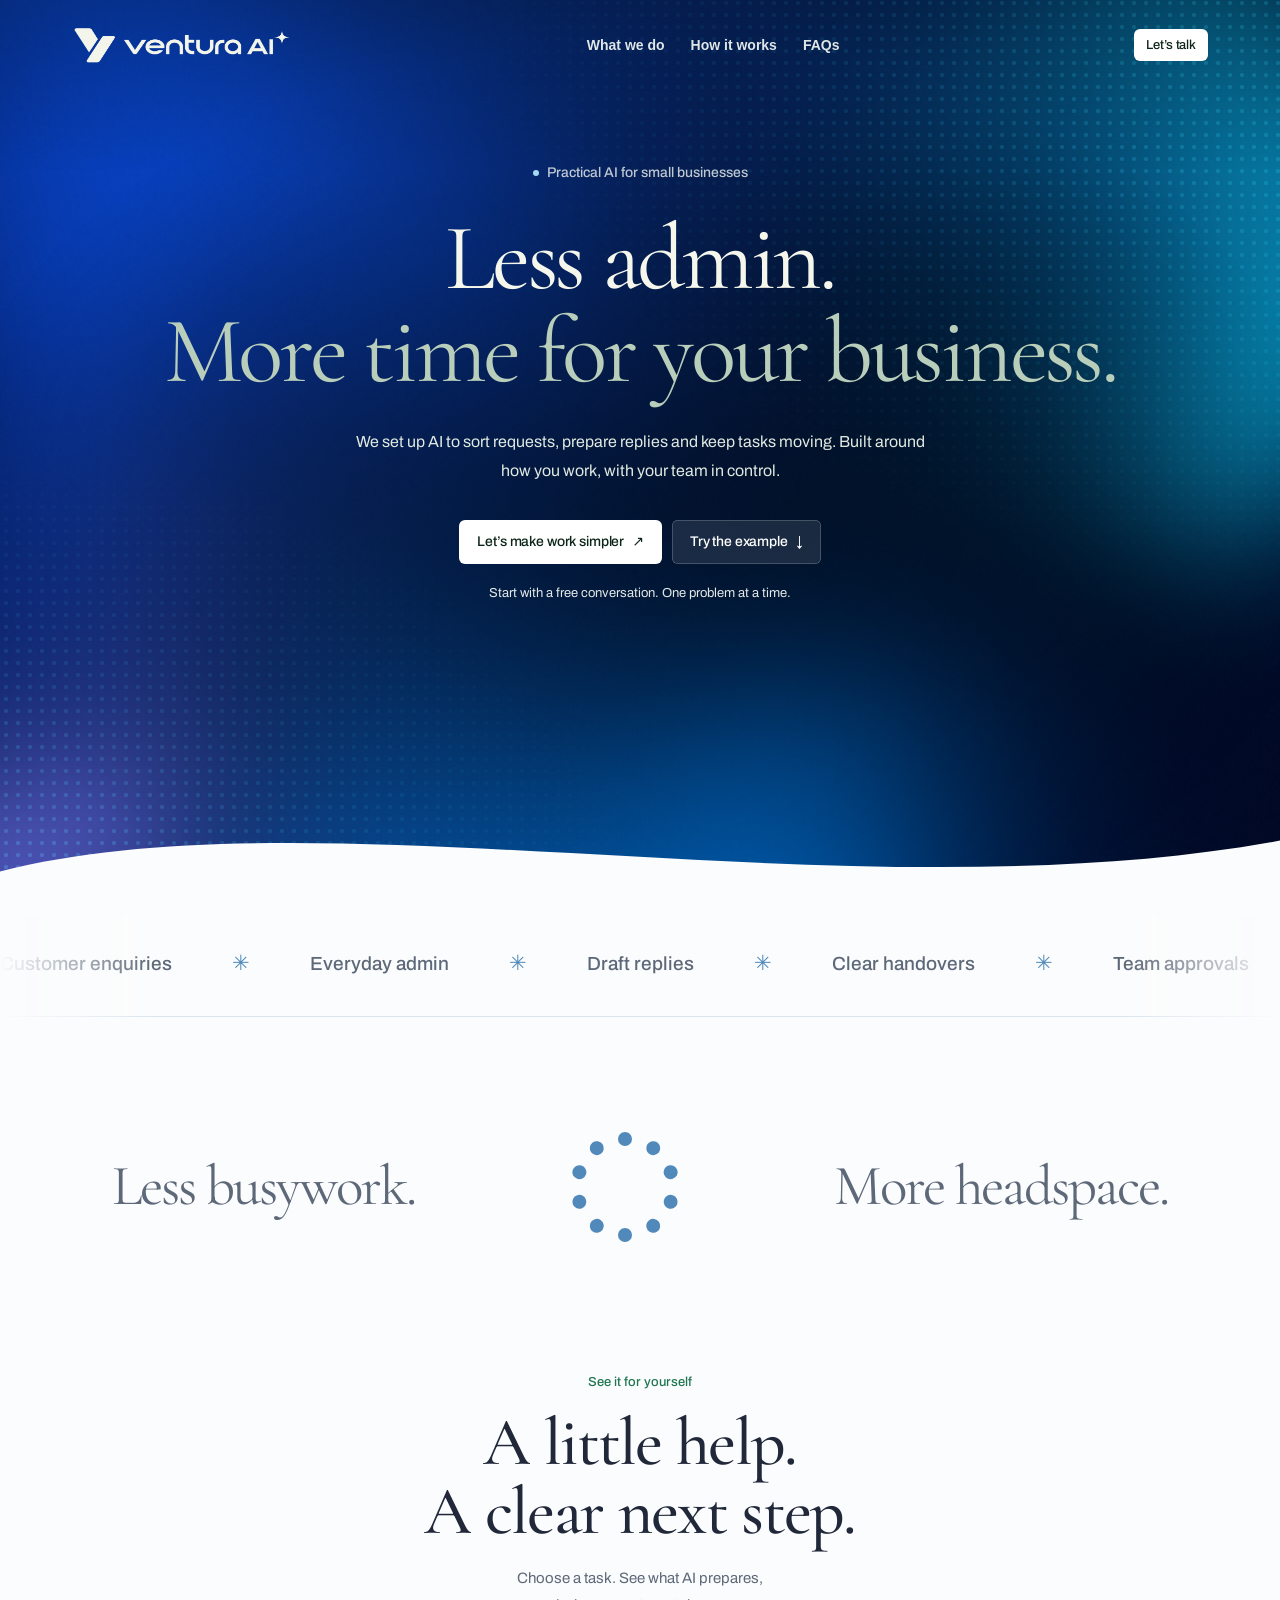
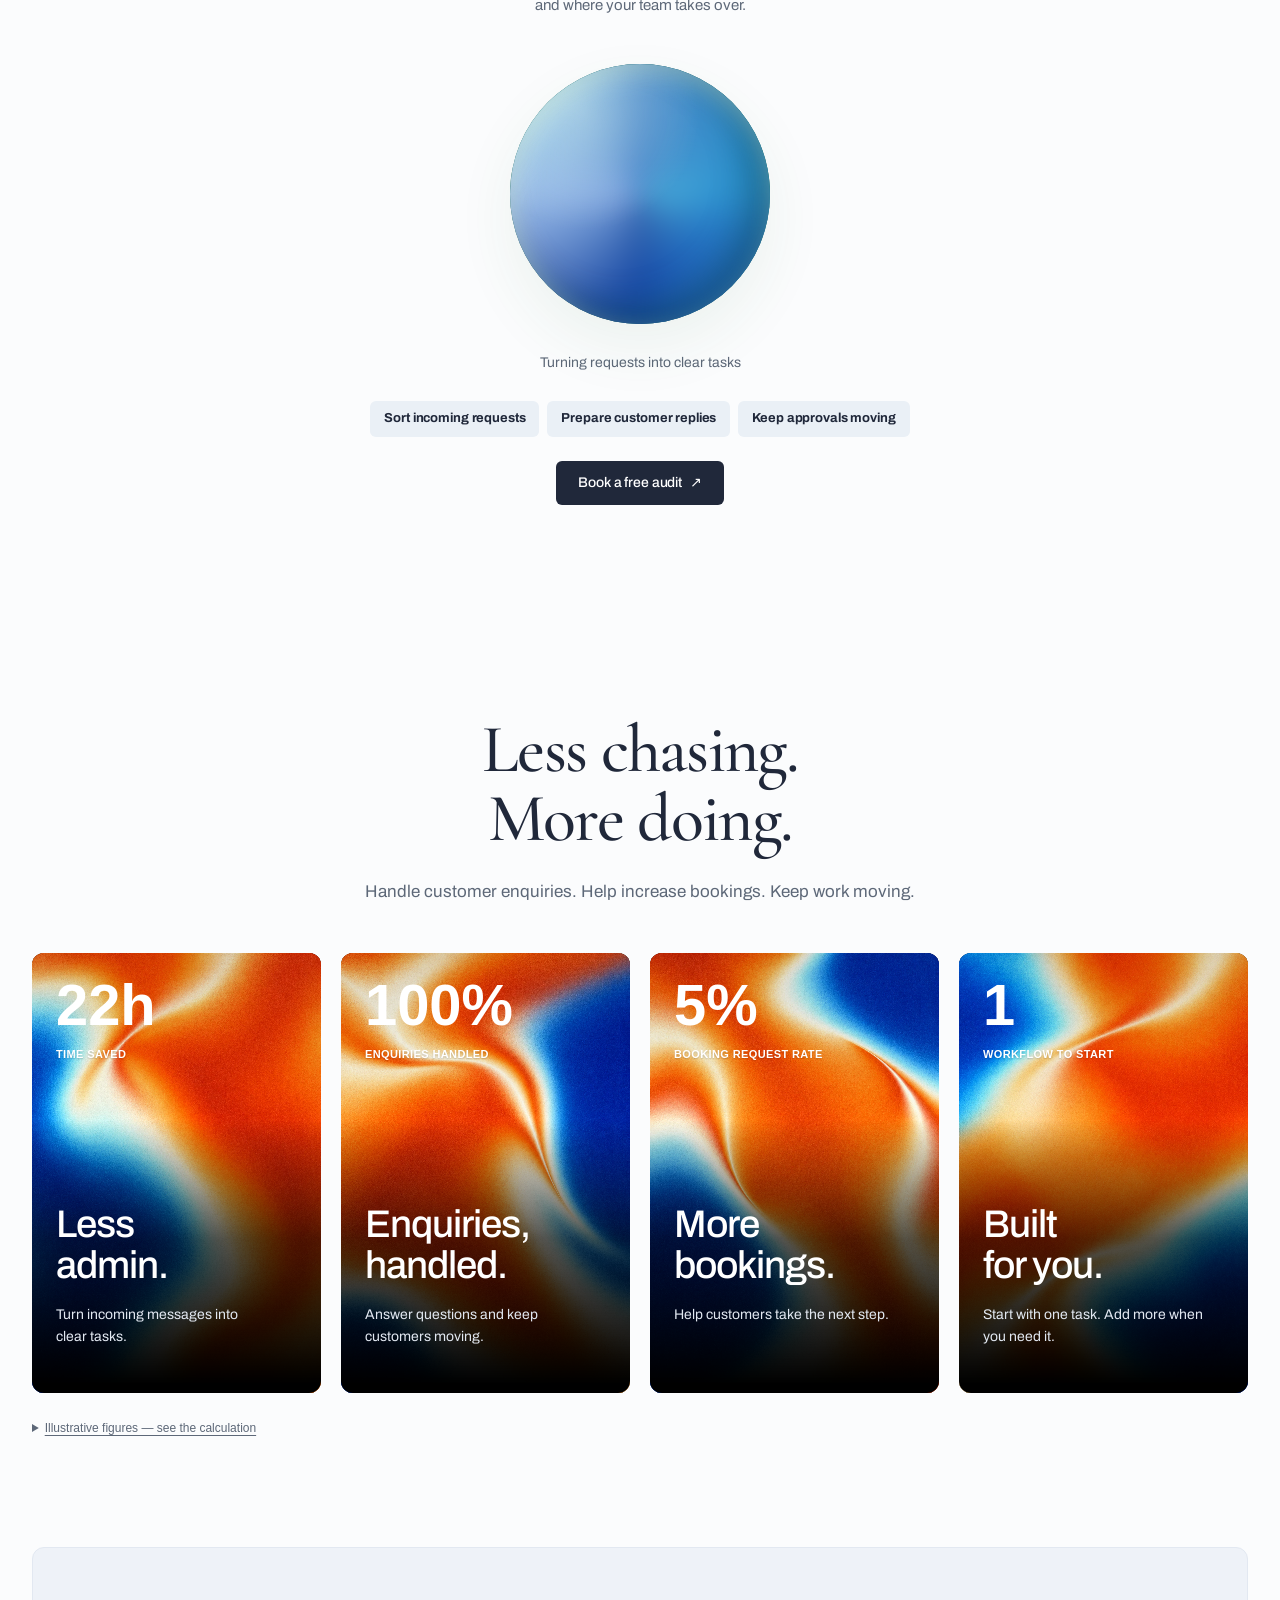
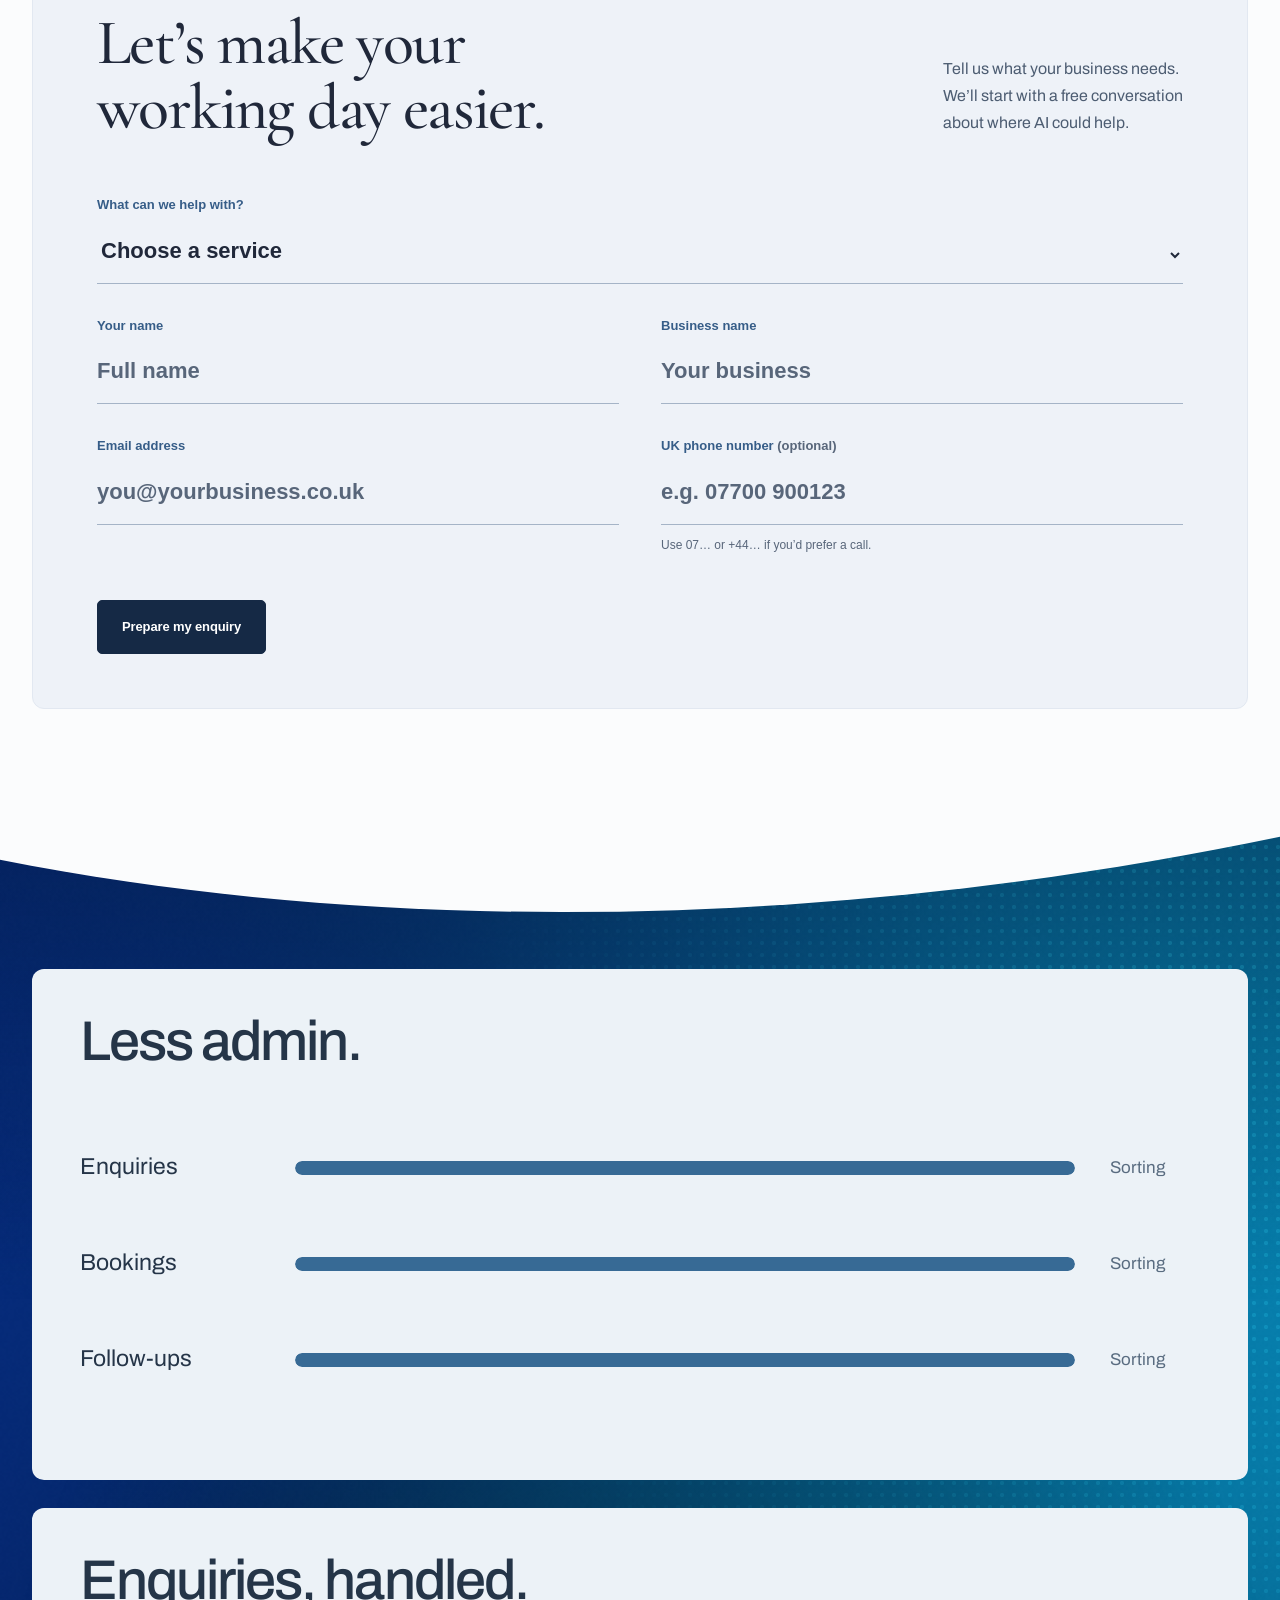
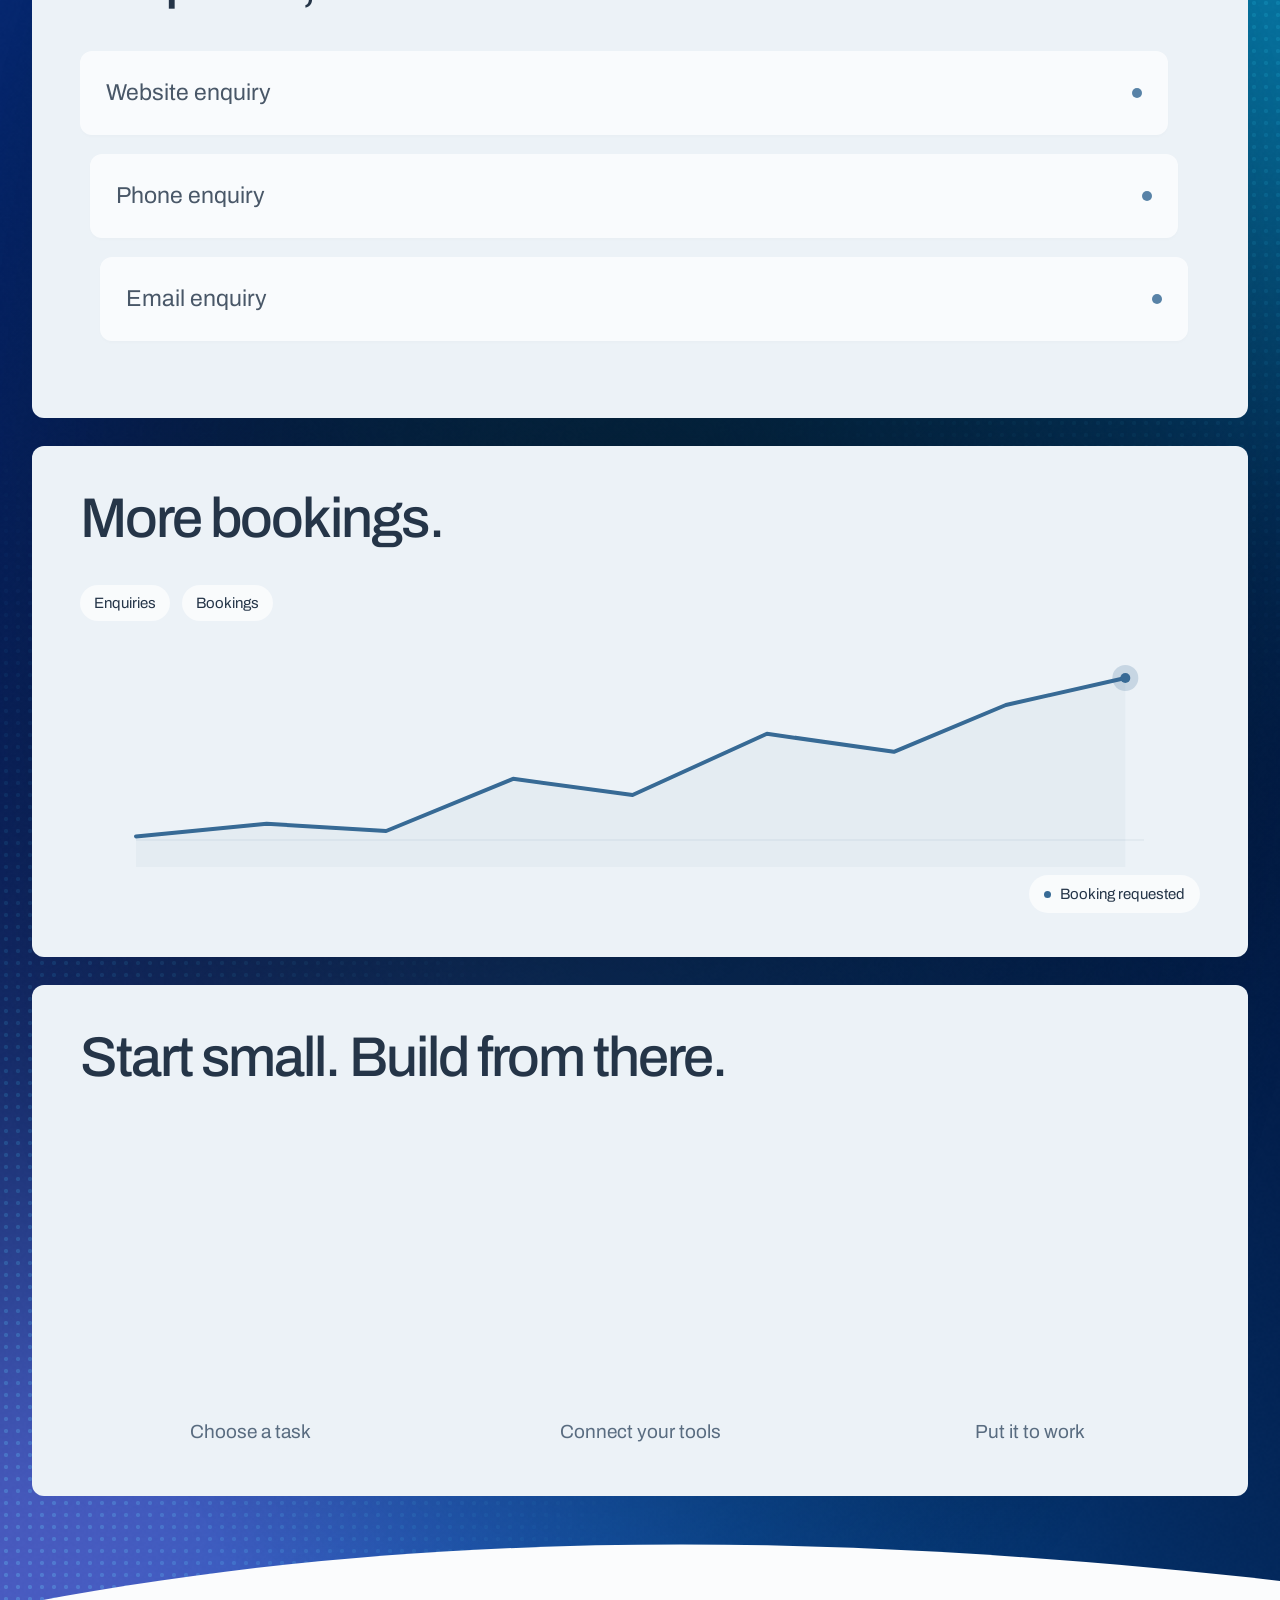
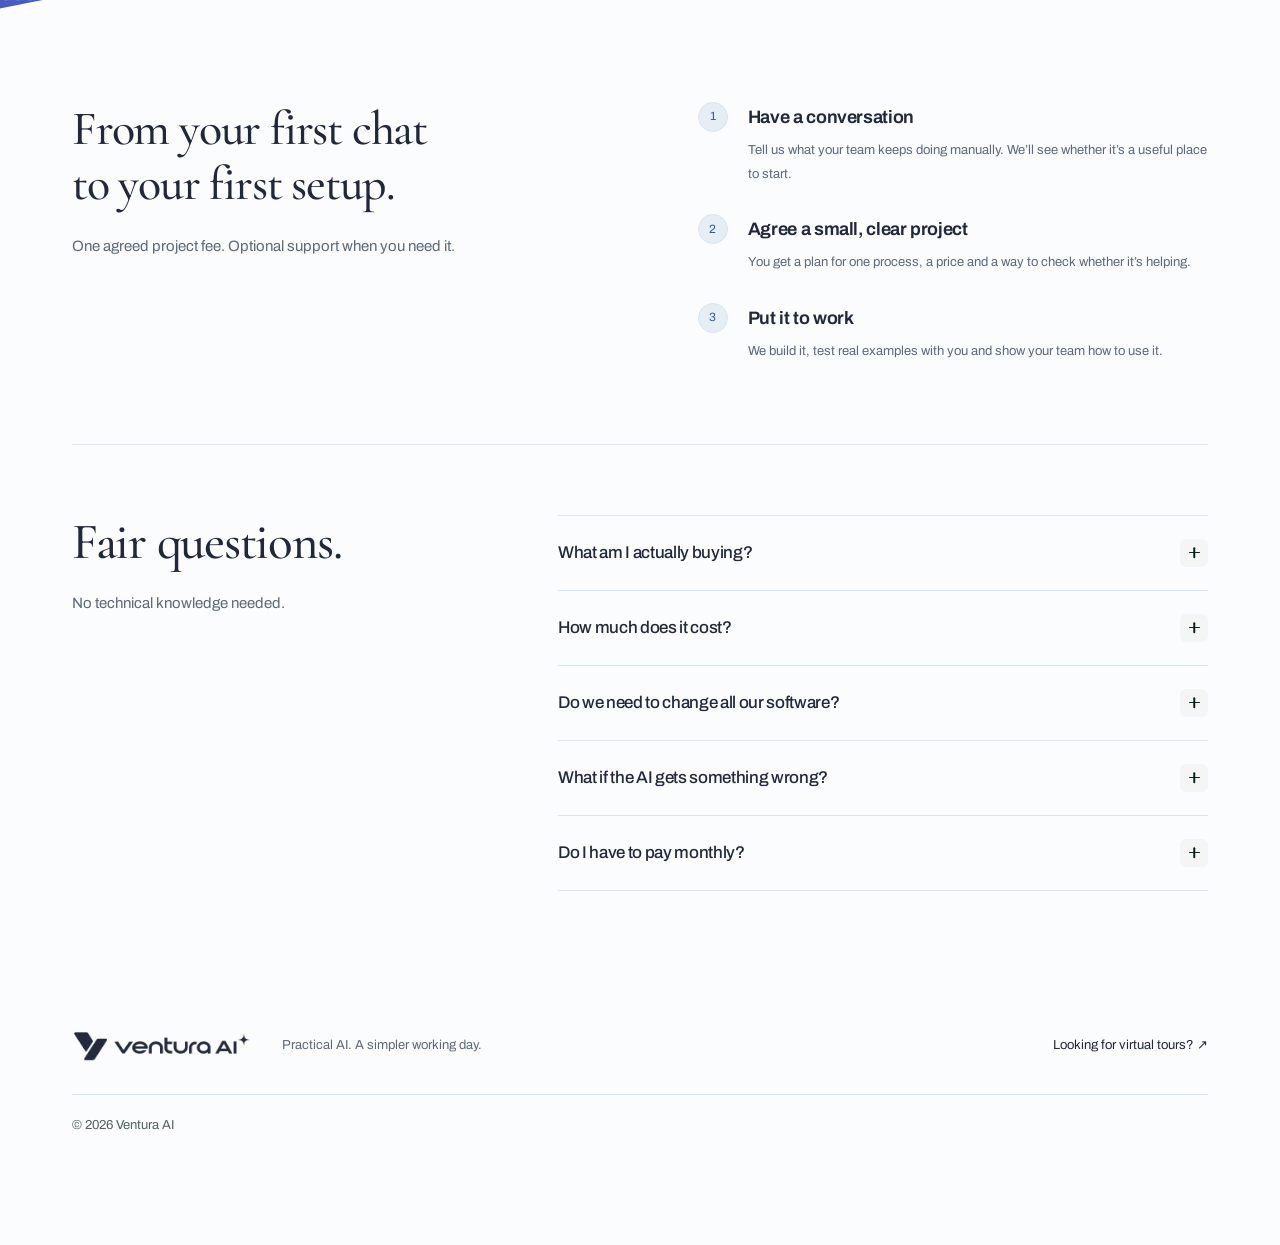
==== preview/index.html @ d9b46ced "Sync figure and hover refinements with live website" ====
<!doctype html>
<html lang="en-GB">
<head><meta name="robots" content="noindex,nofollow">
  <meta charset="utf-8"><meta name="viewport" content="width=device-width, initial-scale=1">
  <title>Ventura AI | Less admin. More time for your business.</title>
  <meta name="description" content="We set up practical AI systems to help small businesses handle repetitive admin. Start with one process, with clear pricing and support agreed before we build.">
  <meta name="theme-color" content="#010724">
  <link rel="icon" href="ventura-ai/assets/ventura-ai-icon.svg?v=2" type="image/svg+xml">
  <link rel="preconnect" href="https://fonts.googleapis.com"><link rel="preconnect" href="https://fonts.gstatic.com" crossorigin>
  <link href="https://fonts.googleapis.com/css2?family=Archivo:wght@400;450;500;600;650;700;750;800&family=Cormorant+Garamond:wght@400;500;600&display=swap" rel="stylesheet">
  <link rel="stylesheet" href="ventura-ai/css/style.css"><link rel="stylesheet" href="ventura-ai/css/refinements.css"><link rel="stylesheet" href="ventura-ai/css/studio.css"><link rel="stylesheet" href="ventura-ai/css/studio-motion.css"><link rel="stylesheet" href="ventura-ai/css/immersive.css"><script src="ventura-ai/js/main.js?v=20260926-disclosure" defer></script>
<link rel="stylesheet" href="ventura-ai/css/refined-controls.css"><link rel="stylesheet" href="ventura-ai/css/controls.css"><link rel="stylesheet" href="ventura-ai/css/hero-gradient.css?v=20260926-readable"><script src="ventura-ai/js/hero-gradient.js?v=sweep-texture-1" defer></script><link rel="stylesheet" href="ventura-ai/css/orb-pointer.css?v=20260926"><script src="ventura-ai/js/orb-pointer.js?v=20260926" defer></script><link rel="stylesheet" href="ventura-ai/css/example-disclosure.css?v=20260926-audit"><link rel="stylesheet" href="ventura-ai/css/benefit-cards.css?v=20260926"><script src="ventura-ai/js/benefit-cards.js?v=20260926" defer></script><link rel="stylesheet" href="ventura-ai/css/card-patterns.css"><link rel="stylesheet" href="approved-cards.css"><link rel="stylesheet" href="polish.css?v=bold-nav-1"><link rel="stylesheet" href="contact.css?v=bold-form-1"><link rel="stylesheet" href="workflow-sweep.css?v=clean-lower-1"><script src="workflow-sweep.js" defer></script><link rel="stylesheet" href="card-figures.css?v=hover-1"><script src="card-figures.js?v=mobile-1" defer></script><link rel="stylesheet" href="responsive.css?v=hover-1"></head>
<body data-design="sweep" data-surface="immersive" data-finish="dots" data-gradient="blue" data-theme="blue">
<a class="skip" href="#main">Skip to content</a>
<header class="header wrap">
  <a class="brand ai-brand" href="#top" aria-label="Ventura AI home"><svg viewBox="165 235 1740 290" aria-hidden="true"><defs><mask id="wordmark-0" maskUnits="userSpaceOnUse" x="0" y="0" width="2056" height="765" style="mask-type:luminance"><image href="ventura-ai/assets/ventura-ai-logo.png" width="2056" height="765"/></mask></defs><rect width="2056" height="765" fill="currentColor" mask="url(#wordmark-0)"/></svg></a>
  <nav aria-label="Main navigation"><a href="#examples">What we do</a><a href="#how-it-works">How it works</a><a href="#questions">FAQs</a></nav>
  <a class="button small" href="#contact">Let’s talk <span aria-hidden="true">↗</span></a>
</header>
<div class="mobile-jumps"><a href="#examples">Examples</a><a href="#how-it-works">How it works</a><a href="#questions">FAQs</a></div>
<main id="main">
  <section class="hero" id="top">
    <div class="hero-wash" aria-hidden="true"><div class="emerald-field"><i></i><i></i><i></i></div><svg class="sweep-edge" viewBox="0 0 1440 140" preserveAspectRatio="none"><path d="M0 75 C360 -45 960 145 1440 30 V140 H0 Z"/></svg></div>
    <div class="wrap hero-copy">
      <p class="eyebrow"><span class="dot"></span> Practical AI for small businesses</p>
      <h1>Less admin.<br><span>More time for your business.</span></h1>
      <p class="intro">We set up AI to sort requests, prepare replies and keep tasks moving. Built around how you work, with your team in control.</p>
      <div class="actions"><a class="button" href="#contact">Let’s make work simpler <span aria-hidden="true">↗</span></a><a class="button secondary" href="#examples">Try the example <span aria-hidden="true">↓</span></a></div>
      <p class="micro">Start with a free conversation. One problem at a time.</p>
    </div>
  </section>
<div class="task-marquee" aria-label="Customer enquiries, everyday admin, draft replies, clear handovers and team approvals"><div class="marquee-track" aria-hidden="true"><div><span>Customer enquiries<b aria-hidden="true">✳</b></span><span>Everyday admin<b aria-hidden="true">✳</b></span><span>Draft replies<b aria-hidden="true">✳</b></span><span>Clear handovers<b aria-hidden="true">✳</b></span><span>Team approvals<b aria-hidden="true">✳</b></span></div><div><span>Customer enquiries<b aria-hidden="true">✳</b></span><span>Everyday admin<b aria-hidden="true">✳</b></span><span>Draft replies<b aria-hidden="true">✳</b></span><span>Clear handovers<b aria-hidden="true">✳</b></span><span>Team approvals<b aria-hidden="true">✳</b></span></div></div></div>
<section class="motion-bridge processing-bridge wrap" id="breathing-room" aria-label="Less busywork. More headspace."><span class="bridge-left" aria-hidden="true">Less busywork.</span><div class="processing-ring" aria-hidden="true"><i style="--dot:0"></i><i style="--dot:1"></i><i style="--dot:2"></i><i style="--dot:3"></i><i style="--dot:4"></i><i style="--dot:5"></i><i style="--dot:6"></i><i style="--dot:7"></i><i style="--dot:8"></i><i style="--dot:9"></i></div><span class="bridge-right" aria-hidden="true">More headspace.</span></section>
<section class="orb-demo" id="examples"><div class="wrap"><div class="demo-intro"><p>See it for yourself</p><h2>A little help.<br>A clear next step.</h2><p>Choose a task. See what AI prepares,<br>and where your team takes over.</p></div><div class="orb-stage"><div class="liquid-orb" aria-hidden="true"><div class="orb-mist"></div><div class="orb-lustre"></div></div><span class="orb-status" id="orb-status">Turning requests into clear tasks</span></div><div class="case-tabs" role="tablist" aria-label="Example tasks" aria-orientation="horizontal">
            <button role="tab" id="tab-admin" aria-selected="false" aria-controls="example-panel" data-case="admin"><span>Sort incoming requests</span></button>
            <button role="tab" id="tab-enquiries" aria-selected="false" aria-controls="example-panel" tabindex="-1" data-case="enquiries"><span>Prepare customer replies</span></button>
            <button role="tab" id="tab-approvals" aria-selected="false" aria-controls="example-panel" tabindex="-1" data-case="approvals"><span>Keep approvals moving</span></button>
          </div><div class="example-audit"><a class="button" href="#contact">Book a free audit <span aria-hidden="true">↗</span></a></div></div>    <div class="demo-wrap wrap" id="example-detail" hidden>
      
      <div class="demo">

        <div class="demo-main" id="example-panel" role="tabpanel" aria-labelledby="tab-admin" tabindex="0">
          <div class="demo-top"><strong id="demo-title">From inbox to a clear next step</strong><span class="example-label">Sample data</span></div>
          <div class="demo-body">
            <div class="request"><span class="avatar" aria-hidden="true"><svg viewBox="0 0 24 24" fill="none" stroke="currentColor" stroke-width="1.3" aria-hidden="true"><path d="M3 5h18v14H3zM3 6l9 7 9-7"/></svg></span><div><span class="message-label" id="request-label">Incoming request</span><p id="request-text">“Could you update our opening hours on the website? We’ll close at 4pm this Friday.”</p></div></div>
            <div class="system-result"><div class="result-title"><span class="ventura-icon" aria-hidden="true"><svg viewBox="0 0 100 100"><path d="M18 20H38L53 43 38 65ZM62 35H82L51 80H30Z" fill="currentColor"/></svg></span><strong id="result-heading">The details, organised for you</strong><span class="status" id="result-status">Ready to check</span></div>
              <dl class="detail-grid"><div><dt id="field-label-0">Task</dt><dd id="field-value-0">Update website opening hours</dd></div><div><dt id="field-label-1">Change</dt><dd id="field-value-1">Close at 4pm this Friday</dd></div><div><dt id="field-label-2">Needs checking</dt><dd id="field-value-2">Which date does “this Friday” mean?</dd></div></dl>
              <div class="check-note" id="check-note">You confirm the date before anything is changed.</div>
            </div>
            <div class="demo-bottom"><p id="demo-outcome" aria-live="polite">No digging through the email. The task and the missing detail are in one place.</p><button class="demo-button" id="demo-next" type="button">See the next step <span aria-hidden="true">→</span></button></div>
          </div>
          <ol class="progress" aria-label="Example stages"><li class="done">Request arrives</li><li class="active" aria-current="step">AI prepares</li><li>Your team checks</li><li>Task is ready</li></ol>
        </div>
      </div>
      <p class="demo-disclaimer">An illustration of a possible setup. This example does not connect to your tools or send anything.</p>
    </div>
</section>


<section class="art-section benefits-section" id="everyday"><div class="heading"><h2 id="benefits-title">Less chasing.<br>More doing.</h2><p>Handle customer enquiries. Help increase bookings. Keep work moving.</p></div><div class="art-grid"><article class="art-card"><iframe class="card-art" src="../studies/?capture=1&v=hover-1&study=01" title="Animated approved abstract art 1" tabindex="-1"></iframe><div class="card-shade" aria-hidden="true"></div><div class="card-copy"><h2>Less<br>admin.</h2><p>Turn incoming messages into clear tasks.</p></div></article><article class="art-card"><iframe class="card-art" src="../studies/?capture=1&v=hover-1&study=02" title="Animated approved abstract art 2" tabindex="-1"></iframe><div class="card-shade" aria-hidden="true"></div><div class="card-copy"><h2>Enquiries,<br>handled.</h2><p>Answer questions and keep customers moving.</p></div></article><article class="art-card"><iframe class="card-art" src="../studies/?capture=1&v=hover-1&study=03" title="Animated approved abstract art 3" tabindex="-1"></iframe><div class="card-shade" aria-hidden="true"></div><div class="card-copy"><h2>More<br>bookings.</h2><p>Help customers take the next step.</p></div></article><article class="art-card"><iframe class="card-art" src="../studies/?capture=1&v=hover-1&study=04" title="Animated fourth abstract art variation" tabindex="-1"></iframe><div class="card-shade" aria-hidden="true"></div><div class="card-copy"><h2>Built<br>for you.</h2><p>Start with one task. Add more when you need it.</p></div></article></div><details class="figure-assumptions"><summary>Illustrative figures — see the calculation</summary><p>This example assumes 20 enquiries a day across 22 working days: 440 enquiries a month. Saving 3 minutes on each would save 1,320 minutes, or 22 hours. The 100% figure assumes all 440 enquiries enter the workflow; it is not a measured accuracy or resolution rate. A 5% booking-request rate would give 22 requests a month; this is a scenario assumption, not a claimed uplift. These are scenario estimates, not measured client results or guaranteed improvements. Actual results depend on your workload and setup. We start with one agreed workflow.</p></details></section>

<section class="callback-section" id="contact" aria-labelledby="callback-title">
  <div class="callback-panel">
    <div class="callback-heading">
      <h2 id="callback-title">Let’s make your<br>working day easier.</h2>
      <p>Tell us what your business needs. <br>We’ll start with a free conversation <br>about where AI could help.</p>
    </div>
    <form id="enquiry-form" class="callback-form">
      <div class="contact-field"><label for="task">What can we help with?</label><select id="task" name="task" required><option value="" disabled selected>Choose a service</option><option>AI receptionist &amp; customer enquiries</option><option>Lead generation &amp; more bookings</option><option>Less admin &amp; automated workflows</option><option>Website creation</option><option>Google Maps optimisation</option><option>I’d like a free AI audit</option></select></div>
      <div class="contact-row"><div class="contact-field"><label for="contact-name">Your name</label><input id="contact-name" name="contactName" autocomplete="name" placeholder="Full name" maxlength="100" required></div><div class="contact-field"><label for="business">Business name</label><input id="business" name="business" autocomplete="organization" placeholder="Your business" maxlength="160" required></div></div>
      <div class="contact-row"><div class="contact-field"><label for="contact-email">Email address</label><input id="contact-email" type="email" name="email" autocomplete="email" placeholder="you@yourbusiness.co.uk" maxlength="200" required></div><div class="contact-field"><label for="contact-phone">UK phone number <span>(optional)</span></label><input id="contact-phone" type="tel" name="phone" autocomplete="tel" placeholder="e.g. 07700 900123" maxlength="24" aria-describedby="phone-hint"><span id="phone-hint" class="field-hint">Use 07… or +44… if you’d prefer a call.</span></div></div>
      <div class="contact-actions"><button class="button" type="submit">Prepare my enquiry</button></div>
      <div id="email-fallback" hidden><p>Your draft is ready. Send it to <a href="mailto:hello@venturasolutions.co.uk">hello@venturasolutions.co.uk</a>.</p><button type="button" class="copy-button" id="copy-enquiry">Copy enquiry</button><p id="copy-status" role="status"></p></div>
    </form>
  </div>
</section>

<section class="workflow-sweep" id="workflows" aria-label="How Ventura helps your business">
<div class="hero-wash workflow-background" aria-hidden="true"></div>
<svg class="workflow-edge workflow-edge-top" viewBox="0 0 1440 100" preserveAspectRatio="none" aria-hidden="true"><path d="M0 0H1440V18C970 94 460 108 0 38Z"/></svg>
<div class="examples-section wrap"><div class="example-rows"><article class="example-row" id="example-1"><div class="example-copy"><h3>Less admin.</h3></div><div class="diagram" aria-hidden="true"><div class="flow-art flow-admin"><div class="sorting-panel"><div class="sorting-row" style="--delay:0.0s"><span class="sorting-label">Enquiries</span><div class="sorting-track"><span class="sorting-fill"></span></div><div class="sorting-status"><span class="sorting-wait">Sorting</span><span class="sorting-ready">Ready</span></div></div><div class="sorting-row" style="--delay:0.45s"><span class="sorting-label">Bookings</span><div class="sorting-track"><span class="sorting-fill"></span></div><div class="sorting-status"><span class="sorting-wait">Sorting</span><span class="sorting-ready">Ready</span></div></div><div class="sorting-row" style="--delay:0.9s"><span class="sorting-label">Follow-ups</span><div class="sorting-track"><span class="sorting-fill"></span></div><div class="sorting-status"><span class="sorting-wait">Sorting</span><span class="sorting-ready">Ready</span></div></div></div></div></div></article><article class="example-row" id="example-2"><div class="example-copy"><h3>Enquiries, handled.</h3></div><div class="diagram" aria-hidden="true"><div class="flow-art flow-enquiry"><div class="enquiry-stack"><div class="enquiry-row" style="--offset:0px;--phase:0s"><span class="enquiry-outline"></span><span class="enquiry-channel">Website enquiry</span><span class="enquiry-step">Reply prepared</span><span class="enquiry-dot"></span></div><div class="enquiry-row" style="--offset:10px;--phase:-4.4s"><span class="enquiry-outline"></span><span class="enquiry-channel">Phone enquiry</span><span class="enquiry-step">Details captured</span><span class="enquiry-dot"></span></div><div class="enquiry-row" style="--offset:20px;--phase:-2.2s"><span class="enquiry-outline"></span><span class="enquiry-channel">Email enquiry</span><span class="enquiry-step">Follow-up ready</span><span class="enquiry-dot"></span></div></div></div></div></article><article class="example-row" id="example-3"><div class="example-copy"><h3>More bookings.</h3></div><div class="diagram" aria-hidden="true"><div class="flow-art flow-booking"><div class="flow-tags"><span class="flow-tag">Enquiries</span><span class="flow-tag">Bookings</span></div><svg class="booking-graph" viewBox="0 0 300 150" aria-hidden="true"><path class="graph-guide" d="M15 125H285"/><path class="graph-fill" d="M15 123L50 116L82 120L116 91L148 100L184 66L218 76L248 50L280 35V140H15Z"/><path class="graph-line" pathLength="1" d="M15 123L50 116L82 120L116 91L148 100L184 66L218 76L248 50L280 35"/><circle class="graph-halo" cx="280" cy="35" r="13"/><circle class="graph-dot" cx="280" cy="35" r="5"/></svg><span class="flow-status"><b></b>Booking requested</span></div></div></article><article class="example-row" id="example-4"><div class="example-copy"><h3>Start small. Build from there.</h3></div><div class="diagram" aria-hidden="true"><div class="flow-art flow-growth"><div class="setup-chart"><div class="setup-stage" style="--height:40px;--delay:0.0s"><div class="setup-column"><span class="setup-number">01</span><span class="setup-fill"></span></div><span class="setup-label">Choose a task</span></div><div class="setup-stage" style="--height:78px;--delay:0.65s"><div class="setup-column"><span class="setup-number">02</span><span class="setup-fill"></span></div><span class="setup-label">Connect your tools</span></div><div class="setup-stage" style="--height:122px;--delay:1.3s"><div class="setup-column"><span class="setup-number">03</span><span class="setup-fill"></span></div><span class="setup-label">Put it to work</span></div></div></div></div></article></div></div>
<svg class="workflow-edge workflow-edge-bottom" viewBox="0 0 1440 100" preserveAspectRatio="none" aria-hidden="true"><path d="M0 70C500 -8 995 8 1440 46V100H0Z"/></svg>
</section>
  <section class="process wrap section" id="how-it-works"><div class="section-heading"><span id="offer" aria-hidden="true"></span><h2>From your first chat<br>to your first setup.</h2><p>One agreed project fee. Optional support when you need it.</p></div><ol class="process-list"><li><span class="step-number">1</span><div><h3>Have a conversation</h3><p>Tell us what your team keeps doing manually. We’ll see whether it’s a useful place to start.</p></div></li><li><span class="step-number">2</span><div><h3>Agree a small, clear project</h3><p>You get a plan for one process, a price and a way to check whether it’s helping.</p></div></li><li><span class="step-number">3</span><div><h3>Put it to work</h3><p>We build it, test real examples with you and show your team how to use it.</p></div></li></ol></section>
  <section class="faq-section wrap section" id="questions"><div class="section-heading"><h2>Fair questions.</h2><p>No technical knowledge needed.</p></div><div class="faqs">
    <details><summary>What am I actually buying?<span aria-hidden="true">+</span></summary><p>A service to improve one agreed business process. That includes understanding the task, setting up the right tools, testing and showing your team how to use them. Any software subscriptions are explained separately.</p></details>
    <details><summary>How much does it cost?<span aria-hidden="true">+</span></summary><p>The first conversation is free. We then agree a price based on the process, the tools involved and the support you need. You see the scope and costs before committing to any paid work.</p></details>
    <details><summary>Do we need to change all our software?<span aria-hidden="true">+</span></summary><p>We start by looking at what you already use. Where suitable connections are available, we work with those tools. If you need something new, we explain why and what it costs first.</p></details>
    <details><summary>What if the AI gets something wrong?<span aria-hidden="true">+</span></summary><p>We agree where a person needs to check the result and what happens when information is missing. We test normal and awkward examples before handover. AI can make mistakes, so the checks are part of the setup.</p></details>
    <details><summary>Do I have to pay monthly?<span aria-hidden="true">+</span></summary><p>No. You can start with a standalone setup and handover. Ongoing support is optional and has its own agreed scope. Any third-party software may have separate recurring charges.</p></details>
  </div></section>

</main><a class="floating-demo" href="#examples"><span>Try the<br><strong>working example</strong></span><div class="liquid-orb" aria-hidden="true"><div class="orb-mist"></div><div class="orb-lustre"></div></div></a>
<footer class="footer wrap"><a class="brand ai-brand" href="#top" aria-label="Ventura AI home"><svg viewBox="165 235 1740 290" aria-hidden="true"><defs><mask id="wordmark-1" maskUnits="userSpaceOnUse" x="0" y="0" width="2056" height="765" style="mask-type:luminance"><image href="ventura-ai/assets/ventura-ai-logo.png" width="2056" height="765"/></mask></defs><rect width="2056" height="765" fill="currentColor" mask="url(#wordmark-1)"/></svg></a><p>Practical AI. A simpler working day.</p><a href="https://tours.venturasolutions.co.uk/">Looking for virtual tours? <span aria-hidden="true">↗</span></a><span class="copyright">© 2026 Ventura AI</span></footer>

<aside hidden class="design-picker" aria-label="Design comparison">
  <div class="design-picker-top"><span id="design-description" aria-live="polite">Sweep: a curved green return around the offer</span><a href="#offer">See lower section <span aria-hidden="true">↓</span></a></div>
  <div class="design-picker-controls"><div class="design-options" role="group" aria-label="Choose a design"><button type="button" data-option="sweep" aria-pressed="true">Sweep</button><button type="button" data-option="cove" aria-pressed="false">Cove</button><button type="button" data-option="ribbon" aria-pressed="false">Ribbon</button></div><button type="button" id="replay-intro">Replay intro <span aria-hidden="true">↻</span></button></div>
</aside>
<script src="ventura-ai/js/refinements.js?v=20260926-disclosure"></script><script src="ventura-ai/js/immersive.js?v=20260926-cards"></script>
<script src="cards-pointer.js"></script></body></html>
---- preview/ventura-ai/css/style.css ----
:root{--ink:#16191d;--muted:#5e6570;--line:#e2e6ed;--paper:#fff;--mist:#f5f7fb;--blue:#dcecfb;--lilac:#e8e4ff;--accent:#4b46a4;--green:#2e6b51;--body:'Archivo',Arial,sans-serif;--brand:'Cormorant Garamond',Georgia,serif}*{box-sizing:border-box}html{scroll-behavior:smooth;scroll-padding-top:30px}body{margin:0;color:var(--ink);font:16px/1.6 var(--body);background:var(--paper);-webkit-font-smoothing:antialiased}a{color:inherit;text-decoration:none}button,input,textarea{font:inherit}button,a,input,textarea,summary{-webkit-tap-highlight-color:transparent}button,a,summary{touch-action:manipulation}button{cursor:pointer}button:disabled{cursor:default}a:focus-visible,button:focus-visible,summary:focus-visible,input:focus-visible,textarea:focus-visible,[tabindex]:focus-visible{outline:3px solid #7667df;outline-offset:5px}h1,h2,h3,p{margin:0}h1,h2,h3{line-height:1.07;font-weight:650;letter-spacing:-.045em}.wrap{width:min(1136px,calc(100% - 64px));margin-inline:auto}.skip{position:fixed;top:-100px;left:16px;padding:10px;background:white;z-index:100}.skip:focus{top:12px}.header{position:relative;z-index:2;display:flex;align-items:center;justify-content:space-between;height:100px;gap:24px}.brand{display:flex;align-items:center;gap:10px;flex-shrink:0}.brand>span{font:600 29px/.84 var(--brand);letter-spacing:-.045em}.brand small{display:block;font:500 9px/1 var(--body);text-transform:uppercase;letter-spacing:.22em;margin-top:8px;margin-left:2px}.header nav{display:flex;gap:30px;font-size:13px;color:var(--muted)}.header nav a{padding-block:10px}.header nav a:hover,.text-link:hover{color:var(--accent)}.button{display:inline-flex;align-items:center;justify-content:center;gap:20px;border:1px solid var(--ink);background:var(--ink);color:white;border-radius:100px;padding:15px 24px;font-size:14px;font-weight:600;min-height:50px;transition:transform .2s,background .2s}.button:hover{background:#303640;transform:translateY(-2px)}.button:active{transform:translateY(0)}.button.small{padding:10px 19px;min-height:44px;font-size:12px}.button.secondary{background:#ffffffa8;border-color:#dfe3eb;color:var(--ink)}.button.secondary:hover{background:#fff}.hero{position:relative;padding:52px 0 26px}.hero-wash{position:absolute;top:-100px;left:0;right:0;height:800px;z-index:-1;background:radial-gradient(ellipse at 14% 15%,#ddecfa 0,transparent 48%),radial-gradient(ellipse at 86% 10%,#e9e2fc 0,transparent 47%),linear-gradient(#f8f9ff,#fff);overflow:hidden}.hero-wash:after{content:'';position:absolute;inset:0;background-image:linear-gradient(#b5b9d91a 1px,transparent 1px),linear-gradient(90deg,#b5b9d91a 1px,transparent 1px);background-size:68px 68px;mask-image:linear-gradient(black,transparent)}.hero-copy{text-align:center}.eyebrow{font-size:12px;letter-spacing:.035em;font-weight:500;color:var(--muted);display:flex;align-items:center;gap:8px;margin-bottom:24px}.hero .eyebrow{justify-content:center}.dot{display:inline-block;width:6px;height:6px;background:var(--green);border-radius:50%;flex-shrink:0}.hero h1{font-size:clamp(46px,5.7vw,76px);font-weight:750;line-height:1.045;max-width:1000px;margin-inline:auto;letter-spacing:-.06em}.hero h1>span{color:#757b88}.intro{max-width:555px;margin:26px auto 0;font-size:17px;line-height:1.65;color:var(--muted)}.actions{display:flex;justify-content:center;gap:12px;margin-top:30px}.micro{font-size:12px;color:var(--muted);margin-top:16px}.demo-wrap{margin-top:56px;scroll-margin-top:25px}.demo-label{display:flex;justify-content:space-between;align-items:center;font-size:12px;font-weight:500;margin:0 6px 12px;color:var(--muted)}.example-label{font-size:10px;font-weight:450;letter-spacing:.025em;color:var(--muted)}.demo{display:grid;grid-template-columns:264px 1fr;background:#fff;border:1px solid #dbe0e9;border-radius:18px;box-shadow:0 18px 65px #3338580d,0 4px 8px #33385803;overflow:hidden;text-align:left}.demo-sidebar{background:#f4f5f9;padding:27px 18px;display:flex;flex-direction:column;border-right:1px solid var(--line)}.workspace-title{display:flex;align-items:center;gap:10px;font-size:13px;font-weight:600;margin-bottom:30px}.workspace-icon,.ventura-icon{display:grid;place-items:center;border-radius:7px;width:25px;height:25px;background:var(--ink);color:white;font:600 18px var(--brand)}.sidebar-caption{font-size:10px;color:var(--muted);margin:0 10px 9px}.case-tabs{display:flex;flex-direction:column;gap:7px}.case-tabs button{display:flex;align-items:flex-start;gap:12px;text-align:left;border:1px solid transparent;border-radius:8px;padding:12px 10px;background:transparent;color:var(--muted);font-size:12px;line-height:1.45}.case-tabs button>span:first-child{font-size:17px;line-height:1.2;width:15px}.case-tabs button small{display:block;font-size:10px;font-weight:400;margin-top:4px;color:var(--muted)}.case-tabs button[aria-selected=true]{background:white;color:var(--ink);border-color:var(--line);font-weight:600;box-shadow:0 3px 8px #1c234205}.case-tabs button:hover{background:#fff}.sidebar-note{font-size:10px;display:flex;align-items:center;gap:7px;margin-top:auto;padding:30px 6px 0}.demo-top{display:flex;justify-content:space-between;align-items:center;gap:12px;padding:18px 26px;border-bottom:1px solid var(--line);font-size:12px}.demo-body{padding:25px 26px 22px}.request{display:flex;gap:13px;max-width:580px;font-size:13px;line-height:1.65}.avatar{flex-shrink:0;width:29px;height:29px;border-radius:50%;background:#eaf0f7;color:#5b6679;display:grid;place-items:center}.message-label{font-size:10px;color:var(--muted);display:block;margin-bottom:5px}.system-result{margin:22px 0 16px 42px;border:1px solid var(--line);border-radius:10px;overflow:hidden}.result-title{display:flex;align-items:center;gap:9px;padding:14px;font-size:11px;background:#fcfcfe}.ventura-icon{width:20px;height:20px;font-size:15px}.status{margin-left:auto;font-size:9px;white-space:nowrap;color:#62562d;background:#faf3dc;border:1px solid #ebe0bf;border-radius:20px;padding:3px 7px}.status.complete{background:#edf6f0;border-color:#d1e5d8;color:var(--green)}.detail-grid{margin:0;padding:0 14px}.detail-grid>div{display:grid;grid-template-columns:108px 1fr;gap:12px;padding:10px 0;border-top:1px solid #edf0f5;font-size:11px;line-height:1.45}.detail-grid dt{color:var(--muted)}.detail-grid dd{margin:0}.check-note{padding:10px 14px;font-size:10px;color:#57518a;background:#f4f2fc}.demo-bottom{display:flex;align-items:center;gap:20px;justify-content:space-between;margin-left:42px}.demo-bottom p{font-size:11px;line-height:1.6;color:var(--muted);max-width:300px}.demo-button{font-size:11px;white-space:nowrap;padding:10px 12px;border:1px solid #dce1ea;border-radius:7px;background:white;color:var(--ink)}.demo-button:hover{background:var(--mist)}.demo-button span{margin-left:7px}.progress{display:flex;list-style:none;margin:0;padding:15px 26px;border-top:1px solid var(--line);gap:26px;font-size:10px;color:#727885;background:#fafbfe}.progress li{display:flex;align-items:center;gap:7px}.progress li:before{content:'';width:5px;height:5px;border:1px solid #99a1b0;border-radius:50%}.progress .done:before{background:var(--green);border-color:var(--green)}.progress .active{color:var(--accent);font-weight:600}.progress .active:before{background:var(--accent);border-color:var(--accent);box-shadow:0 0 0 3px #e9e5ff}.demo-disclaimer{text-align:center;color:var(--muted);font-size:10px;line-height:1.6;margin-top:14px}.section{padding-block:100px}.section-heading h2{font-size:clamp(32px,3.8vw,48px);font-weight:650}.section-heading>p:last-child:not(.eyebrow){max-width:510px;margin-top:22px;color:var(--muted);font-size:15px}.section-heading .eyebrow{margin-bottom:18px}.benefit-grid{display:grid;grid-template-columns:repeat(3,1fr);gap:60px;margin-top:55px}.line-icon{font-size:24px;width:44px;height:44px;display:grid;place-items:center;border:1px solid var(--line);border-radius:10px;margin-bottom:24px;color:#57548c}.benefit-grid h3{font-size:22px;letter-spacing:-.035em;margin-bottom:14px}.benefit-grid p{font-size:14px;color:var(--muted);line-height:1.8}.offer-section{background:var(--mist);border-block:1px solid #edf0f5}.centred{text-align:center}.centred .eyebrow{justify-content:center}.centred>p:last-child{margin-inline:auto}.offer-grid{display:grid;grid-template-columns:1fr 1fr;gap:20px;max-width:914px;margin:44px auto 0}.offer-card{padding:32px;border-radius:16px;border:1px solid #dbe0e8;background:white;display:flex;flex-direction:column}.primary-offer{border-color:#aca3db;box-shadow:0 5px 22px #67599c08}.pill{font-size:10px;color:#50439a;background:#eeebfc;padding:5px 9px;border-radius:6px;width:max-content;margin-bottom:24px;font-weight:600}.quiet-pill{background:#f1f3f6;color:var(--muted)}.offer-card h3{font-size:28px;letter-spacing:-.04em}.offer-summary{color:var(--muted);font-size:14px;margin-top:15px;max-width:315px}.checklist{list-style:none;padding:0;margin:28px 0 34px;font-size:13px;display:grid;gap:12px}.checklist li{display:flex;gap:10px;align-items:flex-start}.checklist li:before{content:'✓';color:var(--green)}.offer-footer{border-top:1px solid var(--line);padding-top:24px;margin-top:auto}.offer-footer>strong{font-size:15px;font-weight:600}.offer-footer p{font-size:12px;color:var(--muted);margin:8px 0 24px;max-width:330px}.offer-footer .button{font-size:12px;min-height:46px}.text-link{display:inline-flex;gap:14px;align-items:center;font-size:12px;font-weight:600;min-height:46px}.process{display:grid;grid-template-columns:1.05fr 1fr;gap:90px;border-bottom:1px solid var(--line)}.process .section-heading h2{font-size:40px}.process-list{list-style:none;margin:0;padding:0;display:grid;gap:28px}.process-list li{display:flex;gap:20px}.step-number{flex-shrink:0;display:grid;place-items:center;width:30px;height:30px;border:1px solid var(--line);border-radius:50%;font-size:12px}.process-list h3{font-size:18px;line-height:1.3;letter-spacing:-.02em;margin:4px 0 10px}.process-list p{font-size:13px;color:var(--muted);line-height:1.8}.faq-section{display:grid;grid-template-columns:1fr 1.6fr;gap:80px}.faqs details{border-bottom:1px solid var(--line)}.faqs details:first-child{border-top:1px solid var(--line)}.faqs summary{cursor:pointer;list-style:none;display:flex;justify-content:space-between;gap:20px;padding:23px 0;font-size:14px;font-weight:500}.faqs summary::-webkit-details-marker{display:none}.faqs summary>span{font-size:20px;font-weight:400;line-height:1}.faqs details[open] summary>span{transform:rotate(45deg)}.faqs details p{font-size:13px;color:var(--muted);padding:0 35px 24px 0;line-height:1.85}.contact-section{padding:75px 0;background:linear-gradient(120deg,#edf3fb,#f3effd);border-block:1px solid #e4e8f0}.contact-layout{display:grid;grid-template-columns:1.1fr 1fr;gap:105px;align-items:center}.contact-layout h2{font-size:clamp(36px,4vw,51px)}.contact-layout>div>p:not(.eyebrow){font-size:14px;color:var(--muted);max-width:385px;margin-top:23px}.contact-layout .contact-note{font-size:12px!important}.contact-layout form{background:white;border:1px solid var(--line);border-radius:14px;padding:28px}.contact-layout label{font-size:12px;display:block;margin-bottom:8px;font-weight:500}.contact-layout input,.contact-layout textarea{width:100%;padding:12px;border:1px solid #d5dbe4;border-radius:6px;color:var(--ink);background:#fcfdff;margin:0 0 19px;font-size:12px;line-height:1.6}.contact-layout textarea{resize:vertical;min-height:100px}.contact-layout ::placeholder{color:#727986;opacity:1}.contact-layout .button{width:100%;font-size:12px;min-height:46px}.form-note{font-size:10px;color:var(--muted);margin-top:11px;text-align:center}#email-fallback{border-top:1px solid var(--line);margin-top:18px;padding-top:16px;font-size:12px;overflow-wrap:anywhere}#email-fallback a{text-decoration:underline}.copy-button{border:1px solid var(--line);background:var(--mist);padding:8px 12px;border-radius:6px;margin-top:10px;font-size:12px}#copy-status{margin-top:7px;color:var(--green)}.footer{display:flex;align-items:center;gap:30px;padding-block:37px;flex-wrap:wrap}.footer .brand>span{font-size:26px}.footer p{font-size:11px;color:var(--muted)}.footer>a:not(.brand){font-size:11px;margin-left:auto}.copyright{font-size:10px;color:var(--muted);width:100%;border-top:1px solid var(--line);padding-top:20px}.demo [hidden],form [hidden]{display:none!important}
@media(min-width:1500px){.hero{padding-top:75px}.hero h1{font-size:82px}.hero-copy{padding-bottom:10px}}
@media(max-width:1000px){.demo{grid-template-columns:230px 1fr}.demo-sidebar{padding-inline:12px}.demo-main{min-width:0}.demo-body{padding:20px}.system-result{margin-left:0}.demo-bottom{margin-left:0;flex-wrap:wrap;gap:12px}.result-title{flex-wrap:wrap}.status{margin-left:0}.progress{gap:16px;padding-inline:20px;flex-wrap:wrap}.benefit-grid{gap:30px}.process,.faq-section{gap:45px}.contact-layout{gap:40px}.hero h1{font-size:61px}.process .section-heading h2{font-size:34px}}
@media(max-width:760px){.wrap{width:calc(100% - 40px)}.header{height:82px;gap:15px}.header nav{display:none}.header .brand>span{font-size:26px}.header .button{padding-inline:15px}.hero{padding-top:38px}.hero h1{font-size:clamp(42px,8.6vw,61px);letter-spacing:-.055em}.hero .eyebrow{font-size:10px;margin-bottom:20px}.intro{font-size:15px;max-width:460px;margin-top:23px}.actions{gap:9px;margin-top:25px;flex-wrap:wrap}.actions .button{font-size:12px;padding:13px 18px;min-height:47px}.micro{font-size:10px}.demo-wrap{margin-top:39px}.demo-label{font-size:10px;margin-inline:2px}.demo{grid-template-columns:1fr;border-radius:12px}.demo-sidebar{padding:16px 13px 12px;border-right:0;border-bottom:1px solid var(--line)}.workspace-title{margin:0 0 15px;font-size:11px}.workspace-icon{width:22px;height:22px;font-size:16px}.sidebar-caption,.sidebar-note{display:none}.case-tabs{flex-direction:row;gap:6px}.case-tabs button{flex:1;padding:9px 6px;gap:5px;font-size:10px;align-items:center;line-height:1.4;min-height:50px}.case-tabs button small{display:none}.case-tabs button>span:first-child{font-size:14px;width:12px;flex-shrink:0}.demo-top{padding:14px 16px;font-size:11px}.demo-top .example-label{font-size:9px}.demo-body{padding:19px 16px}.request{font-size:12px;gap:9px}.avatar{width:25px;height:25px}.system-result{margin-top:18px}.result-title{font-size:10px;padding:12px;gap:7px}.status{font-size:8px;margin-left:auto}.detail-grid{padding-inline:12px}.detail-grid>div{grid-template-columns:85px 1fr;font-size:10px;gap:10px}.check-note{font-size:9px;padding-inline:12px}.demo-bottom{display:block}.demo-bottom p{max-width:none;font-size:10px}.demo-button{width:100%;min-height:44px;margin-top:13px}.progress{justify-content:space-between;gap:10px;padding:14px 16px;font-size:8px}.progress li{gap:4px}.demo-disclaimer{font-size:9px;margin:12px 8px 0}.section{padding-block:65px}.section-heading h2{font-size:34px}.section-heading>p:last-child:not(.eyebrow){font-size:14px;margin-top:18px}.section-heading .eyebrow{font-size:10px;margin-bottom:16px}.benefit-grid{grid-template-columns:1fr;gap:28px;margin-top:32px}.benefit-grid article{padding-left:64px;position:relative;min-height:65px}.line-icon{position:absolute;left:0;top:0}.benefit-grid h3{font-size:20px;margin-bottom:9px}.benefit-grid p{font-size:13px}.offer-grid{grid-template-columns:1fr;margin-top:30px;gap:16px}.offer-card{padding:26px}.offer-card h3{font-size:27px}.offer-summary{font-size:13px}.pill{margin-bottom:20px}.checklist{font-size:12px;gap:10px;margin-block:23px 27px}.offer-footer .button{width:100%}.process,.faq-section{grid-template-columns:1fr;gap:32px}.process .section-heading h2{font-size:32px}.process-list{gap:24px}.faq-section .section-heading>p:last-child{margin-top:13px}.faqs summary{font-size:13px;padding-block:21px}.faqs details p{font-size:12px}.contact-section{padding-block:55px}.contact-layout{grid-template-columns:1fr;gap:30px}.contact-layout h2{font-size:39px}.contact-layout .eyebrow{font-size:10px;margin-bottom:18px}.contact-layout>div>p:not(.eyebrow){font-size:13px;max-width:none;margin-top:18px}.contact-layout form{padding:22px}.contact-layout input,.contact-layout textarea{font-size:16px}.contact-layout input::placeholder,.contact-layout textarea::placeholder{font-size:12px}.footer{gap:22px;padding-block:30px}.footer p{font-size:10px;margin-left:auto}.footer>a:not(.brand){width:100%;margin-left:0}.copyright{padding-top:18px}}
@media(prefers-reduced-motion:reduce){html{scroll-behavior:auto}*,*:before,*:after{animation:none!important;transition:none!important}}

/* Forest, jade and warm white, from Paul's colour reference. */
:root{--ink:#10251c;--muted:#5d6b62;--line:#dce3dc;--paper:#fcfdf9;--mist:#f1f4ed;--blue:#c8e0d3;--lilac:#e3e3c9;--accent:#336d56;--green:#36664c}
body{background:var(--paper)}
.header{color:#f5f7ec}
.header nav{color:#c6d8cc}
.header nav a:hover{color:white}
.header .button{background:#f1f4e8;color:#10251c;border-color:#f1f4e8}
.hero-wash{height:880px;top:-100px;background:radial-gradient(ellipse at 0% 0%,#989977 0%,#2b6956 12%,transparent 35%),radial-gradient(ellipse at 95% 42%,#356f57 0%,transparent 38%),linear-gradient(130deg,#081812,#0c261a 62%,#103b2a)}
.hero-wash:before{content:'';position:absolute;width:155%;height:720px;border-radius:50%;left:-20%;top:640px;transform:rotate(-13deg);background:var(--paper);box-shadow:0 -7px 4px #89b5a0,0 -22px 48px #a6ac79,0 -70px 100px #54876a}
.hero-wash:after{background:none}
.hero-copy{color:#f5f7ec}
.hero h1>span{color:#b8ceba}
.hero .eyebrow,.hero .intro{color:#c4d5c9}
.hero .eyebrow .dot{background:#b4c496}
.hero .actions>.button:first-child{background:#eef2e2;border-color:#eef2e2;color:#14281e}
.hero .actions>.button:first-child:hover,.header .button:hover{background:#fff}
.hero .actions>.button.secondary{background:#ffffff07;border-color:#668273;color:#edf3ea}
.hero .actions>.button.secondary:hover{background:#ffffff15}
.hero .micro{color:#bdcabb}
.demo-label{color:#e1e8d9}.demo-label>.example-label{color:#d2dbc9}
.demo{border-color:#d2ddd2;box-shadow:0 18px 65px #102d2412,0 4px 8px #172f2108;background:var(--paper)}
.demo-sidebar{background:#edf2e9}
.case-tabs button[aria-selected=true]{background:#fcfdf9;border-color:#d4dfd3}
.case-tabs button:hover{background:#fcfdf9}
.avatar{background:#e5eddf;color:#506b53}
.result-title{background:#fafcf7}
.detail-grid>div{border-color:#e8eee4}
.check-note{background:#f0f3e5;color:#566447}
.progress{background:#f7f9f2;color:#626f60}
.progress .active:before{box-shadow:0 0 0 3px #e0eada}
.demo-button{background:#fcfdf9;border-color:#d5dfd2}
.line-icon{color:#436c52}
.offer-section{border-color:#e0e7db}
.offer-card{background:#fcfdf9;border-color:#d7e0d0}
.primary-offer{border-color:#8ca381;box-shadow:0 5px 22px #284b2c08}
.pill{color:#385b3a;background:#e8eede}
.quiet-pill{background:#edf0e8;color:#5d6b62}
.contact-section{background:radial-gradient(ellipse at 0% 100%,#34674f,transparent 58%),linear-gradient(130deg,#102b1d,#092019);border-color:#173725;color:#f3f6e9}
.contact-layout .eyebrow,.contact-layout>div>p:not(.eyebrow){color:#c4d2bc}
.contact-layout form{color:var(--ink);background:#fafcf5;border-color:#49604a}
.contact-layout input,.contact-layout textarea{background:#fff;border-color:#cdd9ca}
.contact-layout ::placeholder{color:#6c786c}
@media(max-width:1000px){.hero-wash{height:900px}.hero-wash:before{top:680px}}
@media(max-width:760px){.hero-wash{height:990px}.hero-wash:before{top:820px;height:450px;left:-35%;width:180%;box-shadow:0 -4px 4px #89b5a0,0 -20px 44px #a6ac79,0 -60px 80px #54876a}.hero h1>span{color:#becfba}.demo-label{color:#e1e8d9}.demo-label>.example-label{color:#d2dbc9}}
.demo-label>.example-label{background:#173725;color:#e5eddf;padding:3px 8px;border-radius:5px}
---- preview/ventura-ai/css/refinements.css ----
:root{--ease-ventura:cubic-bezier(.16,1,.3,1);--forest:#10291d;--jade:#33694f;--leaf:#b7c494;--layer-review:20}
body{padding-bottom:122px}h1,h2,h3{letter-spacing:-.04em;text-wrap:balance}p{text-wrap:pretty}.hero h1{letter-spacing:-.04em}.hero h1>span{display:block}.mobile-jumps{display:none}.hero-copy{position:relative;z-index:1}.hero-wash:after{pointer-events:none}.word-shell{display:inline-block;overflow:clip;vertical-align:bottom;padding:.03em .025em .13em;margin:0 -.025em -.13em;line-height:1.12}.motion-word{display:inline-block;transform-origin:50% 100%}.hero h1 .hero-tail{color:#b8ceba}.hero h1 .hero-first{display:block;color:#f5f7ec}.hero h1 .hero-tail{display:block}.intro{line-height:1.75}.header .brand span{letter-spacing:-.035em}
.demo{border-radius:14px;box-shadow:0 14px 55px #1c382415}.demo-sidebar{background:#e9f0e3}.workspace-title{font-size:14px}.sidebar-caption{font-size:12px}.case-tabs button{font-size:13px;padding-block:14px}.case-tabs button small{font-size:11px}.case-tabs button[aria-selected=true]{border-color:#a8ba9b}.sidebar-note{font-size:11px}.demo-top{font-size:13px}.example-label{font-size:11px}.request{font-size:14px}.message-label{font-size:12px}.system-result{border:0;border-radius:0;margin-top:22px}.result-title{background:transparent;padding-left:0;padding-right:0;font-size:12px}.detail-grid{padding:0}.detail-grid>div{font-size:12px;grid-template-columns:125px 1fr;border-color:#dce5d7;padding-block:12px}.check-note{font-size:11px;padding:12px;border-radius:5px}.status{font-size:10px}.demo-bottom p,.demo-button{font-size:12px}.demo-button{min-height:44px}.progress{background:#183a29;color:#d0dfcf;border-color:#183a29;font-size:11px}.progress .active{color:#f1f2ce}.progress .done:before{background:#c0d6ae;border-color:#c0d6ae}.progress .active:before{background:#e7e8b6;border-color:#e7e8b6;box-shadow:0 0 0 3px #e7e8b624}.progress li:before{border-color:#b3c9b5}.demo-disclaimer{font-size:11px}
.work-stories{position:relative;padding:105px 0 90px;isolation:isolate}.stories-layout{display:grid;grid-template-columns:1fr 1.3fr;gap:80px;align-items:start}.stories-intro{padding-top:22px}.stories-intro h2{font-size:clamp(34px,3.8vw,48px);line-height:1.13}.stories-intro p{font-size:15px;color:var(--muted);max-width:340px;margin-top:23px;line-height:1.85}.stories-intro .text-link{margin-top:23px;font-size:13px}.story-list{display:flex;flex-direction:column;gap:0}.story{display:grid;grid-template-columns:1.05fr 1fr;gap:30px;padding:27px 0;border-bottom:1px solid #d8e2d2;align-items:center}.story:first-child{padding-top:15px}.story:last-child{border:0}.story h3{font-size:22px;line-height:1.18;max-width:230px}.story-copy>p{font-size:13px;line-height:1.85;color:var(--muted);margin-top:13px;max-width:260px}.story-art{font-size:11px;line-height:1.6;padding:20px 0;min-width:0;color:#294c36;position:relative}.artifact-caption{font-size:10px;color:#61785e;display:block;margin-bottom:14px}.paper-line{display:flex;align-items:center;gap:8px;padding:10px 0;border-bottom:1px solid #c4d2b8;font-size:11px}.paper-line svg{width:19px;height:19px;stroke:currentColor;fill:none;stroke-width:1.3;flex-shrink:0}.artifact-result{display:flex;align-items:center;gap:6px;font-size:10px;padding:13px 0}.tiny-check{color:#3c7352}.artifact-tag{margin-left:auto;border:1px solid #ced9be;padding:2px 5px;border-radius:3px;font-size:9px;white-space:nowrap}.art-reply p{font-size:12px;line-height:1.8;color:#2a4532}.draft-mark{display:flex;justify-content:space-between;color:#637754;font-size:10px;margin-top:15px}.handover{display:flex;align-items:center;gap:7px;font-size:10px}.handover svg{width:45px;stroke:#7c986e;fill:none;stroke-width:1.3;flex-shrink:1}.owner-stamp{display:block;padding:9px 11px;border:1px solid #b8cda7;border-radius:6px;font-size:11px;line-height:1.65}.owner-stamp b{font-size:10px;font-weight:400;color:#59744c}.art-request{transform:rotate(-1.5deg)}.art-reply{transform:rotate(1deg)}.art-approval{transform:rotate(-1deg)}
.offer-section{position:relative;isolation:isolate;background:transparent;border:0;overflow:hidden;padding-block:110px 90px;color:#f6f7ed}.offer-atmosphere{position:absolute;inset:0;z-index:-1;background:radial-gradient(ellipse at 100% 10%,#a4ae784f,transparent 40%),radial-gradient(ellipse at 0% 75%,#2d6048 0,transparent 55%),linear-gradient(135deg,#092218,#173b26);overflow:hidden}.offer-atmosphere:before{content:'';position:absolute;left:-10%;top:-150px;width:120%;height:215px;border-radius:0 0 50% 50%;background:var(--paper);transform:rotate(-4deg);box-shadow:0 4px 3px #94b49a,0 18px 30px #aeb98373}.offer-atmosphere:after{content:'';position:absolute;left:-10%;bottom:-155px;width:120%;height:200px;border-radius:50% 50% 0 0;background:var(--paper);transform:rotate(-4deg);box-shadow:0 -3px 2px #87aa90,0 -14px 35px #c7c68e38}.offer-section>.wrap{padding:35px 0 55px;display:grid;grid-template-columns:.8fr 1.65fr;gap:65px;align-items:start}.offer-heading{padding-top:45px}.offer-heading h2{font-size:clamp(40px,4.3vw,58px);line-height:1.1}.offer-heading h2>span{color:#c4d3ad}.offer-heading>p:last-child:not(.eyebrow){color:#d3dfcc;font-size:15px;line-height:1.8;max-width:270px}.offer-grid{display:grid;grid-template-columns:1.15fr 1fr;gap:30px;margin:0;max-width:none;align-items:start}.offer-card{color:var(--ink);padding:28px;border-radius:12px;box-shadow:none}.offer-card h3{font-size:27px}.offer-summary{font-size:13px}.primary-offer{border-color:#d7dfc9;background:#fafcf3;box-shadow:0 22px 45px #06140d33}.support-offer{background:none;color:#f6f7ed;border:0;padding:0;margin-top:78px}.support-offer .pill{background:transparent;color:#c4d3ad;padding:0;font-size:11px;font-weight:400;line-height:2.3}.support-offer .offer-summary,.support-offer .offer-footer p{color:#d0ddc7}.support-offer .checklist{font-size:12px;line-height:1.7;color:#e6edde}.support-offer .checklist li:before{color:#cfdfac}.support-offer .offer-footer{border-color:#c8dcb52b}.support-offer .text-link:hover{color:#dde8b4}.offer-footer>strong{font-size:14px}.offer-footer p{font-size:12px}.offer-footer .button{font-size:12px;gap:10px;padding-inline:17px}.process{padding-top:80px;padding-bottom:80px}.process .section-heading h2{font-size:38px;line-height:1.15}.step-number{background:#edf2e5}.faq-section{padding-top:70px}.contact-section{position:relative;overflow:hidden}.contact-section:before{content:'';position:absolute;width:75%;height:700px;right:-40%;top:-370px;border-radius:50%;border:1px solid #a9c49655;box-shadow:0 0 32px #b9c68e22;pointer-events:none}.contact-layout{position:relative}.contact-layout label{font-size:13px}.form-note{font-size:12px}.contact-layout input,.contact-layout textarea{font-size:14px}.contact-layout .button{font-size:13px}#form-error{color:#8c311d;background:#fff0e7;border-radius:5px;padding:10px 12px;font-size:12px;margin-bottom:16px}.contact-layout [aria-invalid=true]{border-color:#8c311d}.footer{padding-bottom:50px}
/* Cove gathers the lower content into a green island with loose paper illustrations. */
[data-design=cove] .work-stories{margin:80px 24px 0;padding:100px 0 75px;color:#f1f5e7;border-radius:55% 45% 18px 18px / 90px 65px 18px 18px;background:radial-gradient(ellipse at 15% 0%,#83966b77,transparent 50%),radial-gradient(ellipse at 90% 95%,#2d6048,transparent 55%),#112d1e}
[data-design=cove] .stories-layout{display:block;width:min(1050px,calc(100% - 80px))}
[data-design=cove] .stories-intro{display:grid;grid-template-columns:1.1fr 1fr;column-gap:70px;align-items:start;padding-top:0;margin-bottom:46px}
[data-design=cove] .stories-intro p{color:#d4dfca;margin-top:5px;font-size:16px;max-width:350px}
[data-design=cove] .stories-intro .text-link{grid-column:2;color:#e8eec7;margin-top:8px}
[data-design=cove] .story-list{display:grid;grid-template-columns:1fr 1fr 1fr;gap:35px;align-items:start}
[data-design=cove] .story{display:flex;flex-direction:column-reverse;align-items:stretch;gap:22px;border:0;padding:0}
[data-design=cove] .story:nth-child(2){margin-top:40px}[data-design=cove] .story:nth-child(3){margin-top:15px}
[data-design=cove] .story h3{font-size:24px;max-width:260px}[data-design=cove] .story-copy>p{color:#d4dfca;font-size:14px;max-width:280px}
[data-design=cove] .story-art{background:#f3f6e7;padding:23px 25px;border-radius:6px;min-height:168px;box-shadow:0 14px 24px #02180f2b}
[data-design=cove] .artifact-caption{font-size:11px}[data-design=cove] .paper-line{font-size:12px}[data-design=cove] .artifact-result{font-size:12px}[data-design=cove] .artifact-tag{font-size:10px}
[data-design=cove] .offer-section{color:var(--ink);padding:0;overflow:visible}
[data-design=cove] .offer-atmosphere{display:none}
[data-design=cove] .offer-section>.wrap{display:grid;grid-template-columns:.8fr 1.65fr;gap:65px;padding:105px 0}
[data-design=cove] .offer-heading h2>span{color:#54734b}[data-design=cove] .offer-heading>p:last-child:not(.eyebrow){color:var(--muted)}
[data-design=cove] .primary-offer{background:#eaf0df;border:0;box-shadow:none;border-radius:5px}
[data-design=cove] .support-offer{color:var(--ink);margin-top:38px}
[data-design=cove] .support-offer .pill{color:#59704d}[data-design=cove] .support-offer .offer-summary,[data-design=cove] .support-offer .offer-footer p{color:var(--muted)}
[data-design=cove] .support-offer .checklist{color:var(--ink)}[data-design=cove] .support-offer .checklist li:before{color:var(--green)}[data-design=cove] .support-offer .offer-footer{border-color:var(--line)}
/* Ribbon keeps an open light layout with a tall green arc carrying the examples. */
[data-design=ribbon] .work-stories{padding:90px 0;overflow:hidden}
[data-design=ribbon] .work-stories:before{content:'';position:absolute;z-index:-1;left:57%;top:5%;width:90%;height:115%;border-radius:48% 0 0 48%;transform:rotate(-9deg);background:radial-gradient(ellipse at 0% 45%,#83976766,transparent 45%),linear-gradient(145deg,#2c664d,#112d1e 65%);box-shadow:-3px 0 3px #a3baa0,-16px 0 32px #ccd5ac55}
[data-design=ribbon] .stories-layout{grid-template-columns:.9fr 1.2fr;gap:100px}
[data-design=ribbon] .story{display:block;border:0;position:relative;padding:24px 0;max-width:440px}
[data-design=ribbon] .story-copy{background:var(--paper);padding:0 24px 15px 0;width:75%;border-radius:0 0 22px 0}
[data-design=ribbon] .story-art{margin-left:60px;padding:20px 24px;background:#f3f5e5;border-radius:5px;max-width:340px;box-shadow:0 12px 35px #06170f29}
[data-design=ribbon] .story:nth-child(2){margin-left:30px}[data-design=ribbon] .story:nth-child(3){margin-left:60px}
[data-design=ribbon] .offer-section{padding:55px 0 80px;color:var(--ink)}[data-design=ribbon] .offer-atmosphere{background:#edf2e5;inset:30px 0 0;border-radius:50% 50% 0 0 / 60px 60px 0 0}[data-design=ribbon] .offer-atmosphere:before,[data-design=ribbon] .offer-atmosphere:after{display:none}
[data-design=ribbon] .offer-section>.wrap{display:block;padding-top:30px}[data-design=ribbon] .offer-heading{display:flex;align-items:end;justify-content:space-between;padding:0 0 42px;gap:35px}[data-design=ribbon] .offer-heading h2 br{display:none}[data-design=ribbon] .offer-heading h2>span{color:#54734b}[data-design=ribbon] .offer-heading p{color:var(--muted)!important;margin-top:0!important}
[data-design=ribbon] .offer-grid{grid-template-columns:1.5fr 1fr;gap:65px}[data-design=ribbon] .primary-offer{background:#123422;color:#f1f5e7;border:0;box-shadow:none;border-radius:12px 55px 12px 12px;padding:35px 42px}[data-design=ribbon] .primary-offer .pill{background:#274b31;color:#dce7ba}[data-design=ribbon] .primary-offer .offer-summary,[data-design=ribbon] .primary-offer .offer-footer p{color:#cedbc4}[data-design=ribbon] .primary-offer .checklist li:before{color:#cadca8}[data-design=ribbon] .primary-offer .offer-footer{border-color:#dceac02b}[data-design=ribbon] .primary-offer .button{background:#e9edcf;color:#14251a;border-color:#e9edcf}
[data-design=ribbon] .support-offer{margin-top:28px;color:var(--ink)}[data-design=ribbon] .support-offer .pill{color:#59704d}[data-design=ribbon] .support-offer .offer-summary,[data-design=ribbon] .support-offer .offer-footer p{color:var(--muted)}[data-design=ribbon] .support-offer .checklist{color:var(--ink)}[data-design=ribbon] .support-offer .checklist li:before{color:var(--green)}[data-design=ribbon] .support-offer .offer-footer{border-color:var(--line)}
.design-picker{position:fixed;z-index:var(--layer-review);left:50%;bottom:16px;transform:translateX(-50%);width:min(700px,calc(100% - 32px));background:#fbfcf5;color:#193322;border:1px solid #b8c8ac;border-radius:13px;padding:12px 15px;box-shadow:0 9px 35px #10291726}.design-picker-top{display:flex;justify-content:space-between;gap:15px;font-size:10px;color:#536548;margin:0 4px 9px}.design-picker-top>a{color:#274d31;white-space:nowrap}.design-picker-controls{display:flex;gap:10px;align-items:center}.design-options{display:flex;gap:3px;border-radius:8px;background:#eaf0e1;padding:3px;flex:1}.design-options button{flex:1;padding:9px 12px;font-size:12px;min-height:40px;border:1px solid transparent;border-radius:6px;background:none;color:#405436}.design-options button[aria-pressed=true]{background:#183c29;color:#f0f4e2;font-weight:600}.design-picker button:focus-visible{outline:2px solid #3c764d;outline-offset:3px}#replay-intro,#reduce-motion{border:0;background:none;font-size:11px;min-height:44px;padding:5px 8px;color:#375731}#reduce-motion[aria-pressed=true]{background:#e9efde;border-radius:6px}#replay-intro:disabled{opacity:.6;cursor:default}body[data-reduced=true] *{animation:none!important;transition:none!important;scroll-behavior:auto!important}
@media(max-width:1100px){.stories-layout{gap:45px;grid-template-columns:.8fr 1.3fr}.story{gap:22px}.offer-section>.wrap,[data-design=cove] .offer-section>.wrap{display:block}.offer-heading{display:flex;justify-content:space-between;gap:25px;padding-top:0;margin-bottom:38px}.offer-heading h2 br{display:none}.offer-grid{max-width:850px;margin:0 auto;gap:45px}.offer-heading p{margin:0!important}.support-offer{margin-top:42px}[data-design=ribbon] .stories-layout{gap:45px}.story h3{font-size:21px}}
@media(max-width:760px){body{padding-bottom:156px}.header{height:78px}.mobile-jumps{display:flex;position:relative;z-index:2;justify-content:center;gap:26px;font-size:12px;color:#d6e2ca;margin-bottom:-20px;min-height:32px;align-items:center}.mobile-jumps a{padding:6px}.hero{padding-top:42px}.hero h1{letter-spacing:-.04em}.hero-wash{top:-110px}.demo-top{font-size:12px}.demo-top .example-label{font-size:10px}.case-tabs button{font-size:11px;padding:10px 6px}.workspace-title{font-size:13px}.request{font-size:13px}.message-label{font-size:11px}.result-title{font-size:11px;gap:6px}.status{font-size:10px}.detail-grid>div{grid-template-columns:100px 1fr;font-size:12px}.check-note{font-size:11px}.demo-bottom p{font-size:12px}.demo-button{font-size:12px}.progress{font-size:10px;gap:12px;display:grid;grid-template-columns:1fr 1fr}.demo-disclaimer{font-size:11px}.work-stories{padding:65px 0 45px}.stories-layout{display:block}.stories-intro{padding:0;margin-bottom:22px}.stories-intro h2{font-size:34px}.stories-intro p{font-size:14px;max-width:360px;margin-top:19px}.stories-intro .text-link{margin-top:15px}.story{gap:20px;grid-template-columns:1fr 1fr;padding:24px 0}.story h3{font-size:21px}.story-copy>p{font-size:12px;line-height:1.8}.story-art{font-size:12px}.artifact-caption{font-size:11px}.paper-line{font-size:11px}.artifact-result{font-size:10px;flex-wrap:wrap}.artifact-tag{font-size:10px;margin-left:17px}.handover{flex-wrap:wrap}.handover svg{width:30px}.art-reply p{font-size:12px}.owner-stamp{font-size:11px}.owner-stamp b{font-size:10px}.offer-section{padding:75px 0 70px}.offer-section>.wrap{padding:15px 0 40px}.offer-heading{display:block;margin-bottom:28px}.offer-heading h2{font-size:42px}.offer-heading h2 br{display:block}.offer-heading>p:last-child:not(.eyebrow){margin-top:17px!important;font-size:14px}.offer-grid{display:block}.offer-card{padding:26px}.offer-card h3{font-size:28px}.support-offer{padding:0 12px;margin-top:38px}.support-offer .offer-summary{max-width:none}.support-offer .checklist{font-size:13px}.offer-footer>strong{font-size:15px}.offer-footer .button{font-size:12px}.offer-atmosphere:before{height:150px;top:-107px}.offer-atmosphere:after{height:140px;bottom:-111px}.process{padding-block:55px}.process .section-heading h2{font-size:33px}.faq-section{padding-top:55px}.contact-layout input,.contact-layout textarea{font-size:16px}.form-note{font-size:11px}.contact-section:before{width:120%;right:-70%}.design-picker{bottom:10px;padding:10px;width:calc(100% - 20px)}.design-picker-top{font-size:9px;margin-bottom:8px;align-items:center}.design-picker-top>span{max-width:210px}.design-picker-controls{gap:3px;flex-wrap:wrap}.design-options{min-width:100%;order:0}.design-options button{min-height:38px;font-size:12px}#replay-intro,#reduce-motion{flex:1;min-height:30px;font-size:10px;padding:3px 8px}
[data-design=cove] .work-stories{margin:45px 10px 0;padding:70px 0 45px;border-radius:50% 45% 14px 14px / 40px 30px 14px 14px}[data-design=cove] .stories-layout{width:calc(100% - 36px)}[data-design=cove] .stories-intro{display:block;margin-bottom:30px}[data-design=cove] .stories-intro p{font-size:14px;margin-top:18px}[data-design=cove] .stories-intro .text-link{margin-top:14px}[data-design=cove] .story-list{display:block}[data-design=cove] .story{display:grid;grid-template-columns:1fr;gap:20px;margin:0 0 35px!important}[data-design=cove] .story-art{max-width:300px;width:100%;min-height:150px;margin:0 auto;padding:21px}[data-design=cove] .story-copy{max-width:300px;margin:0 auto}[data-design=cove] .story-copy>p{font-size:13px;max-width:none}[data-design=cove] .offer-section>.wrap{padding:60px 0 45px}[data-design=cove] .support-offer{margin-top:32px}
[data-design=ribbon] .work-stories{padding:60px 0 45px}[data-design=ribbon] .work-stories:before{left:60%;top:26%;height:80%;width:150%;transform:rotate(-5deg)}[data-design=ribbon] .story{max-width:none;margin-left:0!important;padding:20px 0}[data-design=ribbon] .story-copy{width:80%;padding:10px 15px 17px 0}[data-design=ribbon] .story-copy>p{max-width:290px}[data-design=ribbon] .story-art{margin-left:40px;max-width:280px}[data-design=ribbon] .offer-section{padding:40px 0 30px}[data-design=ribbon] .offer-section>.wrap{padding-top:20px}[data-design=ribbon] .offer-heading{display:block;padding-bottom:0}[data-design=ribbon] .offer-heading h2 br{display:block}[data-design=ribbon] .offer-grid{display:block}[data-design=ribbon] .primary-offer{padding:28px}[data-design=ribbon] .support-offer{margin-top:35px}}
@media(prefers-reduced-motion:reduce){.motion-word{transform:none!important;opacity:1!important;filter:none!important}}
/* Keep fine print readable, including the illustrative notes. */
.artifact-caption,.artifact-result,.draft-mark,.handover{font-size:12px}.paper-line,.art-reply p{font-size:13px}.artifact-tag,.owner-stamp b{font-size:11px}.owner-stamp{font-size:12px}.story-art .artifact-caption{color:#52684d}.artifact-tag{color:#4d6444}.draft-mark{color:#52684d}
@media(max-width:760px){.story-art .paper-line,.story-art .art-reply p{font-size:12px}.story-art .artifact-result,.story-art .handover,.story-art .draft-mark,.story-art .artifact-caption{font-size:11px}.artifact-tag{font-size:10px}.stories-layout .story{grid-template-columns:1fr}.story-art{width:100%;max-width:270px;margin-left:auto;padding-block:8px 15px}.story h3{max-width:none}.story-copy>p{max-width:340px;font-size:13px}.artifact-tag{margin-left:auto}.handover{flex-wrap:nowrap}.handover svg{width:65px}[data-design=cove] .story-art{padding:21px}[data-design=ribbon] .story-art{padding:20px 24px}}

.hero .intro,.hero .micro{color:#dce6d7}
---- preview/ventura-ai/css/studio.css ----
:root{--paper:#f8faf5;--ink:#142b20;--muted:#526359;--line:#ced9ce}
body{padding-bottom:0}.design-picker{display:none}.hero{isolation:isolate}.header{height:106px}.brand.ai-brand{width:220px;height:42px;display:block;position:relative;overflow:hidden;mix-blend-mode:screen}.ai-brand img{position:absolute;width:121.5%;max-width:none;left:-10.5%;top:50%;transform:translateY(-50%);height:auto}.footer .ai-brand{filter:invert(1);mix-blend-mode:multiply;width:180px;height:36px}.header nav{gap:26px}.hero h1 .hero-tail{color:#c5dac6}.hero h1{max-width:1080px}.hero .intro{font-size:17px;max-width:590px}.hero-wash{height:840px;top:-106px;overflow:hidden}.hero-wash:before,.hero-wash:after{display:none}.sweep-edge{position:absolute;width:100%;height:125px;left:0;bottom:-1px;display:block;fill:var(--paper);pointer-events:none}.hero-wash .sweep-edge{filter:drop-shadow(0 -10px 18px #a9bb8c66)}
.demo{border-radius:12px;box-shadow:0 18px 55px #122f2012}.demo-wrap{margin-top:65px}.demo-sidebar{background:#e8eee3}.demo-disclaimer{color:#536359}.work-stories{padding:74px 0 64px;background:var(--paper)}.chapter-top{display:flex;justify-content:space-between;gap:60px;align-items:end;margin-bottom:48px}.chapter-top h2{font-size:clamp(36px,4.4vw,58px);line-height:1.05;max-width:560px}.chapter-top>div{max-width:310px;padding-bottom:4px}.chapter-top p{font-size:15px;line-height:1.8;color:var(--muted)}.chapter-top .text-link{font-size:13px;margin-top:14px}.sample-caption{font-size:11px;color:#53685a;margin-top:20px}.work-stories .story-art{transform:none;max-width:none;width:auto;margin:0;padding:0}.work-stories h3{font-size:26px;line-height:1.14}.work-stories p{line-height:1.8}.work-stories .small-copy{font-size:14px;color:#526359;max-width:40ch}.note-meta{display:flex;align-items:center;justify-content:space-between;gap:16px;font-size:11px;color:#526359;margin-bottom:24px}.note-meta .note-dot{width:7px;height:7px;border-radius:50%;background:#4b805a}.note-stamp{font-size:11px;background:#e4edda;color:#36573c;padding:5px 9px;border-radius:4px}.note-rule{height:1px;background:#dbe3d6;margin:18px 0}.note-rule.short{width:65%;margin-top:12px}.note-quote{font-size:clamp(22px,2.6vw,33px);line-height:1.3!important;letter-spacing:-.025em;max-width:24ch}.note-foot{display:flex;align-items:center;justify-content:space-between;gap:16px;margin-top:25px;font-size:12px;color:#4c6251}.note-foot strong{color:#1c3d28;font-weight:500}.note-foot span:last-child{white-space:nowrap}.note-check{width:26px;height:26px;border:1px solid #8da27d;border-radius:50%;display:grid;place-items:center;color:#315b38}.desk-stage{position:relative;display:grid;grid-template-columns:1.12fr .88fr;gap:66px;align-items:center;padding:55px 65px;background:#e6eddf;border-radius:8px 65px 8px 8px;isolation:isolate}.desk-stage:before{content:'';position:absolute;inset:0;background-image:radial-gradient(#6c8d7133 .7px,transparent .7px);background-size:9px 9px;mask-image:linear-gradient(90deg,transparent 40%,black);z-index:-1}.desk-file{background:#fffef7;padding:32px 34px 27px;box-shadow:0 12px 26px #1c352517;position:relative;transform:rotate(-2deg);border:1px solid #d0d9c5;border-radius:3px}.desk-file:before{content:'Incoming request';position:absolute;left:-1px;top:-26px;height:26px;background:#fffef7;border:1px solid #d0d9c5;border-bottom:0;border-radius:7px 7px 0 0;padding:6px 18px;font-size:11px}.desk-file .note-meta{margin-bottom:20px}.desk-side{display:flex;flex-direction:column;gap:35px}.desk-side article{display:grid;grid-template-columns:30px 1fr;gap:13px}.desk-side h3{font-size:23px;margin-bottom:10px}.desk-side .small-copy{font-size:13px}.desk-side .note-check{margin-top:2px}.desk-bottom{display:flex;align-items:center;justify-content:space-between;gap:35px;padding:28px 3px 0}.desk-bottom h3{font-size:24px}.desk-bottom p{max-width:520px;font-size:14px;color:var(--muted)}
/* Editorial: generous type and a single working example, rather than a card grid. */
[data-surface=editorial]{--paper:#fbfcf8}.editorial-intro{display:grid;grid-template-columns:1.1fr 1fr;gap:100px;align-items:center;margin-bottom:38px}.editorial-intro h2{font-size:clamp(42px,5.8vw,74px);line-height:1.04;max-width:650px}.editorial-intro h2 em{font-family:Georgia,serif;font-weight:400;color:#507858}.editorial-intro p{font-size:15px;max-width:350px;color:var(--muted)}.editorial-rows{border-top:1px solid #bfcfc0}.editorial-row{display:grid;grid-template-columns:1fr 1fr;gap:90px;align-items:center;padding:33px 0;border-bottom:1px solid #cfdbcc}.editorial-row h3{font-size:33px;max-width:460px}.editorial-row .small-copy{margin-top:12px;max-width:360px}.editorial-proof{position:relative;padding:24px 30px;border-radius:2px;min-height:145px;background:#e7eedf}.editorial-row:nth-child(2) .editorial-proof{background:#f0f0dd;margin-right:48px;margin-left:-28px}.editorial-row:nth-child(3) .editorial-proof{background:#dce9df;margin-left:45px}.proof-label{display:flex;justify-content:space-between;font-size:11px;color:#415d48;margin-bottom:17px}.proof-main{font-size:18px;line-height:1.5}.proof-result{display:flex;gap:9px;align-items:center;margin-top:16px;font-size:12px;color:#3f624b}.editorial-proof .note-check{width:20px;height:20px;font-size:11px}.proof-lines{display:flex;align-items:center;gap:16px;font-size:13px}.proof-lines svg{width:70px;height:20px;stroke:#426a4f;fill:none;flex:1}
/* Flow: a real three-stage enquiry journey with a clear human check. */
[data-surface=flow]{--paper:#eef4eb}.flow-stage{position:relative;display:grid;grid-template-columns:1fr 1.1fr 1fr;gap:48px;align-items:start;padding-top:26px}.flow-stage:before{content:'';position:absolute;left:8%;right:8%;top:63px;height:1px;background:#8ca784}.flow-item{position:relative;min-width:0}.flow-item:nth-child(2){padding-top:45px}.flow-item:nth-child(3){padding-top:90px}.flow-number{display:grid;place-items:center;width:34px;height:34px;background:var(--paper);border:1px solid #8ca784;border-radius:50%;font-size:13px;margin-bottom:22px;position:relative}.flow-item:nth-child(2) .flow-number:before,.flow-item:nth-child(3) .flow-number:before{content:'';position:absolute;bottom:33px;height:45px;width:1px;background:#8ca784}.flow-item:nth-child(3) .flow-number:before{height:90px}.flow-sheet{background:#fffef7;border:1px solid #d3ddca;border-radius:5px;padding:24px 25px;box-shadow:0 12px 22px #2545280b;min-height:225px}.flow-item:nth-child(2) .flow-sheet{background:#dfeacb}.flow-item:nth-child(3) .flow-sheet{background:#1b4532;color:#f6f8ea}.flow-sheet .note-quote{font-size:23px}.flow-sheet .note-meta{margin-bottom:22px}.flow-item:nth-child(3) .note-meta,.flow-item:nth-child(3) .note-foot{color:#cfdec5}.flow-item:nth-child(3) .note-foot strong{color:#ebf4ce}.flow-sheet .note-foot{margin-top:27px}.flow-copy{padding:24px 2px 0}.flow-copy h3{font-size:23px;margin-bottom:12px}.flow-copy p{font-size:13px;color:var(--muted)}.flow-bottom{margin-top:35px;border-top:1px solid #bfcfba;padding-top:22px;display:flex;justify-content:space-between;gap:30px}.flow-bottom p{font-size:13px;color:var(--muted)}.flow-bottom a{font-size:13px;white-space:nowrap}
/* Full-width SVG edges terminate at the viewport, with no rotated ellipse to clip. */
.offer-section{padding:150px 0 140px;overflow:hidden}.offer-atmosphere{background:radial-gradient(ellipse at 100% 5%,#a6b87a88,transparent 42%),radial-gradient(ellipse at 0% 90%,#397b59,transparent 65%),#102f21}.offer-atmosphere:before,.offer-atmosphere:after{display:none}.offer-atmosphere .edge-top{top:-1px;bottom:auto;height:100px}.offer-atmosphere .edge-bottom{bottom:-1px;height:95px}.offer-section>.wrap{display:block;padding:0}.offer-heading{display:flex;justify-content:space-between;align-items:end;padding:0;gap:35px;margin-bottom:45px}.offer-heading h2{font-size:clamp(40px,4.5vw,58px)}.offer-heading h2 br{display:block}.offer-heading h2 span{display:block}.offer-heading p{margin:0!important;max-width:300px!important}.offer-grid{grid-template-columns:1.2fr 1fr;gap:65px;max-width:none}.primary-offer{padding:35px 38px;border-radius:8px 35px 8px 8px;background:#f7f9ed}.support-offer{padding:0;margin-top:35px}.support-offer h3{font-size:32px;max-width:350px}.support-offer .checklist{font-size:14px}.offer-summary,.offer-footer p{font-size:14px}.offer-footer>strong{font-size:16px}.process{padding-top:60px}.contact-section{background:radial-gradient(ellipse at 0% 100%,#34674f,transparent 58%),linear-gradient(130deg,#102b1d,#092019)}
body[data-finish=dots] .hero-wash,body[data-finish=dots] .offer-atmosphere,body[data-finish=dots] .contact-section{background-image:linear-gradient(#00150c20,#00150c20),url('../assets/ventura-green-pattern.png');background-color:#00170e;background-size:cover;background-position:center}.hero-wash .sweep-edge{height:135px}body[data-finish=dots] .hero-wash .sweep-edge{filter:none}body[data-finish=dots] .hero h1 .hero-tail{color:#f4f7e9}body[data-finish=dots] .hero-wash{background-position:center top}.studio-switch{display:flex;flex-wrap:wrap;align-items:center;justify-content:center;gap:15px;padding:20px;background:#e8efdf;border-top:1px solid #c1d1b8;font-size:12px}.studio-switch a{padding:8px 10px;border-radius:5px}.studio-switch a[aria-current]{background:#183e2b;color:white}.studio-switch span{color:#4a644f;margin-right:10px}
@media(max-width:1000px){.chapter-top{gap:35px}.desk-stage{padding:45px 35px;gap:40px}.editorial-intro,.editorial-row{gap:50px}.flow-stage{gap:25px}.flow-sheet{padding:20px}.offer-grid{gap:38px}.offer-heading{align-items:start}.offer-section{padding-top:140px}.flow-sheet .note-quote{font-size:21px}}
@media(max-width:760px){.header{height:85px}.brand.ai-brand{width:165px;height:35px}.header .button{min-height:40px;padding:9px 15px}.hero{padding-top:45px}.hero-wash{top:-117px;height:1050px}.hero-wash .sweep-edge{height:95px}.hero .intro{font-size:15px}.hero h1{font-size:43px}.demo-wrap{margin-top:48px}.work-stories{padding:55px 0 30px}.chapter-top{display:block;margin-bottom:36px}.chapter-top h2{font-size:38px}.chapter-top>div{margin-top:22px;max-width:360px}.chapter-top p{font-size:14px}.desk-stage{display:block;padding:50px 22px 30px;border-radius:6px 42px 6px 6px}.desk-file{padding:25px 23px}.note-quote{font-size:26px}.desk-side{margin-top:36px;gap:27px}.desk-bottom{display:block;padding-top:24px}.desk-bottom h3{font-size:23px}.desk-bottom p{font-size:13px;margin-top:10px}.editorial-intro{display:block;margin-bottom:30px}.editorial-intro h2{font-size:46px}.editorial-intro p{margin-top:22px;font-size:14px}.editorial-row{display:flex;flex-direction:column;align-items:stretch;gap:23px;padding:28px 0}.editorial-row h3{font-size:30px}.editorial-proof{margin:0!important;padding:23px 25px;min-height:130px}.editorial-row:nth-child(2) .editorial-proof{margin-right:22px!important}.editorial-row:nth-child(3) .editorial-proof{margin-left:22px!important}.editorial-row .small-copy{font-size:13px}.flow-stage{display:block;padding-top:0;padding-left:33px}.flow-stage:before{left:15px;top:18px;bottom:110px;right:auto;width:1px;height:auto}.flow-item,.flow-item:nth-child(2),.flow-item:nth-child(3){padding:0 0 30px}.flow-number{position:absolute;left:-34px;top:0;width:30px;height:30px;transform:translateX(-50%);margin-left:16px;font-size:12px}.flow-number:before{display:none!important}.flow-sheet{min-height:0;padding:24px}.flow-sheet .note-quote{font-size:24px}.flow-copy{padding-top:17px}.flow-copy h3{font-size:24px}.flow-bottom{display:block;margin-top:0}.flow-bottom a{margin-top:16px}.offer-section{padding:112px 0 102px}.offer-atmosphere .edge-top{height:70px}.offer-atmosphere .edge-bottom{height:55px}.offer-heading{display:block;margin-bottom:30px}.offer-heading h2{font-size:43px}.offer-heading>p:last-child:not(.eyebrow){margin-top:21px!important}.offer-grid{display:block}.primary-offer{padding:28px}.support-offer{margin:38px 8px 0}.support-offer h3{font-size:29px}.process{padding-top:42px}.studio-switch{gap:5px}.studio-switch span{width:100%;text-align:center;margin:0}.hero .actions{gap:10px}.footer .ai-brand{width:150px;height:30px}}

/* Preserve the inset of each concrete example over the base illustration reset. */
.work-stories .desk-file{padding:32px 34px 27px;transform:rotate(-2deg)}
.work-stories .editorial-proof{padding:24px 30px}
.work-stories .flow-sheet{padding:24px 25px}
.brand.ai-brand{mix-blend-mode:normal;overflow:visible}.brand.ai-brand svg{width:100%;height:100%;display:block}.footer .ai-brand{filter:none;mix-blend-mode:normal;color:#163c28}
@media(max-width:760px){.work-stories .desk-file{padding:25px 23px}.work-stories .editorial-proof{padding:23px 25px}.work-stories .flow-sheet{padding:24px}}
@media(min-width:761px){.editorial-intro{grid-template-columns:1.4fr .8fr;gap:70px}.editorial-intro h2{font-size:clamp(42px,5vw,64px);text-wrap:initial}.flow-stage:before{top:43px;left:17px;right:calc((100% - 96px)/3.1 - 17px)}.flow-item:nth-child(2) .flow-number:before{bottom:100%;height:28px}.flow-item:nth-child(3) .flow-number:before{bottom:100%;height:73px}}

.workspace-icon svg,.ventura-icon svg{width:100%;height:100%}
---- preview/ventura-ai/css/studio-motion.css ----
.emerald-field{position:absolute;inset:0;overflow:hidden;pointer-events:none;background:#092c20}.emerald-field:after{content:'';position:absolute;inset:0;background:radial-gradient(ellipse at 50% 42%,#00160de0,transparent 75%)}.emerald-field i{position:absolute;border-radius:50%;width:100%;height:125%;left:-45%;top:-30%;background:radial-gradient(ellipse,#40a37c 0%,#257356 28%,transparent 69%);animation:emerald-drift 16s ease-in-out infinite alternate;will-change:transform;opacity:.95}.emerald-field i:nth-child(2){left:40%;top:0;background:radial-gradient(ellipse,#7aac80 0%,#267b55 32%,transparent 70%);animation-duration:21s;animation-delay:-8s}.emerald-field i:nth-child(3){width:70%;height:90%;left:22%;top:58%;background:radial-gradient(ellipse,#c6cb8a 0%,#64a47a 24%,transparent 70%);animation-duration:18s;animation-delay:-4s;opacity:.75}.sweep-edge{z-index:1}.hero-wash .sweep-edge{filter:none}.offer-atmosphere .emerald-field{opacity:.8}body[data-finish=dots] .emerald-field{display:none}body[data-finish=still] .emerald-field{display:none}.hero h1 .hero-tail{color:#e4eddc}.hero .actions>.button:first-child,.header .button{background:#edf1da;border-color:#edf1da}.button{padding:7px 7px 7px 23px;gap:21px;min-height:56px;transition:background .35s,box-shadow .35s,transform .45s cubic-bezier(.16,1,.3,1)}.button>span:last-child{display:grid;place-items:center;flex-shrink:0;width:40px;height:40px;border-radius:50%;background:#123d2a;color:#f4f7e8;font-size:22px;font-weight:400;transition:transform .55s cubic-bezier(.16,1,.3,1),background .4s}.button:hover{transform:translateY(-2px);box-shadow:0 8px 24px #042e1820}.button:hover>span:last-child{transform:rotate(45deg);background:#2b7651}.header .button.small{padding:5px 5px 5px 18px;gap:18px}.header .button.small>span{width:32px;height:32px;font-size:18px}.hero .actions>.button.secondary{border-radius:15px;padding:6px 7px 6px 22px;gap:22px;background:#11382588}.hero .actions>.button.secondary>span{font-size:0;background:radial-gradient(circle at 28% 20%,#eef2bd,transparent 46%),radial-gradient(circle at 80% 80%,#74bd92,transparent 55%),#236848;box-shadow:inset -7px -5px 12px #0a3f28,inset 3px 3px 8px #f3f7d366;position:relative;overflow:hidden;animation:orb-breathe 7s ease-in-out infinite alternate}.hero .actions>.button.secondary>span:after{content:'↓';font-size:20px;color:#fffef0;position:relative}.hero .actions>.button.secondary:hover>span{transform:scale(1.08)}.primary-offer .button{background:#143d2a;color:#fff}.primary-offer .button>span,.contact-layout .button>span{background:#e6ecca;color:#163d26}.offer-footer .button{padding:6px 7px 6px 20px}.motion-bridge{display:flex;justify-content:space-between;align-items:center;gap:40px;padding:42px 35px 60px;min-height:280px;overflow:hidden}.bridge-left,.bridge-right{font-size:clamp(26px,3.5vw,46px);font-family:Georgia,serif;letter-spacing:-.04em;line-height:1.2;transform:translateX(var(--bridge-shift,0px));will-change:transform}.bridge-right{transform:translateX(calc(var(--bridge-shift,0px) * -1))}.emerald-orb{position:relative;overflow:hidden;isolation:isolate;width:160px;aspect-ratio:1;border-radius:50%;flex-shrink:0;background:#146947;box-shadow:inset -12px -14px 25px #053d28,0 15px 35px #1f5b2420;transform:rotate(var(--orb-turn,0deg));will-change:transform}.orb-colour{position:absolute;inset:-35%;background:radial-gradient(ellipse at 25% 25%,#fbf5c7 0%,transparent 38%),radial-gradient(ellipse at 72% 65%,#8fc79a 0%,transparent 47%),conic-gradient(from 35deg,#127152,#b5c995,#0d634c,#97c7a6,#127152);animation:orb-turn 18s linear infinite}.emerald-orb:after{content:'';position:absolute;inset:0;box-shadow:inset -13px -13px 30px #003b3877,inset 6px 6px 24px #f7ffd955;border-radius:50%}.emerald-orb svg{position:absolute;inset:27%;width:46%;height:46%;color:#ffffec;filter:drop-shadow(0 2px 3px #15432f40);transform:rotate(calc(var(--orb-turn,0deg) * -1))}.rise-mask{display:inline-block;overflow:clip;vertical-align:bottom;padding-bottom:.14em;margin-bottom:-.14em}.rise-word{display:inline-block}.studio-switch button{font:inherit;border:1px solid #a7bba0;border-radius:5px;background:transparent;padding:8px 10px;color:#284b31;cursor:pointer}.studio-switch button[aria-pressed=true]{background:#214a31;color:white}
@keyframes emerald-drift{0%{transform:translate3d(-6%,-4%,0) rotate(-14deg) scale(1)}100%{transform:translate3d(22%,12%,0) rotate(18deg) scale(1.18)}}
@keyframes orb-turn{to{transform:rotate(360deg)}}
@keyframes orb-breathe{0%{filter:hue-rotate(-8deg);box-shadow:inset -7px -5px 12px #0a3f28,inset 3px 3px 8px #f3f7d366}100%{filter:hue-rotate(14deg);box-shadow:inset 5px -7px 12px #0a3f28,inset -4px 3px 8px #f3f7d388}}
body[data-offscreen=true] .emerald-field i{animation-play-state:paused}body[data-reduced=true] *,body[data-reduced=true] *:before,body[data-reduced=true] *:after{animation:none!important;transition:none!important}.motion-bridge[data-offscreen=true] .orb-colour{animation-play-state:paused}body[data-reduced=true] .bridge-left,body[data-reduced=true] .bridge-right,body[data-reduced=true] .emerald-orb,body[data-reduced=true] .emerald-orb svg{transform:none!important}.motion-surface[data-offscreen=true] .emerald-field i{animation-play-state:paused}
@media(max-width:760px){.button{gap:16px;font-size:13px;min-height:54px}.hero .actions>.button.secondary{gap:17px}.header .button.small{padding:4px 4px 4px 13px;gap:10px}.header .button.small>span{width:29px;height:29px}.motion-bridge{padding:25px 0 32px;min-height:180px;gap:14px}.bridge-left,.bridge-right{font-size:25px;max-width:110px}.bridge-right{text-align:right}.emerald-orb{width:83px}.emerald-field i{width:160%;left:-70%;opacity:.9}.emerald-field i:nth-child(2){left:10%}.emerald-field i:nth-child(3){width:140%;left:-20%}.hero .actions>.button{min-width:0}.offer-footer .button{font-size:12px;gap:15px}}
@media(prefers-reduced-motion:reduce){*,*:before,*:after{animation:none!important;transition:none!important}.bridge-left,.bridge-right,.emerald-orb,.emerald-orb svg{transform:none!important}}
.offer-heading h2 .rise-mask,.offer-heading h2 .rise-word{display:inline-block}.offer-heading h2>.rise-mask{color:#f6f7ed}.offer-heading h2>span:not(.rise-mask){display:block}
---- preview/ventura-ai/css/immersive.css ----
:root{--paper:#fff;--ink:#112e23;--muted:#52675c;--line:#dce5df;--display:'Cormorant Garamond',Georgia,serif}
body{background:white;padding-bottom:0}h1,h2,h3{letter-spacing:-.025em}.header{height:105px}.hero{padding:72px 0 155px;min-height:825px;color:#f5f7e8}.hero-wash{top:-105px;bottom:0;height:auto;background:#001c12!important;isolation:isolate}.hero-wash:before{display:block;content:'';position:absolute;inset:-3%;width:106%;height:106%;border-radius:0;transform:none;background:linear-gradient(#00140e10,#00150c26),url('../assets/ventura-green-pattern.png') center/cover;box-shadow:none;animation:texture-breathe 22s ease-in-out infinite alternate;z-index:0}.hero-wash:after{display:block;content:'';inset:0;background:radial-gradient(ellipse at 50% 42%,#00160d77,transparent 70%);mask:none;z-index:0}.hero-wash .emerald-field{display:none}.hero-wash .sweep-edge{height:96px;filter:none;z-index:1}.hero-copy{position:relative}.hero .eyebrow{font-size:12px;margin-bottom:28px}.hero h1{font-family:var(--display);font-size:clamp(62px,7.4vw,94px);line-height:.98;font-weight:400;letter-spacing:-.035em;max-width:1000px}.hero h1 .hero-tail{color:#f4f6e9;max-width:900px;margin-inline:auto}.hero h1 .word-shell{line-height:1.05}.hero .intro{max-width:580px;font-size:16px;line-height:1.85;margin-top:30px;color:#e0e9e1}.hero .actions{margin-top:34px}.hero .micro{margin-top:19px;font-size:11px}.hero .actions>.button{font-size:13px}.task-marquee{overflow:hidden;border-bottom:1px solid #e2e8e2;padding:32px 0 35px;background:white;mask-image:linear-gradient(90deg,transparent,black 12%,black 88%,transparent)}.marquee-track{display:flex;width:max-content;animation:task-drift 42s linear infinite}.marquee-track>div{display:flex;align-items:center;gap:60px;padding-right:60px;flex-shrink:0}.marquee-track span{font-size:19px;font-weight:500;color:#334a3e;white-space:nowrap;display:flex;gap:60px;align-items:center}.marquee-track b{font-size:21px;font-weight:400;color:#779582}.processing-bridge{padding:100px 40px 80px;min-height:320px}.bridge-left,.bridge-right{font-family:var(--display);font-size:clamp(36px,4.5vw,57px);letter-spacing:-.035em;max-width:none}.processing-ring{width:120px;height:120px;position:relative;flex-shrink:0;animation:ring-turn 32s linear infinite}.processing-ring i{position:absolute;left:calc(50% - 7px);top:calc(50% - 7px);width:14px;height:14px;border-radius:50%;background:#244636;transform:rotate(calc(var(--dot)*36deg)) translateY(-48px);animation:ring-breathe 4.8s ease-in-out infinite;animation-delay:calc(var(--dot)*-.16s)}
.orb-demo{padding:35px 0 85px;background:white;scroll-margin-top:30px}.demo-intro{text-align:center}.demo-intro>p:first-child{font-size:12px;color:#476653;margin-bottom:16px}.demo-intro h2{font-family:var(--display);font-size:clamp(45px,5.3vw,68px);line-height:1.01;letter-spacing:-.025em;font-weight:500}.demo-intro>p:last-child{font-size:15px;line-height:1.8;color:var(--muted);margin-top:20px}.orb-stage{display:flex;flex-direction:column;align-items:center;justify-content:center;padding:45px 0 26px;gap:28px}.liquid-orb{width:260px;aspect-ratio:1;position:relative;isolation:isolate;border-radius:50%;overflow:hidden;background:#23765b;box-shadow:inset -15px -20px 32px #003e3555,0 24px 60px #286d3e12;flex-shrink:0}.orb-mist{position:absolute;inset:-45%;background:radial-gradient(ellipse at 26% 27%,#f6efbc 0%,#b7d3a64d 27%,transparent 48%),radial-gradient(ellipse at 80% 75%,#7ad2b3,transparent 44%),conic-gradient(from 75deg,#094d39,#5db592,#bfd49f,#0d5a43,#64b49b,#094d39);filter:blur(13px);animation:liquid-turn 19s linear infinite;will-change:transform}.orb-lustre{position:absolute;inset:0;border-radius:50%;box-shadow:inset 5px 10px 24px #effcd85e,inset -20px -15px 35px #073c426e;background:radial-gradient(circle at 28% 19%,#faffed45,transparent 42%);animation:orb-lustre 9s ease-in-out infinite alternate}.orb-status{font-size:12px;color:#4d6b58}.case-tabs{flex-direction:row;justify-content:center;gap:9px;flex-wrap:wrap;margin:0 auto 35px}.case-tabs button{border:1px solid #e4e9e3;border-radius:100px;background:#f2f5ee;color:#344f40;font-size:13px;padding:13px 24px;min-height:47px;align-items:center;transition:background .3s,color .3s,transform .4s}.case-tabs button>span:first-child{width:auto;font-size:inherit;line-height:inherit}.case-tabs button[aria-selected=true]{background:#204e38;color:#fffef1;border-color:#204e38;box-shadow:none}.case-tabs button:hover{background:#e1eada;transform:translateY(-2px)}.case-tabs button[aria-selected=true]:hover{background:#2c6348}.demo-wrap{width:min(930px,calc(100% - 64px));margin:0 auto}.demo{display:block;border:1px solid #d9e3d8;box-shadow:0 18px 65px #173d2710;border-radius:16px;background:white}.demo-top{font-size:13px;padding:23px 30px;background:#f8faf6}.demo-body{padding:30px;display:grid;grid-template-columns:.8fr 1.2fr;gap:25px 35px;align-items:start}.request{font-size:14px;line-height:1.8;display:block;padding:10px 10px 0 0}.request .avatar{margin-bottom:18px;width:34px;height:34px}.request .message-label{font-size:12px;margin-bottom:10px}.system-result{margin:0;background:#f1f5ed;border-radius:8px;padding:19px 20px;border:0}.result-title{padding:0;margin-bottom:17px;flex-wrap:wrap;font-size:12px}.status{font-size:10px;margin-left:0}.detail-grid>div{grid-template-columns:90px 1fr;font-size:12px;padding:12px 0}.check-note{font-size:12px;line-height:1.7;background:#e2ecd7;color:#344f38;margin-top:10px}.demo-bottom{grid-column:1/-1;margin:0;padding-top:5px;gap:28px}.demo-bottom p{font-size:12px;max-width:520px}.demo-button{font-size:12px;border-radius:100px;min-height:43px;padding:10px 18px}.progress{justify-content:center;font-size:11px;background:#214f39;padding:17px;gap:30px}.demo-disclaimer{text-align:center;font-size:11px;line-height:1.7;margin-top:17px;color:#587060}.work-stories.immersive-features{padding:70px 0 70px;background:white}.features-intro{text-align:center;margin-bottom:55px}.features-intro h2{font-family:var(--display);font-size:clamp(45px,5.5vw,70px);line-height:1.16;font-weight:500;letter-spacing:-.025em}.features-intro>p{font-size:15px;line-height:1.9;color:var(--muted);margin-top:23px}.inline-brand{display:inline-flex;align-items:center;justify-content:center;vertical-align:middle;width:75px;height:62px;border-radius:10px;background:#073927 url('../assets/ventura-green-pattern.png') 20% 70%/300px;color:#eff4d5;margin:0 4px;transform:rotate(-5deg)}.inline-brand svg{width:46px;height:46px}.feature-bento{display:grid;grid-template-columns:1.16fr 1fr;gap:18px}.feature-tile{background:#f2f5f1;border-radius:18px;overflow:hidden;min-width:0;display:flex;flex-direction:column;justify-content:space-between}.feature-tile:nth-child(2){background:#f4f5ed}.feature-tile:nth-child(3){background:#eef4ef}.feature-tile:nth-child(4){background:#f4f6f3}.feature-copy{padding:20px 35px 36px}.feature-copy h3{font-size:25px;letter-spacing:-.025em;font-weight:500;line-height:1.25}.feature-copy p{font-size:14px;color:#576b5e;line-height:1.8;margin-top:12px;max-width:50ch}.visual-flow{padding:35px 40px 25px;display:flex;align-items:center;flex-direction:column;min-height:365px}.mini-node{display:flex;align-items:center;gap:10px;background:white;border:1px solid #dce5d9;padding:9px 14px;border-radius:8px;font-size:11px;color:#36513f}.node-icon{font-size:17px;color:#3d7751}.flow-wire{width:1px;height:24px;background:#b4c8b1;position:relative}.flow-wire span{position:absolute;width:5px;height:5px;border-radius:50%;background:#4c9465;left:-2px;animation:signal-flow 3.8s ease-in-out infinite}.wire-out span{animation-delay:1.9s}.flow-window{width:100%;max-width:315px;border:1px solid #d6e1d1;border-radius:12px;background:white;box-shadow:0 7px 22px #2b513609;overflow:hidden}.window-top{display:flex;align-items:center;gap:8px;border-bottom:1px solid #e6ece1;padding:14px 17px;font-size:12px;color:#244432}.window-top strong{font-weight:500}.window-tag{margin-left:auto;font-size:10px;color:#62735e}.window-body{padding:16px 18px}.window-body>p{font-size:13px}.window-body dl{margin:15px 0}.window-body dl>div{display:flex;justify-content:space-between;gap:10px;font-size:11px;margin-top:8px}.window-body dt{color:#667c69}.window-body dd{margin:0;color:#294f34}.node-footer{border-top:1px solid #e5ecdf;padding-top:10px;font-size:10px;color:#536e50;display:flex;gap:7px;align-items:center}.signal-dot{width:5px;height:5px;border-radius:50%;background:#4c8054;animation:signal-breathe 3.8s ease-in-out infinite}.owner-node{font-size:11px}.owner-node>span{color:#4b7452}.reply-visual{min-height:365px;display:grid;place-items:center;padding:55px 38px}.reply-sheet{background:white;width:100%;max-width:345px;border-radius:12px;box-shadow:0 12px 30px #415b2110;transform:rotate(-2deg);border:1px solid #e0e5d5}.reply-lines{padding:19px 21px}.reply-lines p{font-size:12px;line-height:1.9;margin-bottom:13px}.typing-dots{display:flex;gap:4px;margin-top:18px}.typing-dots i{width:5px;height:5px;border-radius:50%;background:#689367;animation:typing-breathe 2.4s ease-in-out infinite}.typing-dots i:nth-child(2){animation-delay:.2s}.typing-dots i:nth-child(3){animation-delay:.4s}.reply-check{border-top:1px solid #e5ebdf;padding:12px 20px;color:#577344;font-size:10px}.reply-check>span{margin-right:5px}.review-visual{min-height:270px;display:flex;flex-direction:column;gap:24px;align-items:center;justify-content:center}.review-pulse{width:110px;height:110px;position:relative;display:grid;place-items:center}.review-pulse span{display:grid;place-items:center;width:62px;height:62px;border-radius:50%;background:#28593e;color:#f3f6df;font-size:22px}.review-pulse i{position:absolute;inset:0;border:1px solid #71947a;border-radius:50%;animation:review-ring 4.2s ease-out infinite}.review-pulse i:nth-child(2){animation-delay:2.1s}.review-labels{display:flex;gap:20px;font-size:11px;color:#687a6c}.review-labels b{color:#285039;font-weight:500}.tools-visual{min-height:270px;padding:45px 28px;display:grid;place-items:center}.task-table{width:100%;background:white;border:1px solid #e0e7dd;border-radius:11px;overflow:hidden;box-shadow:0 10px 24px #3c513208}.task-table>div{display:grid;grid-template-columns:1.1fr 1fr 23px;gap:12px;padding:14px 18px;align-items:center;font-size:11px;border-top:1px solid #edf0e9}.task-table .table-title{display:flex;justify-content:space-between;font-size:11px;padding:17px 18px;border:0}.table-title strong{font-weight:500}.table-title>span{font-size:9px;color:#617760}.table-state{font-size:9px;font-weight:400;padding:3px 6px;justify-self:start;background:#f2efdf;color:#796f44;border-radius:3px;white-space:nowrap}.ready-state{color:#447049;background:#e9f2e3}.initial-avatar{display:grid;place-items:center;border-radius:50%;width:23px;height:23px;background:#e8ede5;font-size:8px;color:#577154}.immersive-features .sample-caption{text-align:center;font-size:11px}.offer-heading h2,.process h2,.faq-section h2,.contact-layout h2{font-family:var(--display);font-weight:500;letter-spacing:-.025em}.offer-heading h2{font-size:64px}.process .section-heading h2{font-size:48px}.faq-section .section-heading h2{font-size:51px}.contact-layout h2{font-size:56px}.offer-atmosphere .emerald-field{display:none}.offer-atmosphere{background:#001b11 url('../assets/ventura-green-pattern.png') center/cover!important}.contact-section{background:#02251a url('../assets/ventura-green-pattern.png') center/cover!important}.contact-section:after{content:'';position:absolute;inset:0;background:#0024174d;pointer-events:none}.contact-layout{z-index:1}.contact-section .contact-note{color:#e0e8d9}.floating-demo{position:fixed;z-index:15;right:22px;bottom:23px;display:flex;align-items:center;gap:24px;padding:9px 10px 9px 19px;border:1px solid #cfdac8;border-radius:13px;background:#fbfdf6;color:#183b29;box-shadow:0 7px 30px #052f231c;font-size:12px;line-height:1.4;transition:transform .4s,opacity .3s}.floating-demo strong{font-weight:500}.floating-demo .liquid-orb{width:50px;box-shadow:none}.floating-demo .orb-mist{filter:blur(3px)}.floating-demo:hover{transform:translateY(-4px)}.floating-demo[data-hidden=true]{opacity:0;pointer-events:none;visibility:hidden}.immersive-pause{position:fixed;bottom:22px;left:20px;z-index:15;border:1px solid #a9bcaa;background:#fcfdf6;color:#33503b;border-radius:100px;font-size:10px;padding:9px 13px;cursor:pointer}.footer{padding-bottom:110px}.motion-visible[data-offscreen=true] *,body[data-offscreen=true] *{animation-play-state:paused!important}.reveal-word{display:inline-block}.reveal-mask{display:inline-block;overflow:clip;vertical-align:bottom;padding-bottom:.1em;margin-bottom:-.1em}.features-intro .reveal-mask{vertical-align:baseline}.offer-heading h2 .reveal-mask,.offer-heading h2 .reveal-word{display:inline-block}.offer-heading h2>.reveal-mask{color:#f6f7ed}
@keyframes texture-breathe{to{transform:scale(1.035) translate3d(-.8%,.5%,0)}}@keyframes task-drift{to{transform:translateX(-50%)}}@keyframes ring-turn{to{transform:rotate(360deg)}}@keyframes ring-breathe{0%,100%{transform:rotate(calc(var(--dot)*36deg)) translateY(-43px) scale(.8);opacity:.65}50%{transform:rotate(calc(var(--dot)*36deg)) translateY(-53px) scale(1);opacity:1}}@keyframes liquid-turn{to{transform:rotate(360deg)}}@keyframes orb-lustre{to{transform:rotate(28deg);opacity:.75}}@keyframes signal-flow{0%,10%{transform:translateY(0);opacity:0}25%{opacity:1}80%{transform:translateY(24px);opacity:1}100%{transform:translateY(24px);opacity:0}}@keyframes signal-breathe{50%{opacity:.4}}@keyframes typing-breathe{0%,70%,100%{opacity:.4;transform:translateY(0)}35%{opacity:1;transform:translateY(-3px)}}@keyframes review-ring{0%{transform:scale(.65);opacity:0}15%{opacity:.65}100%{transform:scale(1.15);opacity:0}}
@media(max-width:1000px){.hero h1{font-size:80px;max-width:800px}.feature-copy{padding:22px 25px 30px}.feature-copy h3{font-size:23px}.visual-flow{padding-inline:25px}.reply-visual{padding-inline:25px}.tools-visual{padding-inline:18px}.task-table>div{gap:7px;padding-inline:12px;font-size:10px}.processing-bridge{gap:24px;padding-inline:10px}.bridge-left,.bridge-right{font-size:45px}.processing-ring{transform:scale(.8)}.hero{min-height:810px}}
@media(max-width:760px){.header{height:85px}.hero{padding:52px 0 113px;min-height:715px}.hero-wash{top:-117px}.hero-wash:before{background-position:48% center;animation-duration:25s}.hero-wash .sweep-edge{height:62px}.hero h1{font-size:57px;line-height:1.03}.hero h1 .hero-tail{max-width:350px}.hero .intro{font-size:14px;line-height:1.8;margin-top:25px;max-width:340px}.hero .eyebrow{font-size:11px;margin-bottom:24px}.hero .actions{margin-top:27px;gap:12px}.hero .micro{font-size:10px;max-width:250px;margin-inline:auto;line-height:1.6}.task-marquee{padding:22px 0}.marquee-track span{font-size:15px;gap:35px}.marquee-track>div{gap:35px;padding-right:35px}.marquee-track b{font-size:17px}.processing-bridge{padding:53px 0 43px;min-height:180px;gap:10px}.bridge-left,.bridge-right{font-size:29px;max-width:110px}.processing-ring{width:76px;height:90px;scale:.65;margin-inline:-12px}.orb-demo{padding:32px 0 50px}.demo-intro h2{font-size:48px}.demo-intro>p:last-child{font-size:14px}.orb-stage{padding:30px 0 24px;gap:25px}.liquid-orb{width:220px}.case-tabs{gap:7px;margin-bottom:28px}.case-tabs button{padding:10px 15px;font-size:11px;min-height:42px}.demo-wrap{width:calc(100% - 32px)}.demo-top{font-size:12px;padding:18px;align-items:start}.demo-top strong{max-width:190px}.demo-body{display:block;padding:21px 18px}.request{font-size:13px;padding:0;margin-bottom:24px}.request .avatar{display:none}.system-result{padding:16px}.result-title{font-size:11px;gap:7px}.detail-grid>div{grid-template-columns:85px 1fr;font-size:11px;gap:10px}.check-note{font-size:11px}.demo-bottom{padding:22px 0 0;display:block}.demo-bottom p{font-size:12px}.demo-button{margin-top:17px;width:100%}.progress{display:grid;grid-template-columns:1fr 1fr;gap:13px;font-size:10px;padding:17px 20px}.demo-disclaimer{font-size:10px;margin-inline:12px}.work-stories.immersive-features{padding:40px 0 35px}.features-intro{margin-bottom:34px}.features-intro h2{font-size:44px;line-height:1.2}.inline-brand{width:48px;height:43px;border-radius:7px}.inline-brand svg{width:34px;height:34px}.features-intro>p{font-size:13px}.feature-bento{grid-template-columns:1fr;gap:14px}.feature-copy{padding:18px 24px 28px}.feature-copy h3{font-size:25px}.feature-copy p{font-size:13px}.visual-flow{min-height:0;padding:29px 28px 18px}.reply-visual{min-height:280px;padding:36px 27px 18px}.review-visual{min-height:230px;padding-top:16px}.tools-visual{min-height:240px;padding:35px 20px 15px}.task-table>div{font-size:11px}.table-state{font-size:9px}.offer-heading h2{font-size:51px}.process .section-heading h2{font-size:42px}.contact-layout h2{font-size:47px}.floating-demo{right:12px;bottom:13px;gap:15px;padding:7px 8px 7px 13px;font-size:10px;box-shadow:0 6px 18px #052f2320}.floating-demo .liquid-orb{width:40px}.immersive-pause{left:12px;bottom:17px;font-size:9px;padding:8px 10px}.footer{padding-bottom:110px}.orb-status{font-size:11px}.hero .button>span:last-child{width:37px;height:37px}.task-table .table-title{padding:15px 12px}}
@media(prefers-reduced-motion:reduce){*,*:before,*:after{animation:none!important;transition:none!important;scroll-behavior:auto!important}.processing-ring i{opacity:1}.reveal-word{transform:none!important;opacity:1!important}.marquee-track{width:auto}.marquee-track>div{flex-wrap:wrap;justify-content:center;padding:0 24px;gap:18px}.marquee-track>div+div{display:none}.marquee-track span{font-size:13px;gap:18px}}
body[data-reduced=true] .marquee-track{width:auto}body[data-reduced=true] .marquee-track>div{flex-wrap:wrap;justify-content:center;padding:0 24px;gap:18px}body[data-reduced=true] .marquee-track>div+div{display:none}body[data-reduced=true] .marquee-track span{font-size:13px;gap:18px}body[data-reduced=true] .processing-ring i{opacity:1}
a:focus-visible,button:focus-visible,summary:focus-visible,input:focus-visible,textarea:focus-visible,[tabindex]:focus-visible{outline-color:#527b59}
.motion-visible[data-offscreen=true] *::before,.motion-visible[data-offscreen=true] *::after,body[data-offscreen=true] *::before,body[data-offscreen=true] *::after{animation-play-state:paused!important}
.case-tabs button{flex:0 0 auto;min-width:0}.case-tabs button>span{white-space:normal;overflow:visible;text-overflow:clip}
@media(max-width:760px){.case-tabs{display:flex;overflow:visible}.case-tabs button{flex:0 0 auto;padding-inline:17px;max-width:100%}.case-tabs button>span{font-size:11px;white-space:normal}}
/* Word masks must stay inline beside each other, overriding the older rise treatment. */
.offer-heading h2>span.reveal-mask{display:inline-block}
---- preview/ventura-ai/css/refined-controls.css ----
/* Targeted refinements on the original page, following the screenshot feedback. */
:root{--control-font:'Helvetica Neue',Helvetica,Arial,sans-serif}
.button,.case-tabs button,.demo-button,.copy-button,.contact-layout label{font-family:var(--control-font);font-weight:700}
body .button,body .header .button.small,body .hero .actions>.button.secondary,body .offer-footer .button{border-radius:5px;padding:15px 22px;min-height:54px;gap:26px;box-shadow:none;letter-spacing:.02em;font-size:12px;text-transform:uppercase}
body .button>span:last-child,body .header .button.small>span,body .hero .button>span:last-child,body .hero .actions>.button.secondary>span,body .contact-layout .button>span{background:none;color:inherit;border-radius:0;width:21px;height:21px;font-size:23px;box-shadow:none;animation:none;line-height:1;transition:transform .3s ease}
body .hero .actions>.button.secondary>span:after{display:none}
body .hero .actions>.button.secondary{background:#0c302159;border:1px solid #c5d2b77a}
body .button:hover{transform:translateY(-1px);box-shadow:none}
body .button:hover>span:last-child,body .hero .actions>.button.secondary:hover>span{transform:translate(2px,-2px);background:none}
body .header .button.small{min-height:43px;padding:10px 15px;font-size:11px;gap:20px}
body .case-tabs button{font-family:var(--control-font);font-weight:700;border-radius:5px;font-size:13px;padding:13px 22px;letter-spacing:0}
body .demo-button,body .copy-button{border-radius:4px}
body .contact-layout label{font-size:12px;letter-spacing:.055em;text-transform:uppercase}
body .contact-layout .button{justify-content:space-between;padding-inline:21px;min-height:54px}
body .contact-layout input,body .contact-layout textarea{border-radius:4px;font-family:var(--control-font)}
.node-icon svg{width:18px;height:18px}.request .avatar svg{width:21px;height:21px}
.review-visual{padding:35px 35px 22px!important;min-height:270px!important}
.approval-sheet{background:#fff;border:1px solid #d6e1d1;border-radius:8px;width:100%;max-width:340px;padding:19px 21px;color:#294b35;font-size:12px}
.approval-top{display:flex;align-items:center;gap:7px;font-size:10px;border-bottom:1px solid #e1e8dc;padding-bottom:14px;margin-bottom:17px}.approval-top>span:last-child{margin-left:auto;font-size:9px;color:#5b7059}.approval-sheet>strong{font-size:14px;font-weight:600}.approval-sheet>p{font-size:12px;line-height:1.8;color:#5d715c;margin:10px 0 17px}.approval-detail{display:flex;justify-content:space-between;gap:10px;background:#f0f4e9;padding:10px 11px;font-size:10px}.approval-detail b{font-weight:500}.approval-handoff{display:flex;justify-content:space-between;align-items:center;border-top:1px solid #e1e8dc;margin-top:16px;padding-top:13px;font-size:10px}.approval-handoff>span:last-child{font-size:18px}
body:not([data-background=silk]) .hero-wash:before{background-image:linear-gradient(#00140e10,#00150c26),url('../assets/ventura-green-pattern-fine.png');animation:fine-texture-drift 28s ease-in-out infinite alternate}
body:not([data-background=silk]) .offer-atmosphere,body:not([data-background=silk]) .contact-section{background-image:linear-gradient(#00170e24,#00170e24),url('../assets/ventura-green-pattern-fine.png')!important}
body:not([data-background=silk]) .inline-brand{background-image:url('../assets/ventura-green-pattern-fine.png')}
@keyframes fine-texture-drift{from{transform:translate3d(-.6%,-.3%,0) scale(1.01)}to{transform:translate3d(.7%,.5%,0) scale(1.035)}}
@media(max-width:760px){body .hero .actions{gap:12px}body .hero .actions>.button{font-size:11px;padding:14px 17px;gap:19px}body .case-tabs button{font-size:12px;padding:12px 16px;min-height:43px}.review-visual{padding:25px 22px 20px!important}.approval-sheet{padding:17px}.contact-layout label{font-size:11px!important}}
@media(prefers-reduced-motion:reduce){body:not([data-background=silk]) .hero-wash:before{animation:none!important}}
body[data-reduced=true] .hero-wash:before{animation:none!important}
body .case-tabs button[aria-selected]{font-weight:700}
body .hero .actions>.button.secondary>span{overflow:visible;line-height:1;height:26px}

.full-width-flow{position:relative;width:100%;height:clamp(420px,46vw,680px);overflow:hidden;background:#f4f5f1;margin:25px 0 35px;isolation:isolate}
.full-width-flow img,.full-width-flow .flow-canvas{position:absolute;inset:0;width:100%;height:100%;object-fit:fill;display:block}
.full-width-flow .flow-canvas{opacity:0;transition:opacity .5s}
.full-width-flow .flow-canvas[data-ready=true]{opacity:1}
---- preview/ventura-ai/css/controls.css ----
/* Controls pass. Loaded last. Only buttons, chips, labels, badges, form fields and floating controls.
   Layout, sections, headings and imagery are untouched.
   Register: Retell AI style controls (small, flat, sentence case, tight tracking, 6px corners) in Ventura green. */

:root {
  --c-ink: #0c2519;
  --c-ink-2: #1a3f2d;
  --c-surface: #f3f6f4;
  --c-surface-2: #e7ede9;
  --c-line: #dde5e0;
  --c-line-2: #c8d4cd;
  --c-accent: #1f7550;
  --c-muted: #53635a;
  --c-mint: #93e2b3;
  --c-amber-bg: #fbf1d3;
  --c-amber-ink: #5f4a0c;
  --c-ok-bg: #d9f1e2;
  --c-ok-ink: #115236;
  --c-ease: cubic-bezier(.16, 1, .3, 1);
  --c-sans: 'Archivo', system-ui, -apple-system, 'Segoe UI', sans-serif;
}

/* ---------- One button system ---------- */
html body .button,
html body .demo-button,
html body .copy-button,
html body .case-tabs button {
  font-family: var(--c-sans);
  font-weight: 500;
  font-size: 13px;
  letter-spacing: -.01em;
  text-transform: none;
  line-height: 1;
  white-space: nowrap;
  border: 0;
  border-radius: 6px;
  box-shadow: none;
  transition: background-color .18s ease, color .18s ease, transform .18s ease;
}
html body .button,
html body .header .button.small,
html body .hero .actions > .button.secondary,
html body .offer-footer .button,
html body .contact-layout .button {
  min-height: 36px;
  height: 36px;
  padding: 0 14px;
  gap: 8px;
  font-size: 13px;
  letter-spacing: -.01em;
  text-transform: none;
  border: 0;
  border-radius: 6px;
}
html body .button:hover { transform: none; }
html body .button:active,
html body .demo-button:active,
html body .copy-button:active,
html body .case-tabs button:active { transform: scale(.97); }

/* Arrow glyphs: small and inline, no boxed cell */
html body .button > span:last-child,
html body .header .button.small > span,
html body .hero .button > span:last-child,
html body .hero .actions > .button.secondary > span,
html body .contact-layout .button > span {
  width: auto;
  height: auto;
  font-size: 14px;
  line-height: 1;
  overflow: visible;
  background: none;
  box-shadow: none;
  transition: transform .3s var(--c-ease);
}
html body .button:hover > span:last-child,
html body .hero .actions > .button.secondary:hover > span { transform: translateX(2px); }
html body .button:hover > span:last-child:is(:not(:empty)) { background: none; }

/* Primary on light surfaces: ink */
html body .button,
html body .offer-footer .button,
html body .contact-layout .button { background: var(--c-ink); color: #fff; }
html body .button:hover,
html body .offer-footer .button:hover,
html body .contact-layout .button:hover { background: var(--c-ink-2); }

/* Header sits on the dark hero: white primary, 32px, no arrow (Retell nav pattern) */
html body .header .button.small {
  min-height: 32px; height: 32px; padding: 0 12px;
  background: #fff; color: var(--c-ink);
}
html body .header .button.small:hover { background: #e4f2e9; }
html body .header .button.small > span { display: none; }

/* Hero: larger primary in white, secondary as a quiet glass button */
html body .hero .actions > .button:not(.secondary) {
  min-height: 44px; height: 44px; padding: 0 18px; font-size: 14px;
  background: #fff; color: var(--c-ink);
}
html body .hero .actions > .button:not(.secondary):hover { background: #e4f2e9; }
html body .hero .actions > .button.secondary {
  min-height: 44px; height: 44px; padding: 0 18px; font-size: 14px;
  background: rgb(255 255 255 / .1);
  box-shadow: inset 0 0 0 .5px rgb(255 255 255 / .38);
  -webkit-backdrop-filter: blur(12px);
  backdrop-filter: blur(12px);
  color: #fff;
}
html body .hero .actions > .button.secondary:hover { background: rgb(255 255 255 / .17); }
html body .hero .actions { gap: 10px; }

/* Form submit: full width, centred label */
html body .contact-layout .button { min-height: 44px; height: 44px; font-size: 14px; justify-content: center; }

/* Demo "next step": primary */
html body .demo-button {
  min-height: 36px; height: 36px; padding: 0 14px; gap: 8px;
  background: var(--c-ink); color: #fff; border-radius: 6px;
}
html body .demo-button:hover { background: var(--c-ink-2); }

/* Copy enquiry: secondary */
html body .copy-button {
  min-height: 32px; height: 32px; padding: 0 12px;
  background: var(--c-surface); color: var(--c-ink); border-radius: 6px;
}
html body .copy-button:hover { background: var(--c-surface-2); }

/* Text link: hairline underline instead of arrow-only link */
html body .text-link {
  display: inline-flex; align-items: center; gap: 6px; min-height: 0;
  font-size: 14px; font-weight: 500; letter-spacing: -.01em;
  padding-bottom: 3px;
  background: linear-gradient(currentColor, currentColor) 0 100% / 100% 1px no-repeat;
  opacity: .92;
  transition: opacity .15s;
}
html body .text-link:hover { opacity: 1; color: inherit; }

/* ---------- Task chips (demo tabs) ---------- */
html body .case-tabs { gap: 8px; }
html body .case-tabs button {
  min-height: 36px; height: 36px; padding: 0 14px;
  background: var(--c-surface); color: var(--c-ink);
  border: 0; border-radius: 6px;
}
html body .case-tabs button:hover { background: var(--c-surface-2); transform: none; }
html body .case-tabs button[aria-selected="true"] { background: var(--c-ink); color: #fff; font-weight: 500; }
html body .case-tabs button[aria-selected="true"]:hover { background: var(--c-ink-2); }

/* ---------- Small labels: sentence case, readable sizes ---------- */
html body .hero .eyebrow { font-size: 14px; letter-spacing: 0; color: rgb(242 247 243 / .78); }
html body .hero .micro { font-size: 13px; color: rgb(242 247 243 / .7); }
html body .header nav { font-size: 14px; }
html body .header nav a { color: rgb(242 247 243 / .78); transition: color .15s; }
html body .header nav a:hover { color: #fff; }
html body .demo-intro > p:first-child { font-size: 13px; font-weight: 500; color: var(--c-accent); }
html body .contact-section .eyebrow { font-size: 14px; letter-spacing: 0; color: rgb(242 247 243 / .78); }
html body .orb-status { font-size: 14px; color: var(--c-muted); }
html body .message-label { font-size: 13px; font-weight: 500; color: var(--c-accent); }

/* ---------- Tags and badges ---------- */
html body .example-label,
html body .window-tag,
html body .table-title > span,
html body .approval-top > span:last-child {
  font-size: 12px; font-weight: 400; letter-spacing: 0; line-height: 1;
  color: var(--c-muted); background: #fff;
  padding: 5px 8px; border-radius: 4px;
  box-shadow: inset 0 0 0 1px var(--c-line);
}
html body .status {
  font-size: 12px; font-weight: 500; line-height: 1;
  padding: 6px 9px; border: 0; border-radius: 4px;
  background: var(--c-amber-bg); color: var(--c-amber-ink);
}
html body .status.complete { background: var(--c-ok-bg); color: var(--c-ok-ink); }
html body .table-state {
  font-size: 12px; font-weight: 500; line-height: 1;
  padding: 5px 8px; border-radius: 4px;
  background: var(--c-amber-bg); color: var(--c-amber-ink);
}
html body .table-state.ready-state { background: var(--c-ok-bg); color: var(--c-ok-ink); }
html body .pill {
  font-size: 12px; font-weight: 500; line-height: 1;
  padding: 7px 10px; border-radius: 100px;
  background: var(--c-mint); color: var(--c-ink);
}
html body .pill.quiet-pill {
  background: transparent; color: rgb(242 247 243 / .8);
  box-shadow: inset 0 0 0 1px rgb(242 247 243 / .3);
}
html body .initial-avatar { width: 26px; height: 26px; font-size: 10px; font-weight: 600; color: var(--c-ink); }

/* ---------- Demo microcopy: no text under 12px ---------- */
html body .detail-grid > div { font-size: 13px; grid-template-columns: 116px 1fr; }
html body .check-note { font-size: 13px; color: #2c4a31; background: #e2ecd7; border-radius: 6px; }
html body .demo-bottom p { font-size: 13px; }
html body .progress { font-size: 12px; }
html body .demo-disclaimer,
html body .immersive-features .sample-caption { font-size: 13px; color: var(--c-muted); }
html body .demo-top { font-size: 14px; }
html body .result-title { font-size: 13px; }
html body .mini-node { font-size: 12px; }
html body .window-top { font-size: 13px; }
html body .window-body dl > div,
html body .node-footer,
html body .reply-check,
html body .approval-top,
html body .approval-detail,
html body .approval-handoff,
html body .task-table > div,
html body .task-table .table-title { font-size: 12px; }
html body .reply-lines p,
html body .approval-sheet > p { font-size: 13px; }

/* ---------- Card shadows: tight, not "thin border + wide blur" ---------- */
html body .demo { box-shadow: 0 1px 2px rgb(12 37 25 / .05); }
html body .flow-window,
html body .reply-sheet,
html body .task-table { box-shadow: 0 1px 2px rgb(12 37 25 / .05), 0 8px 18px -12px rgb(12 37 25 / .18); }

/* ---------- Card surfaces: white instead of cream, tight shadow ---------- */
html body .primary-offer { background: #fff; border-color: transparent; box-shadow: 0 1px 2px rgb(0 0 0 / .12), 0 16px 32px -20px rgb(0 0 0 / .45); }

/* ---------- Form ---------- */
html body #enquiry-form { background: #fff; border-color: transparent; border-radius: 16px; }
html body .contact-layout label {
  font-family: var(--c-sans); font-size: 13px; font-weight: 500;
  letter-spacing: 0; text-transform: none; color: var(--c-accent);
}
html body .contact-layout input,
html body .contact-layout textarea {
  font-family: var(--c-sans); font-size: 16px; letter-spacing: -.01em; color: var(--c-ink);
  border: 1px solid var(--c-line-2); border-radius: 6px; background: #fff;
  transition: border-color .15s, box-shadow .15s;
}
html body .contact-layout input:focus,
html body .contact-layout textarea:focus {
  outline: 0; border-color: var(--c-ink); box-shadow: 0 0 0 3px rgb(31 117 80 / .16);
}
html body .contact-layout input::placeholder,
html body .contact-layout textarea::placeholder { color: #63726a; }
html body .form-note { font-size: 13px; }

/* ---------- FAQ toggle ---------- */
html body .faqs summary { font-size: 17px; letter-spacing: -.02em; }
/* The "+" glyph is hidden and redrawn as two lines, so only the vertical bar turns (plus becomes minus). */
html body .faqs summary > span {
  position: relative; flex: none;
  width: 28px; height: 28px; border-radius: 6px;
  background: var(--c-surface); font-size: 0; color: transparent;
  transform: none;
  transition: background-color .2s;
}
html body .faqs summary > span::before,
html body .faqs summary > span::after {
  content: ""; position: absolute; left: 50%; top: 50%;
  width: 11px; height: 1.5px; margin: -.75px 0 0 -5.5px;
  background: var(--c-ink); border-radius: 1px;
  transition: transform .35s var(--c-ease), background-color .2s;
}
html body .faqs summary > span::after { transform: rotate(90deg); }
html body .faqs summary:hover > span { background: var(--c-surface-2); }
html body .faqs details[open] summary > span { transform: none; background: var(--c-ink); }
html body .faqs details[open] summary > span::before,
html body .faqs details[open] summary > span::after { background: #fff; }
html body .faqs details[open] summary > span::after { transform: rotate(0deg); }
html body .faqs details p { font-size: 15px; line-height: 1.65; color: var(--c-muted); }

/* ---------- Floating controls ---------- */
html body .floating-demo {
  gap: 20px; padding: 8px 8px 8px 16px; border: 0; border-radius: 12px;
  background: #fff; color: var(--c-ink); font-size: 13px; line-height: 1.3;
  box-shadow: 0 0 0 1px var(--c-line), 0 1px 2px rgb(12 37 25 / .06), 0 10px 24px -14px rgb(12 37 25 / .3);
}
html body .floating-demo strong { font-weight: 500; }
html body .floating-demo .liquid-orb { width: 44px; border-radius: 8px; }
html body .floating-demo:hover { transform: translateY(-2px); }
html body .immersive-pause {
  height: 32px; padding: 0 12px; border: 0; border-radius: 6px;
  background: #fff; color: var(--c-muted);
  font-family: var(--c-sans); font-size: 12px; font-weight: 500;
  box-shadow: 0 0 0 1px var(--c-line);
  transition: color .15s, background-color .15s;
}
html body .immersive-pause:hover { color: var(--c-ink); background: var(--c-surface); }

/* ---------- Orb: greener, off the teal "AI glow" hue ---------- */
html body .orb-mist {
  background:
    radial-gradient(ellipse at 26% 27%, #f3f6c6 0%, rgb(190 222 164 / .32) 27%, transparent 48%),
    radial-gradient(ellipse at 80% 75%, #86cf92, transparent 44%),
    conic-gradient(from 75deg, #0a4a33, #57a874, #c3d9a0, #0f5a3e, #5eab7e, #0a4a33);
}
html body .liquid-orb { background: #1c6a48; }

/* ---------- Focus ---------- */
html body .button:focus-visible,
html body .demo-button:focus-visible,
html body .copy-button:focus-visible,
html body .case-tabs button:focus-visible,
html body .floating-demo:focus-visible,
html body .immersive-pause:focus-visible,
html body summary:focus-visible { outline: 2px solid var(--c-accent); outline-offset: 3px; }

@media (max-width: 760px) {
  html body .hero .actions > .button { font-size: 13px; padding: 0 16px; }
  html body .case-tabs button { font-size: 13px; padding: 0 12px; min-height: 36px; }
}

/* ---------- Footer links and small print ---------- */
html body .footer p,
html body .footer > a:not(.brand) { font-size: 13px; }
html body .footer .copyright { font-size: 13px; color: var(--c-muted); }
html body .offer-card .pill.quiet-pill,
html body .support-offer .pill.quiet-pill { font-size: 12px; padding: 7px 10px; }
---- preview/ventura-ai/css/hero-gradient.css ----
/* Animated hero gradient. Active only when <body data-gradient="green|retell"> is set.
   The canvas and grain are added by js/hero-gradient.js. The backgrounds below are the static
   fallback, shown before the first frame and if WebGL is unavailable. */

html body[data-gradient] .hero-wash::before { display: none; }
/* Darker behind the whole text column so every line stays readable wherever the colour drifts. */
html body[data-gradient] .hero-wash::after {
  background:
    linear-gradient(to bottom, rgb(2 8 6 / .28), rgb(2 8 6 / 0) 20%),
    radial-gradient(ellipse 64% 58% at 50% 56%, rgb(2 8 6 / .36), rgb(2 8 6 / .14) 62%, transparent 86%);
}
html body[data-gradient] .hero .micro { color: rgb(242 247 243 / .94); }
html body[data-gradient] .header nav a { color: rgb(242 247 243 / .92); }
html body[data-gradient="green"] .hero-wash {
  background:
    radial-gradient(60% 70% at 10% 8%, #138054, transparent 62%),
    radial-gradient(50% 55% at 52% 96%, #2f9e6c, transparent 66%),
    radial-gradient(34% 42% at 4% 100%, #c3d68f, transparent 70%),
    #03130c !important;
}
html body[data-gradient="retell"] .hero-wash {
  background:
    radial-gradient(60% 70% at 8% 14%, #1e80e4, transparent 62%),
    radial-gradient(55% 55% at 52% 30%, #0b46bd, transparent 66%),
    radial-gradient(50% 50% at 52% 94%, #1f8a7c, transparent 66%),
    radial-gradient(34% 42% at 5% 100%, #cd86ba, transparent 70%),
    #020a36 !important;
}

.hero-gradient {
  position: absolute; inset: 0; z-index: 0;
  display: block; width: 100%; height: 100%;
  opacity: 0; transition: opacity 1.2s ease;
}
.hero-gradient[data-ready] { opacity: 1; }
.hero-grain {
  position: absolute; inset: 0; z-index: 0; pointer-events: none;
  opacity: .1; mix-blend-mode: overlay;
  background-image: url("data:image/svg+xml,%3Csvg xmlns='http://www.w3.org/2000/svg' width='200' height='200'%3E%3Cfilter id='n'%3E%3CfeTurbulence type='fractalNoise' baseFrequency='.9' numOctaves='2' stitchTiles='stitch'/%3E%3CfeColorMatrix type='saturate' values='0'/%3E%3C/filter%3E%3Crect width='100%25' height='100%25' filter='url(%23n)'/%3E%3C/svg%3E");
}
@media (prefers-reduced-motion: reduce) { .hero-gradient { transition: none; } }
---- preview/ventura-ai/css/orb-pointer.css ----
.orb-stage .orb-pointer-drift {
  position: absolute;
  inset: 0;
  pointer-events: none;
  will-change: transform;
}
---- preview/ventura-ai/css/example-disclosure.css ----
/* Keep example information out of the layout until a task is activated. */
#example-detail[hidden] { display: none !important; }

.orb-demo .case-tabs { margin-bottom: 24px; }
.example-audit { display: flex; justify-content: center; margin-bottom: 35px; }
html body .example-audit .button { min-height: 44px; height: auto; padding: 14px 22px; font-size: 14px; }
---- preview/ventura-ai/css/benefit-cards.css ----
/* Large, single-message cards: the text stays readable throughout the reveal. */
.benefits-section { padding: 76px 0 110px; background: #fff; scroll-margin-top: 40px; }
.benefits-wrap { width: min(1328px, calc(100% - 64px)); margin-inline: auto; }
.benefits-heading { text-align: center; margin-bottom: 48px; }
.benefits-heading h2 { font-family: var(--display); font-size: clamp(44px, 5vw, 68px); font-weight: 500; line-height: 1.04; letter-spacing: -.025em; color: #102c20; text-wrap: balance; }
.benefits-heading > p { margin: 20px auto 0; font-size: 17px; line-height: 1.6; color: #4c6255; }
.benefits-grid { display: grid; grid-template-columns: repeat(4, minmax(0, 1fr)); gap: 20px; }
.benefit-card { --arc-light: #c8f6a1; --arc-colour: #41ac60; --arc-shade: #183e28; position: relative; isolation: isolate; display: flex; flex-direction: column; justify-content: space-between; min-height: 410px; padding: 26px 24px 28px; border-radius: 12px; overflow: hidden; background: #10251b; color: #fff; }
.benefit-replies { --arc-light: #c7f8e3; --arc-colour: #39b88f; --arc-shade: #184737; }
.benefit-approval { --arc-light: #f2f4be; --arc-colour: #b4cc59; --arc-shade: #4d5930; }
.benefit-handover { --arc-light: #e9f4e3; --arc-colour: #a4c8ae; --arc-shade: #35513c; }
.benefit-art { position: absolute; inset: 0; z-index: -2; pointer-events: none; }
.benefit-orbit { position: absolute; inset: 0 -20% -10%; transform-origin: 50% 65%; animation: benefit-drift 12s ease-in-out infinite alternate; animation-play-state: paused; }
.benefit-card:nth-child(2) .benefit-orbit { animation-delay: -4s; }
.benefit-card:nth-child(3) .benefit-orbit { animation-delay: -7s; }
.benefit-card:nth-child(4) .benefit-orbit { animation-delay: -2s; }
.benefit-card[data-visible="true"] .benefit-orbit { animation-play-state: running; }
.benefit-orbit svg { width: 100%; height: 100%; display: block; }
.arc-light { stop-color: var(--arc-light); }
.arc-colour { stop-color: var(--arc-colour); }
.arc-shade { stop-color: var(--arc-shade); }
.benefit-card::after { content: ''; position: absolute; inset: 0; z-index: -1; background: linear-gradient(180deg, #10251b 0%, #10251be6 8%, transparent 22%, #10251b66 53%, #10251bf5 76%); pointer-events: none; }
.benefit-label { font-size: 13px; line-height: 1.4; font-weight: 500; color: #f0f7ef; margin: 0; }
.benefit-copy { padding-top: 110px; }
.benefit-copy h3 { font-family: 'Helvetica Neue', 'Archivo', sans-serif; font-size: clamp(34px, 3.4vw, 49px); line-height: 1.04; letter-spacing: -.035em; font-weight: 500; color: #fff; margin: 0; }
.benefit-copy > p { font-size: 15px; line-height: 1.6; margin: 18px 0 0; max-width: 25ch; color: #e6eee8; }
@keyframes benefit-drift { from { transform: translate3d(-1.5%, 3%, 0) scale(.98) rotate(-3deg); } to { transform: translate3d(1.5%, -3%, 0) scale(1.05) rotate(3deg); } }
body[data-offscreen="true"] .benefit-orbit { animation-play-state: paused; }
@media (max-width: 1100px) { .benefits-grid { grid-template-columns: repeat(2, minmax(0, 1fr)); } .benefit-card { min-height: 350px; padding: 28px; } .benefit-copy h3 { font-size: 44px; } }
@media (max-width: 620px) { .benefits-section { padding: 46px 0 64px; } .benefits-wrap { width: calc(100% - 32px); } .benefits-heading { margin-bottom: 30px; } .benefits-heading > p { font-size: 15px; max-width: 28ch; } .benefits-grid { grid-template-columns: 1fr; gap: 16px; } .benefit-card { min-height: 330px; padding: 24px; } .benefit-copy { padding-top: 92px; } .benefit-copy h3 { font-size: 43px; } .benefit-copy > p { max-width: 29ch; } }
@media (prefers-reduced-motion: reduce) { .benefit-orbit { animation: none !important; } }
---- preview/ventura-ai/css/card-patterns.css ----
/* Four original patterns, one shared palette. */
.benefit-card{--pattern-bright:#bce8c8;--pattern-mid:#44946f;background:#10291e}
.benefit-art{overflow:hidden}.pattern-move{position:absolute;inset:0;transform-origin:50% 32%;animation-duration:12s;animation-iteration-count:infinite;animation-timing-function:ease-in-out;animation-direction:alternate;animation-play-state:paused}
.pattern-move svg{width:100%;height:100%;display:block}.benefit-card[data-visible="true"] .pattern-move,.benefit-card[data-visible="true"] .stack-sheet{animation-play-state:running}
.pattern-arc{animation-name:card-arc-drift}.pattern-wave{animation-name:card-wave-drift}.pattern-stack{animation-name:card-stack-drift}.pattern-dots{animation-name:card-dots-drift}
.stack-sheet{animation:card-sheet-drift 6s ease-in-out infinite alternate;animation-delay:calc(var(--sheet)*-.8s);animation-play-state:paused}
.benefit-card:after{background:linear-gradient(180deg,#10291ef5 0%,#10291e66 12%,transparent 25%,#10291e44 43%,#10291ef5 69%)}
@keyframes card-arc-drift{from{transform:translate(-2%,1%) rotate(-7deg)}to{transform:translate(3%,-2%) rotate(7deg)}}
@keyframes card-wave-drift{from{transform:translate(-4%,2%) scale(1.04)}to{transform:translate(4%,-3%) scale(1.08)}}
@keyframes card-stack-drift{from{transform:translateY(0) rotate(-3deg)}to{transform:translateY(-8px) rotate(3deg)}}
@keyframes card-sheet-drift{to{transform:translateY(-10px)}}
@keyframes card-dots-drift{from{transform:rotate(-4deg) scale(.99)}to{transform:rotate(6deg) scale(1.07)}}
body[data-offscreen=true] .pattern-move,body[data-offscreen=true] .stack-sheet{animation-play-state:paused!important}
@media(prefers-reduced-motion:reduce){.pattern-move,.stack-sheet{animation:none!important}}
---- preview/approved-cards.css ----
.art-grid{display:grid;grid-template-columns:repeat(4,minmax(0,1fr));gap:20px}.art-card{position:relative;aspect-ratio:2/3;background:#000;overflow:hidden;border-radius:12px;color:white;isolation:isolate}.card-art{position:absolute;inset:0;width:100%;height:100%;border:0;pointer-events:none}.card-shade{position:absolute;inset:0;background:linear-gradient(#0006,transparent 22%,#0002 42%,#000d 69%,#000 96%);pointer-events:none}.card-label{position:absolute;top:26px;left:24px;font-size:12px;margin:0;z-index:2}.card-copy{position:absolute;left:24px;right:24px;bottom:24px;z-index:2}.card-copy h2{font-family:'Helvetica Neue',Archivo,Arial,sans-serif;font-size:clamp(30px,3.4vw,49px);line-height:1.04;letter-spacing:-.035em;font-weight:500;margin:0}.card-copy p{font-size:14px;line-height:1.65;margin:18px 0;color:#e2e8f1;min-height:46px}.card-copy a{display:flex;align-items:center;gap:14px;font-size:12px;color:#f5c28d;text-decoration:none;min-height:30px}.card-copy a span{transition:transform .3s}.card-copy a:hover span{transform:translateY(3px)}a:focus-visible,button:focus-visible{outline:3px solid #de8841;outline-offset:4px}
---- preview/polish.css ----
/* Preserve the original website composition; the original blue hero with the approved orange artwork. */
:root{--paper:#fbfcfd;--ink:#20283a;--muted:#5d6878;--line:#dce4ec;--accent:#376a95;--green:#376a95;--display:'Cormorant Garamond',Georgia,serif}
html body{background:var(--paper);color:var(--ink)}
html body[data-gradient=blue] .hero-wash{background:radial-gradient(ellipse at 8% 95%,#b1764e,transparent 48%),radial-gradient(ellipse at 85% 5%,#31577c,transparent 55%),#111a2c!important}
html body .hero-grain{opacity:.06;mix-blend-mode:soft-light}
html body .sweep-edge path{fill:var(--paper)}
html body .task-marquee{background:var(--paper);color:#5d6878;border-color:var(--line)}
html body .task-marquee b{color:#5089ba}
html body .processing-bridge{color:#5d6878}
html body .processing-ring i{background:#5089ba}
html body .orb-demo{background:var(--paper)}
html body .orb-mist{background:radial-gradient(ellipse at 20% 20%,#ffe1bd,transparent 50%),radial-gradient(ellipse at 80% 80%,#325f97,transparent 60%),conic-gradient(#c98958,#f3dbc0,#234c7d,#8aabc6,#c98958)!important}
html body .orb-status,html body .demo-intro>p{color:#5d6878}
html body .demo-intro h2{color:var(--ink)}
html body .case-tabs button{background:#eaf0f6;color:var(--ink)}
html body .case-tabs button[aria-selected=true]{background:#20283a;color:#fff}
html body .example-audit .button,html body .offer-card .button,html body .contact-section .button{background:#20283a!important;color:#fff!important;border-color:#20283a!important}
html body .art-section{padding:90px 0 105px;background:var(--paper);width:min(1328px,calc(100% - 64px));margin:auto}
.art-section .heading{text-align:center;margin:0 0 48px}
.art-section .heading h2{font-family:var(--display);font-size:68px;font-weight:500;line-height:1.02;letter-spacing:-.025em;color:var(--ink);margin:0 0 24px}
.art-section .heading>p{font:400 17px/1.6 Archivo,Arial,sans-serif;color:#5d6878}
.art-section .art-grid{grid-template-columns:repeat(4,minmax(0,1fr))}
.art-section .card-copy h2{font-family:'Helvetica Neue',Archivo,Arial,sans-serif;color:#fff;font-size:clamp(30px,3.4vw,49px);line-height:1.04;font-weight:500}
.art-section .card-copy p{color:#e2e8f1}
.art-section .card-label{color:#fff;line-height:1.3}
.art-section .card-copy a{color:#f5c28d}
html body .offer-section{background:#edf2f7;color:var(--ink);border-color:var(--line)}
html body .offer-atmosphere{display:none}
html body .offer-heading h2,html body .offer-heading h2 span,html body .offer-section h3{color:var(--ink)}
html body .offer-heading>p{color:#5d6878;font-size:17px;max-width:620px;margin-inline:auto}
html body .offer-card{background:#fff;color:var(--ink);border-color:#dce4ec;box-shadow:none}
html body .offer-card p,html body .offer-card li{color:#596574}
html body .offer-card .pill{background:#e4edf6;color:#315c85}
html body .offer-card strong{color:var(--ink)}
html body .process,html body .faq-section,html body .footer{color:var(--ink)}
html body .process h2,html body .faq-section h2{color:var(--ink)}
html body .process p,html body .faq-section p{color:#5d6878}
html body .step-number{background:#e5edf5;color:#315c85}
html body .faqs details{border-color:var(--line)}
html body .faqs summary{color:var(--ink)}
html body .contact-section{background:#ecf2f7;color:var(--ink)}
html body .contact-section::before,html body .contact-section::after{display:none}
html body .contact-section h2,html body .contact-section label{color:var(--ink)}
html body .contact-section p,html body .contact-section .eyebrow{color:#5d6878}
html body .contact-section input,html body .contact-section textarea{background:#fbfcfd;color:var(--ink);border-color:#bccbd9}
html body .contact-section input::placeholder,html body .contact-section textarea::placeholder{color:#5d6878}
html body .footer .brand{color:var(--ink)}
html body .demo-main{background:#fff}
html body .demo-top,html body .system-result{background:#eaf0f6}
html body .progress .active{color:#315c85}
html body .floating-demo{background:#fbfcfd;border-color:#dce4ec;color:var(--ink)}
html body .header{height:90px}
@media(prefers-reduced-motion:reduce){html{scroll-behavior:auto}}
html body[data-surface=immersive] .offer-heading p,html body[data-surface=immersive] .support-offer p,html body[data-surface=immersive] .offer-summary,html body[data-surface=immersive] .offer-footer p{color:#5d6878!important}
html body[data-surface=immersive] .offer-heading h2,html body[data-surface=immersive] .offer-heading h2 span{color:#20283a!important}
html body[data-surface=immersive] .support-offer .checklist li::before,html body .checklist li::before{color:#376a95!important}
html body[data-surface=immersive] .support-offer{padding:32px!important;border:1px solid #dce4ec!important}
html body .hero .eyebrow .dot{background:#a5d8f5}
html body .hero .button:not(.secondary),html body .header .button{color:#20283a}
html body .marquee-track span{color:#5d6878}
html body[data-surface=immersive][data-gradient=blue] .contact-section{background:#ecf2f7!important;background-image:none!important;color:#20283a!important}
html body[data-surface=immersive][data-gradient=blue] .contact-section::before,html body[data-surface=immersive][data-gradient=blue] .contact-section::after{display:none!important}
html body[data-surface=immersive][data-gradient=blue] .contact-section h2,html body[data-surface=immersive][data-gradient=blue] .contact-section label{color:#20283a!important}
html body[data-surface=immersive][data-gradient=blue] .contact-section p{color:#5d6878!important}

/* Restored verbatim from the requested round05 blue colourway. */
html body[data-gradient=blue] .hero-wash{background:radial-gradient(ellipse at 5% 100%,#2362be,transparent 55%),#030c26!important}
html body[data-theme=blue] .hero-grain{opacity:.48;mix-blend-mode:screen;background:radial-gradient(circle,#29bfff90 1.7px,transparent 2.5px);background-size:12px 12px;mask-image:radial-gradient(ellipse at 97% 3%,#000,transparent 43%),radial-gradient(ellipse at 0% 100%,#000,transparent 35%)}
html body[data-theme=blue] .orb-mist{background:radial-gradient(ellipse at 20% 20%,#b0e9f9,transparent 50%),radial-gradient(ellipse at 80% 80%,#256bd2,transparent 60%),conic-gradient(#0445a4,#36becf,#092675,#8d9adb,#0445a4)!important}

/* Match the navigation to the approved bold control typography. */
html body .header nav a{font-family:'Helvetica Neue',Helvetica,Arial,sans-serif;font-weight:700}
---- preview/contact.css ----
/* Round 10: keep the approved artwork/card dimensions and move enquiries to one clear section. */
/* Size typography against its card, not the viewport; preserve the 2:3 artwork frame. */
.art-section .art-card{container-type:inline-size}
.art-section .card-label{top:8cqw;left:7.6cqw;right:7.6cqw;font-size:clamp(10px,3.8cqw,12px);line-height:1.3}
.art-section .card-copy{left:7.6cqw;right:7.6cqw;bottom:7.6cqw;padding-bottom:9.5cqw}
.art-section .card-copy h2{font-size:clamp(24px,15.4cqw,49px);line-height:1.04;letter-spacing:-.025em}
.art-section .card-copy p{font-size:clamp(11px,4.4cqw,14px);line-height:1.55;margin:5.7cqw 0 0;min-height:4.65em}
.callback-section{width:min(1328px,calc(100% - 64px));margin:0 auto 108px;scroll-margin-top:28px;color:#20283a}
.callback-panel{background:#eef2f8;border:1px solid #e2e8f1;border-radius:12px;padding:62px 64px 54px}
.callback-heading{display:flex;justify-content:space-between;align-items:flex-end;gap:48px;margin-bottom:55px}
.callback-heading h2{font-family:var(--display);font-weight:500;font-size:64px;line-height:1.02;letter-spacing:-.025em;margin:0;text-wrap:balance;color:#20283a}
.callback-heading>p{font:400 16px/1.7 'Helvetica Neue',Archivo,Arial,sans-serif;max-width:29ch;color:#4d5d72;margin:0 0 4px}
.callback-form{display:flex;flex-direction:column;gap:32px;margin:0;background:transparent;border:0;padding:0;box-shadow:none}
.contact-row{display:grid;grid-template-columns:1fr 1fr;gap:42px}
.contact-field{display:flex;flex-direction:column;gap:12px;min-width:0}
.callback-form label{font:700 13px/1.5 'Helvetica Neue',Helvetica,Arial,sans-serif;color:#365d88;text-transform:none;letter-spacing:0;margin:0}
.callback-form label span{font-weight:700;color:#58667a}
.callback-form input,.callback-form select{box-sizing:border-box;display:block;width:100%;height:57px;margin:0;padding:9px 0 17px;border:0;border-bottom:1px solid #a5b4c7;border-radius:0;background:transparent;color:#20283a;font:700 22px/1.3 'Helvetica Neue',Helvetica,Arial,sans-serif;box-shadow:none;transition:border-color .2s,background-color .2s}
.callback-form select{cursor:pointer;padding-right:30px}
.callback-form input::placeholder{color:#58667a;opacity:1}
.callback-form input:focus,.callback-form select:focus{outline:2px solid #376a95;outline-offset:5px;border-bottom-color:#376a95;background:#ffffff55}
.callback-form .field-hint{font:400 12px/1.4 'Helvetica Neue',Helvetica,Arial,sans-serif;color:#58667a}
.contact-actions{display:flex;align-items:center;gap:26px;margin-top:14px}
.callback-form .button{background:#152945!important;color:#fff!important;border:1px solid #152945!important;border-radius:5px;min-height:54px;padding:14px 24px;gap:24px;white-space:nowrap;font-family:'Helvetica Neue',Helvetica,Arial,sans-serif;font-weight:700}
.callback-form .button:hover{background:#264a75!important;transform:translateY(-2px)}
.callback-form #email-fallback{padding-top:20px;border-top:1px solid #bac6d5;color:#20283a;font-size:15px}
.callback-form #email-fallback[hidden]{display:none}
.callback-form #email-fallback a{color:#264f7f;text-decoration:underline}
.callback-form .copy-button{margin-top:12px;color:#20283a;background:#fff;border:1px solid #9aaec4;padding:12px 18px;border-radius:4px;cursor:pointer}
.callback-form #draft-text{width:100%;min-height:210px;background:#fff;color:#20283a;border:1px solid #9aaec4;padding:16px;margin-top:16px}
@media(prefers-reduced-motion:reduce){.callback-form input,.callback-form select,.callback-form .button{transition:none!important;transform:none!important}}
html body #enquiry-form.callback-form{background:transparent;border:0;border-radius:0;padding:0;box-shadow:none}
---- preview/workflow-sweep.css ----
.workflow-sweep .outcome-card{--flow-ink:#dff3e4;--flow-accent:#a7dbb5;--flow-muted:#9ebbab;--flow-line:#678e784a;--flow-panel:#173d2b;--flow-chip:#244d36;--flow-shade:#1d4832;min-height:545px;padding:25px 24px 0;justify-content:flex-start}
.workflow-sweep .outcome-card:after{display:none}
.workflow-sweep .outcome-card .benefit-art{position:relative;inset:auto;z-index:auto;flex:none;height:198px;margin:19px -9px 23px;border-radius:8px;overflow:hidden}
.workflow-sweep .outcome-card .benefit-copy{padding:0;flex:1}
.workflow-sweep .outcome-card .benefit-copy h3{font-size:clamp(34px,3.1vw,46px);line-height:1.04}
.workflow-sweep .outcome-card .benefit-copy>p{font-size:14px;line-height:1.65;margin-top:18px;min-height:70px;color:var(--flow-ink)}
.workflow-sweep .flow-art{position:relative;width:100%;height:100%;background:var(--flow-panel);color:var(--flow-ink);overflow:hidden}
.workflow-sweep .flow-tag{display:inline-flex;align-items:center;position:absolute;top:12px;left:12px;font-size:9px;line-height:1.2;min-height:23px;padding:6px 9px;background:var(--flow-chip);color:var(--flow-ink);border-radius:20px;box-shadow:0 2px 5px #0001;animation:ws-flow-tag-in 7s cubic-bezier(.2,.7,.2,1) infinite}
.workflow-sweep .flow-tags{position:absolute;z-index:2;top:12px;left:12px;display:flex;gap:6px}
.workflow-sweep .flow-tags .flow-tag{position:static}
.workflow-sweep .flow-tags .flow-tag:nth-child(2){animation-delay:.22s}
.workflow-sweep .flow-status{position:absolute;right:12px;bottom:12px;display:inline-flex;align-items:center;gap:6px;padding:6px 9px;border-radius:20px;background:var(--flow-chip);color:var(--flow-ink);font-size:9px;line-height:1.2;white-space:nowrap;box-shadow:0 3px 8px #0001;animation:ws-flow-status-in 7s cubic-bezier(.2,.75,.2,1) infinite}
.workflow-sweep .flow-status b{display:block;width:5px;height:5px;border-radius:50%;background:var(--flow-accent)}
.workflow-sweep .booking-graph{position:absolute;inset:29px 0 23px;width:100%;height:145px;overflow:visible}
.workflow-sweep .graph-guide{stroke:var(--flow-line);stroke-width:.6;fill:none}
.workflow-sweep .graph-line{fill:none;stroke:var(--flow-accent);stroke-width:2.7;stroke-linecap:round;stroke-linejoin:round;stroke-dasharray:1 1;stroke-dashoffset:0;animation:ws-flow-line-draw 7s cubic-bezier(.4,0,.2,1) infinite}
.workflow-sweep .graph-fill{fill:var(--flow-accent);opacity:.045;animation:ws-flow-area-in 7s ease-in-out infinite}
.workflow-sweep .graph-dot{fill:var(--flow-accent);animation:ws-flow-dot-in 7s ease infinite}
.workflow-sweep .graph-halo{fill:var(--flow-accent);opacity:.2;transform-origin:280px 35px;animation:ws-flow-end-pulse 7s ease-out infinite}
.workflow-sweep .flow-tasks{position:absolute;left:14px;right:14px;top:53px;display:flex;flex-direction:column;gap:8px}
.workflow-sweep .flow-task{display:flex;align-items:center;gap:9px;color:var(--flow-ink);font-size:10px;padding:7px 10px;border:1px solid var(--flow-line);border-radius:6px;background:var(--flow-shade);animation:ws-flow-task-in 7s ease infinite}
.workflow-sweep .flow-task i{font-style:normal;font-size:9px;border-radius:50%;width:15px;height:15px;display:grid;place-items:center;background:var(--flow-accent);color:#10253b}
.workflow-sweep .task-two{animation-delay:.3s}
.workflow-sweep .task-three{animation-delay:.6s}
.workflow-sweep .flow-admin .flow-status{bottom:8px}
.workflow-sweep .flow-message{position:absolute;padding:10px 12px;border-radius:10px;color:var(--flow-ink);font-size:10px;line-height:1.4;max-width:89%}
.workflow-sweep .question{left:12px;top:57px;background:var(--flow-chip);border-bottom-left-radius:3px;animation:ws-flow-question-in 7s ease infinite}
.workflow-sweep .answer{right:12px;top:113px;background:var(--flow-shade);border:1px solid var(--flow-line);border-bottom-right-radius:3px;animation:ws-flow-answer-in 7s ease infinite}
.workflow-sweep .flow-typing{position:absolute;right:20px;top:104px;display:flex;gap:4px;opacity:0;animation:ws-flow-typing-in 7s ease infinite}
.workflow-sweep .flow-typing i{width:4px;height:4px;background:var(--flow-accent);border-radius:50%;animation:ws-flow-typing-dot .75s ease-in-out infinite}
.workflow-sweep .flow-typing i:nth-child(2){animation-delay:.15s}
.workflow-sweep .flow-typing i:nth-child(3){animation-delay:.3s}
.workflow-sweep .flow-details-toggle{display:flex;align-items:center;justify-content:space-between;width:100%;padding:18px 0;margin-top:14px;border:0;border-top:1px solid var(--flow-line);border-radius:0;color:var(--flow-ink);background:none;box-shadow:none;font-family:var(--control-font,Arial,sans-serif);font-size:13px;font-weight:500;cursor:pointer;min-height:56px;transition:color .2s}
.workflow-sweep .flow-details-toggle:hover{color:var(--flow-accent);background:none;transform:none}
.workflow-sweep .flow-details-toggle span{display:block;font-size:20px;transition:transform .3s}
.workflow-sweep .flow-details-toggle[aria-expanded=true] span{transform:rotate(90deg)}
.workflow-sweep .flow-details{overflow:hidden;color:var(--flow-ink);font-size:13px;line-height:1.7}
.workflow-sweep .flow-details p{margin:5px 0 15px}
.workflow-sweep .flow-details a{display:inline-block;color:var(--flow-accent);padding-bottom:24px}
.workflow-sweep .flow-note{font-size:11px;color:var(--muted);text-align:center;margin:25px 0 0}
.workflow-sweep .outcome-card .flow-art *{animation-play-state:paused}
.workflow-sweep .outcome-card[data-visible=true] .flow-art *{animation-play-state:running}
@keyframes ws-flow-line-draw{0%,8%{stroke-dashoffset:1;opacity:0}10%{opacity:1}38%,86%{stroke-dashoffset:0;opacity:1}96%,100%{stroke-dashoffset:0;opacity:0}}
@keyframes ws-flow-area-in{0%,35%,100%{opacity:0}45%,86%{opacity:.065}96%{opacity:0}}
@keyframes ws-flow-dot-in{0%,34%,100%{opacity:0;transform:scale(.8)}42%,87%{opacity:1;transform:scale(1)}95%{opacity:0}}
@keyframes ws-flow-end-pulse{0%,35%,100%{opacity:0;transform:scale(.5)}40%{opacity:.3;transform:scale(.6)}58%{opacity:0;transform:scale(1.6)}62%{opacity:.2;transform:scale(.6)}82%{opacity:0;transform:scale(1.6)}}
@keyframes ws-flow-tag-in{0%,4%{opacity:0;transform:translateY(4px) scale(.94)}14%,88%{opacity:1;transform:translateY(0) scale(1)}98%,100%{opacity:0}}
@keyframes ws-flow-status-in{0%,46%{opacity:0;transform:translateY(7px)}55%,88%{opacity:1;transform:translateY(0)}98%,100%{opacity:0;transform:translateY(0)}}
@keyframes ws-flow-task-in{0%,6%{opacity:0;transform:translateX(-10px)}19%,86%{opacity:1;transform:translateX(0)}97%,100%{opacity:0}}
@keyframes ws-flow-question-in{0%,5%{opacity:0;transform:translateY(6px)}15%,88%{opacity:1;transform:translateY(0)}98%,100%{opacity:0}}
@keyframes ws-flow-answer-in{0%,38%{opacity:0;transform:translateY(7px)}48%,88%{opacity:1;transform:translateY(0)}98%,100%{opacity:0}}
@keyframes ws-flow-typing-in{0%,16%,42%,100%{opacity:0}21%,36%{opacity:1}}
@keyframes ws-flow-typing-dot{50%{transform:translateY(-3px)}}
@media(prefers-reduced-motion:reduce){.workflow-sweep .flow-art *{animation:none!important}
.workflow-sweep .flow-typing{display:none}
.workflow-sweep .flow-details-toggle span{transition:none}
}
.workflow-sweep .graph-dot{transform-origin:280px 35px}
.workflow-sweep *{box-sizing:border-box}
.workflow-sweep{margin:0;background:#fff;color:#101d34;font-family:Archivo,Arial,sans-serif;--flow-ink:#edf7ff;--flow-accent:#ffaf67;--flow-muted:#abbad1;--flow-line:#6a85ad4a;--flow-panel:#101f37;--flow-chip:#20344f;--flow-shade:#172d49}
.workflow-sweep .wrap{width:min(1328px,calc(100% - 64px));margin:auto}
.workflow-sweep .study-header{padding:20px 32px;border-bottom:1px solid #e5e8ed;display:flex;justify-content:space-between;font-size:12px;color:#667082}
.workflow-sweep .study-header a{color:#24334c;text-decoration:none}
.workflow-sweep .heading{text-align:center;margin:65px 0 48px}
.workflow-sweep .heading h1,.workflow-sweep .heading h2{font-family:'Cormorant Garamond',Georgia,serif;font-size:68px;line-height:1.02;letter-spacing:-.025em;font-weight:500;margin:0 0 24px}
.workflow-sweep .heading p{font-size:17px;line-height:1.6;color:#576578;margin:0}
.workflow-sweep .art-grid{display:grid;grid-template-columns:repeat(4,minmax(0,1fr));gap:20px}
.workflow-sweep .art-card{position:relative;aspect-ratio:2/3;background:#000;overflow:hidden;border-radius:12px;color:white;isolation:isolate}
.workflow-sweep .card-art{position:absolute;inset:0;width:100%;height:100%;border:0;pointer-events:none}
.workflow-sweep .card-shade{position:absolute;inset:0;background:linear-gradient(#0006,transparent 22%,#0002 42%,#000d 69%,#000 96%);pointer-events:none}
.workflow-sweep .card-label{position:absolute;top:26px;left:24px;font-size:12px;margin:0;z-index:2}
.workflow-sweep .card-copy{position:absolute;left:24px;right:24px;bottom:24px;z-index:2}
.workflow-sweep .card-copy h2{font-family:'Helvetica Neue',Archivo,Arial,sans-serif;font-size:clamp(30px,3.4vw,49px);line-height:1.04;letter-spacing:-.035em;font-weight:500;margin:0}
.workflow-sweep .card-copy p{font-size:14px;line-height:1.65;margin:18px 0;color:#e2e8f1;min-height:46px}
.workflow-sweep .card-copy a{display:flex;align-items:center;gap:14px;font-size:12px;color:#f5c28d;text-decoration:none;min-height:30px}
.workflow-sweep .card-copy a span{transition:transform .3s}
.workflow-sweep .card-copy a:hover span{transform:translateY(3px)}
.workflow-sweep a:focus-visible,.workflow-sweep button:focus-visible{outline:3px solid #de8841;outline-offset:4px}
.workflow-sweep .examples-section{padding-bottom:45px}
.workflow-sweep .examples-heading{margin-top:95px;margin-bottom:38px}
.workflow-sweep .examples-heading h2{font-size:54px}
.workflow-sweep .example-rows{display:grid;grid-template-columns:1fr;gap:22px}
.workflow-sweep .example-row{display:grid;grid-template-columns:.9fr 1.1fr;align-items:center;gap:48px;border:1px solid #dce3ed;border-radius:14px;padding:30px;min-height:308px}
.workflow-sweep .diagram{height:250px;border-radius:10px;overflow:hidden;pointer-events:none}
.workflow-sweep .diagram .flow-tag{font-size:11px}
.workflow-sweep .diagram .flow-status{font-size:11px;bottom:18px;right:18px}
.workflow-sweep .diagram .flow-tasks{top:58px;left:20px;right:20px;gap:10px}
.workflow-sweep .diagram .flow-task{font-size:13px;padding:10px 13px}
.workflow-sweep .diagram .flow-message{font-size:13px}
.workflow-sweep .diagram .question{top:64px;left:20px}
.workflow-sweep .diagram .answer{top:127px;right:20px}
.workflow-sweep .diagram .flow-typing{top:119px}
.workflow-sweep .diagram .booking-graph{inset:30px 0 30px;height:190px}
.workflow-sweep .row-label{font-size:12px;color:#737f92;margin:0 0 17px}
.workflow-sweep .example-copy h3{font-size:30px;line-height:1.15;letter-spacing:-.025em;font-weight:500;max-width:480px;margin:0 0 17px}
.workflow-sweep .example-copy>p:not(.row-label){color:#59677a;font-size:16px;line-height:1.7;max-width:470px;margin:0}
.workflow-sweep .example-copy .flow-details-toggle{color:#21334e;border-color:#dce3ed;margin-top:18px;width:100%;max-width:470px;text-align:left}
.workflow-sweep .example-copy .flow-details{color:#59677a;max-width:470px}
.workflow-sweep .study-note{text-align:center;color:#7f8998;font-size:11px;margin:28px 0 0}
.workflow-sweep .example-row .flow-art *{animation-play-state:paused}
.workflow-sweep .example-row[data-visible=true] .flow-art *{animation-play-state:running}
.workflow-sweep .flow-tag,.workflow-sweep .flow-status{z-index:1}
.workflow-sweep .capture .study-header{display:none}
@media(prefers-reduced-motion:reduce){.workflow-sweep *,.workflow-sweep *:before,.workflow-sweep *:after{animation:none!important;transition:none!important}
}
.workflow-sweep .sorting-panel{position:absolute;inset:30px 26px}
.workflow-sweep .sorting-heading{font-size:13px;color:var(--flow-muted);margin:0 0 25px}
.workflow-sweep .sorting-row{display:grid;grid-template-columns:86px minmax(0,1fr) 48px;align-items:center;gap:14px;min-height:42px;position:relative}
.workflow-sweep .sorting-label{font-size:13px;color:var(--flow-ink)}
.workflow-sweep .sorting-track{height:7px;border-radius:8px;background:#ffffff12;overflow:hidden}
.workflow-sweep .sorting-fill{display:block;width:100%;height:100%;background:var(--flow-accent);border-radius:8px;transform-origin:left;animation:ws-sorting-fill 8s cubic-bezier(.22,.65,.25,1) infinite;animation-delay:var(--delay)}
.workflow-sweep .sorting-status{position:relative;height:18px;font-size:11px}
.workflow-sweep .sorting-status span{position:absolute;inset:0;display:flex;align-items:center}
.workflow-sweep .sorting-wait{color:var(--flow-muted);animation:ws-sorting-wait 8s ease infinite;animation-delay:var(--delay)}
.workflow-sweep .sorting-ready{color:var(--flow-accent);animation:ws-sorting-ready 8s ease infinite;animation-delay:var(--delay);opacity:0}
@keyframes ws-sorting-fill{0%,7%{transform:scaleX(.03);opacity:.4}27%{transform:scaleX(.54);opacity:1}43%,83%{transform:scaleX(1);opacity:1}94%,100%{transform:scaleX(1);opacity:0}}
@keyframes ws-sorting-wait{0%,37%{opacity:1}44%,88%{opacity:0}97%,100%{opacity:1}}
@keyframes ws-sorting-ready{0%,37%{opacity:0;transform:translateY(3px)}44%,83%{opacity:1;transform:translateY(0)}94%,100%{opacity:0;transform:translateY(0)}}
@media(prefers-reduced-motion:reduce){.workflow-sweep .sorting-fill{animation:none;transform:scaleX(1);opacity:1}
.workflow-sweep .sorting-wait{display:none!important}
.workflow-sweep .sorting-ready{animation:none;opacity:1;transform:none}
}
.workflow-sweep .setup-caption{position:absolute;top:24px;left:26px;margin:0;font-size:10px;letter-spacing:.1em;color:var(--flow-muted)}
.workflow-sweep .setup-chart{position:absolute;inset:50px 30px 22px;display:flex;justify-content:center;align-items:flex-end;gap:28px}
.workflow-sweep .setup-stage{display:flex;flex-direction:column;align-items:center;gap:12px;width:100px;flex-shrink:0}
.workflow-sweep .setup-column{position:relative;width:48px;height:var(--height)}
.workflow-sweep .setup-fill{position:absolute;inset:0;background:var(--flow-accent);border-radius:6px 6px 0 0;transform-origin:bottom;transform:scaleY(0);animation:ws-setup-rise 8s cubic-bezier(.22,.65,.25,1) infinite;animation-delay:var(--delay);animation-fill-mode:both}
.workflow-sweep .setup-number{position:absolute;bottom:calc(100% + 9px);left:0;right:0;text-align:center;font-size:13px;font-variant-numeric:tabular-nums;color:var(--flow-ink);opacity:0;animation:ws-setup-label-in 8s ease infinite;animation-delay:var(--delay);animation-fill-mode:both}
.workflow-sweep .setup-label{font-size:11px;line-height:16px;color:var(--flow-muted);white-space:nowrap}
@keyframes ws-setup-rise{0%,5%{transform:scaleY(0);opacity:0}7%{opacity:1}16%,75%{transform:scaleY(1);opacity:1}87%,100%{transform:scaleY(1);opacity:0}}
@keyframes ws-setup-label-in{0%,13%{opacity:0;transform:translateY(4px)}20%,75%{opacity:1;transform:translateY(0)}87%,100%{opacity:0;transform:translateY(0)}}
@media(prefers-reduced-motion:reduce){.workflow-sweep .setup-fill{animation:none;transform:scaleY(1);opacity:1}
.workflow-sweep .setup-number{animation:none;transform:none;opacity:1}
}
.workflow-sweep .enquiry-stack{position:absolute;inset:25px 24px}
.workflow-sweep .enquiry-heading{margin:0 0 18px;font-size:13px;color:var(--flow-muted)}
.workflow-sweep .enquiry-row{position:relative;display:flex;align-items:center;gap:12px;width:calc(100% - 20px);height:46px;margin-bottom:10px;padding:0 15px;border-radius:8px;background:#20344f;transform:translateX(var(--offset));opacity:.82;animation:ws-enquiry-focus 6.6s ease infinite;animation-delay:var(--phase)}
.workflow-sweep .enquiry-outline{position:absolute;inset:0;border:1px solid var(--flow-accent);border-radius:inherit;pointer-events:none;opacity:0;animation:ws-enquiry-highlight 6.6s ease infinite;animation-delay:var(--phase)}
.workflow-sweep .enquiry-channel{font-size:13px;color:var(--flow-ink);white-space:nowrap}
.workflow-sweep .enquiry-step{margin-left:auto;font-size:11px;color:var(--flow-muted);white-space:nowrap;opacity:0;animation:ws-enquiry-step 6.6s ease infinite;animation-delay:var(--phase)}
.workflow-sweep .enquiry-dot{width:6px;height:6px;flex-shrink:0;background:var(--flow-accent);border-radius:50%}
@keyframes ws-enquiry-focus{0%,26%{opacity:1}33%,93%{opacity:.82}100%{opacity:1}}
@keyframes ws-enquiry-highlight{0%,26%{opacity:1}33%,93%{opacity:0}100%{opacity:1}}
@keyframes ws-enquiry-step{0%,26%{opacity:1;transform:translateX(0)}33%,93%{opacity:0;transform:translateX(-4px)}100%{opacity:1;transform:translateX(0)}}
@media(prefers-reduced-motion:reduce){.workflow-sweep .enquiry-row{animation:none;opacity:1}
.workflow-sweep .enquiry-outline{animation:none;opacity:0}
.workflow-sweep .enquiry-step{animation:none;opacity:1;transform:none}
}
.workflow-sweep{--page:#fffcf8;--surface:#f4eee5;--ink:#292b31;--muted:#706b65;--rule:#ddd5ca;--accent:#af5b32}
.workflow-sweep{background:var(--page);color:var(--ink);--flow-ink:var(--ink);--flow-muted:var(--muted);--flow-accent:var(--accent);--flow-panel:var(--surface);--flow-chip:#ffffffa8;--flow-line:#cabba64a;--flow-shade:#fffaf3}
.workflow-sweep{--page:#fbfcfd;--surface:#ecf2f7;--ink:#253548;--muted:#596c80;--rule:#dce4ec;--accent:#376a95;--flow-line:#aabccc4a;--flow-shade:#f8fbff}
.workflow-sweep .review-nav{width:min(1328px,calc(100% - 64px));margin:auto;display:flex;justify-content:space-between;padding:23px 0;border-bottom:1px solid var(--rule);font:12px Archivo,Arial,sans-serif;color:var(--muted)}
.workflow-sweep .review-nav nav{display:flex;gap:28px}
.workflow-sweep .review-nav a{color:inherit;text-decoration:none}
.workflow-sweep .review-nav [aria-current]{color:var(--ink);text-decoration:underline;text-underline-offset:7px}
.workflow-sweep .examples-section.wrap{width:min(1328px,calc(100% - 64px));padding-bottom:65px}
.workflow-sweep .examples-heading{text-align:left;margin:82px 0 70px}
.workflow-sweep .examples-heading h2{font-size:66px;color:var(--ink);margin-bottom:20px}
.workflow-sweep .examples-heading p{color:var(--muted);font-size:17px}
.workflow-sweep .example-rows{display:grid;grid-template-columns:1fr;gap:66px}
.workflow-sweep .example-row{display:flex;flex-direction:column;align-items:stretch;gap:26px;padding:0 0 58px;border:0;border-bottom:1px solid var(--rule);border-radius:0;min-height:0}
.workflow-sweep .example-copy{width:100%}
.workflow-sweep .example-copy .row-label{color:var(--muted);margin-bottom:14px;font-size:12px}
.workflow-sweep .example-copy h3{color:var(--ink);max-width:none;font-size:37px;margin-bottom:14px;line-height:1.13;font-weight:500}
.workflow-sweep .example-copy>p:not(.row-label){max-width:840px;color:var(--muted);font-size:17px;line-height:1.65}
.workflow-sweep .example-copy .flow-details-toggle{display:inline-flex;gap:25px;max-width:none;width:auto;padding:8px 0;min-height:35px;margin-top:13px;border:0;color:var(--ink)}
.workflow-sweep .example-copy .flow-details-toggle span{font-size:17px}
.workflow-sweep .example-copy .flow-details{max-width:840px;color:var(--muted)}
.workflow-sweep .diagram{height:320px;width:100%;border-radius:8px;overflow:hidden;background:var(--surface)}
.workflow-sweep .diagram .flow-art{background:transparent}
.workflow-sweep .sorting-panel{inset:36px 48px}
.workflow-sweep .sorting-heading{font-size:14px;margin-bottom:24px;color:var(--muted)}
.workflow-sweep .sorting-row{grid-template-columns:150px minmax(0,1fr) 80px;gap:30px;min-height:65px}
.workflow-sweep .sorting-label{font-size:17px;color:var(--ink)}
.workflow-sweep .sorting-track{height:9px;background:#00000009}
.workflow-sweep .sorting-status{font-size:13px}
.workflow-sweep .sorting-ready{color:var(--accent)}
.workflow-sweep .enquiry-stack{inset:30px 44px}
.workflow-sweep .enquiry-heading{font-size:14px;color:var(--muted);margin-bottom:22px}
.workflow-sweep .enquiry-row{height:62px;margin-bottom:13px;padding:0 24px;background:#ffffffaa;width:calc(100% - 20px);border-radius:8px}
.workflow-sweep .enquiry-channel{font-size:17px;color:var(--ink)}
.workflow-sweep .enquiry-step{font-size:14px;color:var(--muted)}
.workflow-sweep .enquiry-dot{width:7px;height:7px}
.workflow-sweep .diagram .flow-tags{top:24px;left:42px}
.workflow-sweep .diagram .flow-tag{font-size:12px;background:var(--flow-chip);color:var(--ink);box-shadow:none}
.workflow-sweep .diagram .booking-graph{inset:54px 45px 40px;width:calc(100% - 90px);height:225px}
.workflow-sweep .graph-line{vector-effect:non-scaling-stroke;stroke-width:3}
.workflow-sweep .graph-guide{vector-effect:non-scaling-stroke;stroke-width:1}
.workflow-sweep .diagram .flow-status{right:37px;bottom:21px;font-size:12px;background:var(--flow-chip);color:var(--ink);box-shadow:none}
.workflow-sweep .setup-caption{top:26px;left:44px;font-size:12px;color:var(--muted)}
.workflow-sweep .setup-chart{inset:57px 45px 27px;justify-content:space-around;gap:40px}
.workflow-sweep .setup-stage{width:25%;gap:14px}
.workflow-sweep .setup-column{width:76px;height:calc(var(--height)*1.4)}
.workflow-sweep .setup-number{font-size:16px;color:var(--ink)}
.workflow-sweep .setup-label{font-size:14px;color:var(--muted)}
.workflow-sweep .study-note{font-size:12px;color:var(--muted);margin-top:35px}
.workflow-sweep .example-rows{gap:28px}
.workflow-sweep .example-row{background:var(--surface);padding:40px 44px 32px;border:0;border-radius:12px;gap:10px}
.workflow-sweep .diagram{border-radius:0;height:320px}
.workflow-sweep .sorting-panel{inset:25px 0}
.workflow-sweep .enquiry-stack{inset:25px 0}
.workflow-sweep .diagram .flow-tags{left:0}
.workflow-sweep .diagram .booking-graph{left:0;right:0;width:100%}
.workflow-sweep .setup-caption{left:0}
.workflow-sweep .setup-chart{left:0;right:0}
.workflow-sweep .diagram .flow-status{right:0}
@media(prefers-reduced-motion:reduce){.workflow-sweep .sorting-fill{opacity:1;transform:scaleX(1)}
.workflow-sweep .sorting-ready{opacity:1}
.workflow-sweep .sorting-wait{display:none}
.workflow-sweep .setup-fill{transform:scaleY(1);opacity:1}
.workflow-sweep .setup-number{opacity:1}
.workflow-sweep .enquiry-row,.workflow-sweep .enquiry-step{opacity:1}
.workflow-sweep .enquiry-outline{opacity:0}
}
.workflow-sweep .examples-heading{margin:66px 0 54px}
.workflow-sweep .examples-heading h2{font-size:66px}
.workflow-sweep .example-row{padding:44px 48px 34px;gap:14px;border-radius:16px}
.workflow-sweep .example-copy h3{font-size:56px;line-height:1.05;letter-spacing:-.035em;margin:0;font-weight:500}
.workflow-sweep .diagram{height:360px}
.workflow-sweep .sorting-panel{inset:34px 0 10px}
.workflow-sweep .sorting-row{grid-template-columns:180px minmax(0,1fr) 90px;gap:35px;min-height:96px}
.workflow-sweep .sorting-track{height:14px}
.workflow-sweep .sorting-label{font-size:23px}
.workflow-sweep .sorting-status{font-size:17px;height:24px}
.workflow-sweep .sorting-fill,.workflow-sweep .sorting-wait,.workflow-sweep .sorting-ready{animation-duration:6.2s}
.workflow-sweep .enquiry-stack{inset:27px 0 0}
.workflow-sweep .enquiry-row{width:calc(100% - 32px);height:84px;padding:0 26px;margin-bottom:19px;border-radius:12px;background:#ffffffd9;box-shadow:0 2px 5px #18365206}
.workflow-sweep .enquiry-channel{font-size:23px}
.workflow-sweep .enquiry-step{font-size:18px}
.workflow-sweep .enquiry-dot{width:10px;height:10px}
.workflow-sweep .enquiry-outline{border-width:2px}
@keyframes ws-enquiry-focus{0%,26%{opacity:1;transform:translateX(calc(var(--offset) + 10px))}33%,93%{opacity:.82;transform:translateX(var(--offset))}100%{opacity:1;transform:translateX(calc(var(--offset) + 10px))}}
@keyframes ws-enquiry-step{0%,26%{opacity:1;transform:translateX(0)}33%,93%{opacity:0;transform:translateX(-12px)}100%{opacity:1;transform:translateX(0)}}
.workflow-sweep .diagram .flow-tags{top:22px;gap:12px}
.workflow-sweep .diagram .flow-tag{font-size:15px;padding:9px 14px}
.workflow-sweep .diagram .booking-graph{top:52px;bottom:40px;height:270px}
.workflow-sweep .graph-line{stroke-width:4}
.workflow-sweep .diagram .flow-status{bottom:10px;font-size:15px;padding:10px 15px;gap:9px}
.workflow-sweep .flow-status b{width:7px;height:7px}
.workflow-sweep .setup-chart{top:32px;bottom:16px;gap:50px}
.workflow-sweep .setup-column{width:110px;height:calc(var(--height)*2)}
.workflow-sweep .setup-number{font-size:22px;bottom:calc(100% + 14px)}
.workflow-sweep .setup-label{font-size:19px;line-height:1.4}
.workflow-sweep .setup-stage{gap:20px}
.workflow-sweep .setup-fill,.workflow-sweep .setup-number{animation-duration:6.8s}
@media(prefers-reduced-motion:reduce){.workflow-sweep .enquiry-row{transform:translateX(var(--offset));opacity:1}
.workflow-sweep .enquiry-step{opacity:1;transform:none}
}

/* The sweep belongs only to the new material below contact. */
.workflow-sweep{position:relative;isolation:isolate;overflow:hidden;background:#071832;color:#253548;margin:0;padding:152px 0 146px;--flow-ink:#253548;--flow-muted:#596c80;--flow-accent:#376a95;--flow-panel:#ecf2f7;--flow-chip:#ffffffa8;--flow-line:#aabccc4a;--flow-shade:#f8fbff;scroll-margin-top:0}
.workflow-sweep::before{content:"";position:absolute;inset:0;z-index:-1;background:radial-gradient(ellipse at 0 15%,#2077be75,transparent 40%),radial-gradient(ellipse at 95% 80%,#32b0c53a,transparent 48%);pointer-events:none}
.workflow-sweep .workflow-edge{position:absolute;left:0;width:100%;height:115px;display:block;pointer-events:none}
.workflow-sweep .workflow-edge-top{top:-1px;fill:#fbfcfd}
.workflow-sweep .workflow-edge-bottom{bottom:-1px;fill:#fbfcfd}
.workflow-sweep .examples-section.wrap{margin:auto;padding:0;width:min(1328px,calc(100% - 64px))}
.workflow-sweep .example-rows{gap:28px}
.workflow-sweep .example-row{scroll-margin-top:32px;border-radius:12px}
.workflow-sweep .example-copy h3{font-family:'Helvetica Neue',Archivo,Arial,sans-serif;font-weight:500;font-size:56px;line-height:1.05;letter-spacing:-.035em;margin:0;color:#253548}
.workflow-sweep .study-note{color:#b8c9dc;margin:28px 0 0}
.workflow-sweep .flow-art *{animation-play-state:paused}
.workflow-sweep .example-row[data-visible=true] .flow-art *{animation-play-state:running}
.workflow-sweep[data-offscreen=true] .flow-art *{animation-play-state:paused!important}
@media(prefers-reduced-motion:reduce){.workflow-sweep .flow-art *{animation:none!important}.workflow-sweep .graph-line{stroke-dashoffset:0;opacity:1}.workflow-sweep .graph-fill{opacity:.065}.workflow-sweep .graph-dot{opacity:1;transform:none}.workflow-sweep .graph-halo{display:none}.workflow-sweep .sorting-fill,.workflow-sweep .sorting-ready,.workflow-sweep .setup-fill,.workflow-sweep .setup-number,.workflow-sweep .enquiry-step{opacity:1;transform:none}.workflow-sweep .sorting-wait{display:none}}

/* Reuse the hero renderer and its blue dot overlay without affecting the graphs. */
.workflow-sweep::before{display:none}
html body .workflow-sweep .workflow-background{position:absolute;inset:0;height:auto;width:100%;z-index:-1;pointer-events:none;overflow:hidden}
.workflow-sweep .workflow-edge{z-index:1}
---- preview/card-figures.css ----
/* Figures replace the old corner labels; card dimensions and artwork stay intact. */
.art-section .card-stat{position:absolute;top:8cqw;left:7.6cqw;right:7.6cqw;z-index:2;color:#fff;pointer-events:none}
.art-section .card-stat-value{display:block;font-family:'Helvetica Neue',Helvetica,Arial,sans-serif;font-weight:700;font-size:clamp(40px,22cqw,74px);line-height:1;letter-spacing:0;font-kerning:none;font-variant-numeric:tabular-nums;text-shadow:none}
.art-section .card-stat-caption{display:block;margin-top:9px;max-width:23ch;font:700 clamp(11px,4cqw,13px)/1.35 'Helvetica Neue',Helvetica,Arial,sans-serif;text-shadow:0 1px 2px #0003}

.art-section .figure-assumptions{margin:22px 0 0;border:0;color:#5d6878;font:400 12px/1.6 'Helvetica Neue',Helvetica,Arial,sans-serif}
.art-section .figure-assumptions summary{display:list-item;width:fit-content;cursor:pointer;font-weight:500;padding:4px 0;text-decoration:underline;text-underline-offset:3px}
.art-section .figure-assumptions summary:focus-visible{outline:2px solid #376a95;outline-offset:4px}
.art-section .figure-assumptions p{max-width:85ch;margin:12px 0 0}
---- preview/responsive.css ----
/* Put card content in normal flow so figures can never collide with the copy. */
html body .art-section .art-card{display:flex;flex-direction:column;justify-content:space-between;width:100%;min-width:0;box-sizing:border-box;gap:48px;padding:24px;min-height:440px;aspect-ratio:2/3}
html body .art-section .card-stat,html body .art-section .card-copy{position:relative;inset:auto;flex:none;width:100%;padding:0;margin:0;z-index:2}
html body .art-section .card-stat-value{font-size:clamp(46px,24cqw,76px)}
html body .art-section .card-stat-caption{font-size:11px;line-height:1.4;letter-spacing:.035em;max-width:none;margin-top:12px}
html body .art-section .card-copy h2{font-size:clamp(30px,16cqw,46px);line-height:1.06}
html body .art-section .card-copy p{font-size:14px;line-height:1.55;margin:18px 0 0;min-height:4.65em}
html body .art-section .card-shade{background:linear-gradient(#0002,transparent 38%,#000a 65%,#000 98%)}
@media(max-width:1100px){
 html body .art-section .art-grid{grid-template-columns:repeat(2,minmax(0,1fr));gap:20px}
 html body .art-section .art-card{aspect-ratio:auto;min-height:460px}
 .callback-heading{gap:30px}.callback-heading h2{font-size:52px}
 .callback-panel{padding:44px 36px}
}
@media(max-width:760px){
 html body .wrap,html body .art-section,html body .callback-section{width:calc(100% - 40px);max-width:none}
 html body .header{height:82px;gap:12px;padding:0}
 html body .header .ai-brand{width:185px;height:42px;flex-shrink:1}
 html body .header nav{display:none}
 html body .header .button{padding:10px 14px;min-height:44px;font:700 13px 'Helvetica Neue',Helvetica,Arial,sans-serif;white-space:nowrap}
 html body .header .button span{display:none}
 html body .mobile-jumps{display:flex;position:relative;z-index:3;justify-content:center;gap:24px;padding:0 15px 14px;background:transparent;color:#edf7ff}
 html body .mobile-jumps a{font:700 12px 'Helvetica Neue',Helvetica,Arial,sans-serif;color:inherit;padding:8px 0}
 html body .hero{min-height:0;padding:52px 0 100px}
 html body .hero-wash{top:-125px;bottom:0;height:auto}
 html body .hero h1{font-size:clamp(48px,10.5vw,76px);line-height:1.02;letter-spacing:-.035em;max-width:680px;margin:26px auto}
 html body .hero .eyebrow{font-size:12px;letter-spacing:0;gap:8px;margin:0 auto}
 html body .hero .intro{font-size:16px;line-height:1.65;max-width:520px;margin:0 auto 28px}
 html body .hero .actions{display:flex;flex-wrap:wrap;justify-content:center;gap:12px;margin-top:26px}
 html body .hero .button{font-size:14px;min-height:50px;padding:12px 18px}
 html body .hero .micro{font-size:12px;line-height:1.6;margin:22px auto 0;max-width:280px}
 html body .hero .sweep-edge{height:55px}
 html body .task-marquee{padding:24px 0}
 html body .processing-bridge{display:flex;flex-direction:column;gap:22px;min-height:0;padding:42px 0 54px;text-align:center}
 html body .bridge-left,html body .bridge-right{font-size:32px;transform:none}
 html body .processing-ring{width:86px;height:86px;flex-shrink:0}
 html body .demo-intro h2,html body .art-section .heading h2{font-size:48px;line-height:1.05}
 html body .demo-intro>p,html body .art-section .heading>p{font-size:15px;line-height:1.65}
 html body .orb-demo{padding:25px 0 0}
 html body .orb-stage{margin:28px auto 20px}
 html body .orb-stage .liquid-orb{width:220px;height:220px}
 html body .orb-status{font-size:12px}
 html body .case-tabs{display:flex;flex-direction:column;align-items:stretch;gap:10px;width:100%;margin:0 auto}
 html body .case-tabs button{white-space:normal;min-height:48px;width:100%;padding:12px 14px;font-size:13px}
 html body .example-audit{margin:20px auto 0}
 html body .example-audit .button{min-height:48px}
 html body .demo-wrap{margin-top:24px}
 html body .demo-body{padding:18px}
 html body .demo-top{padding:18px;gap:12px;flex-wrap:wrap}
 html body .demo-top strong{font-size:15px}
 html body .detail-grid{grid-template-columns:1fr}
 html body .demo-bottom{flex-direction:column;align-items:stretch;gap:14px}
 html body .result-title{flex-wrap:wrap;gap:8px}
 html body .progress{flex-wrap:wrap;gap:12px;padding:16px}
 html body .progress li{font-size:11px}
 html body .art-section{padding:65px 0}
 html body .art-section .heading{margin-bottom:30px}
 html body .art-section .art-grid{gap:16px}
 html body .art-section .art-card{padding:22px;min-height:420px;gap:36px}
 html body .art-section .card-copy h2{font-size:34px}
 html body .art-section .card-copy p{font-size:13px}
 html body .art-section .figure-assumptions{font-size:12px}
 html body .callback-section{margin-bottom:52px}
 html body .callback-panel{padding:30px 24px;border-radius:10px}
 html body .callback-heading{display:block;margin-bottom:34px}
 html body .callback-heading h2{font-size:44px;line-height:1.05;text-wrap:initial}
 html body .callback-heading>p{font-size:14px;margin:20px 0 0;max-width:none}
 html body .callback-heading>p br{display:none}
 html body .contact-row{grid-template-columns:1fr;gap:26px}
 html body .callback-form{gap:26px}
 html body .callback-form input,html body .callback-form select{font-size:16px;min-height:52px;height:auto;padding:12px 0 15px}
 html body .callback-form select{padding-right:20px}
 html body .callback-form label{font-size:12px}
 html body .callback-form .button{min-height:50px;width:100%;font-size:14px}
 html body .contact-actions{margin-top:0}
 html body .workflow-sweep{padding:95px 0}
 html body .workflow-sweep .workflow-background{inset:0}
 html body .workflow-sweep .workflow-edge{height:65px}
 html body .workflow-sweep .examples-section.wrap{width:calc(100% - 32px)}
 html body .workflow-sweep .example-rows{gap:18px}
 html body .workflow-sweep .example-row{padding:28px 22px 22px;gap:20px;border-radius:10px}
 html body .workflow-sweep .example-copy h3{font-size:36px;line-height:1.08}
 html body .workflow-sweep .diagram{height:290px}
 html body .workflow-sweep .sorting-panel{inset:0}
 html body .workflow-sweep .sorting-row{grid-template-columns:minmax(0,1fr) 54px;gap:9px;min-height:88px;align-content:center}
 html body .workflow-sweep .sorting-label{font-size:16px;grid-column:1;grid-row:auto}
 html body .workflow-sweep .sorting-track{height:10px;grid-column:1/-1;grid-row:auto;order:3}
 html body .workflow-sweep .sorting-status{font-size:12px;height:18px;grid-column:2;grid-row:auto}
 html body .workflow-sweep .enquiry-stack{inset:0}
 html body .workflow-sweep .enquiry-row{height:78px;width:calc(100% - 24px);padding:14px;display:grid;grid-template-columns:1fr 8px;gap:7px;margin-bottom:16px}
 html body .workflow-sweep .enquiry-channel{font-size:14px;grid-column:1}
 html body .workflow-sweep .enquiry-step{font-size:11px;grid-column:1;margin:0;white-space:normal}
 html body .workflow-sweep .enquiry-dot{grid-column:2;grid-row:1/3;width:7px;height:7px}
 html body .workflow-sweep .booking-graph{top:45px;height:208px;inset-inline:0;width:100%}
 html body .workflow-sweep .flow-tags{top:0;gap:8px}
 html body .workflow-sweep .flow-tag{font-size:11px;padding:8px 10px}
 html body .workflow-sweep .flow-status{font-size:11px;bottom:0;padding:8px 10px}
 html body .workflow-sweep .setup-chart{top:36px;bottom:0;gap:12px;justify-content:space-around}
 html body .workflow-sweep .setup-stage{width:29%;gap:16px}
 html body .workflow-sweep .setup-column{width:48px;height:calc(var(--height)*1.6)}
 html body .workflow-sweep .setup-number{font-size:17px}
 html body .workflow-sweep .setup-label{font-size:11px;white-space:normal;text-align:center;min-height:30px}
 html body .process,html body .faq-section{grid-template-columns:1fr;gap:30px;padding-block:50px}
 html body .process .section-heading h2,html body .faq-section h2{font-size:40px}
 html body .process-list p{font-size:14px}
 html body .faqs summary{font-size:16px;min-height:52px;padding:18px 0;gap:16px}
 html body .faqs details p{font-size:14px;line-height:1.65}
 html body .floating-demo{display:none}
 html body .footer{display:flex;flex-direction:column;align-items:flex-start;gap:20px;padding:32px 0;font-size:12px}
}
@media(max-width:540px){
 html body .art-section .art-grid{grid-template-columns:1fr}
 html body .art-section .art-card{min-height:450px;aspect-ratio:auto;padding:28px;gap:48px}
 html body .art-section .card-stat-value{font-size:72px}
 html body .art-section .card-stat-caption{font-size:12px}
 html body .art-section .card-copy h2{font-size:42px}
 html body .art-section .card-copy p{font-size:14px;min-height:0}
 html body .hero .actions{flex-direction:column;align-items:stretch;width:min(100%,340px);margin-inline:auto}
 html body .hero .button{justify-content:center}
}
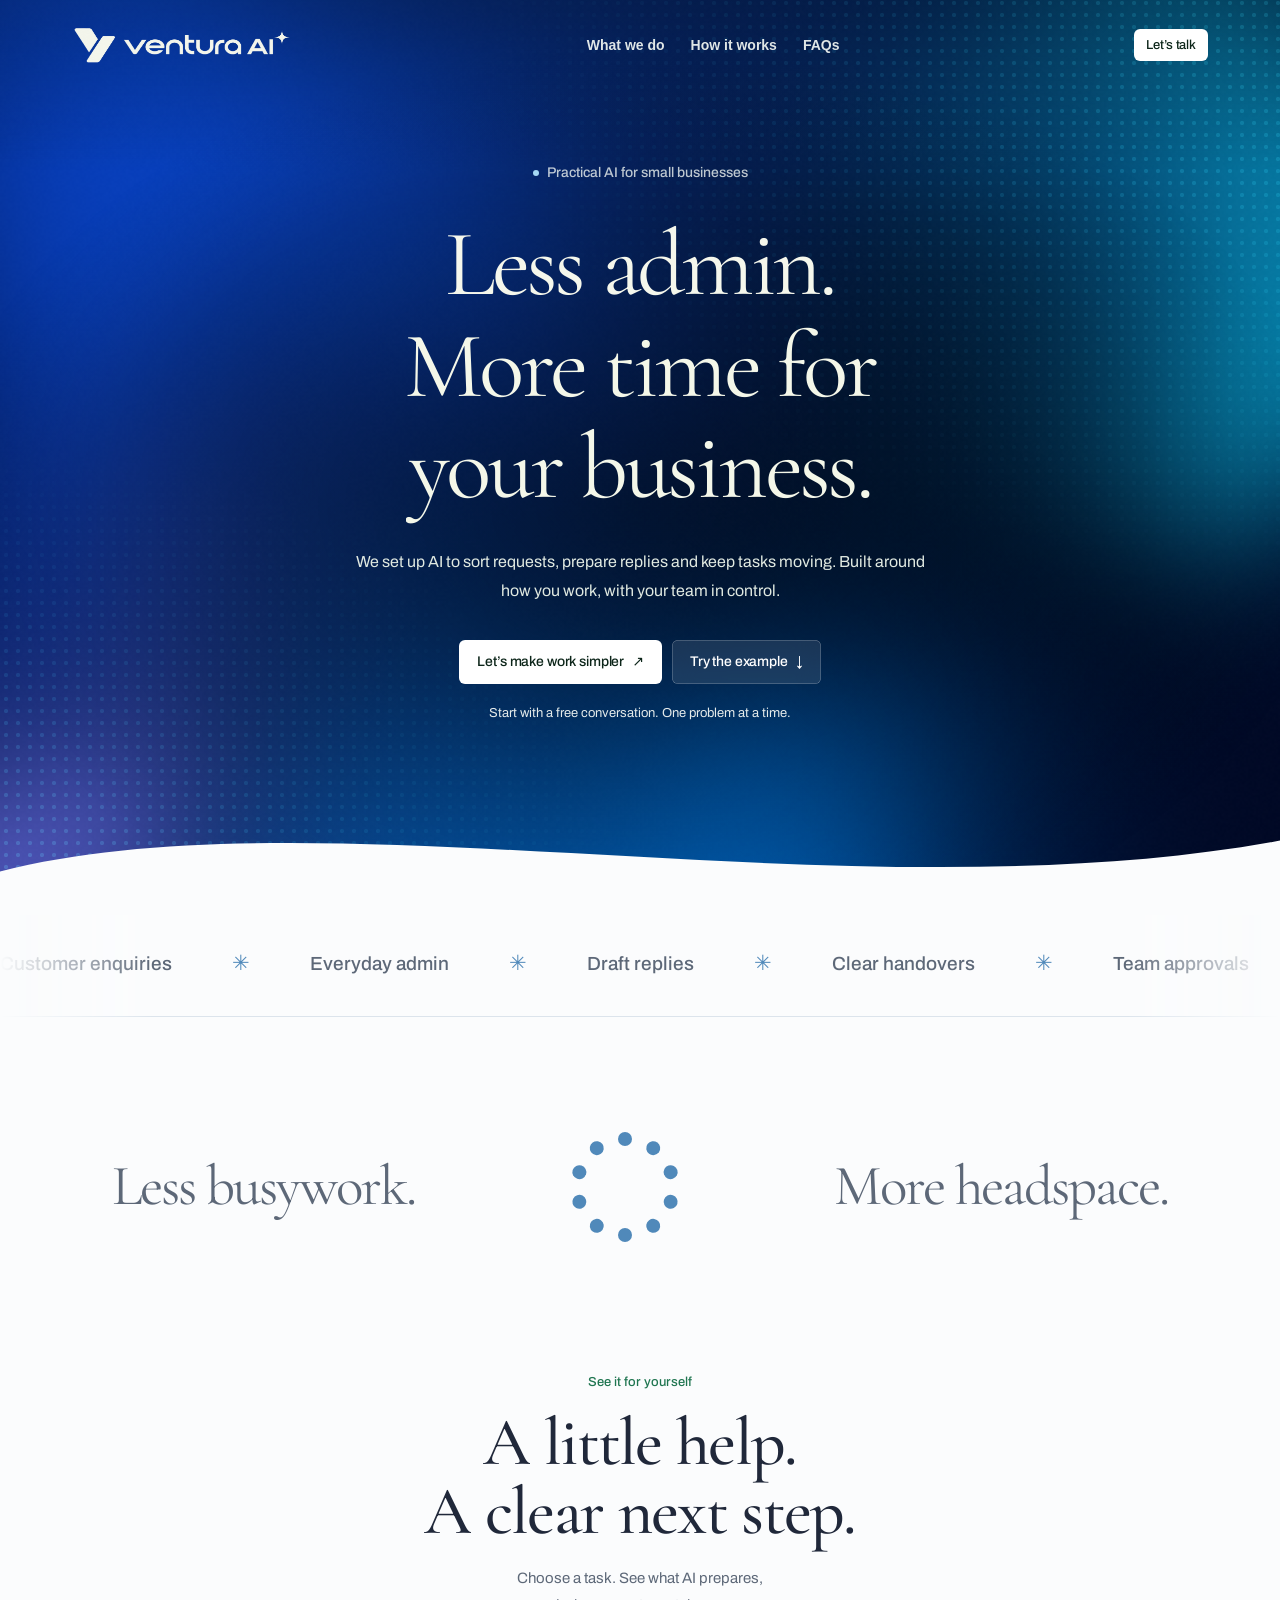
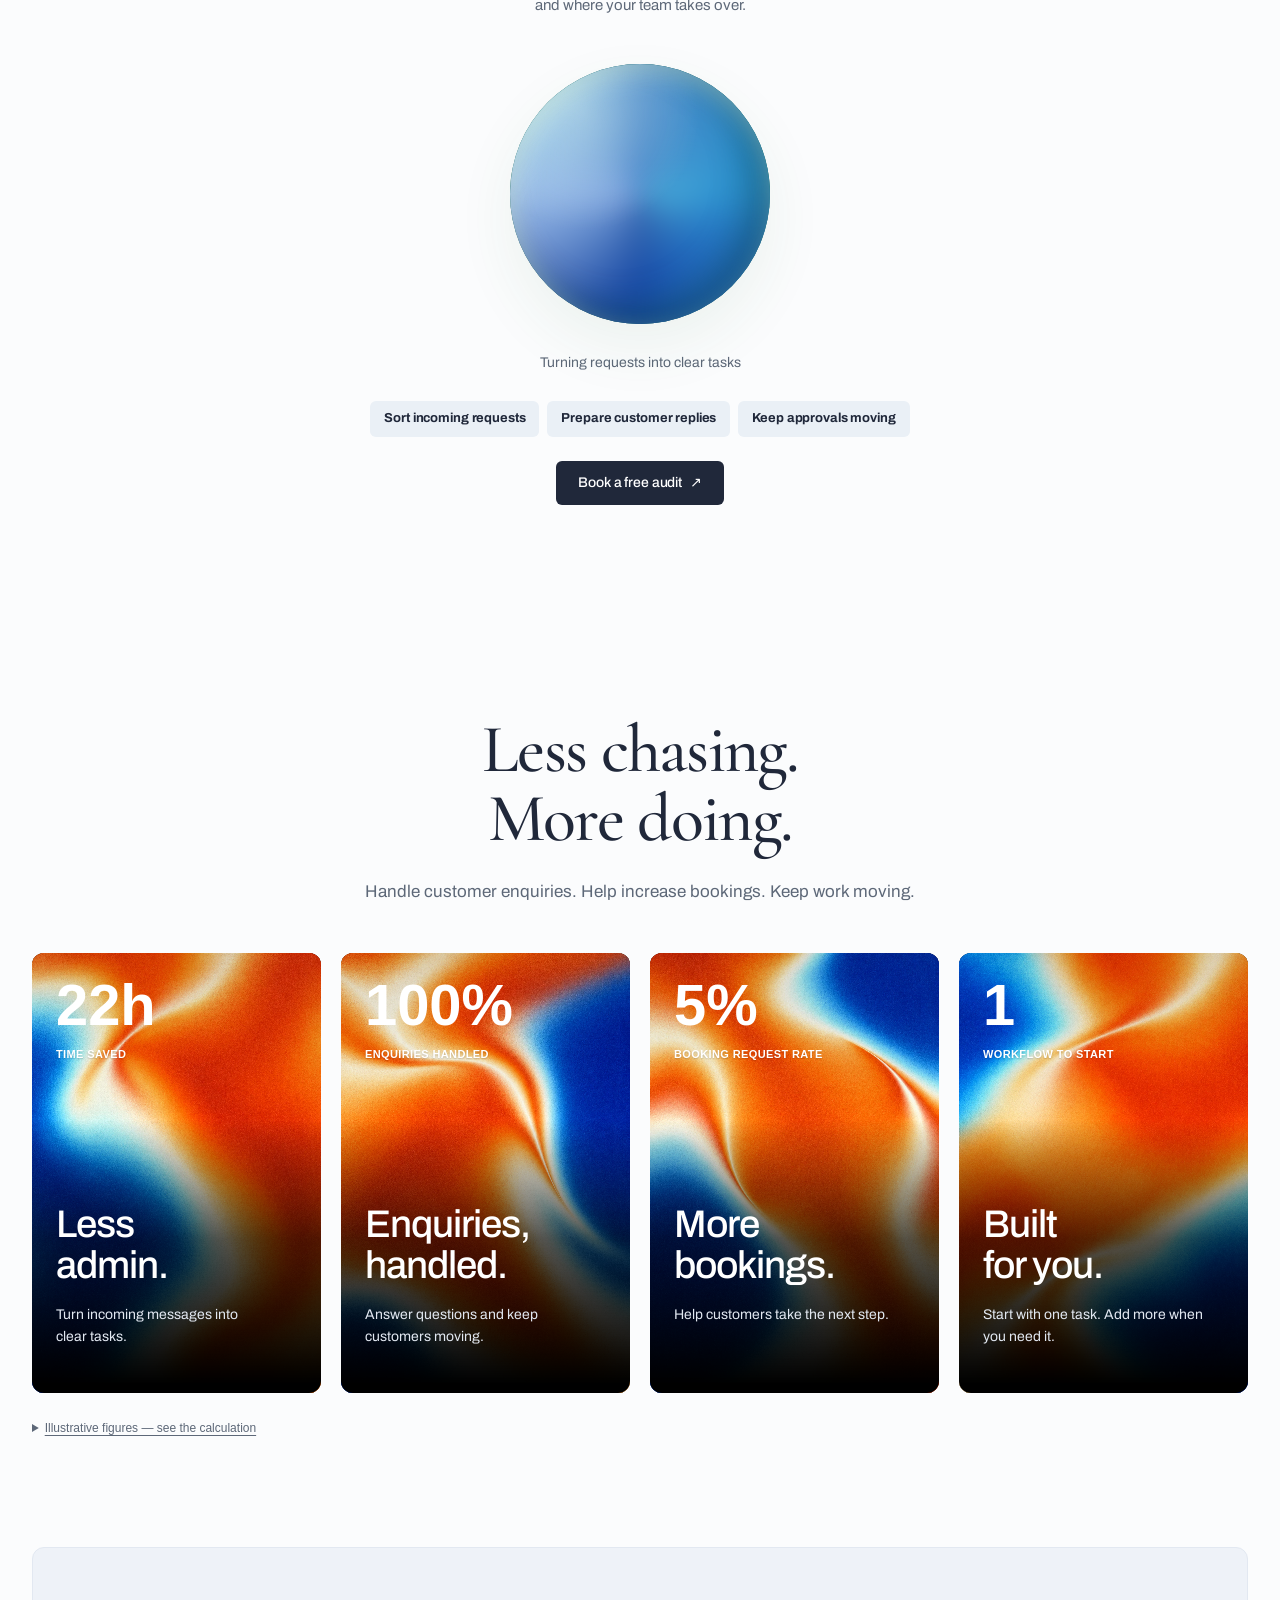
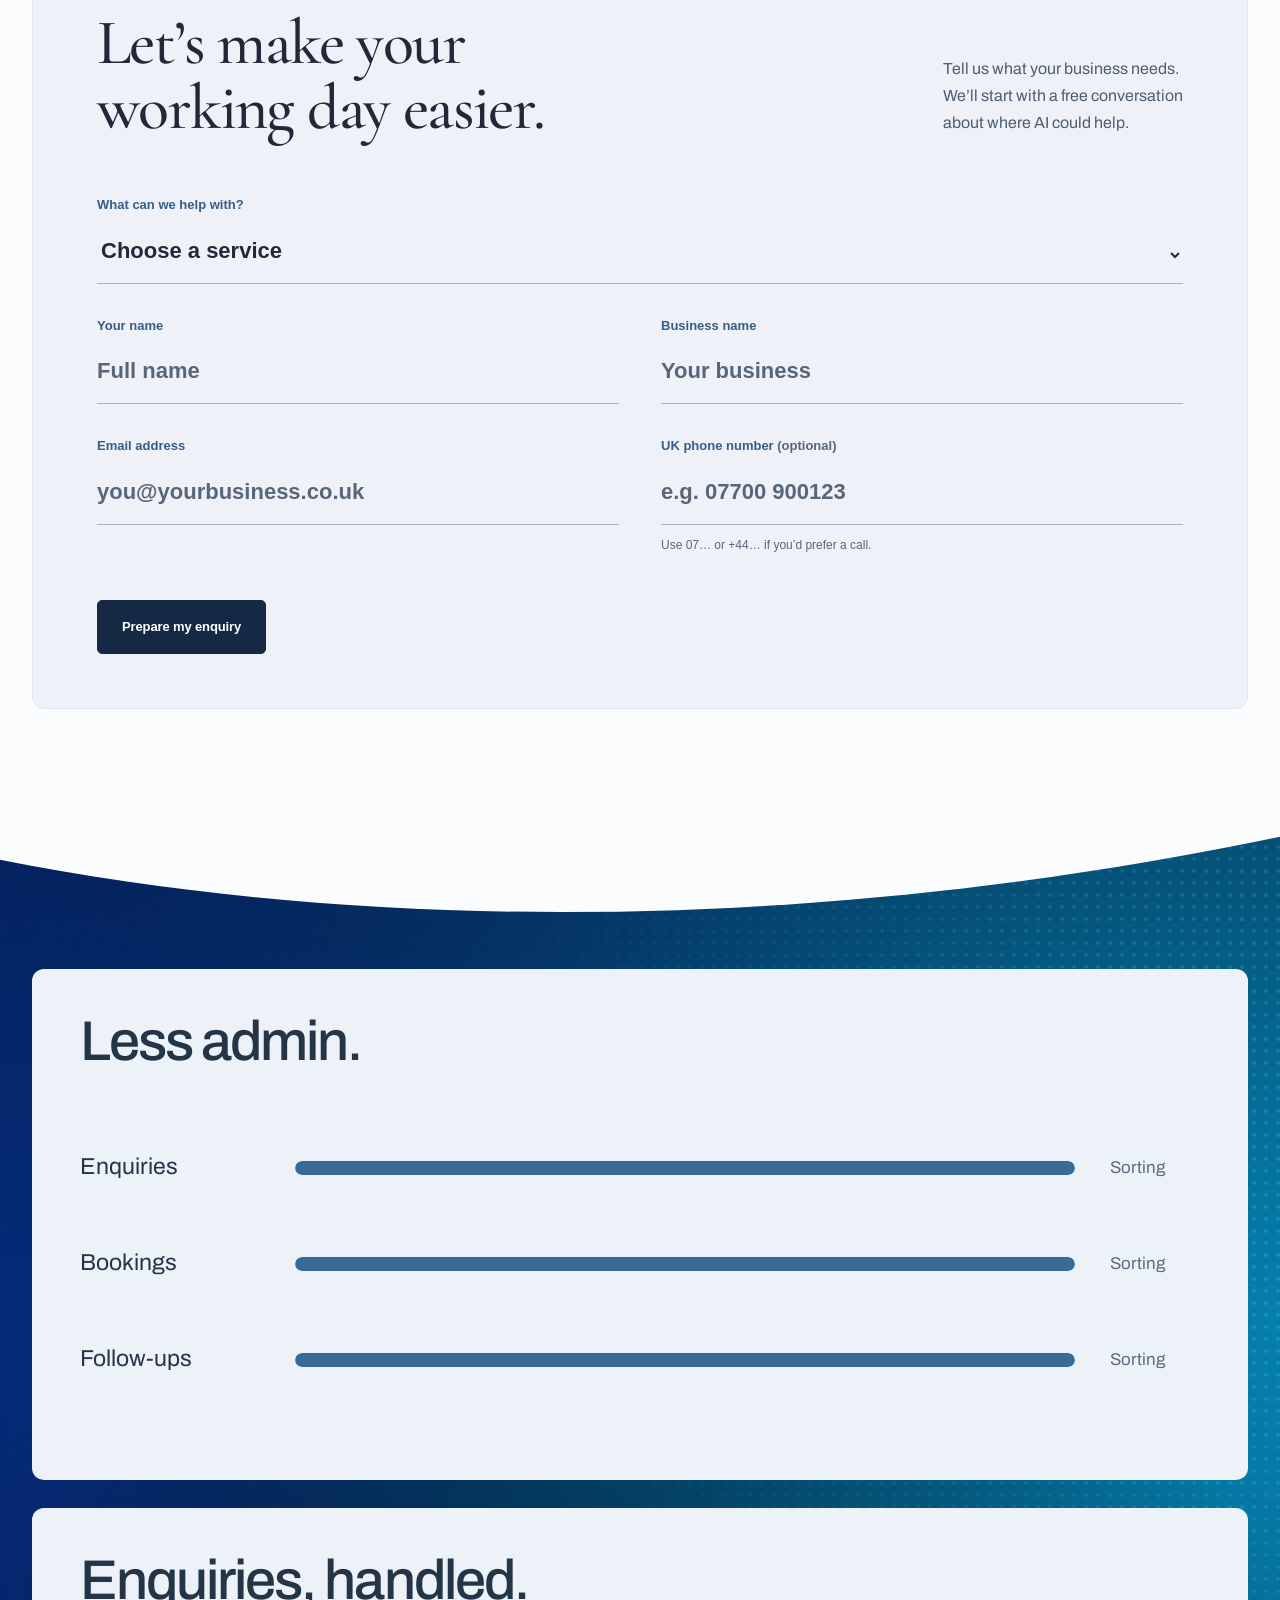
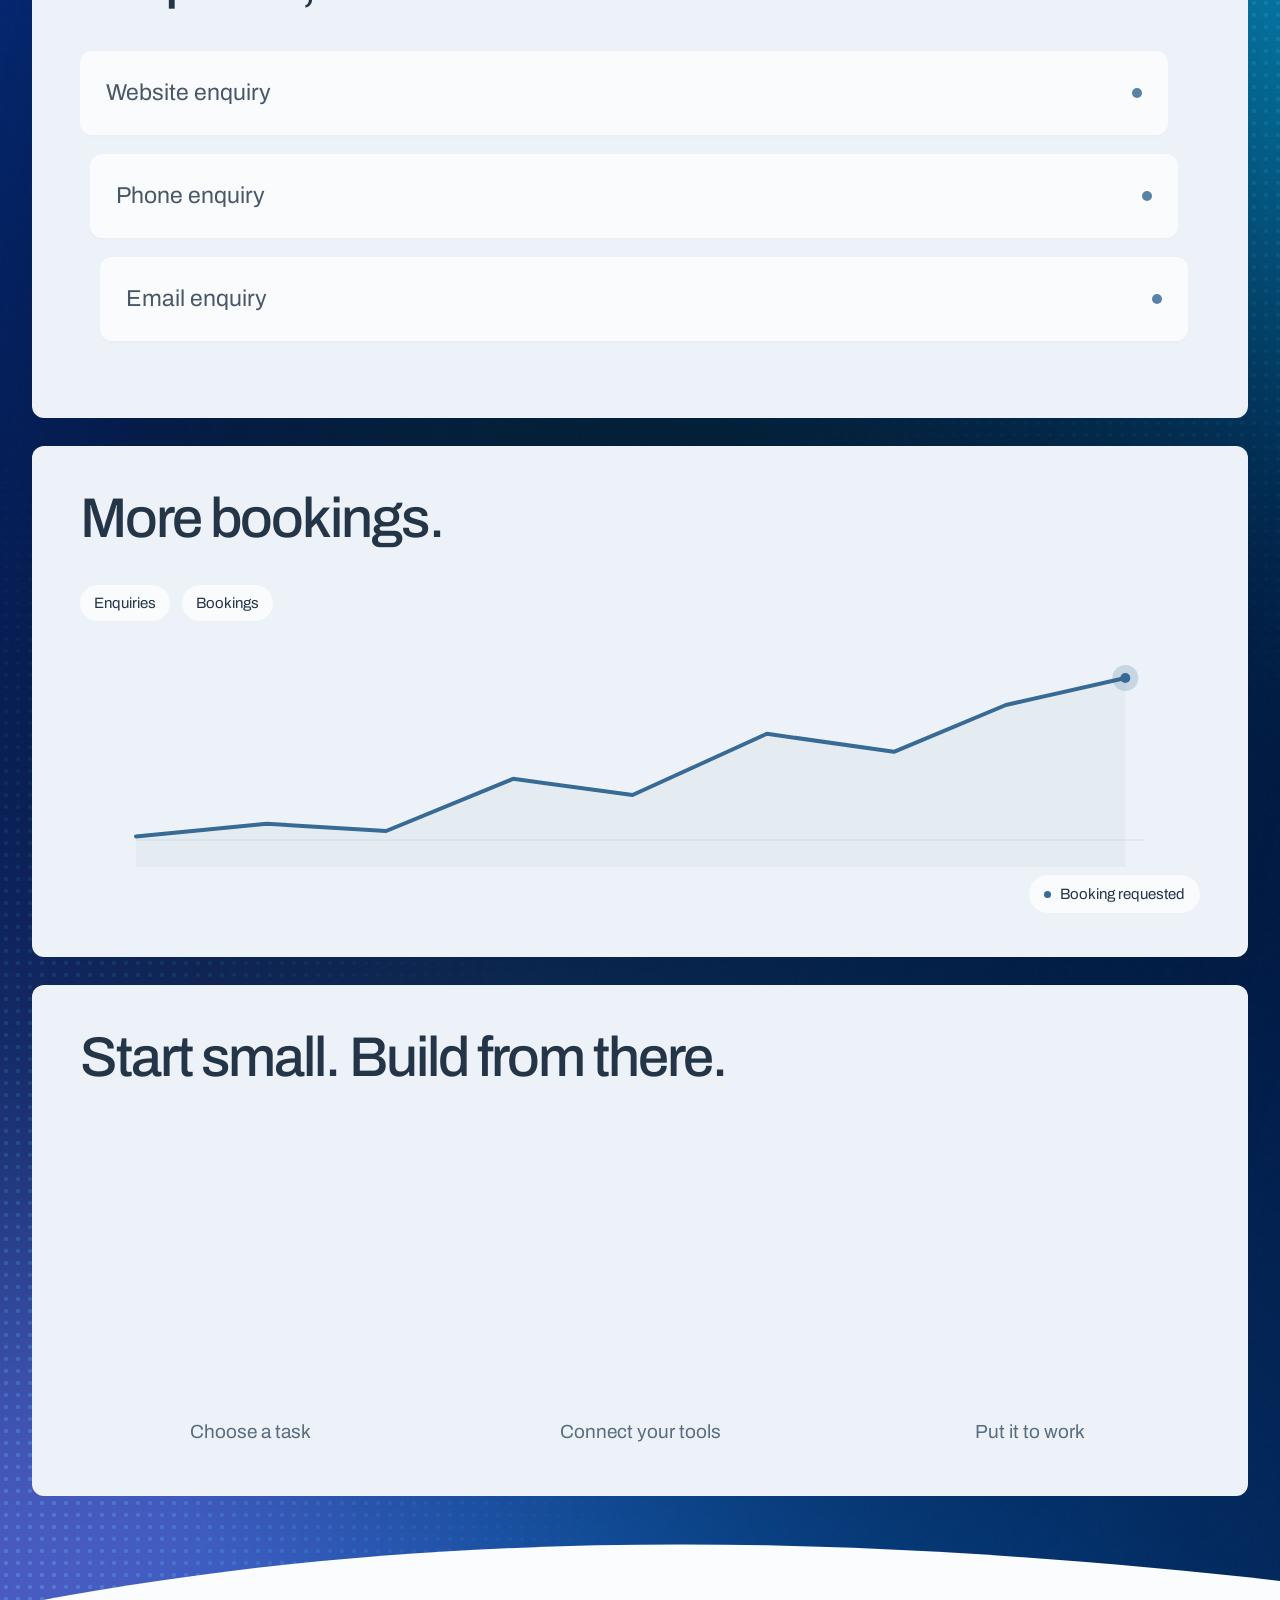
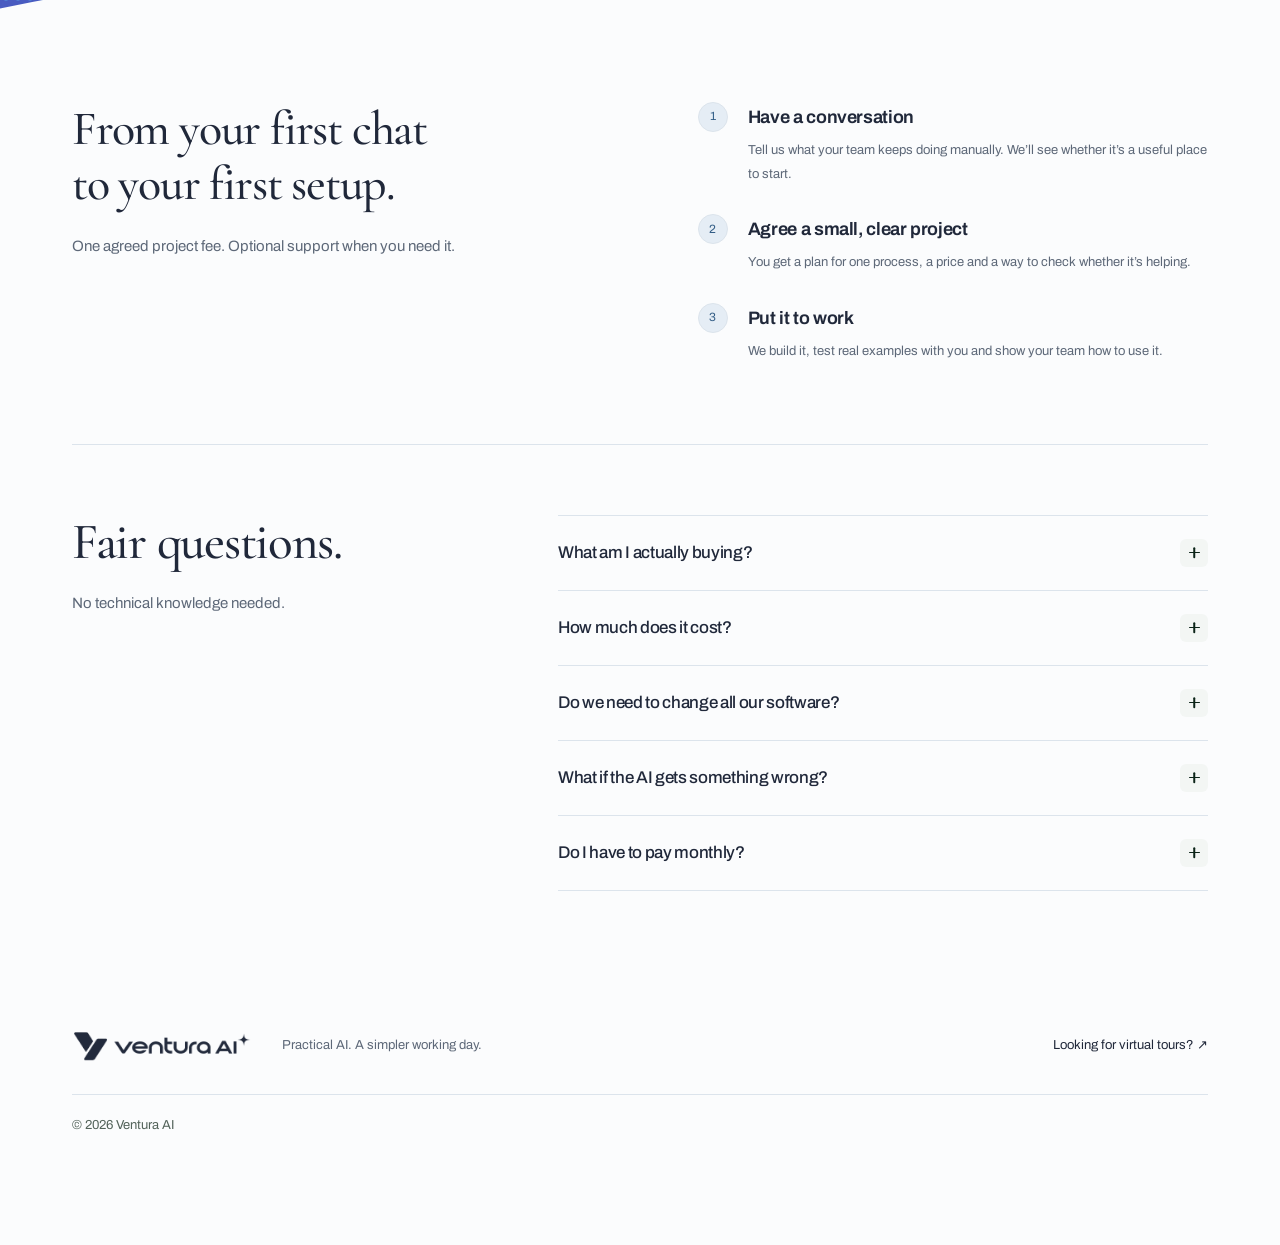
==== commit caf38200: "Sync cleaner interactive example design" ====
--- a/preview/index.html
+++ b/preview/index.html
@@ -8,8 +8,8 @@
   <link rel="icon" href="ventura-ai/assets/ventura-ai-icon.svg?v=2" type="image/svg+xml">
   <link rel="preconnect" href="https://fonts.googleapis.com"><link rel="preconnect" href="https://fonts.gstatic.com" crossorigin>
   <link href="https://fonts.googleapis.com/css2?family=Archivo:wght@400;450;500;600;650;700;750;800&family=Cormorant+Garamond:wght@400;500;600&display=swap" rel="stylesheet">
-  <link rel="stylesheet" href="ventura-ai/css/style.css"><link rel="stylesheet" href="ventura-ai/css/refinements.css"><link rel="stylesheet" href="ventura-ai/css/studio.css"><link rel="stylesheet" href="ventura-ai/css/studio-motion.css"><link rel="stylesheet" href="ventura-ai/css/immersive.css"><script src="ventura-ai/js/main.js?v=20260926-disclosure" defer></script>
-<link rel="stylesheet" href="ventura-ai/css/refined-controls.css"><link rel="stylesheet" href="ventura-ai/css/controls.css"><link rel="stylesheet" href="ventura-ai/css/hero-gradient.css?v=20260926-readable"><script src="ventura-ai/js/hero-gradient.js?v=sweep-texture-1" defer></script><link rel="stylesheet" href="ventura-ai/css/orb-pointer.css?v=20260926"><script src="ventura-ai/js/orb-pointer.js?v=20260926" defer></script><link rel="stylesheet" href="ventura-ai/css/example-disclosure.css?v=20260926-audit"><link rel="stylesheet" href="ventura-ai/css/benefit-cards.css?v=20260926"><script src="ventura-ai/js/benefit-cards.js?v=20260926" defer></script><link rel="stylesheet" href="ventura-ai/css/card-patterns.css"><link rel="stylesheet" href="approved-cards.css"><link rel="stylesheet" href="polish.css?v=bold-nav-1"><link rel="stylesheet" href="contact.css?v=bold-form-1"><link rel="stylesheet" href="workflow-sweep.css?v=clean-lower-1"><script src="workflow-sweep.js" defer></script><link rel="stylesheet" href="card-figures.css?v=hover-1"><script src="card-figures.js?v=mobile-1" defer></script><link rel="stylesheet" href="responsive.css?v=hover-1"></head>
+  <link rel="stylesheet" href="ventura-ai/css/style.css"><link rel="stylesheet" href="ventura-ai/css/refinements.css"><link rel="stylesheet" href="ventura-ai/css/studio.css"><link rel="stylesheet" href="ventura-ai/css/studio-motion.css"><link rel="stylesheet" href="ventura-ai/css/immersive.css"><script src="ventura-ai/js/main.js?v=clean-examples-1" defer></script>
+<link rel="stylesheet" href="ventura-ai/css/refined-controls.css"><link rel="stylesheet" href="ventura-ai/css/controls.css"><link rel="stylesheet" href="ventura-ai/css/hero-gradient.css?v=20260926-readable"><script src="ventura-ai/js/hero-gradient.js?v=sweep-texture-1" defer></script><link rel="stylesheet" href="ventura-ai/css/orb-pointer.css?v=20260926"><script src="ventura-ai/js/orb-pointer.js?v=20260926" defer></script><link rel="stylesheet" href="ventura-ai/css/example-disclosure.css?v=20260926-audit"><link rel="stylesheet" href="ventura-ai/css/benefit-cards.css?v=20260926"><script src="ventura-ai/js/benefit-cards.js?v=20260926" defer></script><link rel="stylesheet" href="ventura-ai/css/card-patterns.css"><link rel="stylesheet" href="approved-cards.css"><link rel="stylesheet" href="polish.css?v=bold-nav-1"><link rel="stylesheet" href="contact.css?v=bold-form-1"><link rel="stylesheet" href="workflow-sweep.css?v=clean-lower-1"><script src="workflow-sweep.js" defer></script><link rel="stylesheet" href="card-figures.css?v=hover-1"><script src="card-figures.js?v=mobile-1" defer></script><link rel="stylesheet" href="responsive.css?v=hover-1"><link rel="stylesheet" href="clean-examples.css?v=1"></head>
 <body data-design="sweep" data-surface="immersive" data-finish="dots" data-gradient="blue" data-theme="blue">
 <a class="skip" href="#main">Skip to content</a>
 <header class="header wrap">
@@ -40,7 +40,7 @@
       <div class="demo">
 
         <div class="demo-main" id="example-panel" role="tabpanel" aria-labelledby="tab-admin" tabindex="0">
-          <div class="demo-top"><strong id="demo-title">From inbox to a clear next step</strong><span class="example-label">Sample data</span></div>
+          <div class="demo-top"><strong id="demo-title">From inbox to a clear next step</strong><span class="example-label">Interactive demo</span></div>
           <div class="demo-body">
             <div class="request"><span class="avatar" aria-hidden="true"><svg viewBox="0 0 24 24" fill="none" stroke="currentColor" stroke-width="1.3" aria-hidden="true"><path d="M3 5h18v14H3zM3 6l9 7 9-7"/></svg></span><div><span class="message-label" id="request-label">Incoming request</span><p id="request-text">“Could you update our opening hours on the website? We’ll close at 4pm this Friday.”</p></div></div>
             <div class="system-result"><div class="result-title"><span class="ventura-icon" aria-hidden="true"><svg viewBox="0 0 100 100"><path d="M18 20H38L53 43 38 65ZM62 35H82L51 80H30Z" fill="currentColor"/></svg></span><strong id="result-heading">The details, organised for you</strong><span class="status" id="result-status">Ready to check</span></div>
@@ -52,7 +52,7 @@
           <ol class="progress" aria-label="Example stages"><li class="done">Request arrives</li><li class="active" aria-current="step">AI prepares</li><li>Your team checks</li><li>Task is ready</li></ol>
         </div>
       </div>
-      <p class="demo-disclaimer">An illustration of a possible setup. This example does not connect to your tools or send anything.</p>
+      <p class="demo-disclaimer">Interactive example · No tools connected. Nothing is sent or changed.</p>
     </div>
 </section>
 
@@ -97,5 +97,5 @@
   <div class="design-picker-top"><span id="design-description" aria-live="polite">Sweep: a curved green return around the offer</span><a href="#offer">See lower section <span aria-hidden="true">↓</span></a></div>
   <div class="design-picker-controls"><div class="design-options" role="group" aria-label="Choose a design"><button type="button" data-option="sweep" aria-pressed="true">Sweep</button><button type="button" data-option="cove" aria-pressed="false">Cove</button><button type="button" data-option="ribbon" aria-pressed="false">Ribbon</button></div><button type="button" id="replay-intro">Replay intro <span aria-hidden="true">↻</span></button></div>
 </aside>
-<script src="ventura-ai/js/refinements.js?v=20260926-disclosure"></script><script src="ventura-ai/js/immersive.js?v=20260926-cards"></script>
+<script src="ventura-ai/js/refinements.js?v=clean-examples-1"></script><script src="ventura-ai/js/immersive.js?v=20260926-cards"></script>
 <script src="cards-pointer.js"></script></body></html>
--- a/preview/clean-examples.css
+++ b/preview/clean-examples.css
@@ -0,0 +1,36 @@
+/* A single, quiet canvas for the three interactive examples. */
+html body #example-detail{max-width:1136px;margin-top:24px;font-family:"Helvetica Neue",Helvetica,Arial,sans-serif}
+html body #example-detail .demo{display:block;border:1px solid #d6e0e9;border-radius:10px;box-shadow:none;background:#f0f5fa;color:#21344b}
+html body #example-detail .demo-top{padding:30px 36px 0;background:none;border:0;gap:18px}
+html body #demo-title{font-size:clamp(23px,2.4vw,32px);line-height:1.15;letter-spacing:-.025em;font-weight:700}
+html body #example-detail .example-label{background:none;border:0;color:#52677d;font-size:12px;padding:0;white-space:nowrap}
+html body #example-detail .demo-body{display:grid;grid-template-columns:1fr 1.3fr;gap:32px 48px;padding:36px}
+html body #example-detail .request{display:block;max-width:none;padding:8px 0;font-size:20px;line-height:1.5}
+html body #example-detail .avatar,html body #example-detail .ventura-icon{display:none}
+html body #example-detail .message-label{color:#506980;font-size:12px;font-weight:700;margin-bottom:18px;text-transform:uppercase;letter-spacing:.04em}
+html body #example-detail .request p{font-size:20px;line-height:1.5;color:#21344b}
+html body #example-detail .system-result{margin:0;padding:0 0 0 32px;border:0;border-left:1px solid #cad8e5;border-radius:0;background:none;overflow:visible}
+html body #example-detail .result-title{background:none;padding:0 0 20px;gap:12px;flex-wrap:wrap;font-size:16px;color:#21344b}
+html body #example-detail .status{padding:0;background:none;color:#42698e;font-size:12px;border:0;border-radius:0;margin-left:auto}
+html body #example-detail .detail-grid{padding:0;margin:0}
+html body #example-detail .detail-grid>div{display:grid;grid-template-columns:92px 1fr;padding:14px 0;gap:16px;border-color:#d5e1eb;font-size:15px;line-height:1.45}
+html body #example-detail .detail-grid dt{color:#52677d;font-weight:700;font-size:12px;padding-top:2px}
+html body #example-detail .detail-grid dd{color:#21344b}
+html body #example-detail .check-note{margin:14px 0 0;padding:0;background:none;color:#42607b;border-radius:0;font-size:13px;line-height:1.5;min-height:39px}
+html body #example-detail .demo-bottom{grid-column:1/-1;margin:0;padding-top:4px;display:flex;align-items:center;justify-content:space-between;gap:20px}
+html body #example-detail .demo-bottom p{font-size:13px;color:#52677d;max-width:none}
+html body #example-detail .demo-button{background:#213b57;color:white;border:0;border-radius:5px;font:700 14px/1.4 "Helvetica Neue",Helvetica,Arial,sans-serif;padding:14px 22px;margin:0;min-height:48px;width:auto;transition:background .2s,transform .2s}
+html body #example-detail .demo-button:hover{background:#31597e;transform:translateY(-1px)}
+html body #example-detail .progress{display:grid;grid-template-columns:repeat(4,1fr);gap:20px;padding:24px 36px 28px;background:none;border-top:1px solid #d6e0e9;color:#52677d;font-size:12px}
+html body #example-detail .progress li{position:relative;display:block;padding-top:14px;font-weight:500}
+html body #example-detail .progress li:before{position:absolute;top:0;left:0;width:100%;height:2px;background:#cedbe7;border:0;border-radius:0;box-shadow:none}
+html body #example-detail .progress li:after{content:"";position:absolute;top:0;left:0;height:2px;width:100%;background:#426e98;transform:scaleX(0);transform-origin:left;transition:transform .5s cubic-bezier(.22,1,.36,1)}
+html body #example-detail .progress .done:after{transform:scaleX(1)}
+html body #example-detail .progress .active{color:#213b57;font-weight:700}
+html body #example-detail .progress .active:after{animation:example-trace 2.4s ease-in-out infinite}
+html body #example-detail .demo-disclaimer{font:400 12px/1.5 "Helvetica Neue",Helvetica,Arial,sans-serif;color:#52677d;margin:16px 0 0}
+@keyframes example-trace{0%{transform:scaleX(.08);opacity:.55}70%,100%{transform:scaleX(1);opacity:1}}
+@media(max-width:760px){html body #example-detail .demo-top{padding:24px 22px 0;align-items:flex-start}html body #example-detail .demo-body{grid-template-columns:1fr;gap:24px;padding:24px 22px}html body #example-detail .request p{font-size:18px}html body #example-detail .system-result{border-left:0;border-top:1px solid #cad8e5;padding:24px 0 0}html body #example-detail .demo-bottom{flex-wrap:wrap;gap:16px}html body #example-detail .demo-button{width:100%}html body #example-detail .progress{gap:12px;padding:20px 22px;font-size:11px}html body #example-detail .detail-grid>div{grid-template-columns:82px 1fr;gap:12px}html body #example-detail .example-label{font-size:11px}}
+@media(prefers-reduced-motion:reduce){html body #example-detail .progress .active:after{animation:none;transform:scaleX(1)}html body #example-detail .progress li:after,html body #example-detail .demo-button{transition:none}}
+
+html body #example-detail .demo-main{background:transparent}
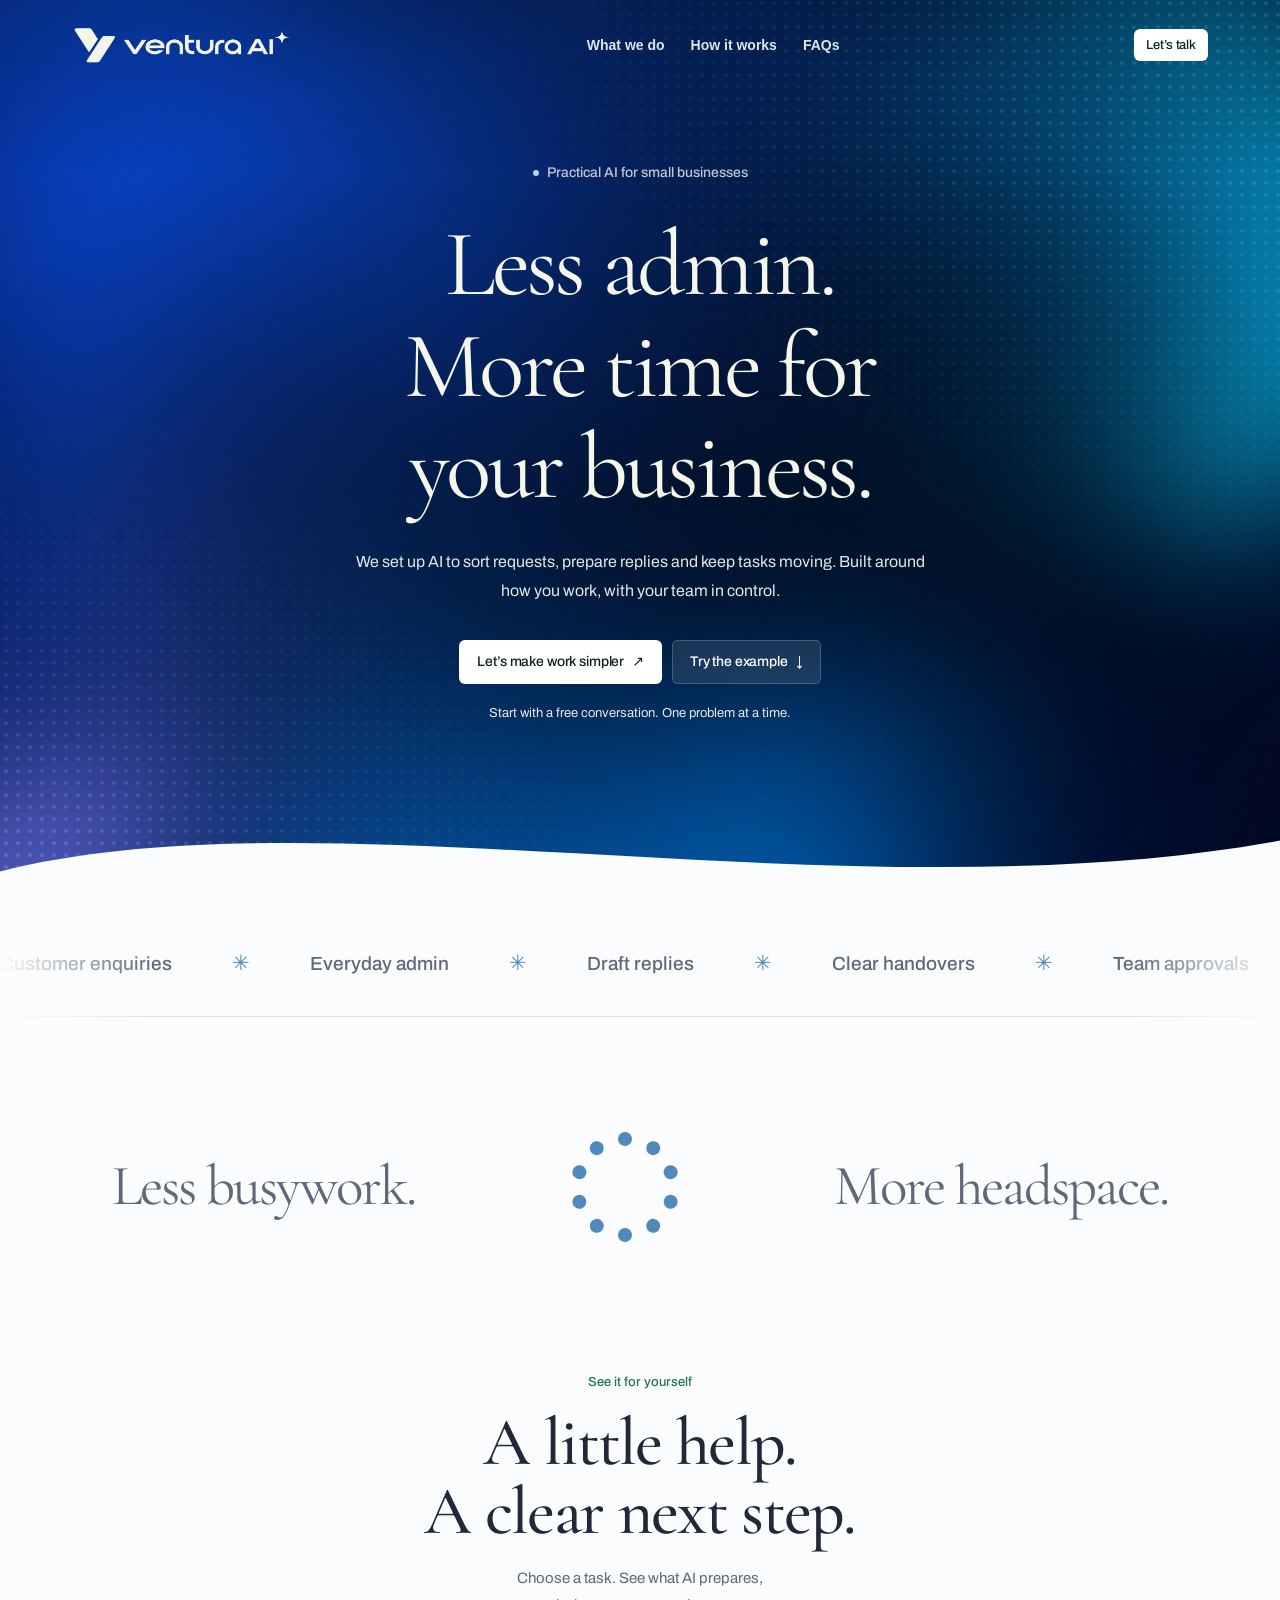
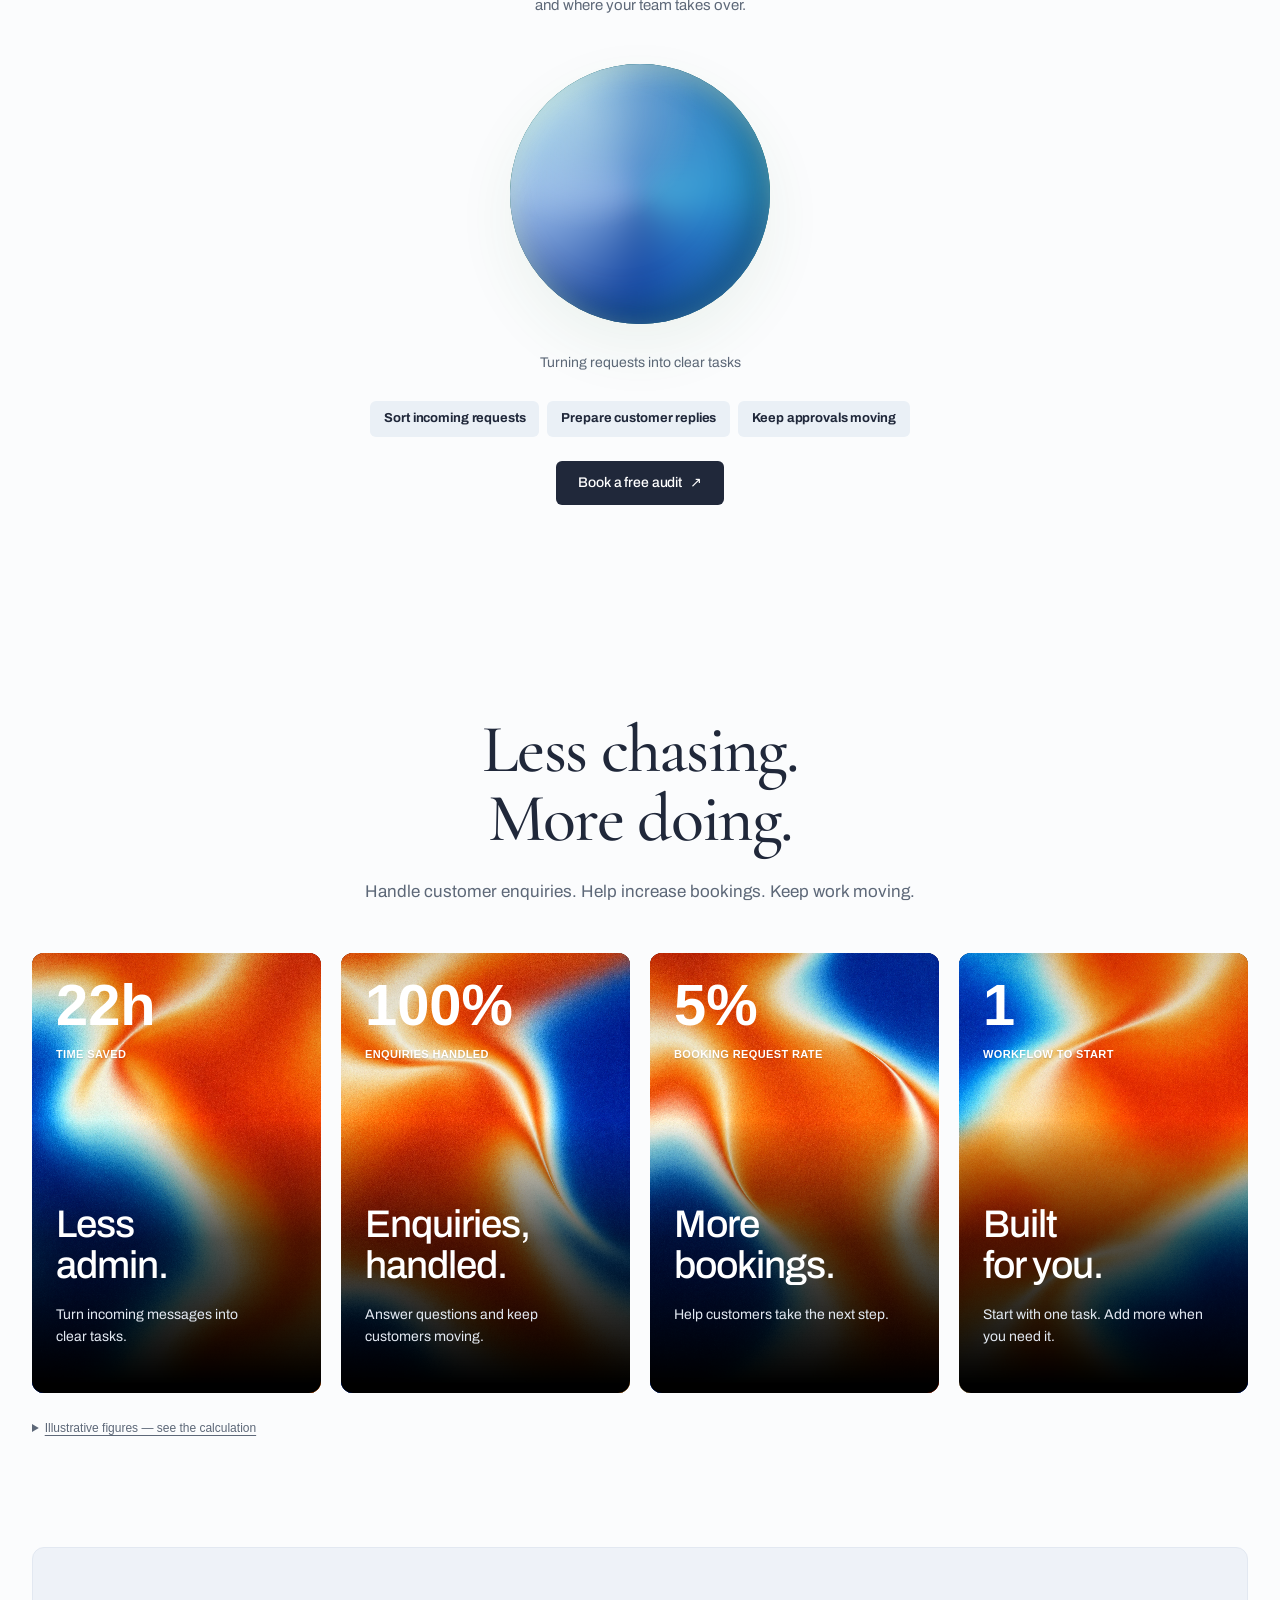
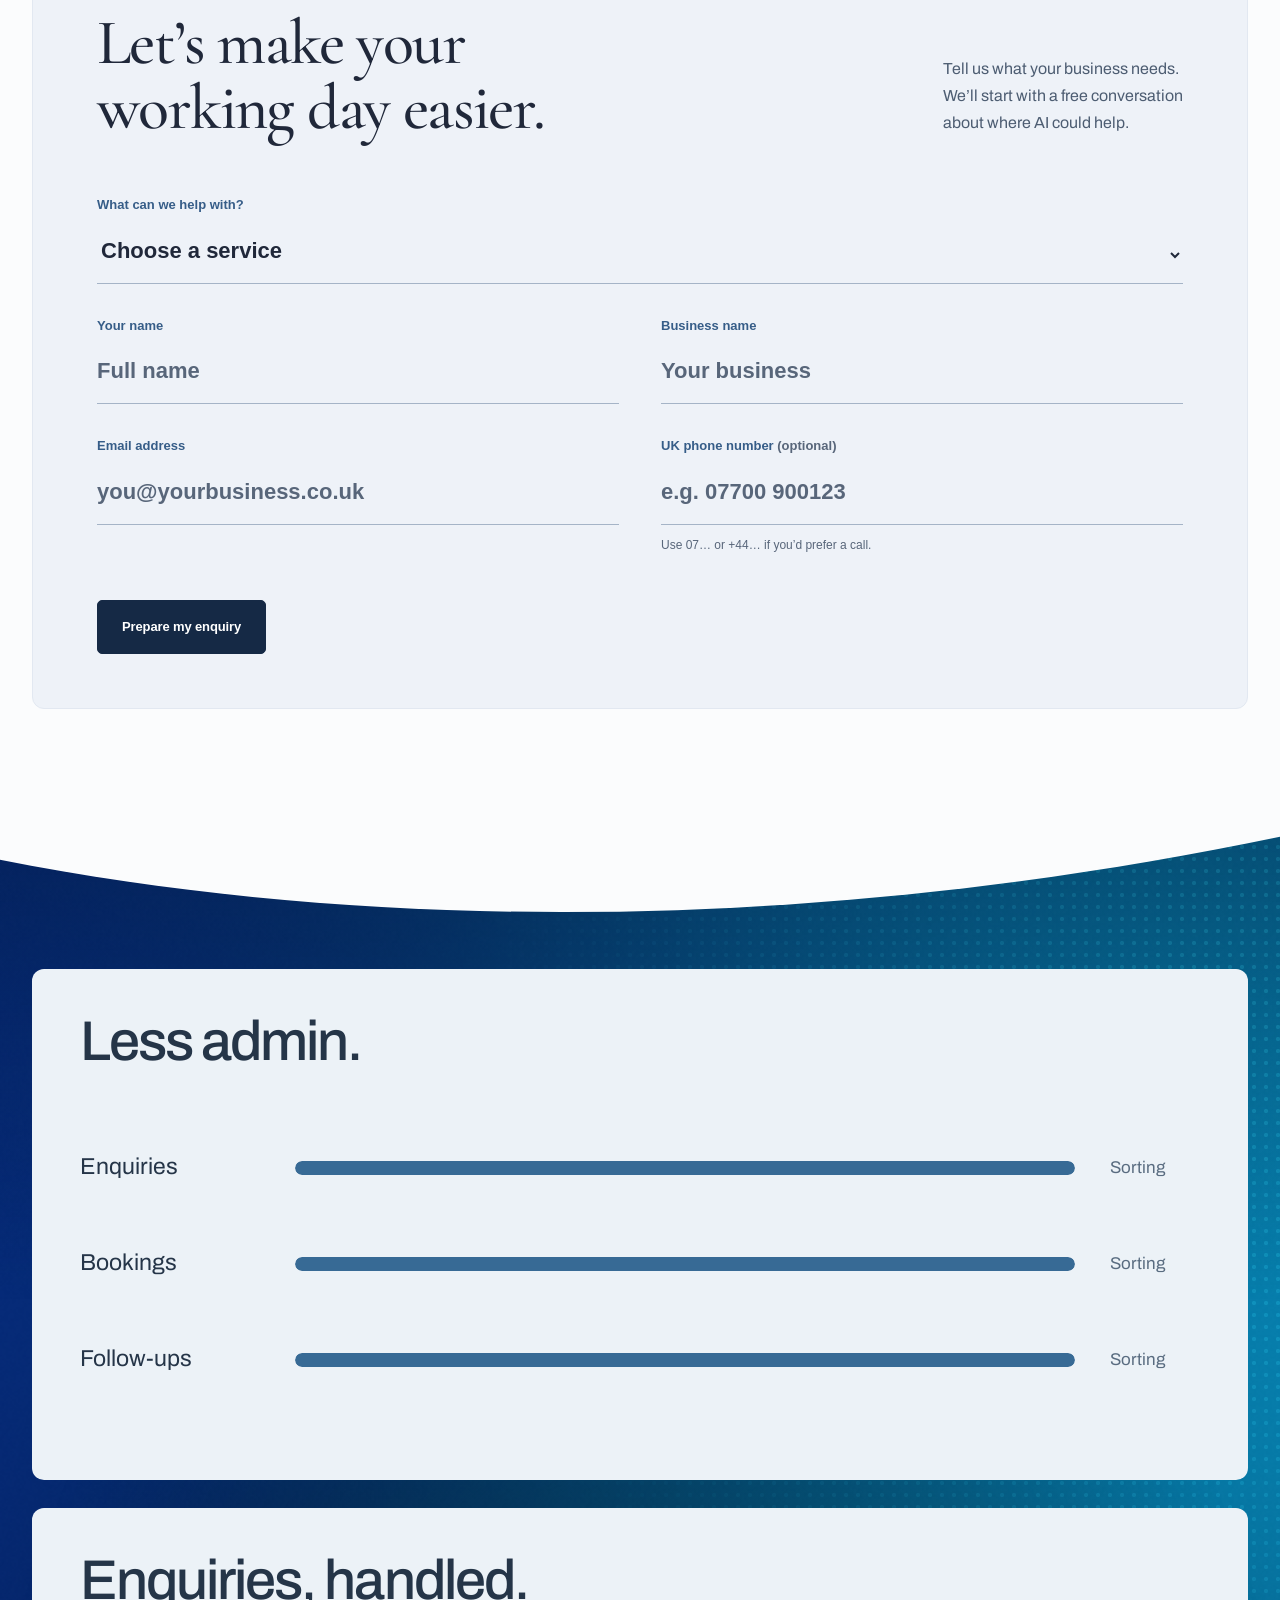
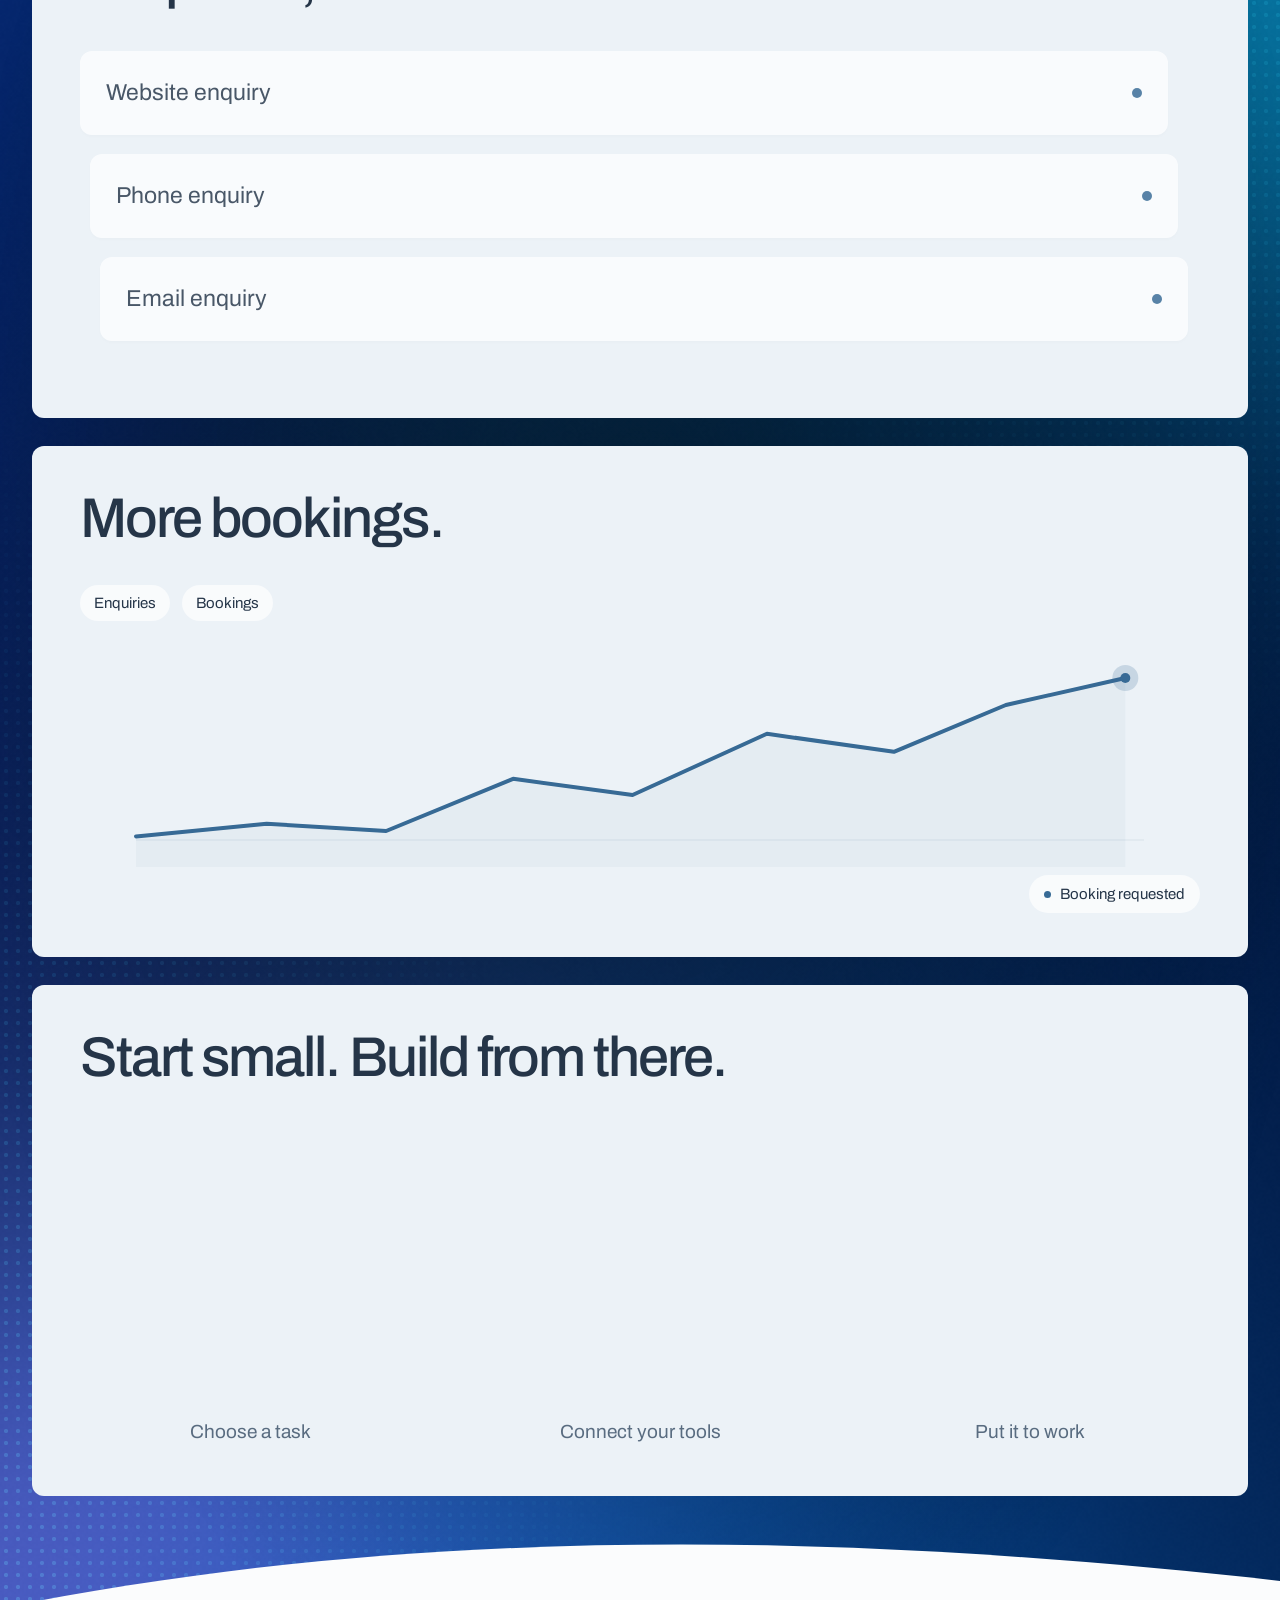
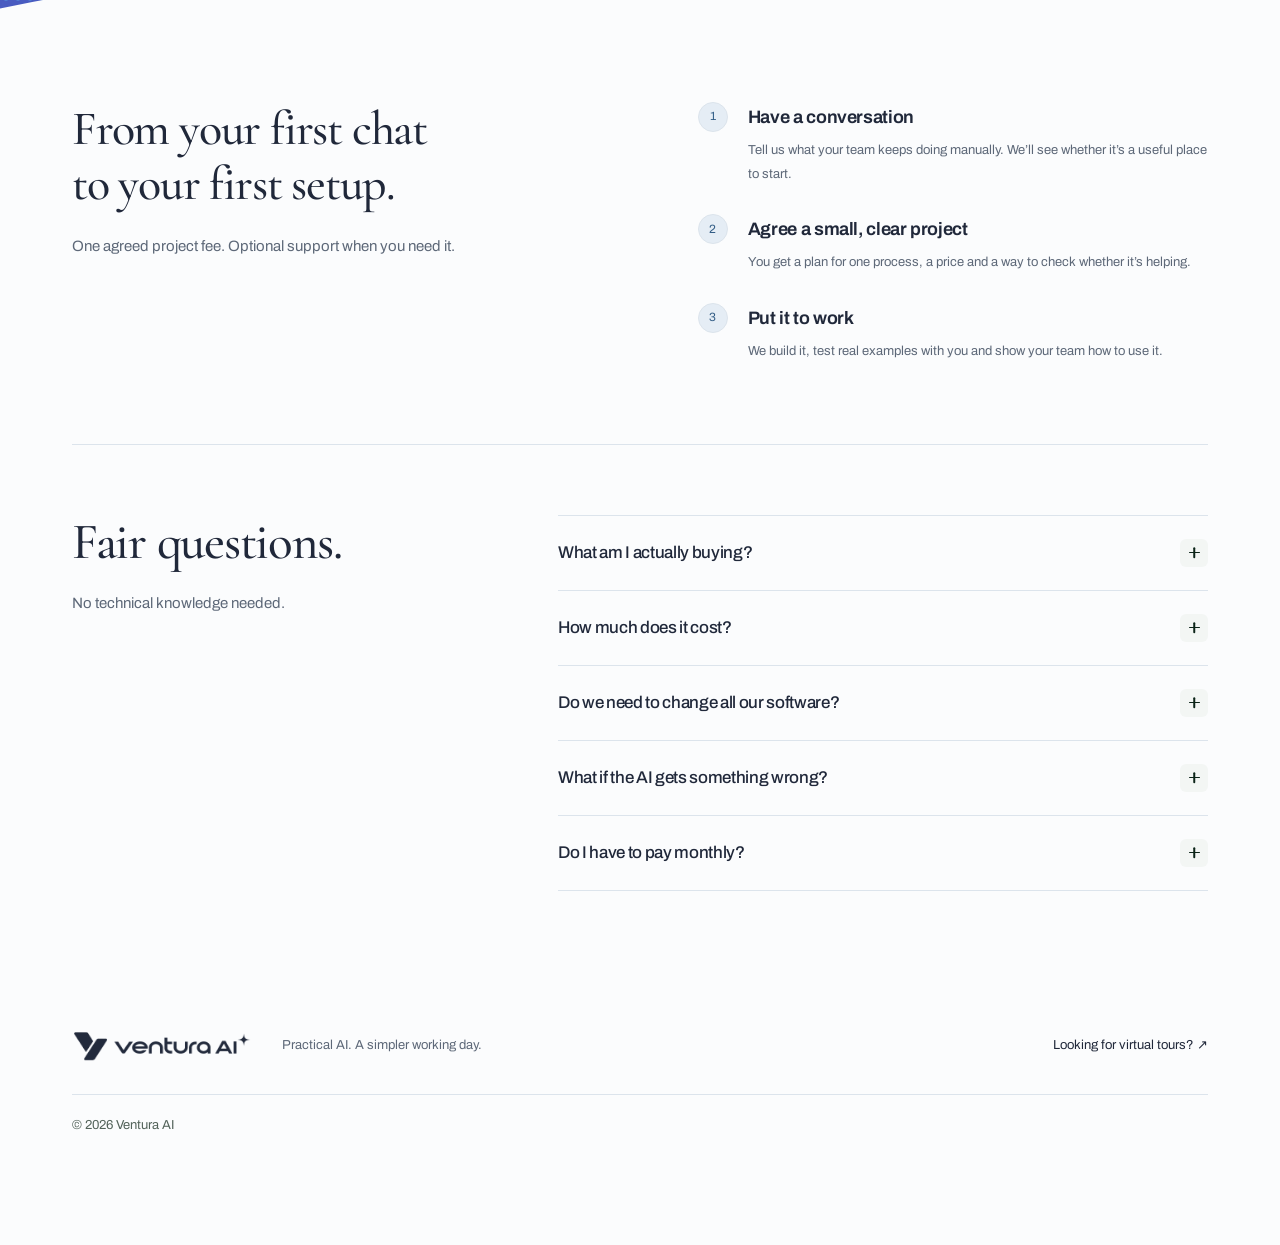
==== commit 8ebed8e2: "Match square header contact button" ====
--- a/preview/index.html
+++ b/preview/index.html
@@ -9,7 +9,7 @@
   <link rel="preconnect" href="https://fonts.googleapis.com"><link rel="preconnect" href="https://fonts.gstatic.com" crossorigin>
   <link href="https://fonts.googleapis.com/css2?family=Archivo:wght@400;450;500;600;650;700;750;800&family=Cormorant+Garamond:wght@400;500;600&display=swap" rel="stylesheet">
   <link rel="stylesheet" href="ventura-ai/css/style.css"><link rel="stylesheet" href="ventura-ai/css/refinements.css"><link rel="stylesheet" href="ventura-ai/css/studio.css"><link rel="stylesheet" href="ventura-ai/css/studio-motion.css"><link rel="stylesheet" href="ventura-ai/css/immersive.css"><script src="ventura-ai/js/main.js?v=clean-examples-1" defer></script>
-<link rel="stylesheet" href="ventura-ai/css/refined-controls.css"><link rel="stylesheet" href="ventura-ai/css/controls.css"><link rel="stylesheet" href="ventura-ai/css/hero-gradient.css?v=20260926-readable"><script src="ventura-ai/js/hero-gradient.js?v=sweep-texture-1" defer></script><link rel="stylesheet" href="ventura-ai/css/orb-pointer.css?v=20260926"><script src="ventura-ai/js/orb-pointer.js?v=20260926" defer></script><link rel="stylesheet" href="ventura-ai/css/example-disclosure.css?v=20260926-audit"><link rel="stylesheet" href="ventura-ai/css/benefit-cards.css?v=20260926"><script src="ventura-ai/js/benefit-cards.js?v=20260926" defer></script><link rel="stylesheet" href="ventura-ai/css/card-patterns.css"><link rel="stylesheet" href="approved-cards.css"><link rel="stylesheet" href="polish.css?v=bold-nav-1"><link rel="stylesheet" href="contact.css?v=bold-form-1"><link rel="stylesheet" href="workflow-sweep.css?v=clean-lower-1"><script src="workflow-sweep.js" defer></script><link rel="stylesheet" href="card-figures.css?v=hover-1"><script src="card-figures.js?v=mobile-1" defer></script><link rel="stylesheet" href="responsive.css?v=hover-1"><link rel="stylesheet" href="clean-examples.css?v=1"></head>
+<link rel="stylesheet" href="ventura-ai/css/refined-controls.css"><link rel="stylesheet" href="ventura-ai/css/controls.css"><link rel="stylesheet" href="ventura-ai/css/hero-gradient.css?v=20260926-readable"><script src="ventura-ai/js/hero-gradient.js?v=sweep-texture-1" defer></script><link rel="stylesheet" href="ventura-ai/css/orb-pointer.css?v=20260926"><script src="ventura-ai/js/orb-pointer.js?v=20260926" defer></script><link rel="stylesheet" href="ventura-ai/css/example-disclosure.css?v=20260926-audit"><link rel="stylesheet" href="ventura-ai/css/benefit-cards.css?v=20260926"><script src="ventura-ai/js/benefit-cards.js?v=20260926" defer></script><link rel="stylesheet" href="ventura-ai/css/card-patterns.css"><link rel="stylesheet" href="approved-cards.css"><link rel="stylesheet" href="polish.css?v=bold-nav-1"><link rel="stylesheet" href="contact.css?v=bold-form-1"><link rel="stylesheet" href="workflow-sweep.css?v=clean-lower-1"><script src="workflow-sweep.js" defer></script><link rel="stylesheet" href="card-figures.css?v=hover-1"><script src="card-figures.js?v=mobile-1" defer></script><link rel="stylesheet" href="responsive.css?v=square-cta-1"><link rel="stylesheet" href="clean-examples.css?v=1"></head>
 <body data-design="sweep" data-surface="immersive" data-finish="dots" data-gradient="blue" data-theme="blue">
 <a class="skip" href="#main">Skip to content</a>
 <header class="header wrap">
--- a/preview/responsive.css
+++ b/preview/responsive.css
@@ -118,3 +118,6 @@
  html body .hero .actions{flex-direction:column;align-items:stretch;width:min(100%,340px);margin-inline:auto}
  html body .hero .button{justify-content:center}
 }
+
+/* Square header contact button on every screen size. */
+html body .header .button{border-radius:0}
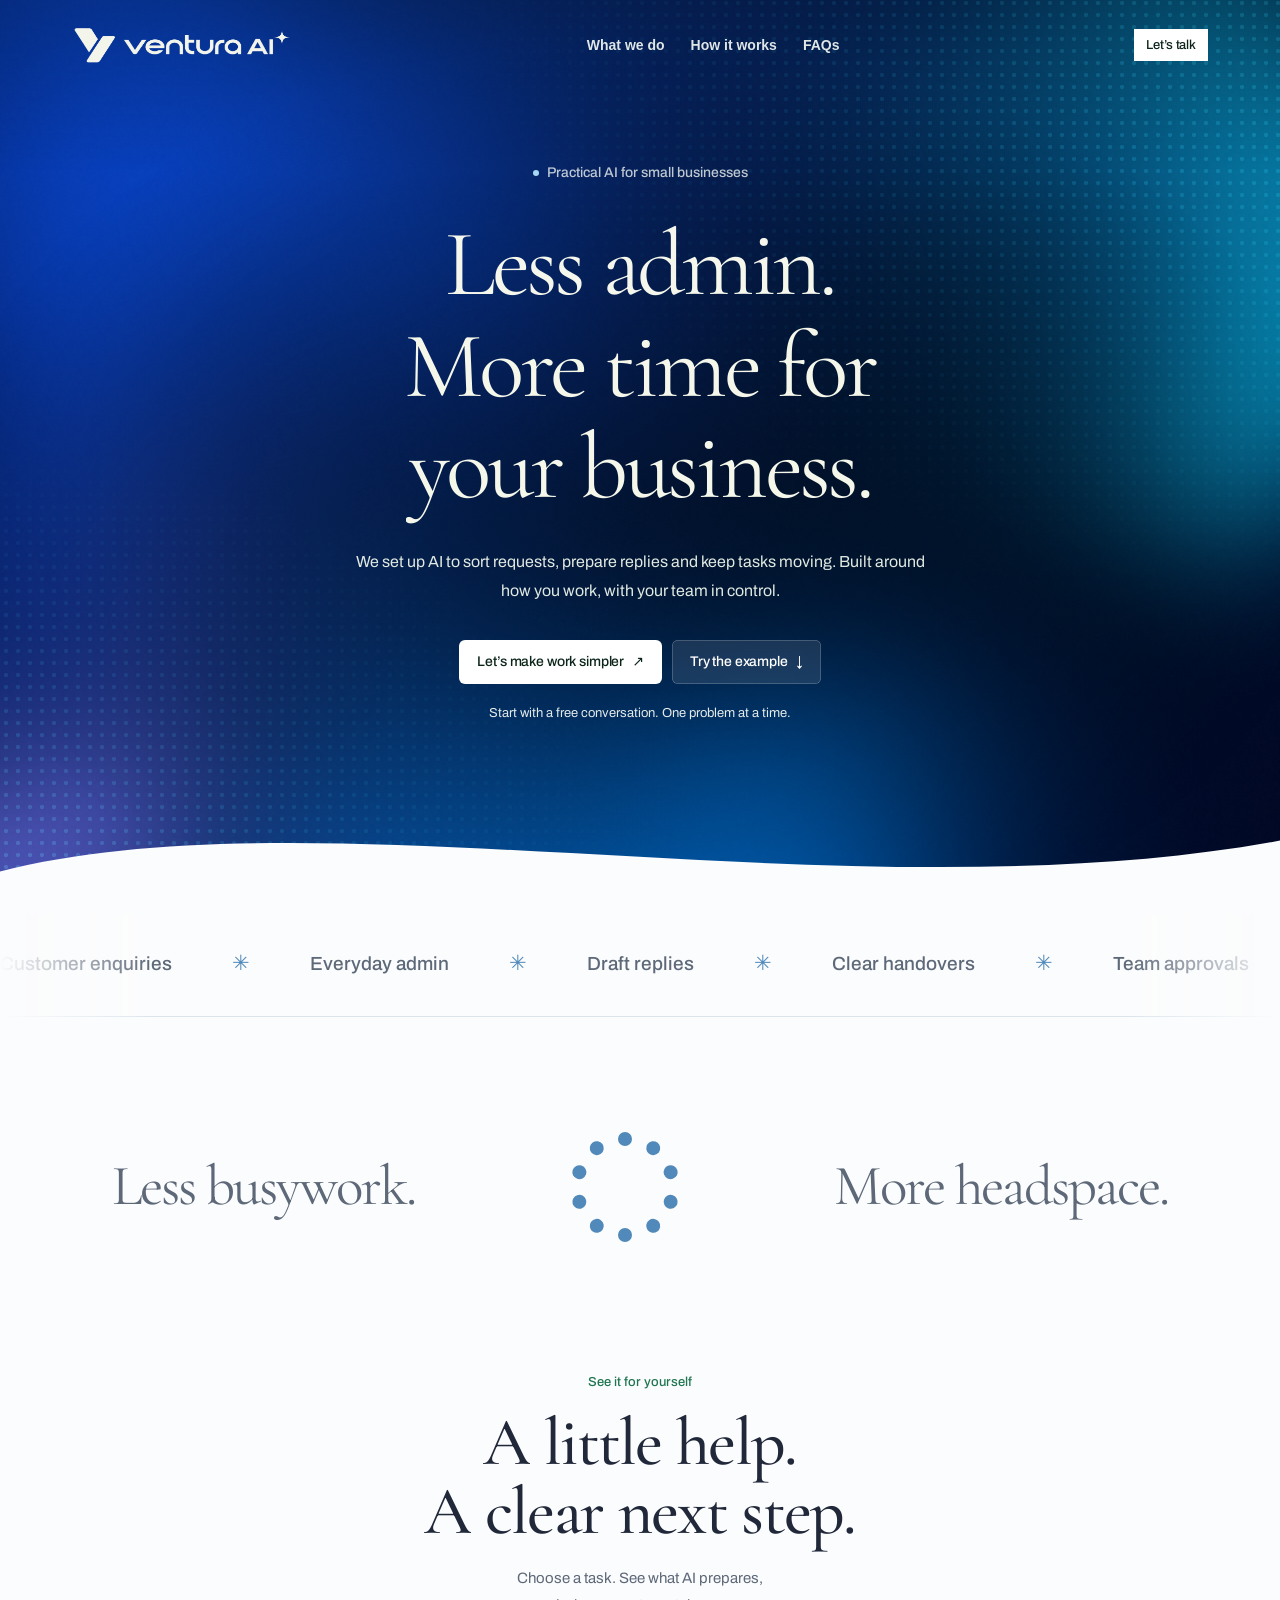
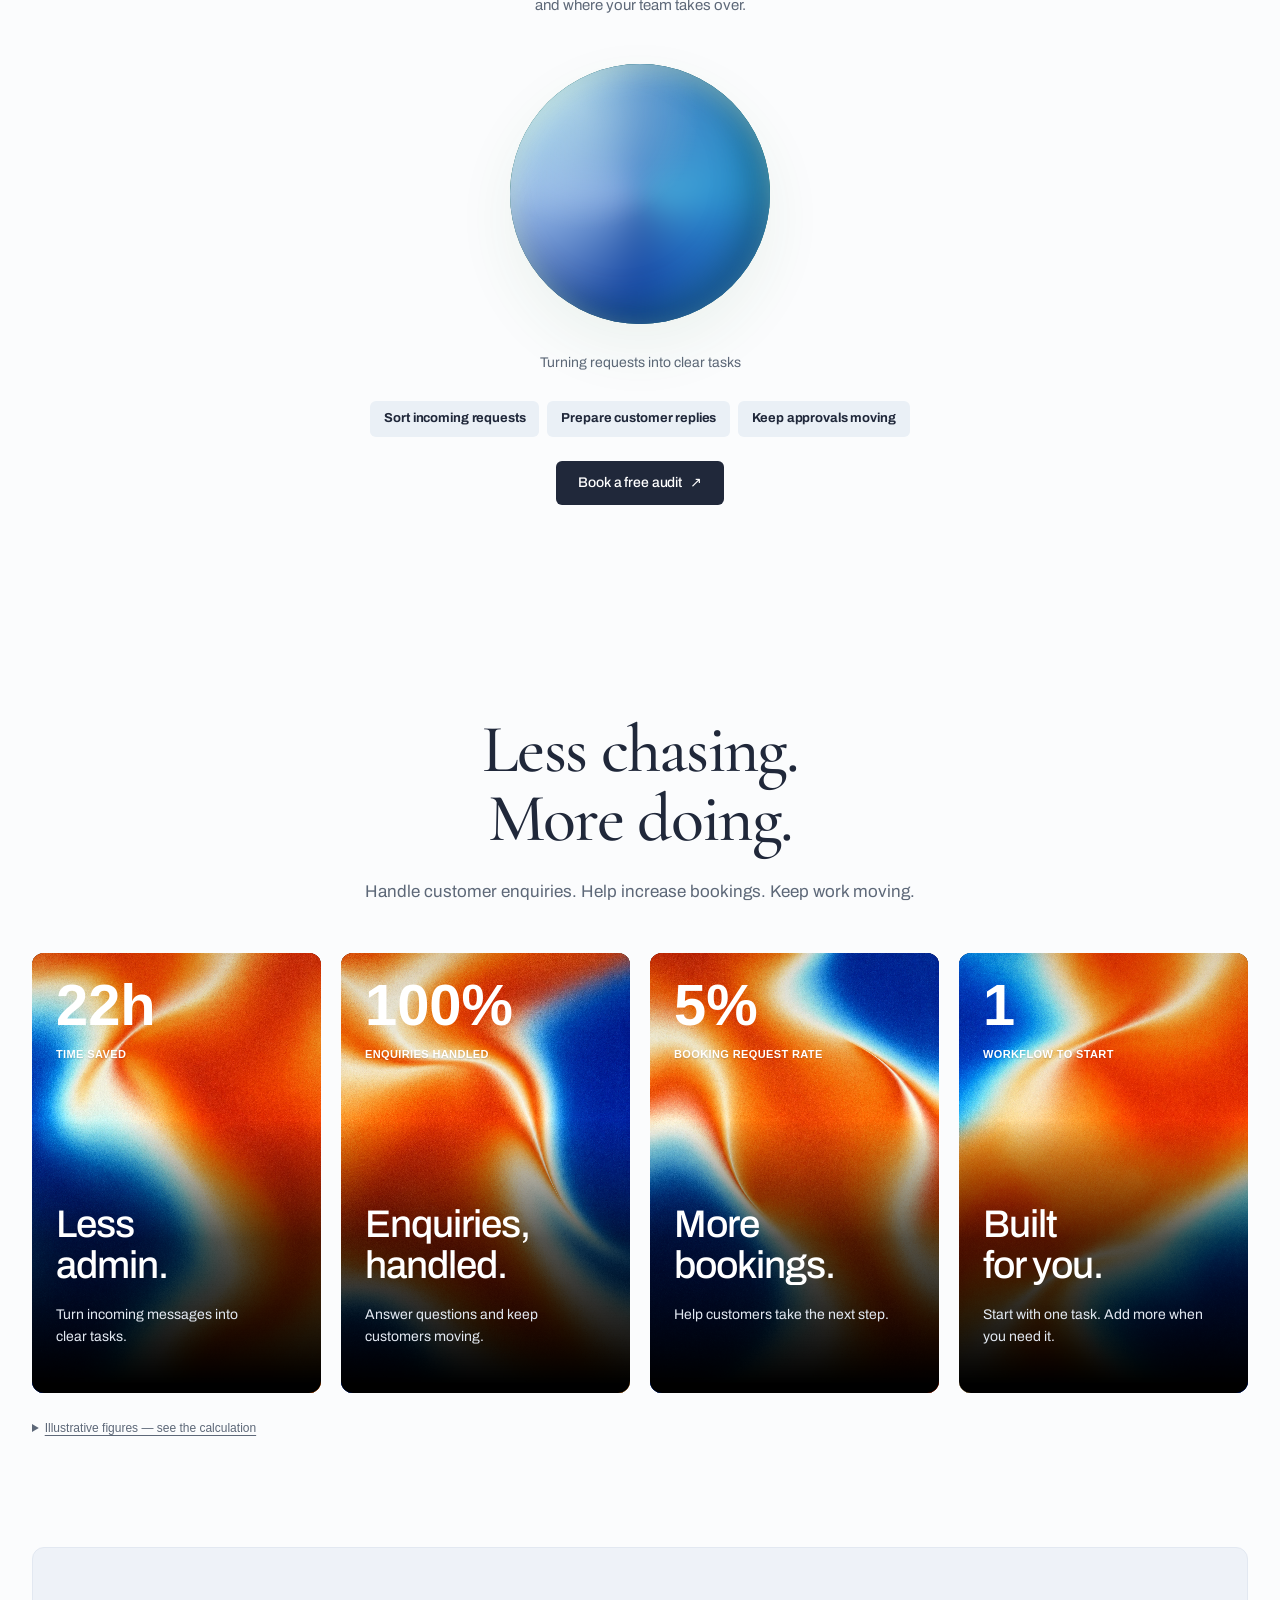
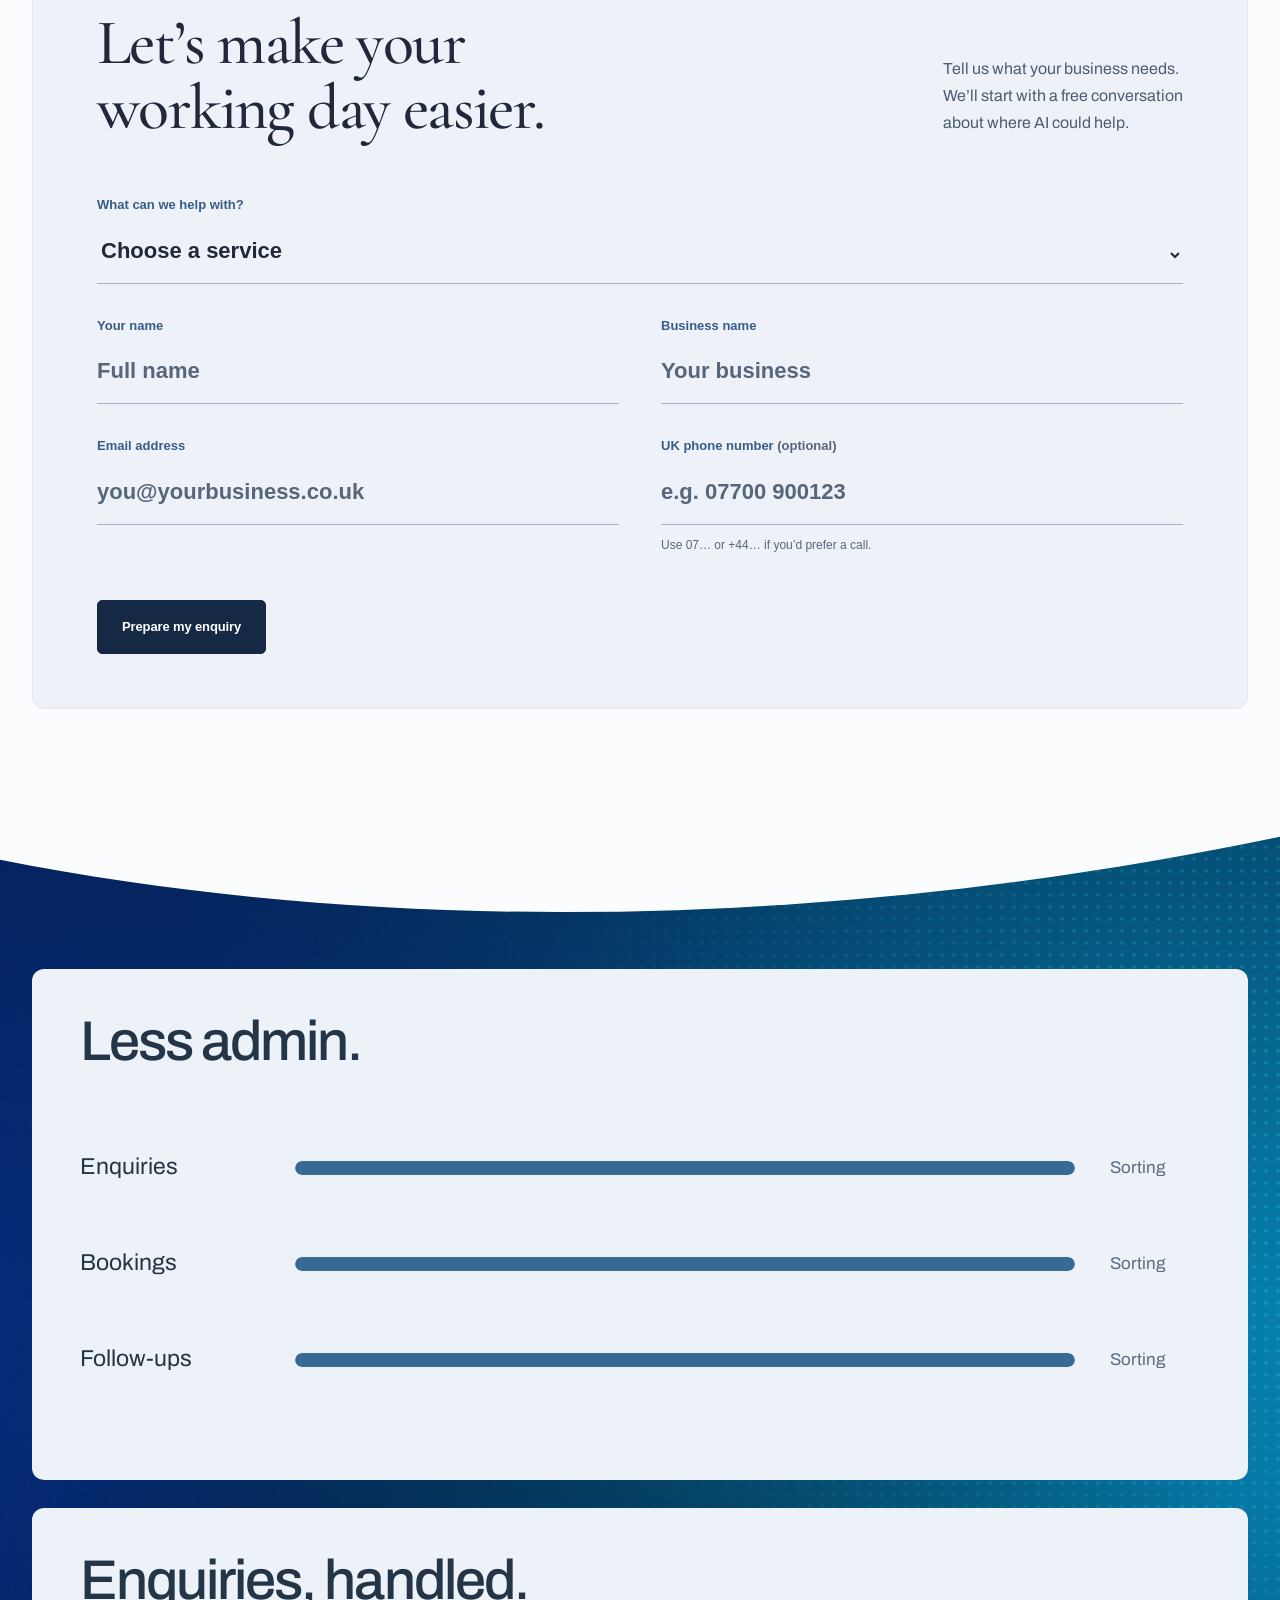
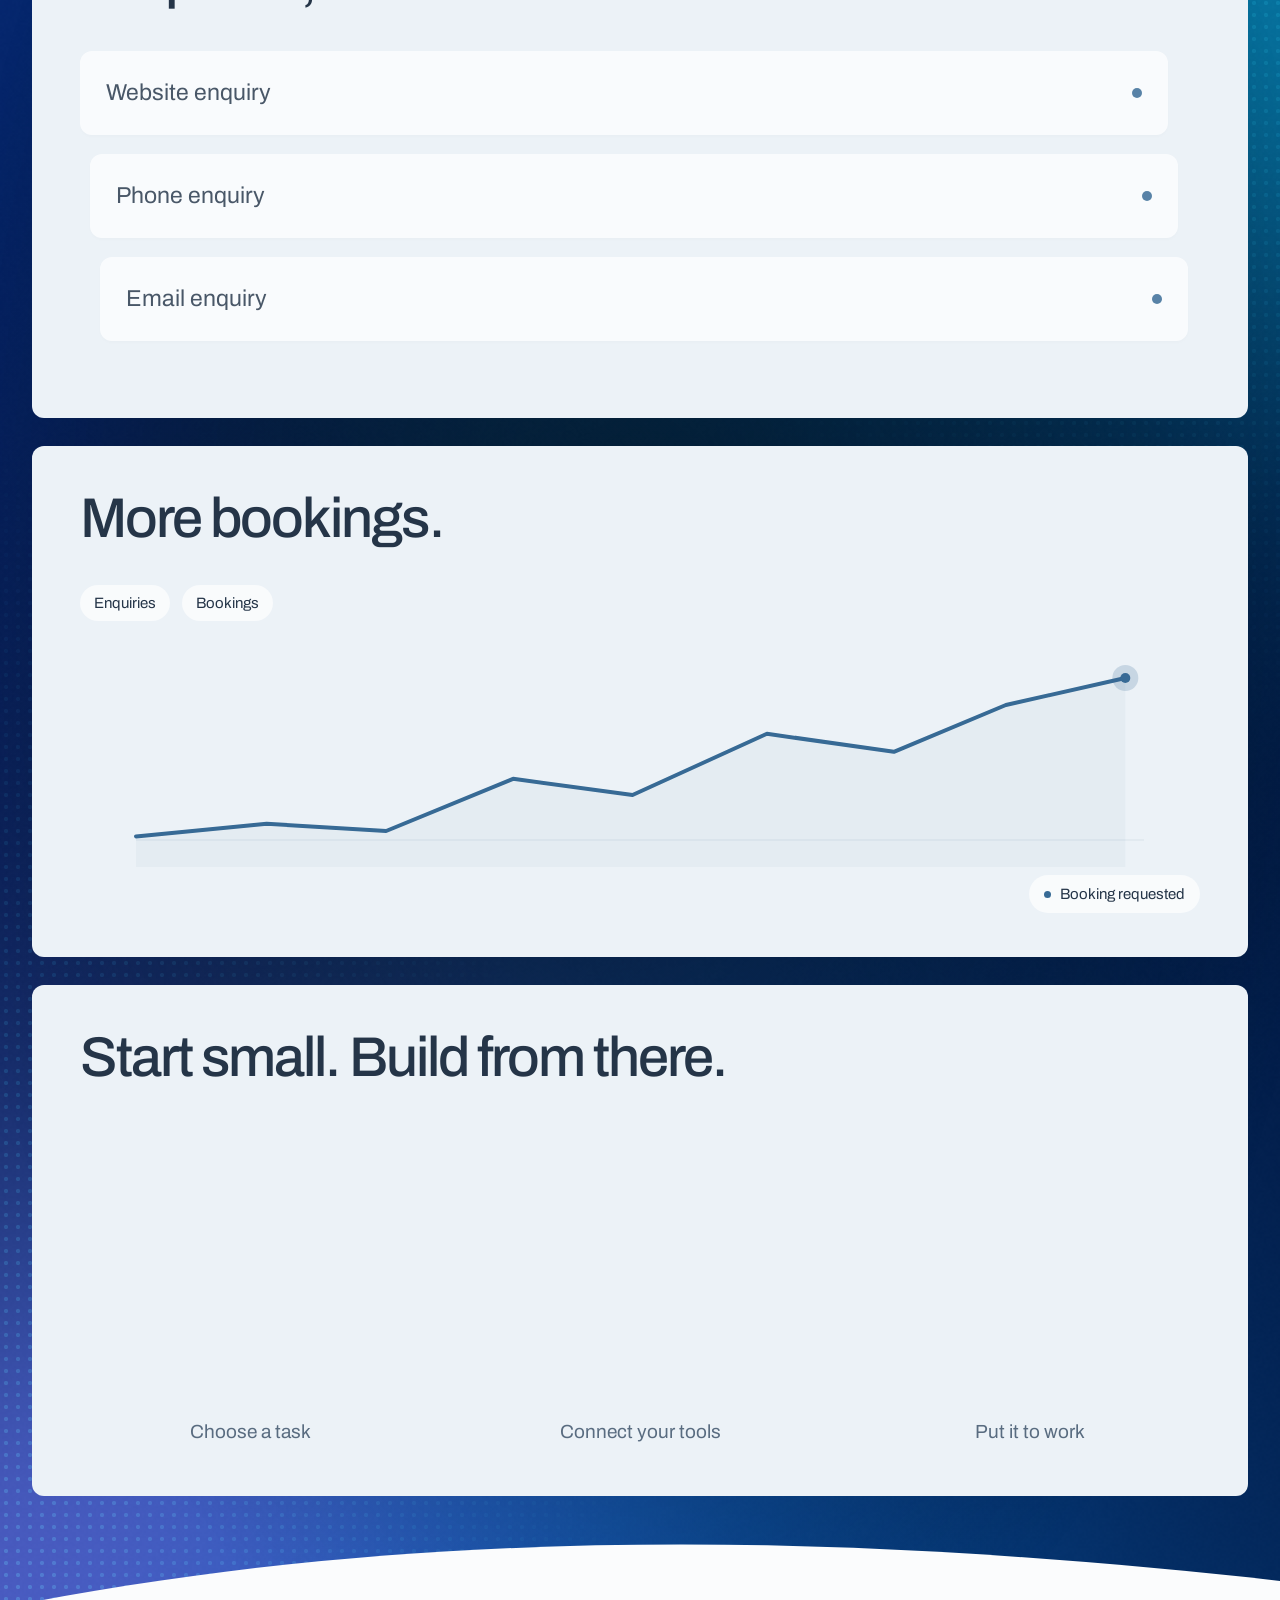
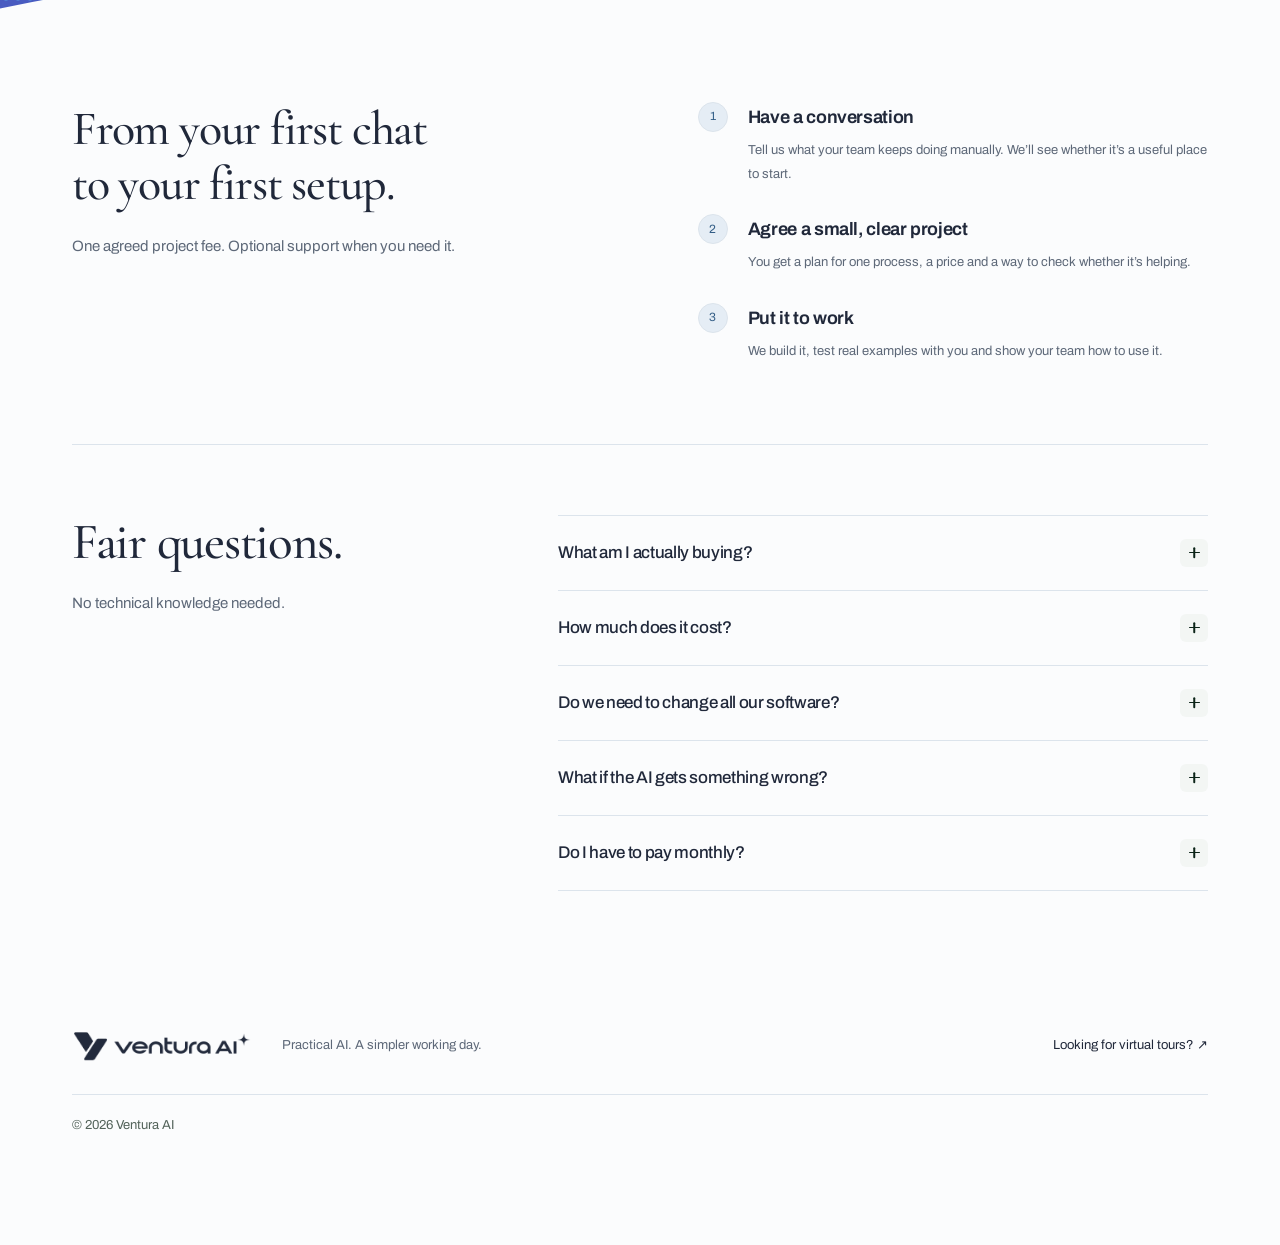
==== commit 1f53115a: "Override legacy header corners" ====
--- a/preview/index.html
+++ b/preview/index.html
@@ -9,7 +9,7 @@
   <link rel="preconnect" href="https://fonts.googleapis.com"><link rel="preconnect" href="https://fonts.gstatic.com" crossorigin>
   <link href="https://fonts.googleapis.com/css2?family=Archivo:wght@400;450;500;600;650;700;750;800&family=Cormorant+Garamond:wght@400;500;600&display=swap" rel="stylesheet">
   <link rel="stylesheet" href="ventura-ai/css/style.css"><link rel="stylesheet" href="ventura-ai/css/refinements.css"><link rel="stylesheet" href="ventura-ai/css/studio.css"><link rel="stylesheet" href="ventura-ai/css/studio-motion.css"><link rel="stylesheet" href="ventura-ai/css/immersive.css"><script src="ventura-ai/js/main.js?v=clean-examples-1" defer></script>
-<link rel="stylesheet" href="ventura-ai/css/refined-controls.css"><link rel="stylesheet" href="ventura-ai/css/controls.css"><link rel="stylesheet" href="ventura-ai/css/hero-gradient.css?v=20260926-readable"><script src="ventura-ai/js/hero-gradient.js?v=sweep-texture-1" defer></script><link rel="stylesheet" href="ventura-ai/css/orb-pointer.css?v=20260926"><script src="ventura-ai/js/orb-pointer.js?v=20260926" defer></script><link rel="stylesheet" href="ventura-ai/css/example-disclosure.css?v=20260926-audit"><link rel="stylesheet" href="ventura-ai/css/benefit-cards.css?v=20260926"><script src="ventura-ai/js/benefit-cards.js?v=20260926" defer></script><link rel="stylesheet" href="ventura-ai/css/card-patterns.css"><link rel="stylesheet" href="approved-cards.css"><link rel="stylesheet" href="polish.css?v=bold-nav-1"><link rel="stylesheet" href="contact.css?v=bold-form-1"><link rel="stylesheet" href="workflow-sweep.css?v=clean-lower-1"><script src="workflow-sweep.js" defer></script><link rel="stylesheet" href="card-figures.css?v=hover-1"><script src="card-figures.js?v=mobile-1" defer></script><link rel="stylesheet" href="responsive.css?v=square-cta-1"><link rel="stylesheet" href="clean-examples.css?v=1"></head>
+<link rel="stylesheet" href="ventura-ai/css/refined-controls.css"><link rel="stylesheet" href="ventura-ai/css/controls.css"><link rel="stylesheet" href="ventura-ai/css/hero-gradient.css?v=20260926-readable"><script src="ventura-ai/js/hero-gradient.js?v=sweep-texture-1" defer></script><link rel="stylesheet" href="ventura-ai/css/orb-pointer.css?v=20260926"><script src="ventura-ai/js/orb-pointer.js?v=20260926" defer></script><link rel="stylesheet" href="ventura-ai/css/example-disclosure.css?v=20260926-audit"><link rel="stylesheet" href="ventura-ai/css/benefit-cards.css?v=20260926"><script src="ventura-ai/js/benefit-cards.js?v=20260926" defer></script><link rel="stylesheet" href="ventura-ai/css/card-patterns.css"><link rel="stylesheet" href="approved-cards.css"><link rel="stylesheet" href="polish.css?v=bold-nav-1"><link rel="stylesheet" href="contact.css?v=bold-form-1"><link rel="stylesheet" href="workflow-sweep.css?v=clean-lower-1"><script src="workflow-sweep.js" defer></script><link rel="stylesheet" href="card-figures.css?v=hover-1"><script src="card-figures.js?v=mobile-1" defer></script><link rel="stylesheet" href="responsive.css?v=square-cta-2"><link rel="stylesheet" href="clean-examples.css?v=1"></head>
 <body data-design="sweep" data-surface="immersive" data-finish="dots" data-gradient="blue" data-theme="blue">
 <a class="skip" href="#main">Skip to content</a>
 <header class="header wrap">
--- a/preview/responsive.css
+++ b/preview/responsive.css
@@ -120,4 +120,4 @@
 }
 
 /* Square header contact button on every screen size. */
-html body .header .button{border-radius:0}
+html body .header a.button.small{border-radius:0!important}
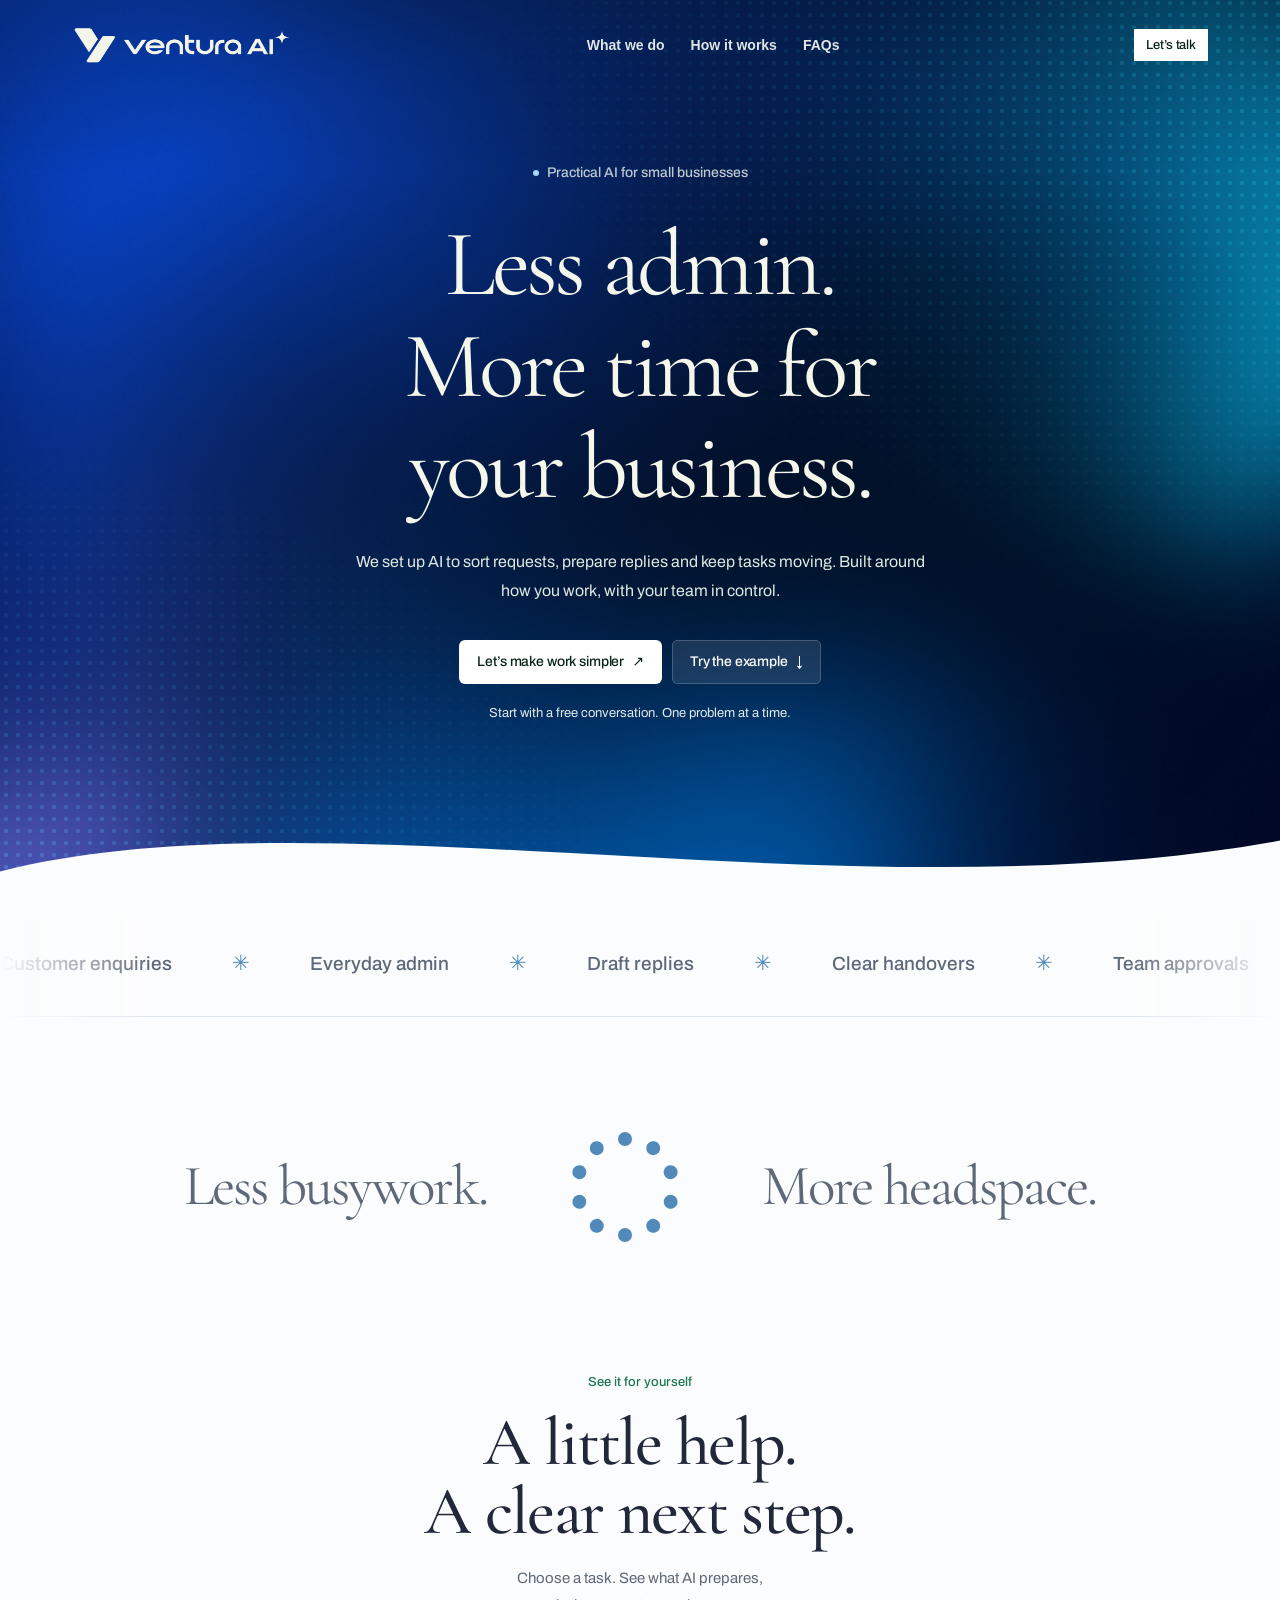
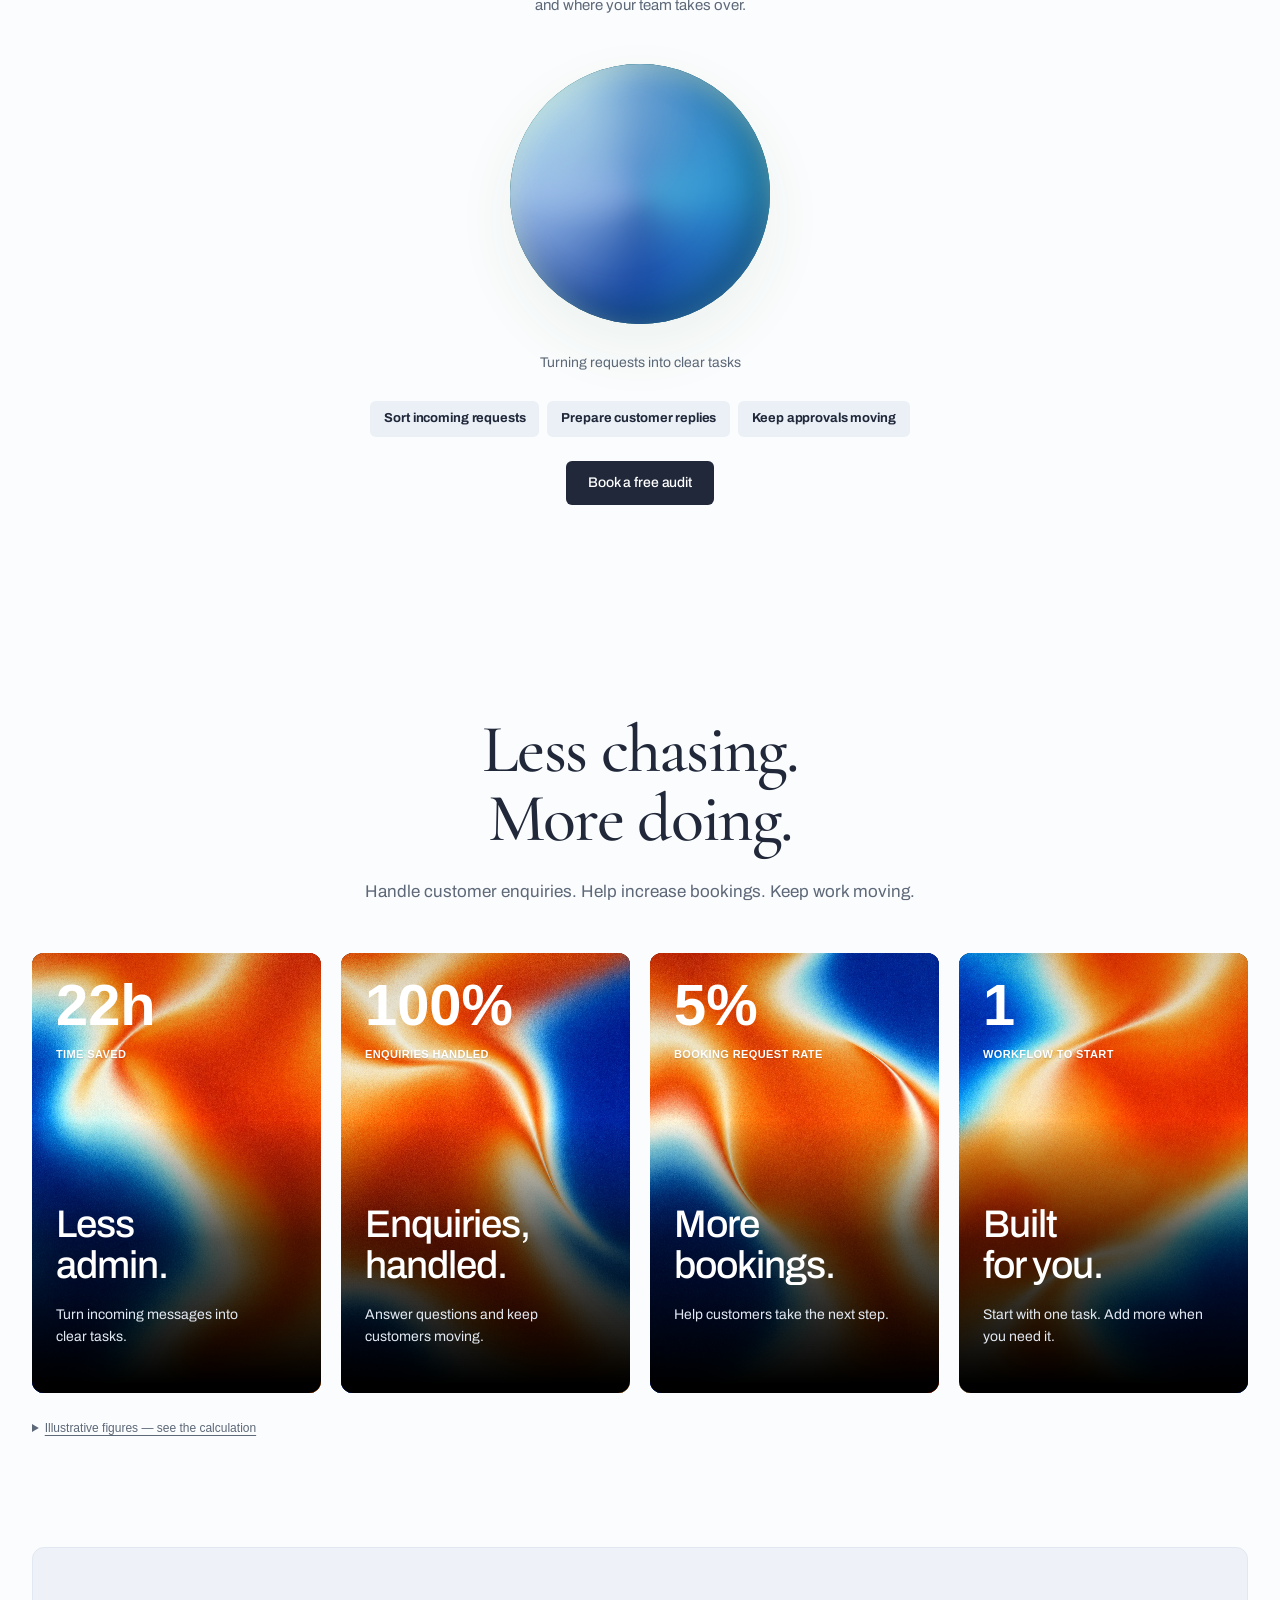
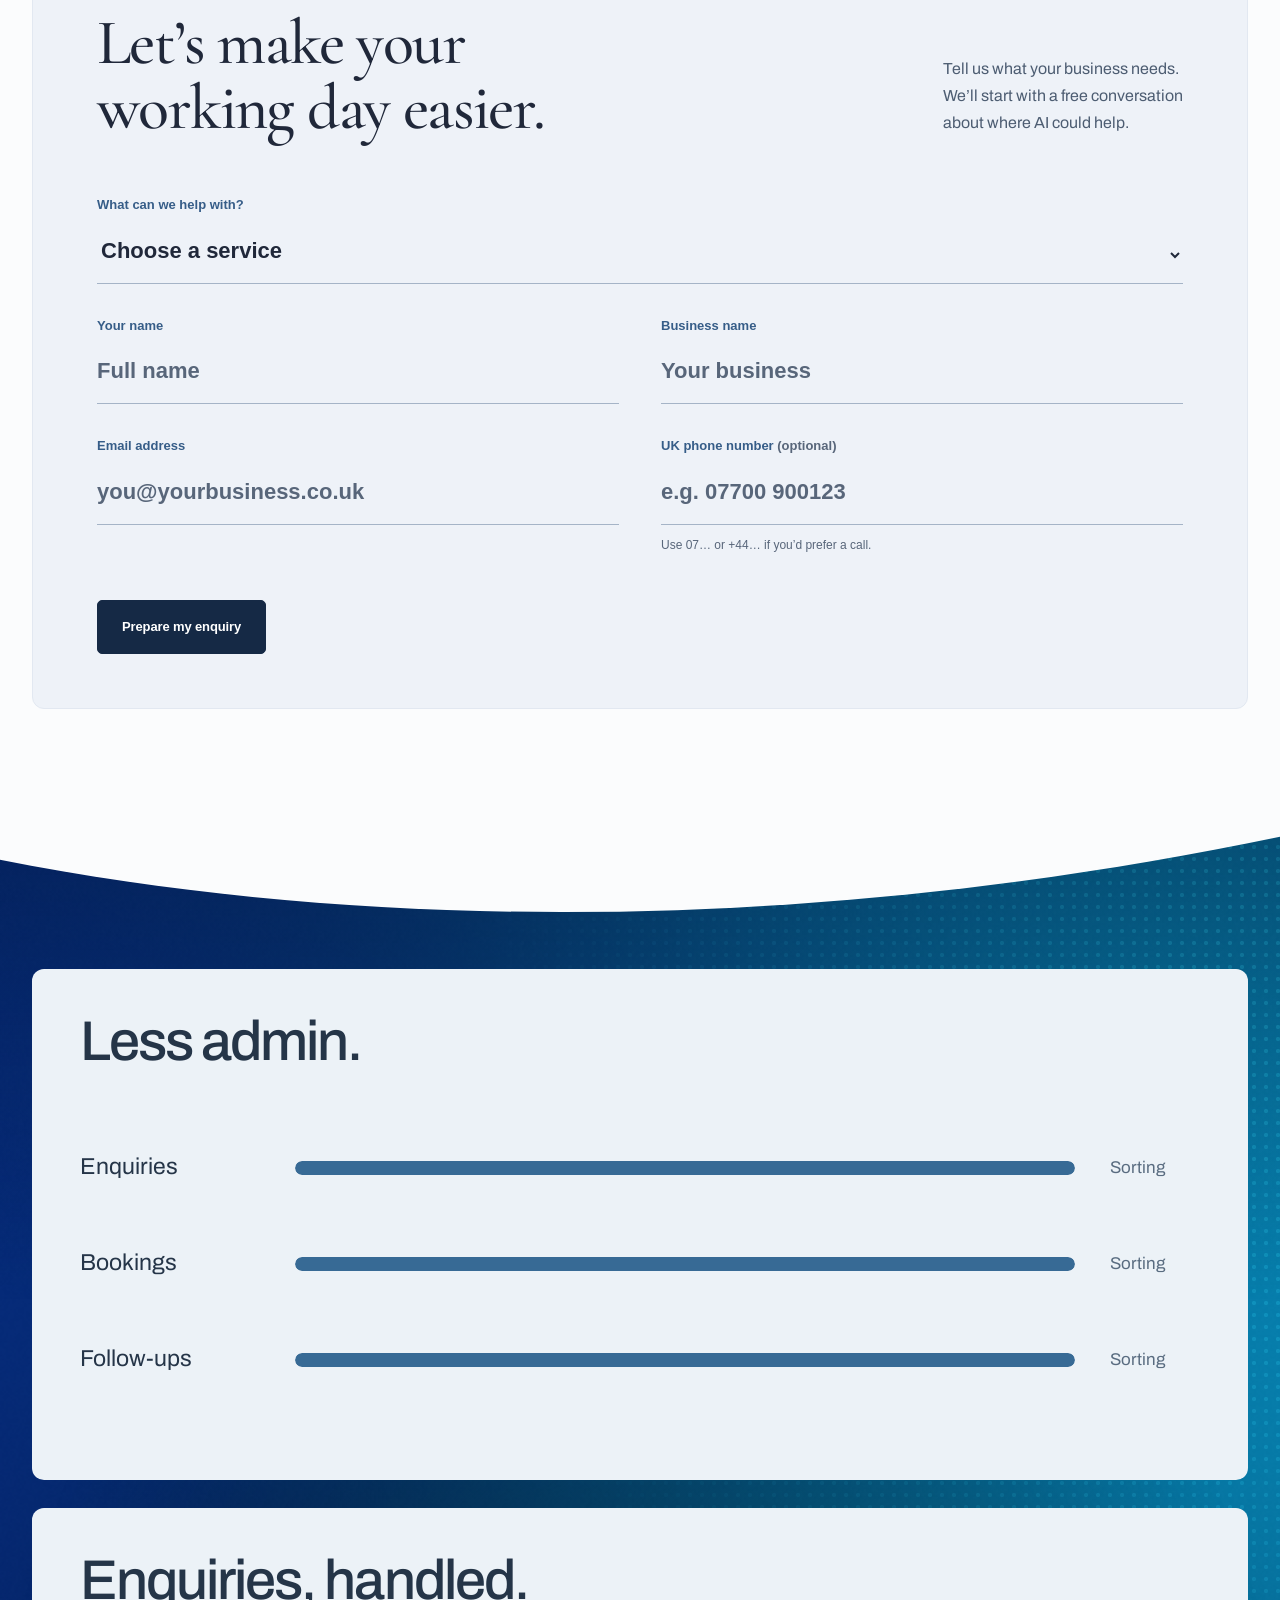
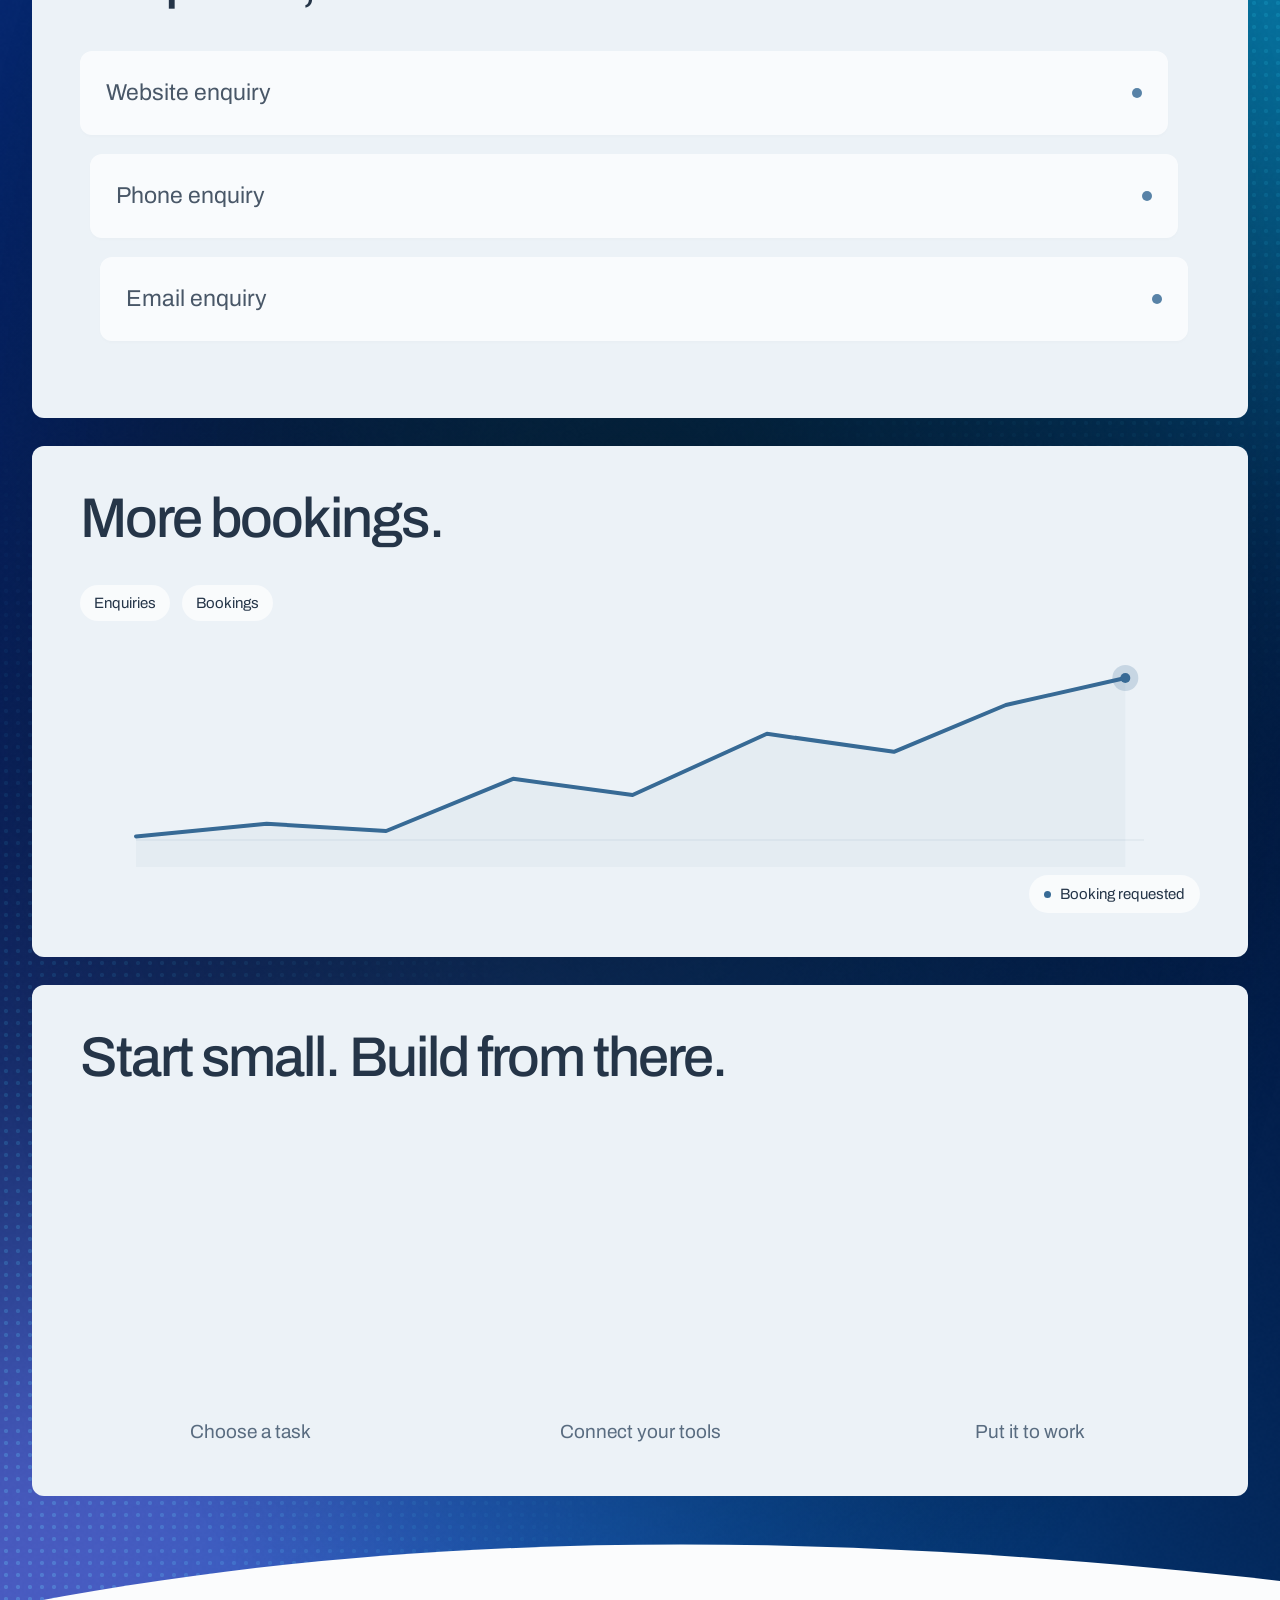
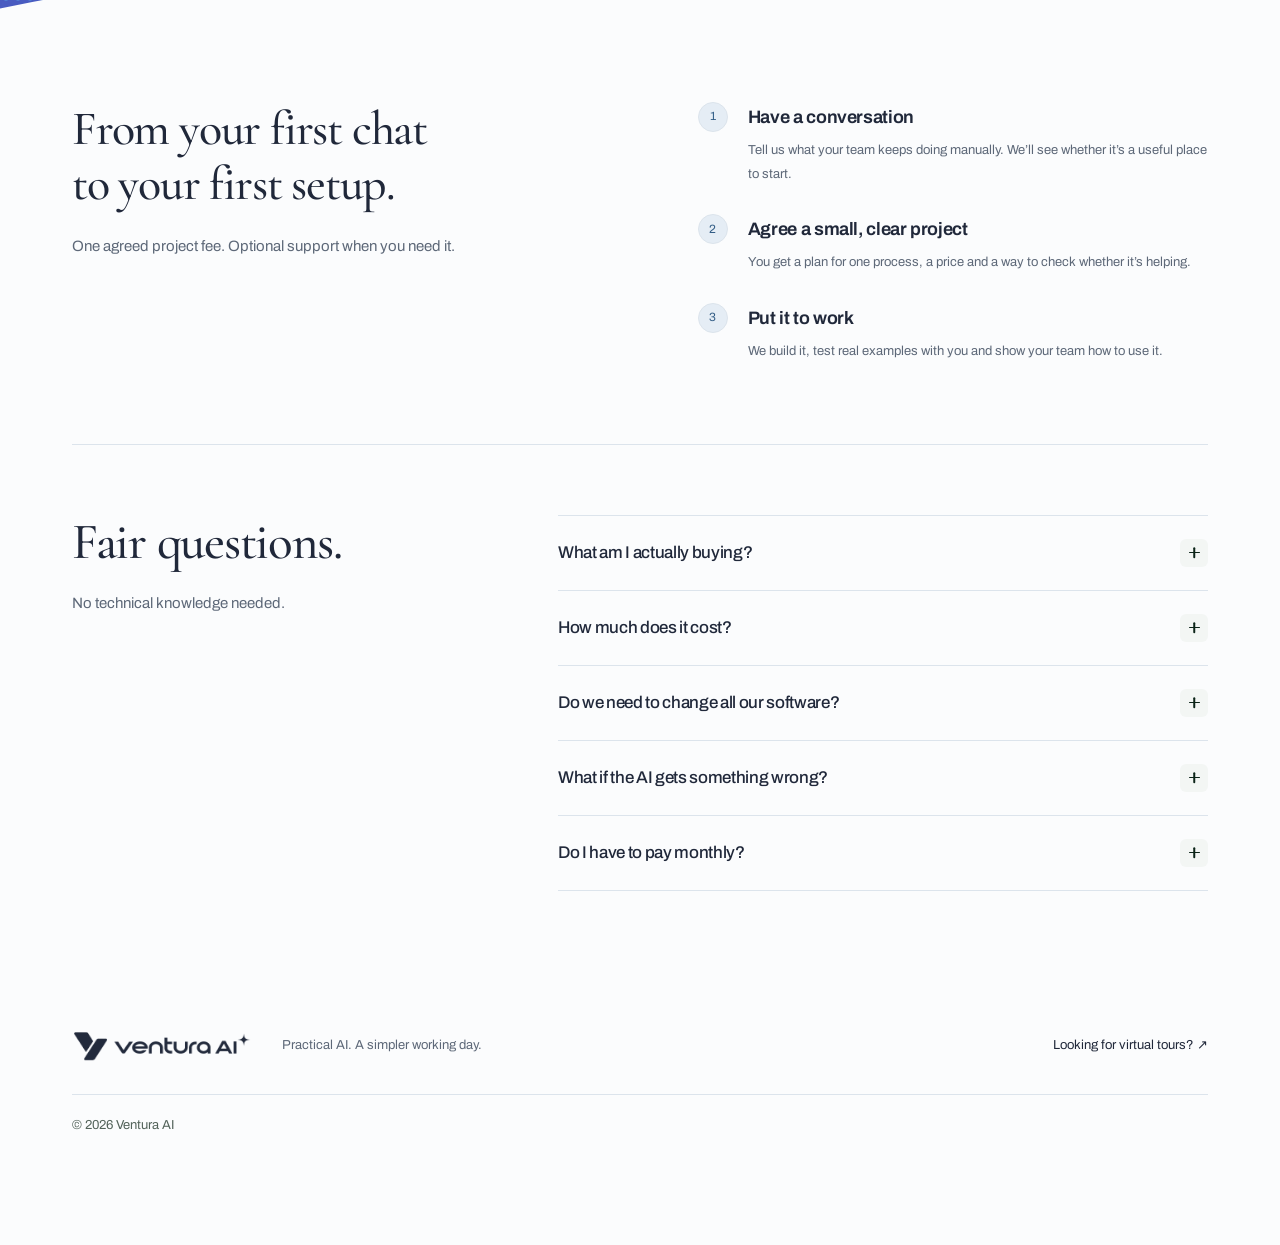
==== commit 61fe51ef: "Sync scroll-linked bridge headings and audit button" ====
--- a/preview/index.html
+++ b/preview/index.html
@@ -35,7 +35,7 @@
             <button role="tab" id="tab-admin" aria-selected="false" aria-controls="example-panel" data-case="admin"><span>Sort incoming requests</span></button>
             <button role="tab" id="tab-enquiries" aria-selected="false" aria-controls="example-panel" tabindex="-1" data-case="enquiries"><span>Prepare customer replies</span></button>
             <button role="tab" id="tab-approvals" aria-selected="false" aria-controls="example-panel" tabindex="-1" data-case="approvals"><span>Keep approvals moving</span></button>
-          </div><div class="example-audit"><a class="button" href="#contact">Book a free audit <span aria-hidden="true">↗</span></a></div></div>    <div class="demo-wrap wrap" id="example-detail" hidden>
+          </div><div class="example-audit"><a class="button" href="#contact">Book a free audit</a></div></div>    <div class="demo-wrap wrap" id="example-detail" hidden>
       
       <div class="demo">
 
@@ -98,4 +98,4 @@
   <div class="design-picker-controls"><div class="design-options" role="group" aria-label="Choose a design"><button type="button" data-option="sweep" aria-pressed="true">Sweep</button><button type="button" data-option="cove" aria-pressed="false">Cove</button><button type="button" data-option="ribbon" aria-pressed="false">Ribbon</button></div><button type="button" id="replay-intro">Replay intro <span aria-hidden="true">↻</span></button></div>
 </aside>
 <script src="ventura-ai/js/refinements.js?v=clean-examples-1"></script><script src="ventura-ai/js/immersive.js?v=20260926-cards"></script>
-<script src="cards-pointer.js"></script></body></html>
+<script src="cards-pointer.js"></script><script src="bridge-scroll.js?v=1"></script></body></html>
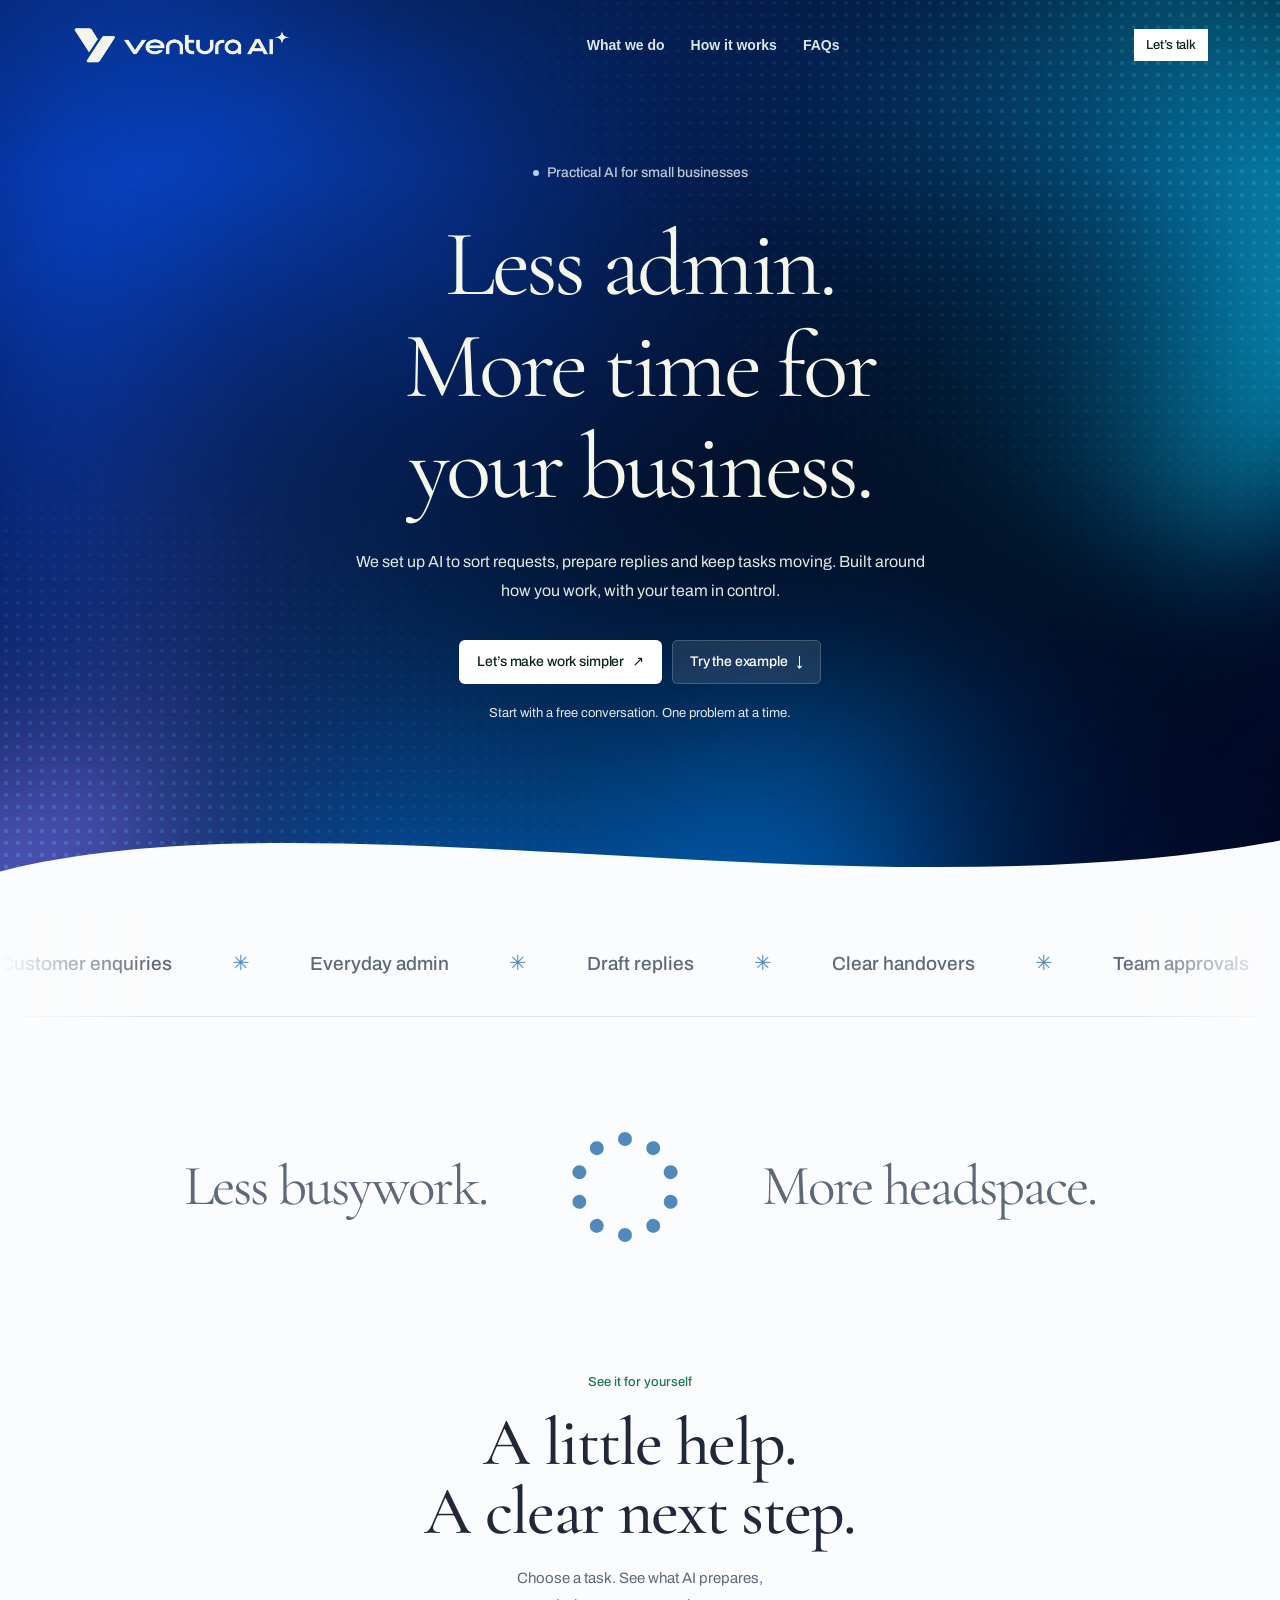
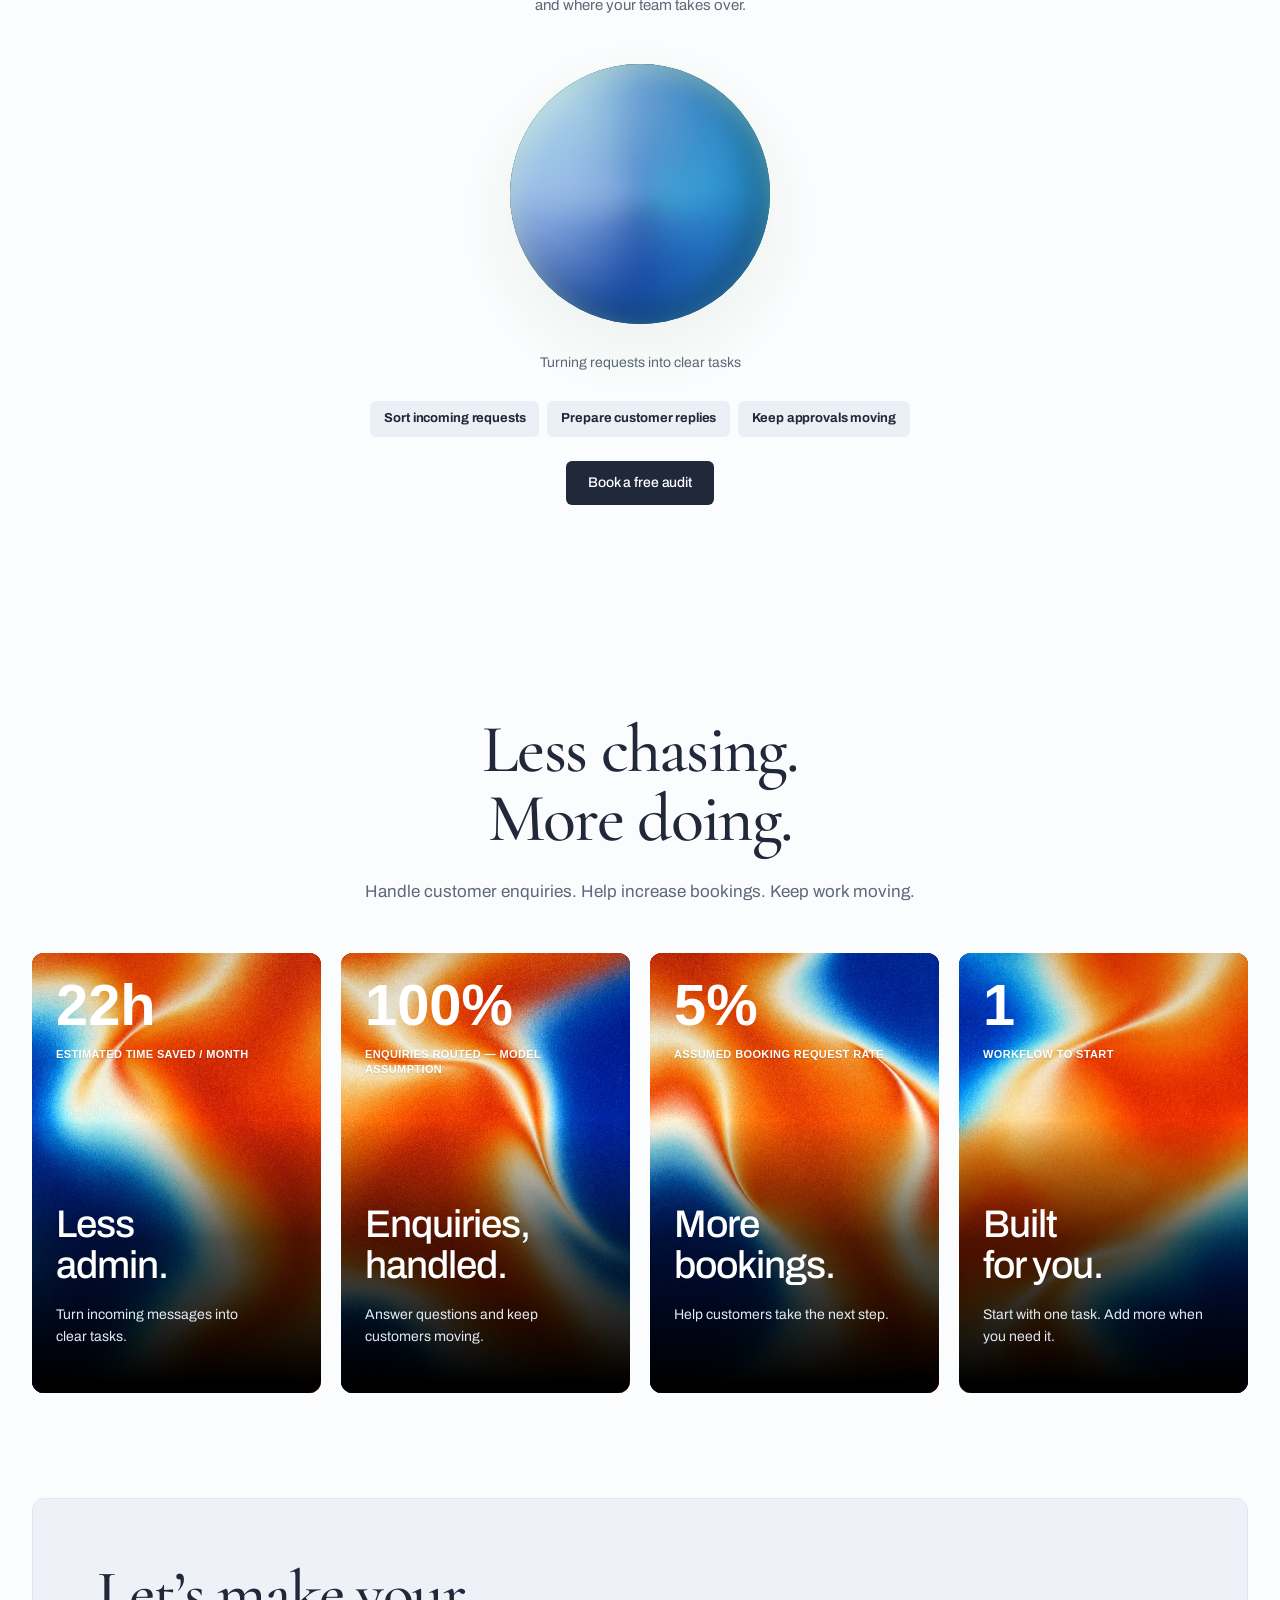
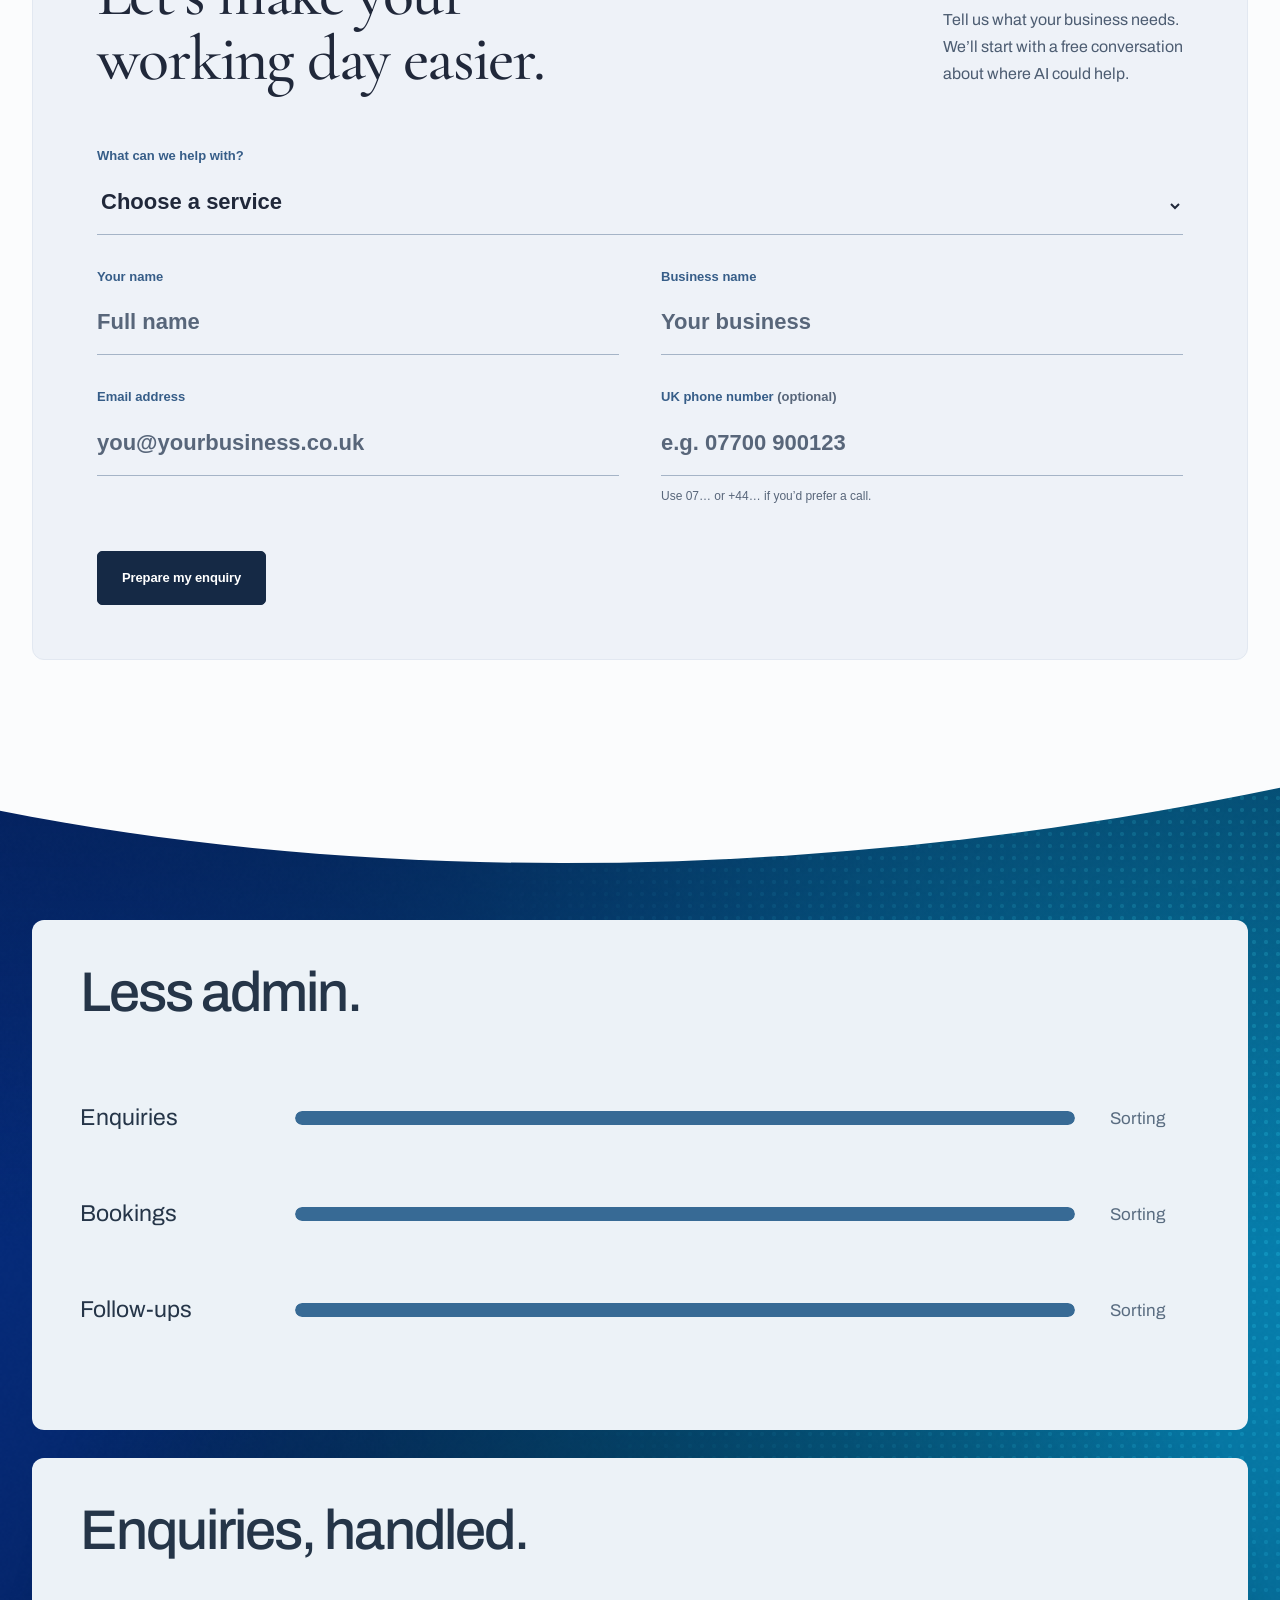
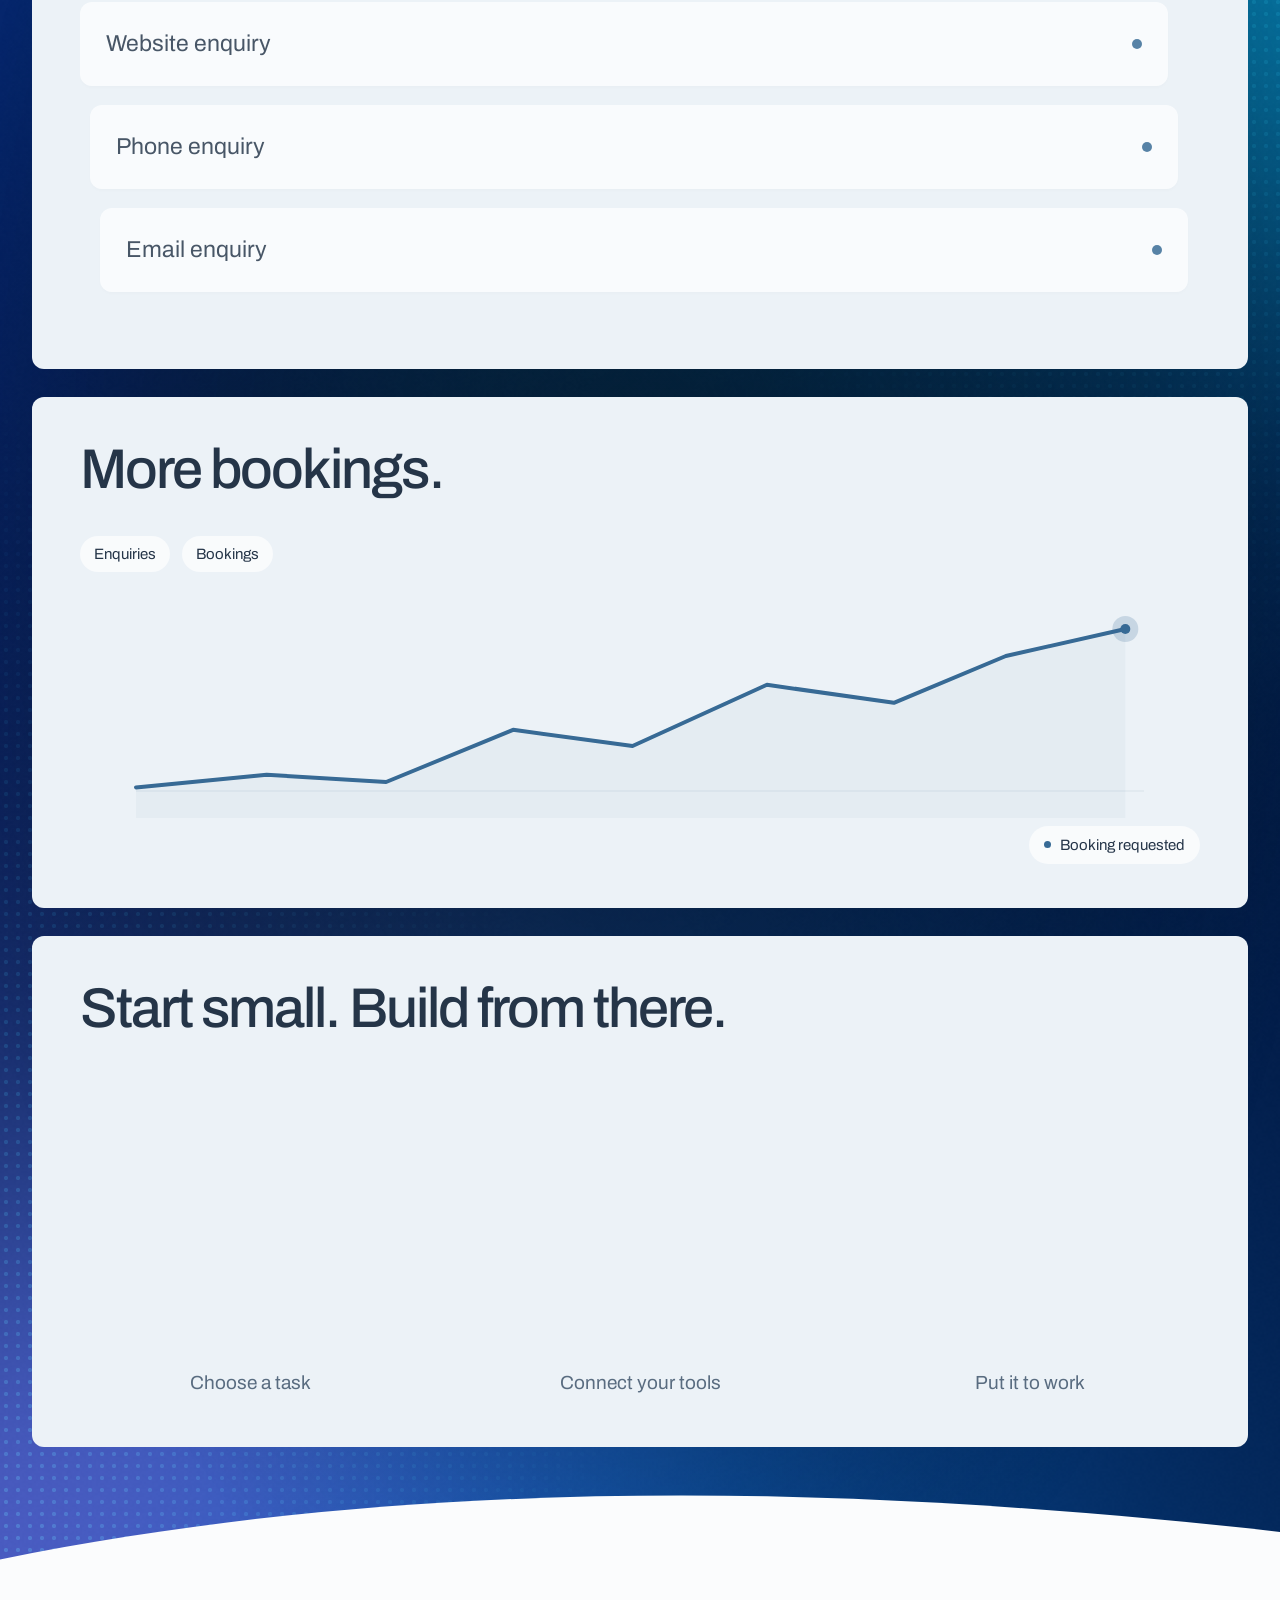
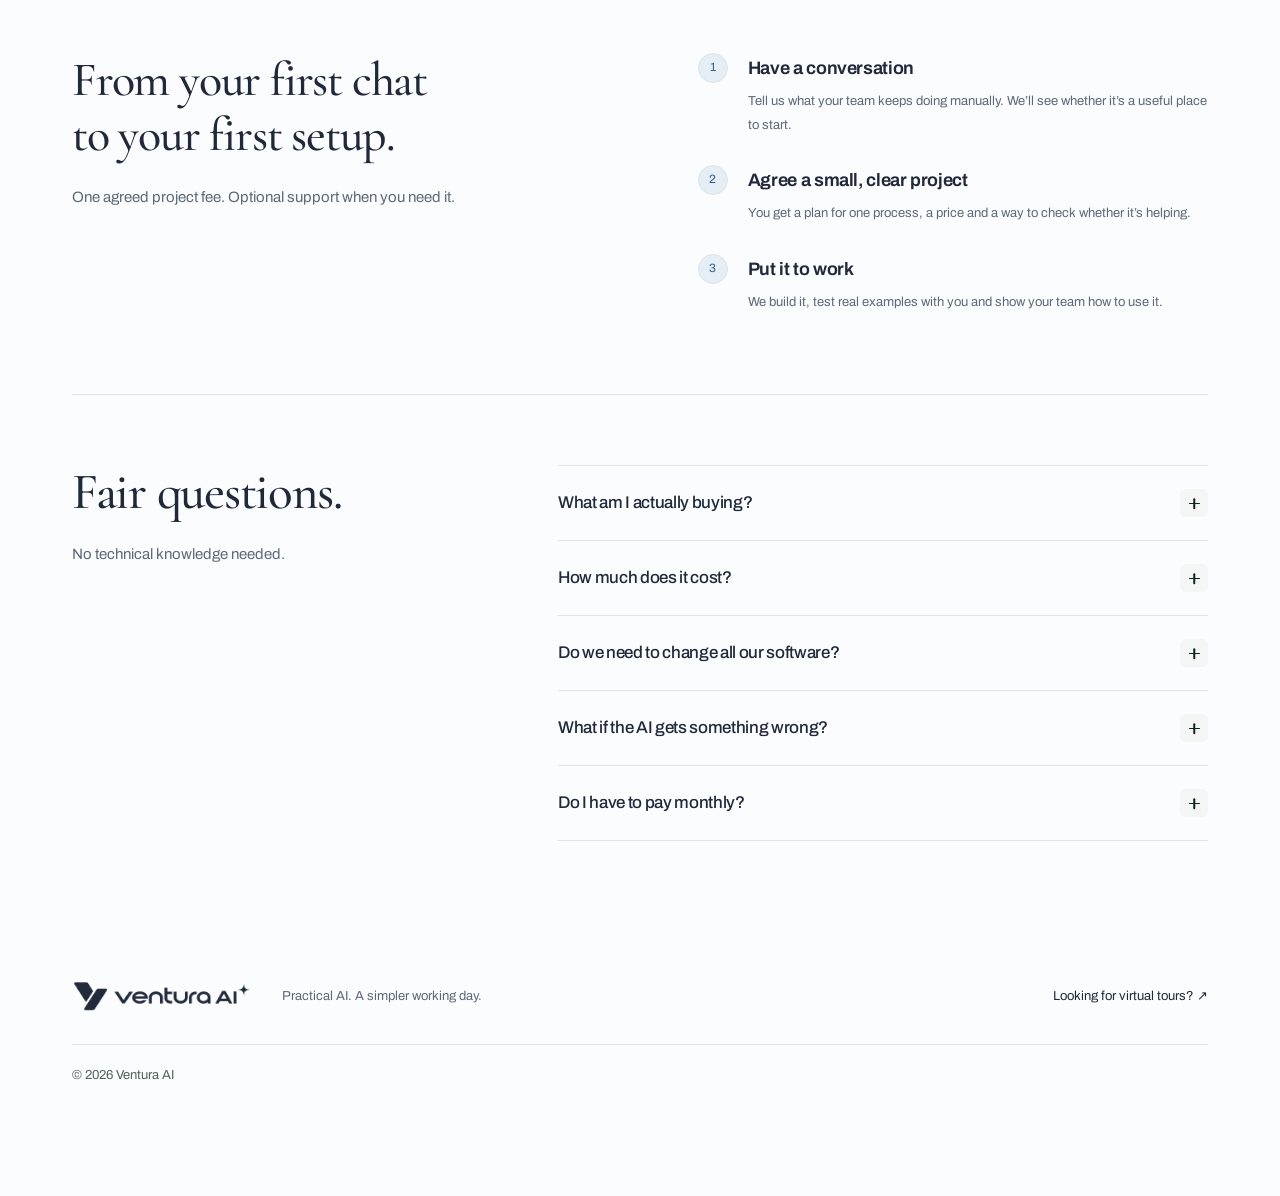
==== commit c8960a3f: "Remove calculation dropdown and label model estimates" ====
--- a/preview/index.html
+++ b/preview/index.html
@@ -9,7 +9,7 @@
   <link rel="preconnect" href="https://fonts.googleapis.com"><link rel="preconnect" href="https://fonts.gstatic.com" crossorigin>
   <link href="https://fonts.googleapis.com/css2?family=Archivo:wght@400;450;500;600;650;700;750;800&family=Cormorant+Garamond:wght@400;500;600&display=swap" rel="stylesheet">
   <link rel="stylesheet" href="ventura-ai/css/style.css"><link rel="stylesheet" href="ventura-ai/css/refinements.css"><link rel="stylesheet" href="ventura-ai/css/studio.css"><link rel="stylesheet" href="ventura-ai/css/studio-motion.css"><link rel="stylesheet" href="ventura-ai/css/immersive.css"><script src="ventura-ai/js/main.js?v=clean-examples-1" defer></script>
-<link rel="stylesheet" href="ventura-ai/css/refined-controls.css"><link rel="stylesheet" href="ventura-ai/css/controls.css"><link rel="stylesheet" href="ventura-ai/css/hero-gradient.css?v=20260926-readable"><script src="ventura-ai/js/hero-gradient.js?v=sweep-texture-1" defer></script><link rel="stylesheet" href="ventura-ai/css/orb-pointer.css?v=20260926"><script src="ventura-ai/js/orb-pointer.js?v=20260926" defer></script><link rel="stylesheet" href="ventura-ai/css/example-disclosure.css?v=20260926-audit"><link rel="stylesheet" href="ventura-ai/css/benefit-cards.css?v=20260926"><script src="ventura-ai/js/benefit-cards.js?v=20260926" defer></script><link rel="stylesheet" href="ventura-ai/css/card-patterns.css"><link rel="stylesheet" href="approved-cards.css"><link rel="stylesheet" href="polish.css?v=bold-nav-1"><link rel="stylesheet" href="contact.css?v=bold-form-1"><link rel="stylesheet" href="workflow-sweep.css?v=clean-lower-1"><script src="workflow-sweep.js" defer></script><link rel="stylesheet" href="card-figures.css?v=hover-1"><script src="card-figures.js?v=mobile-1" defer></script><link rel="stylesheet" href="responsive.css?v=square-cta-2"><link rel="stylesheet" href="clean-examples.css?v=1"></head>
+<link rel="stylesheet" href="ventura-ai/css/refined-controls.css"><link rel="stylesheet" href="ventura-ai/css/controls.css"><link rel="stylesheet" href="ventura-ai/css/hero-gradient.css?v=20260926-readable"><script src="ventura-ai/js/hero-gradient.js?v=sweep-texture-1" defer></script><link rel="stylesheet" href="ventura-ai/css/orb-pointer.css?v=20260926"><script src="ventura-ai/js/orb-pointer.js?v=20260926" defer></script><link rel="stylesheet" href="ventura-ai/css/example-disclosure.css?v=20260926-audit"><link rel="stylesheet" href="ventura-ai/css/benefit-cards.css?v=20260926"><script src="ventura-ai/js/benefit-cards.js?v=20260926" defer></script><link rel="stylesheet" href="ventura-ai/css/card-patterns.css"><link rel="stylesheet" href="approved-cards.css"><link rel="stylesheet" href="polish.css?v=bold-nav-1"><link rel="stylesheet" href="contact.css?v=bold-form-1"><link rel="stylesheet" href="workflow-sweep.css?v=clean-lower-1"><script src="workflow-sweep.js" defer></script><link rel="stylesheet" href="card-figures.css?v=hover-1"><script src="card-figures.js?v=labels-2" defer></script><link rel="stylesheet" href="responsive.css?v=square-cta-2"><link rel="stylesheet" href="clean-examples.css?v=1"></head>
 <body data-design="sweep" data-surface="immersive" data-finish="dots" data-gradient="blue" data-theme="blue">
 <a class="skip" href="#main">Skip to content</a>
 <header class="header wrap">
@@ -57,7 +57,7 @@
 </section>
 
 
-<section class="art-section benefits-section" id="everyday"><div class="heading"><h2 id="benefits-title">Less chasing.<br>More doing.</h2><p>Handle customer enquiries. Help increase bookings. Keep work moving.</p></div><div class="art-grid"><article class="art-card"><iframe class="card-art" src="../studies/?capture=1&v=hover-1&study=01" title="Animated approved abstract art 1" tabindex="-1"></iframe><div class="card-shade" aria-hidden="true"></div><div class="card-copy"><h2>Less<br>admin.</h2><p>Turn incoming messages into clear tasks.</p></div></article><article class="art-card"><iframe class="card-art" src="../studies/?capture=1&v=hover-1&study=02" title="Animated approved abstract art 2" tabindex="-1"></iframe><div class="card-shade" aria-hidden="true"></div><div class="card-copy"><h2>Enquiries,<br>handled.</h2><p>Answer questions and keep customers moving.</p></div></article><article class="art-card"><iframe class="card-art" src="../studies/?capture=1&v=hover-1&study=03" title="Animated approved abstract art 3" tabindex="-1"></iframe><div class="card-shade" aria-hidden="true"></div><div class="card-copy"><h2>More<br>bookings.</h2><p>Help customers take the next step.</p></div></article><article class="art-card"><iframe class="card-art" src="../studies/?capture=1&v=hover-1&study=04" title="Animated fourth abstract art variation" tabindex="-1"></iframe><div class="card-shade" aria-hidden="true"></div><div class="card-copy"><h2>Built<br>for you.</h2><p>Start with one task. Add more when you need it.</p></div></article></div><details class="figure-assumptions"><summary>Illustrative figures — see the calculation</summary><p>This example assumes 20 enquiries a day across 22 working days: 440 enquiries a month. Saving 3 minutes on each would save 1,320 minutes, or 22 hours. The 100% figure assumes all 440 enquiries enter the workflow; it is not a measured accuracy or resolution rate. A 5% booking-request rate would give 22 requests a month; this is a scenario assumption, not a claimed uplift. These are scenario estimates, not measured client results or guaranteed improvements. Actual results depend on your workload and setup. We start with one agreed workflow.</p></details></section>
+<section class="art-section benefits-section" id="everyday"><div class="heading"><h2 id="benefits-title">Less chasing.<br>More doing.</h2><p>Handle customer enquiries. Help increase bookings. Keep work moving.</p></div><div class="art-grid"><article class="art-card"><iframe class="card-art" src="../studies/?capture=1&v=hover-1&study=01" title="Animated approved abstract art 1" tabindex="-1"></iframe><div class="card-shade" aria-hidden="true"></div><div class="card-copy"><h2>Less<br>admin.</h2><p>Turn incoming messages into clear tasks.</p></div></article><article class="art-card"><iframe class="card-art" src="../studies/?capture=1&v=hover-1&study=02" title="Animated approved abstract art 2" tabindex="-1"></iframe><div class="card-shade" aria-hidden="true"></div><div class="card-copy"><h2>Enquiries,<br>handled.</h2><p>Answer questions and keep customers moving.</p></div></article><article class="art-card"><iframe class="card-art" src="../studies/?capture=1&v=hover-1&study=03" title="Animated approved abstract art 3" tabindex="-1"></iframe><div class="card-shade" aria-hidden="true"></div><div class="card-copy"><h2>More<br>bookings.</h2><p>Help customers take the next step.</p></div></article><article class="art-card"><iframe class="card-art" src="../studies/?capture=1&v=hover-1&study=04" title="Animated fourth abstract art variation" tabindex="-1"></iframe><div class="card-shade" aria-hidden="true"></div><div class="card-copy"><h2>Built<br>for you.</h2><p>Start with one task. Add more when you need it.</p></div></article></div></section>
 
 <section class="callback-section" id="contact" aria-labelledby="callback-title">
   <div class="callback-panel">
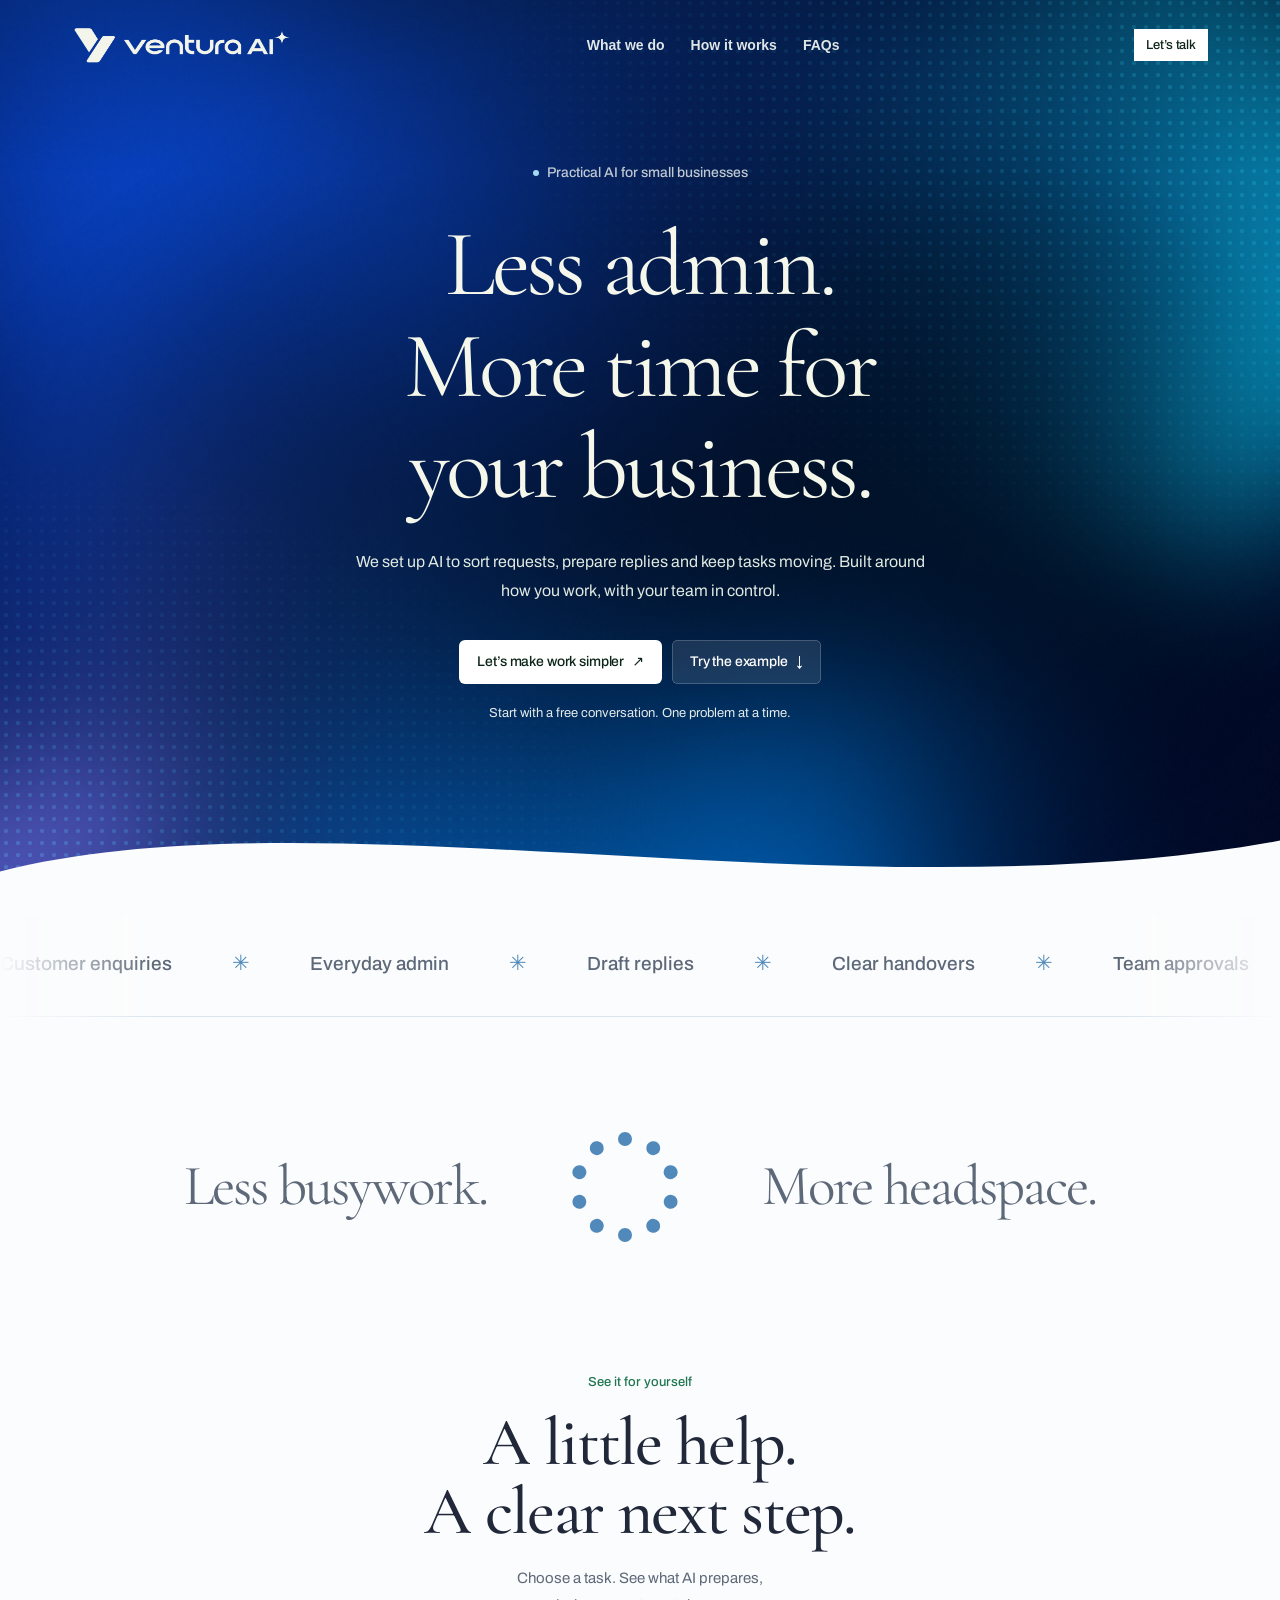
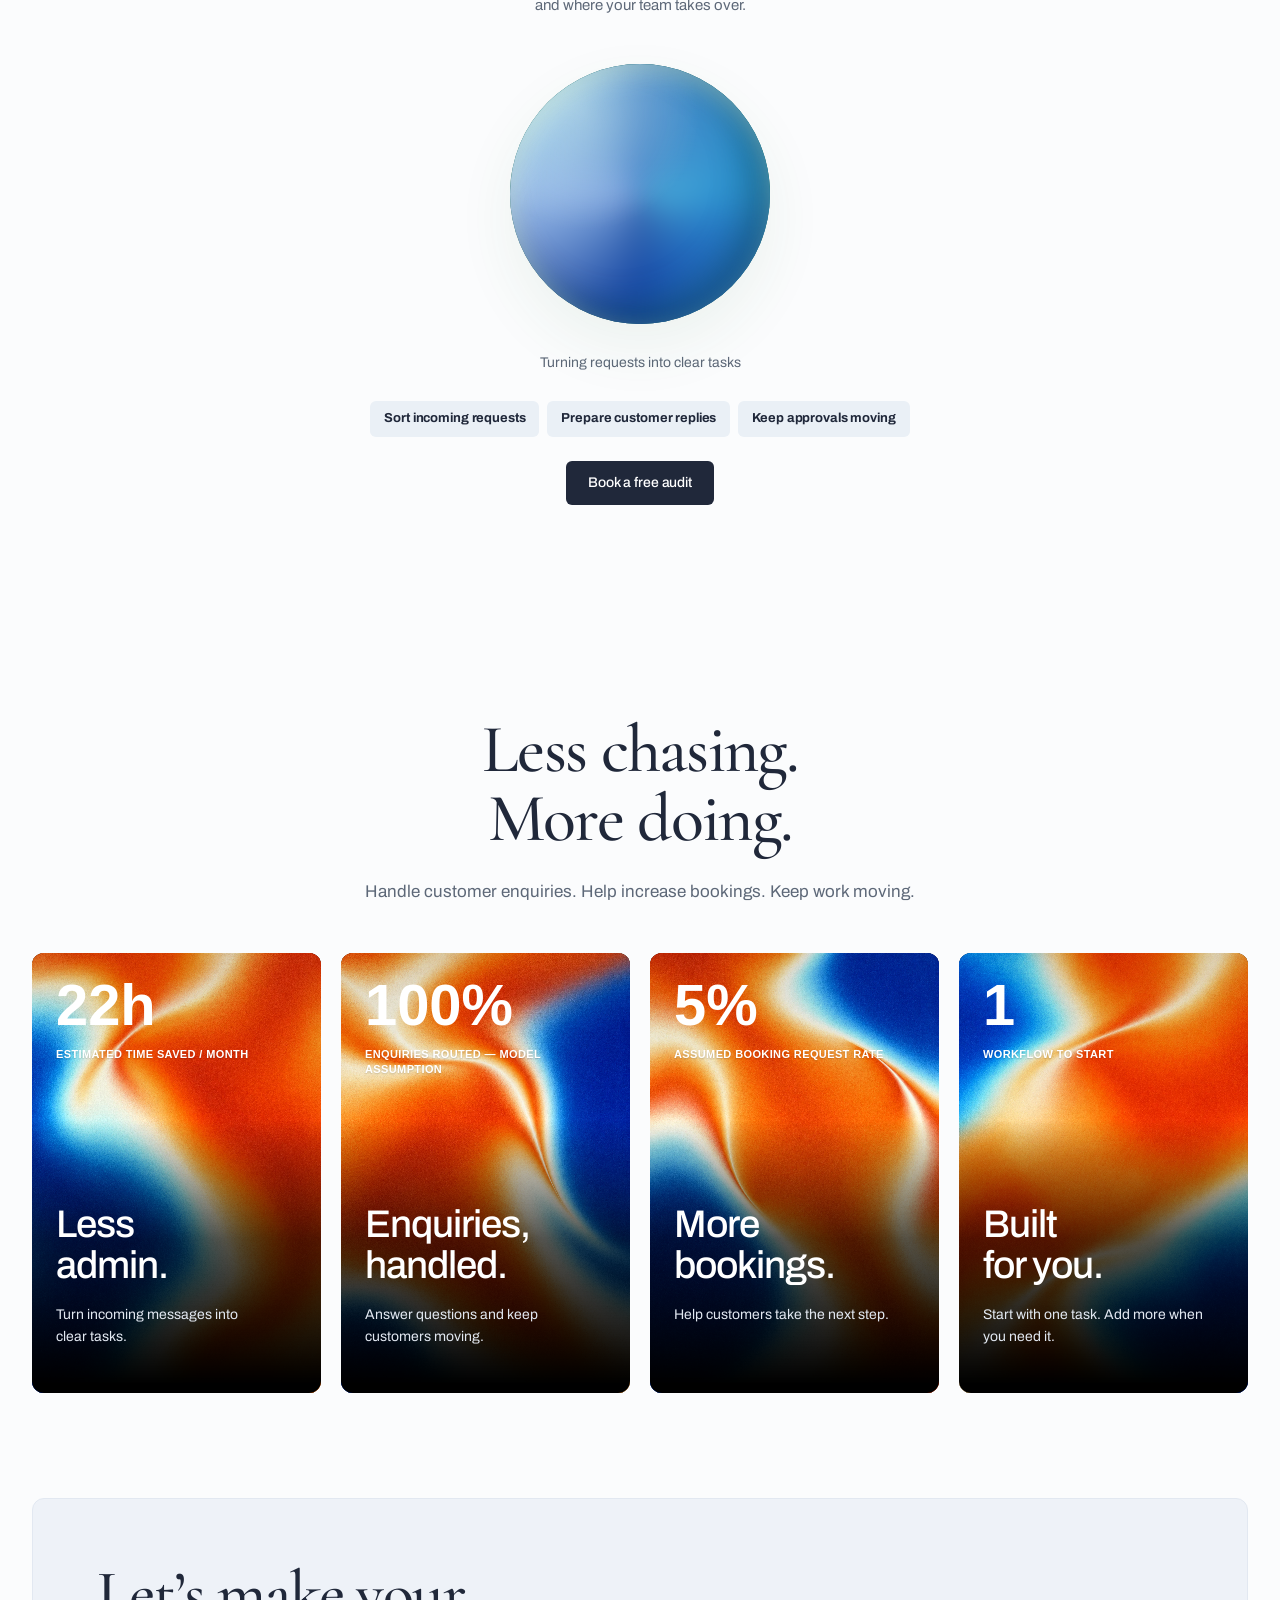
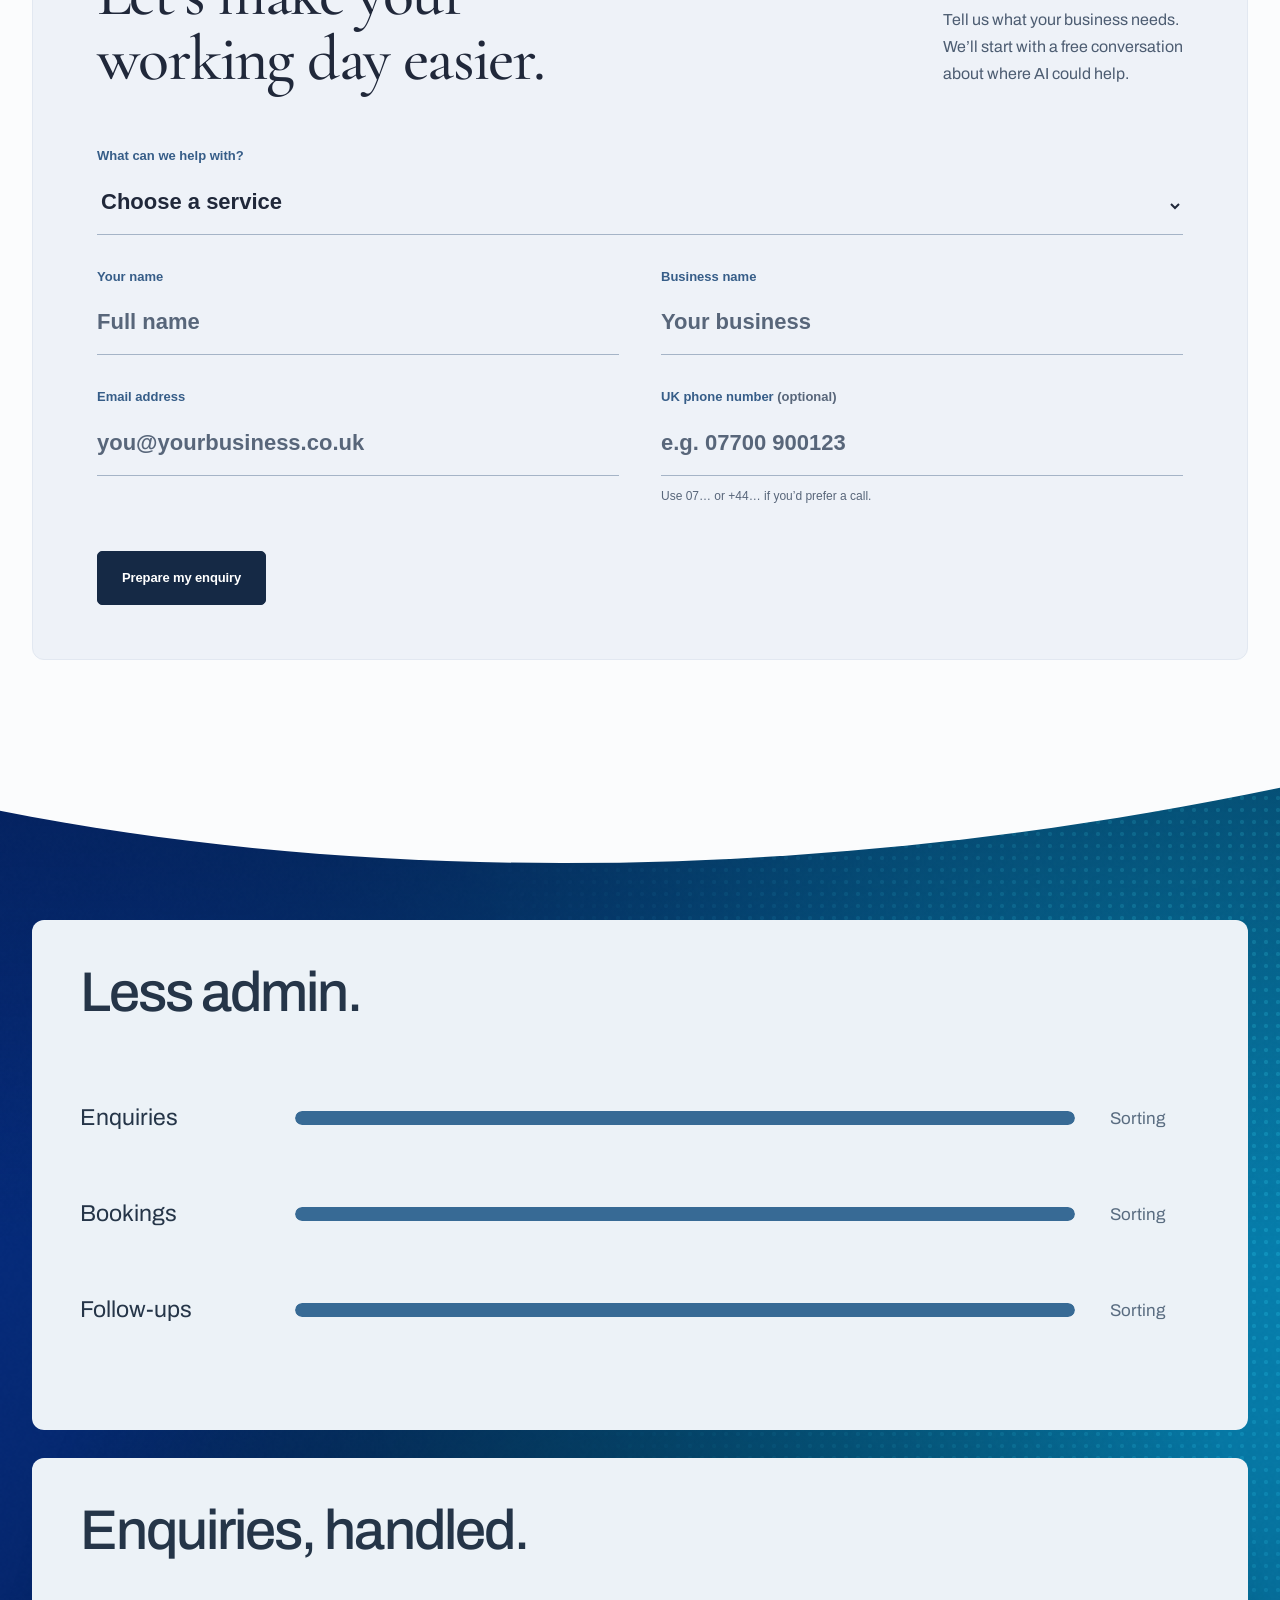
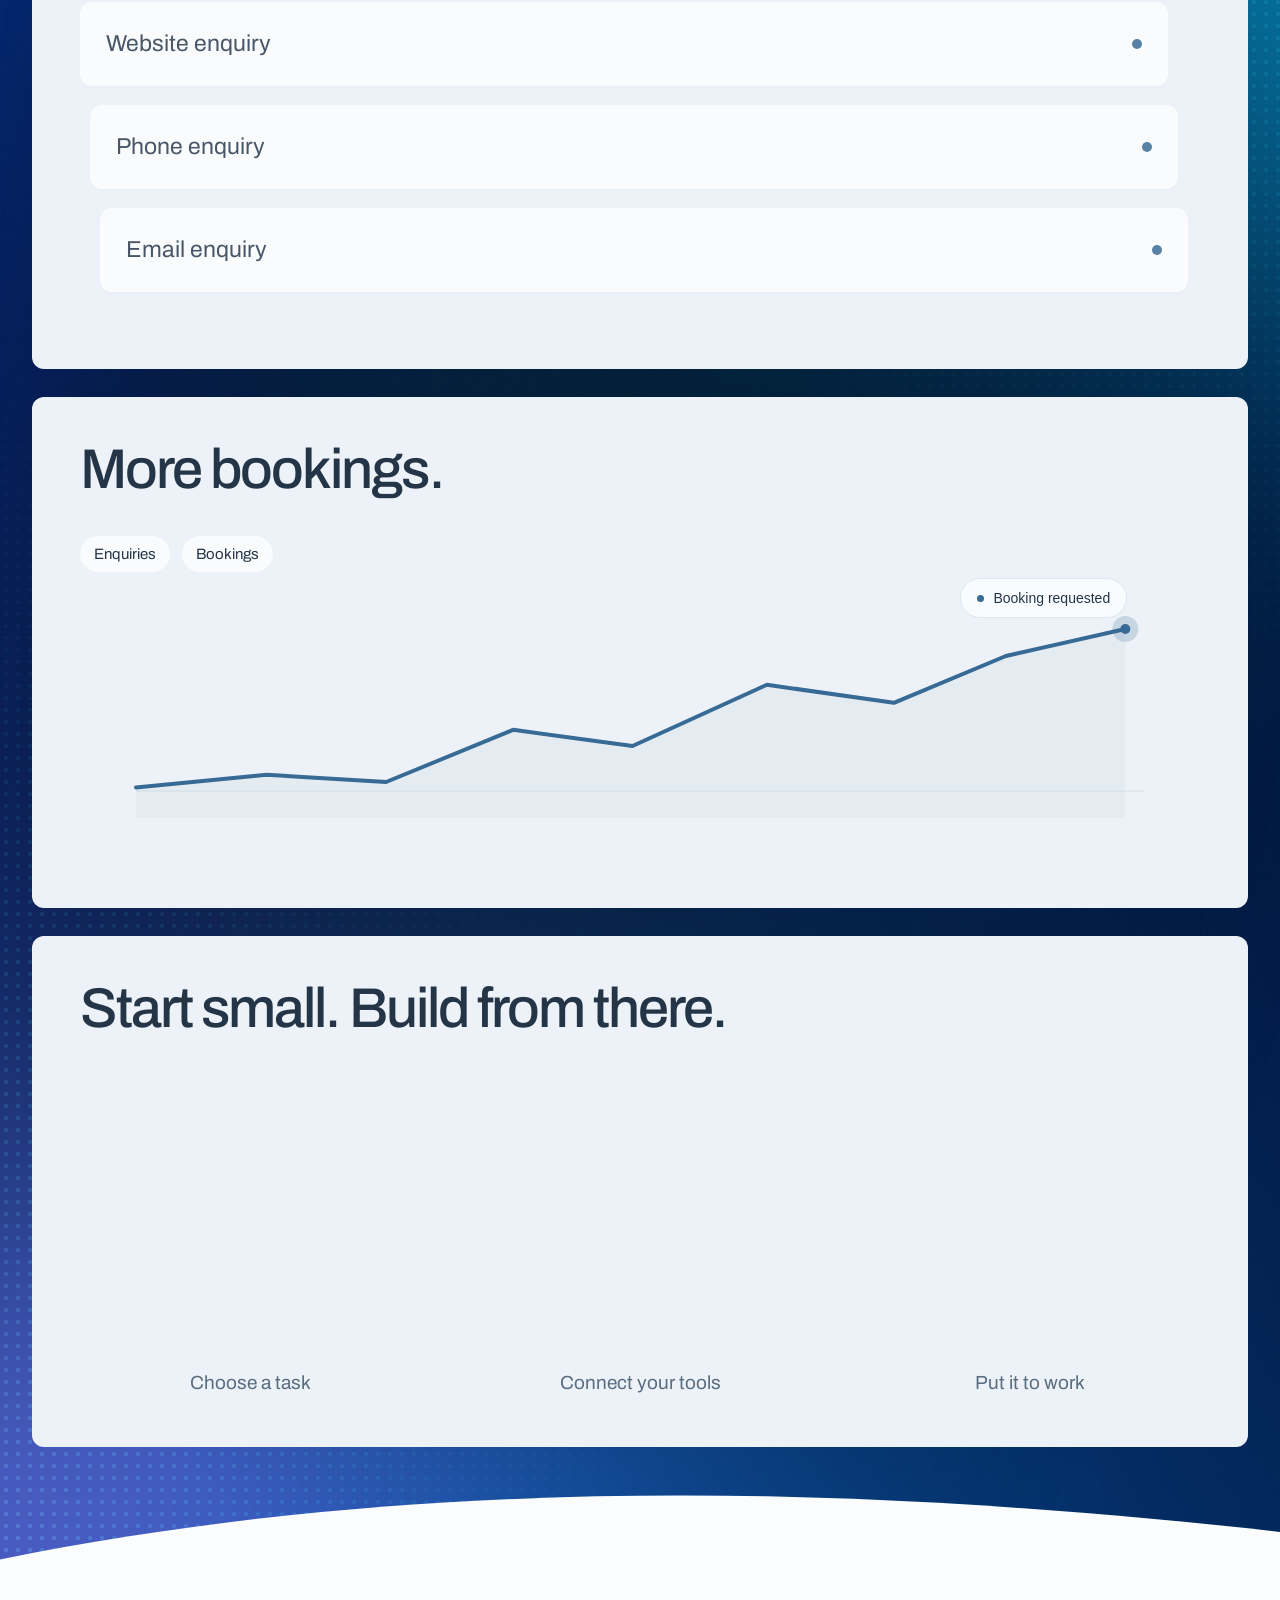
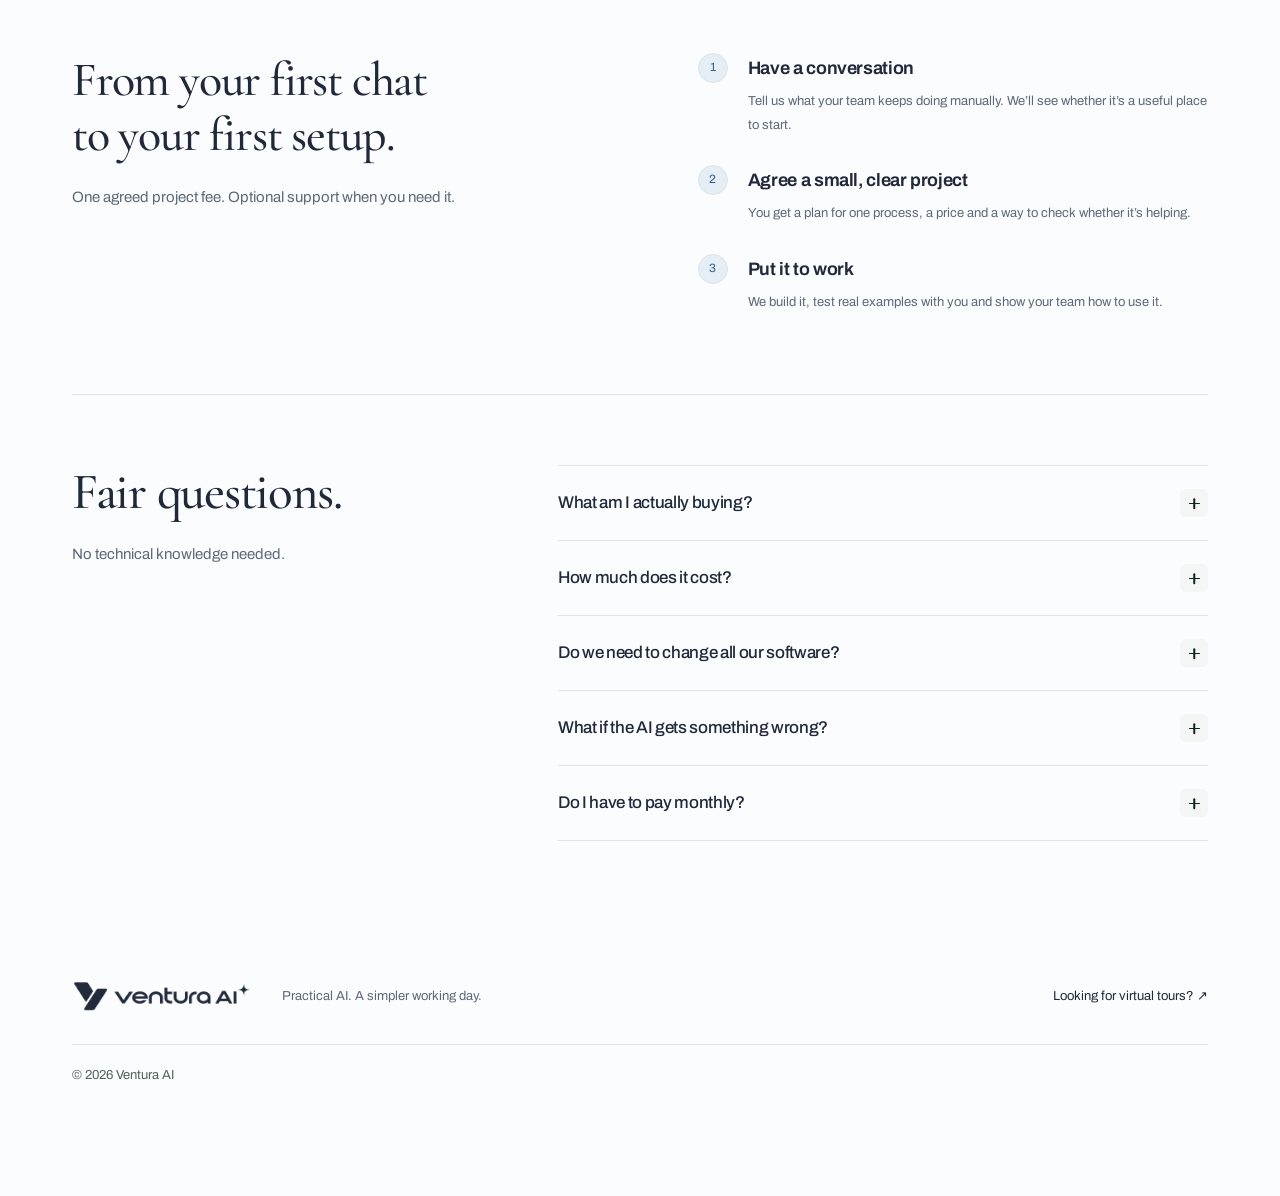
==== commit d6e38143: "Match booking badge placement" ====
--- a/preview/index.html
+++ b/preview/index.html
@@ -9,7 +9,7 @@
   <link rel="preconnect" href="https://fonts.googleapis.com"><link rel="preconnect" href="https://fonts.gstatic.com" crossorigin>
   <link href="https://fonts.googleapis.com/css2?family=Archivo:wght@400;450;500;600;650;700;750;800&family=Cormorant+Garamond:wght@400;500;600&display=swap" rel="stylesheet">
   <link rel="stylesheet" href="ventura-ai/css/style.css"><link rel="stylesheet" href="ventura-ai/css/refinements.css"><link rel="stylesheet" href="ventura-ai/css/studio.css"><link rel="stylesheet" href="ventura-ai/css/studio-motion.css"><link rel="stylesheet" href="ventura-ai/css/immersive.css"><script src="ventura-ai/js/main.js?v=clean-examples-1" defer></script>
-<link rel="stylesheet" href="ventura-ai/css/refined-controls.css"><link rel="stylesheet" href="ventura-ai/css/controls.css"><link rel="stylesheet" href="ventura-ai/css/hero-gradient.css?v=20260926-readable"><script src="ventura-ai/js/hero-gradient.js?v=sweep-texture-1" defer></script><link rel="stylesheet" href="ventura-ai/css/orb-pointer.css?v=20260926"><script src="ventura-ai/js/orb-pointer.js?v=20260926" defer></script><link rel="stylesheet" href="ventura-ai/css/example-disclosure.css?v=20260926-audit"><link rel="stylesheet" href="ventura-ai/css/benefit-cards.css?v=20260926"><script src="ventura-ai/js/benefit-cards.js?v=20260926" defer></script><link rel="stylesheet" href="ventura-ai/css/card-patterns.css"><link rel="stylesheet" href="approved-cards.css"><link rel="stylesheet" href="polish.css?v=bold-nav-1"><link rel="stylesheet" href="contact.css?v=bold-form-1"><link rel="stylesheet" href="workflow-sweep.css?v=clean-lower-1"><script src="workflow-sweep.js" defer></script><link rel="stylesheet" href="card-figures.css?v=hover-1"><script src="card-figures.js?v=labels-2" defer></script><link rel="stylesheet" href="responsive.css?v=square-cta-2"><link rel="stylesheet" href="clean-examples.css?v=1"></head>
+<link rel="stylesheet" href="ventura-ai/css/refined-controls.css"><link rel="stylesheet" href="ventura-ai/css/controls.css"><link rel="stylesheet" href="ventura-ai/css/hero-gradient.css?v=20260926-readable"><script src="ventura-ai/js/hero-gradient.js?v=sweep-texture-1" defer></script><link rel="stylesheet" href="ventura-ai/css/orb-pointer.css?v=20260926"><script src="ventura-ai/js/orb-pointer.js?v=20260926" defer></script><link rel="stylesheet" href="ventura-ai/css/example-disclosure.css?v=20260926-audit"><link rel="stylesheet" href="ventura-ai/css/benefit-cards.css?v=20260926"><script src="ventura-ai/js/benefit-cards.js?v=20260926" defer></script><link rel="stylesheet" href="ventura-ai/css/card-patterns.css"><link rel="stylesheet" href="approved-cards.css"><link rel="stylesheet" href="polish.css?v=bold-nav-1"><link rel="stylesheet" href="contact.css?v=bold-form-1"><link rel="stylesheet" href="workflow-sweep.css?v=clean-lower-1"><script src="workflow-sweep.js" defer></script><link rel="stylesheet" href="card-figures.css?v=hover-1"><script src="card-figures.js?v=labels-2" defer></script><link rel="stylesheet" href="responsive.css?v=booking-badge-1"><link rel="stylesheet" href="clean-examples.css?v=1"></head>
 <body data-design="sweep" data-surface="immersive" data-finish="dots" data-gradient="blue" data-theme="blue">
 <a class="skip" href="#main">Skip to content</a>
 <header class="header wrap">
--- a/preview/responsive.css
+++ b/preview/responsive.css
@@ -121,3 +121,7 @@
 
 /* Square header contact button on every screen size. */
 html body .header a.button.small{border-radius:0!important}
+
+/* Keep the booking confirmation next to the completed graph. */
+html body .workflow-sweep .flow-booking .flow-status{top:64px;bottom:auto;right:6.5%;padding:10px 16px;border:1px solid #dce7f0;background:#f9fcff;font-family:"Helvetica Neue",Helvetica,Arial,sans-serif;font-size:14px;line-height:1.3;box-shadow:none}
+@media(max-width:760px){html body .workflow-sweep .flow-booking .flow-status{top:54px;right:4%;padding:8px 12px;font-size:12px}}
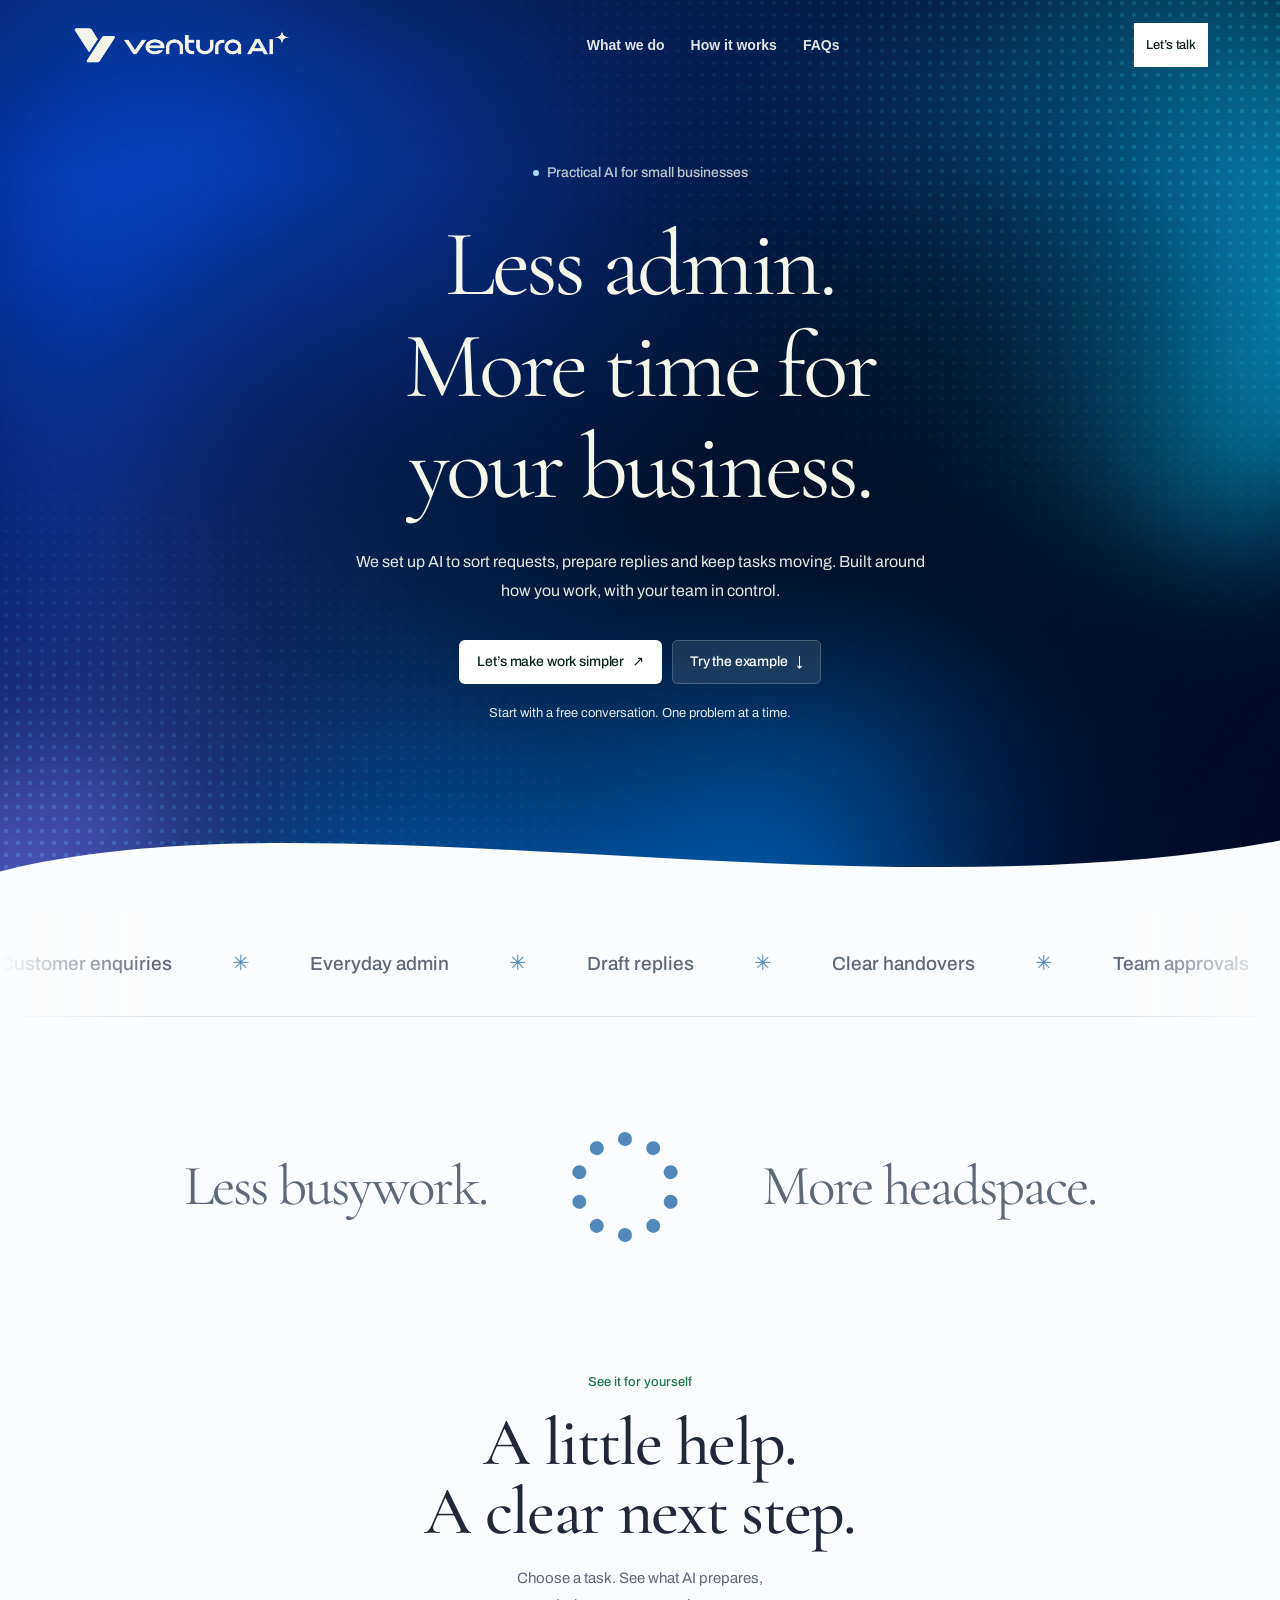
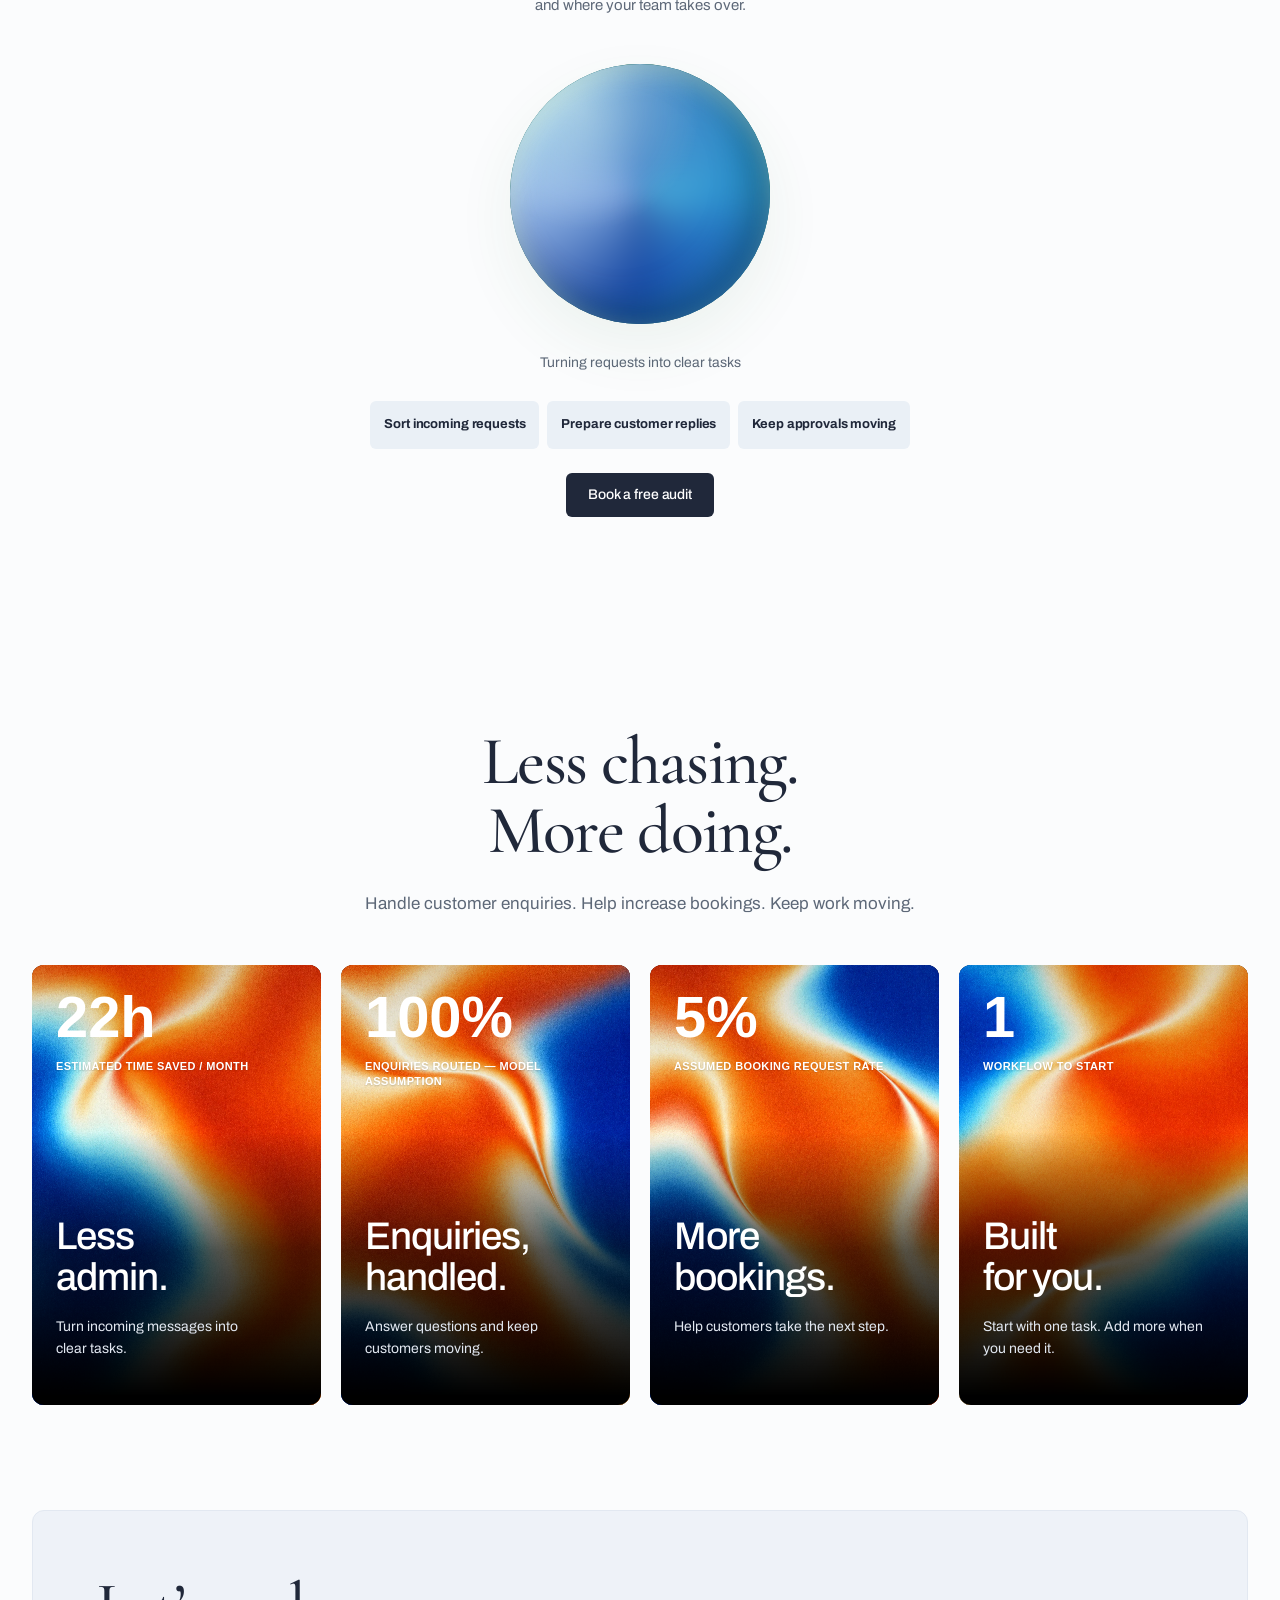
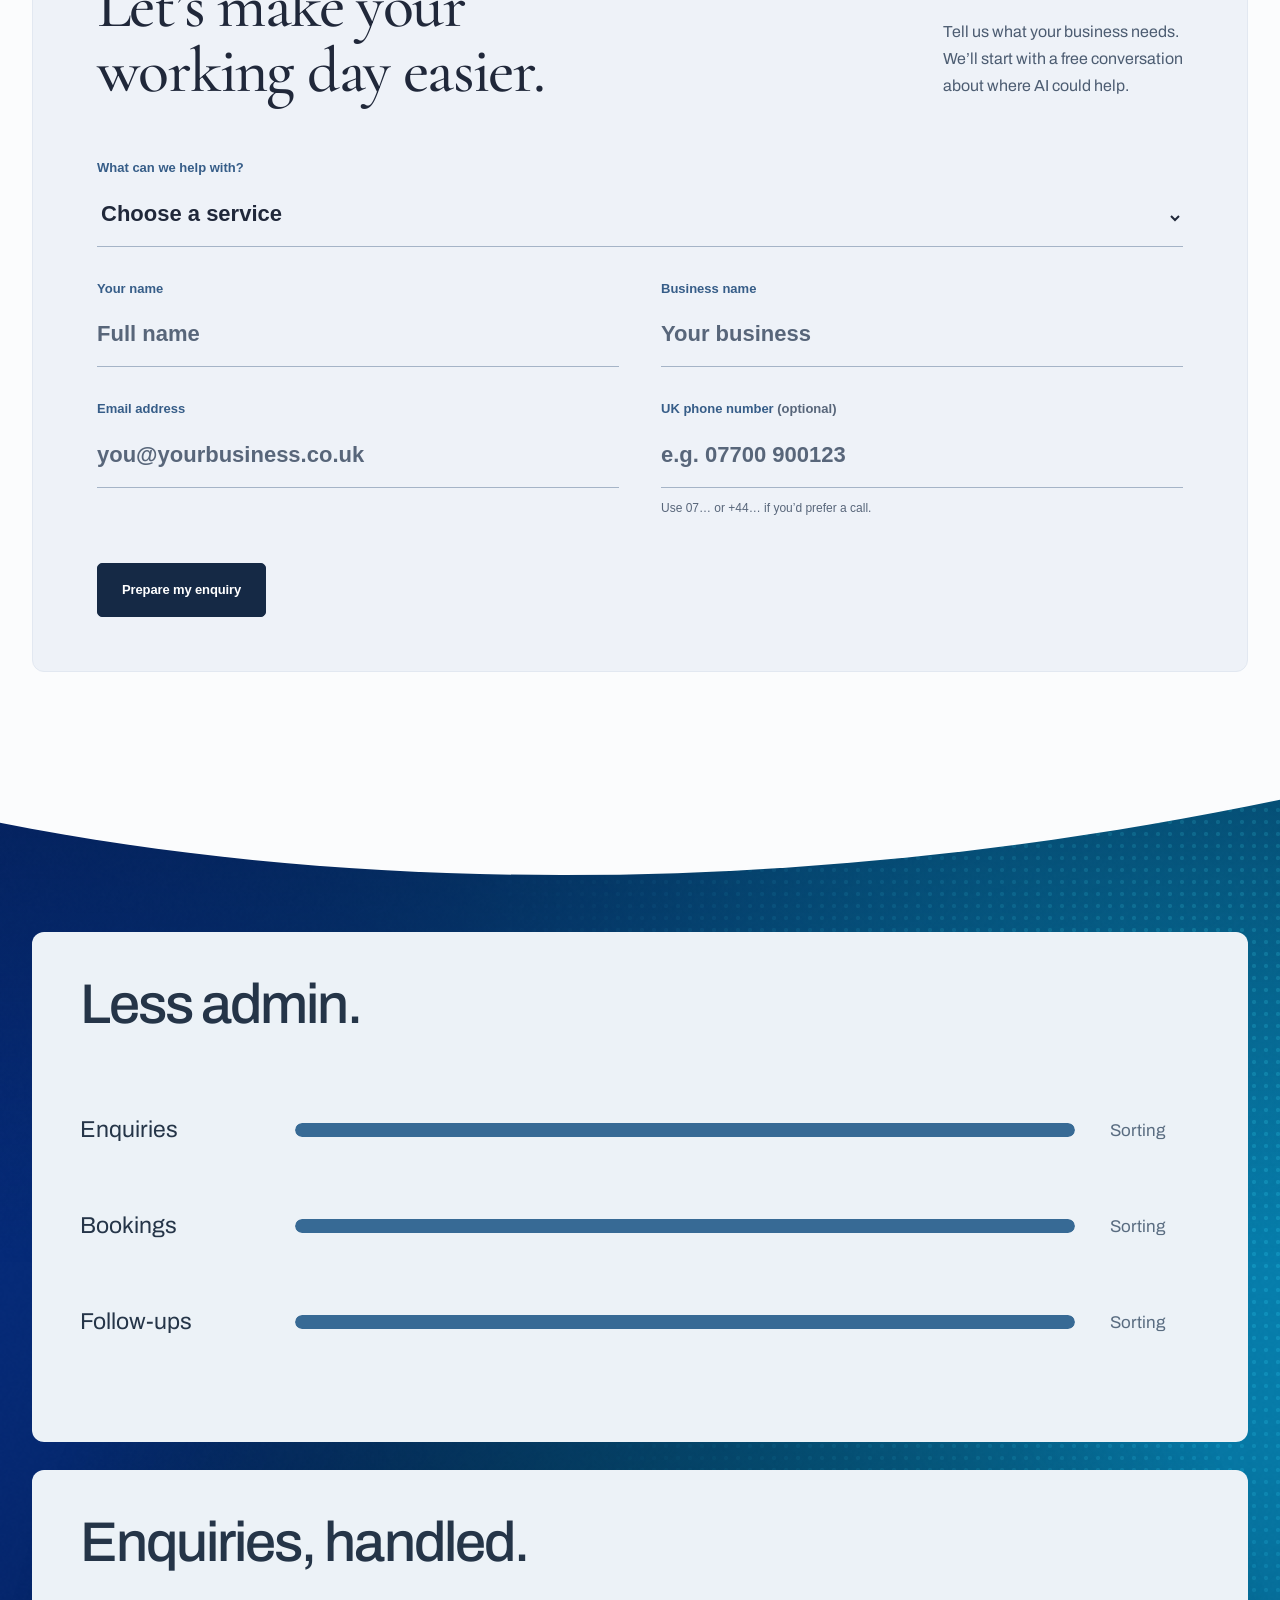
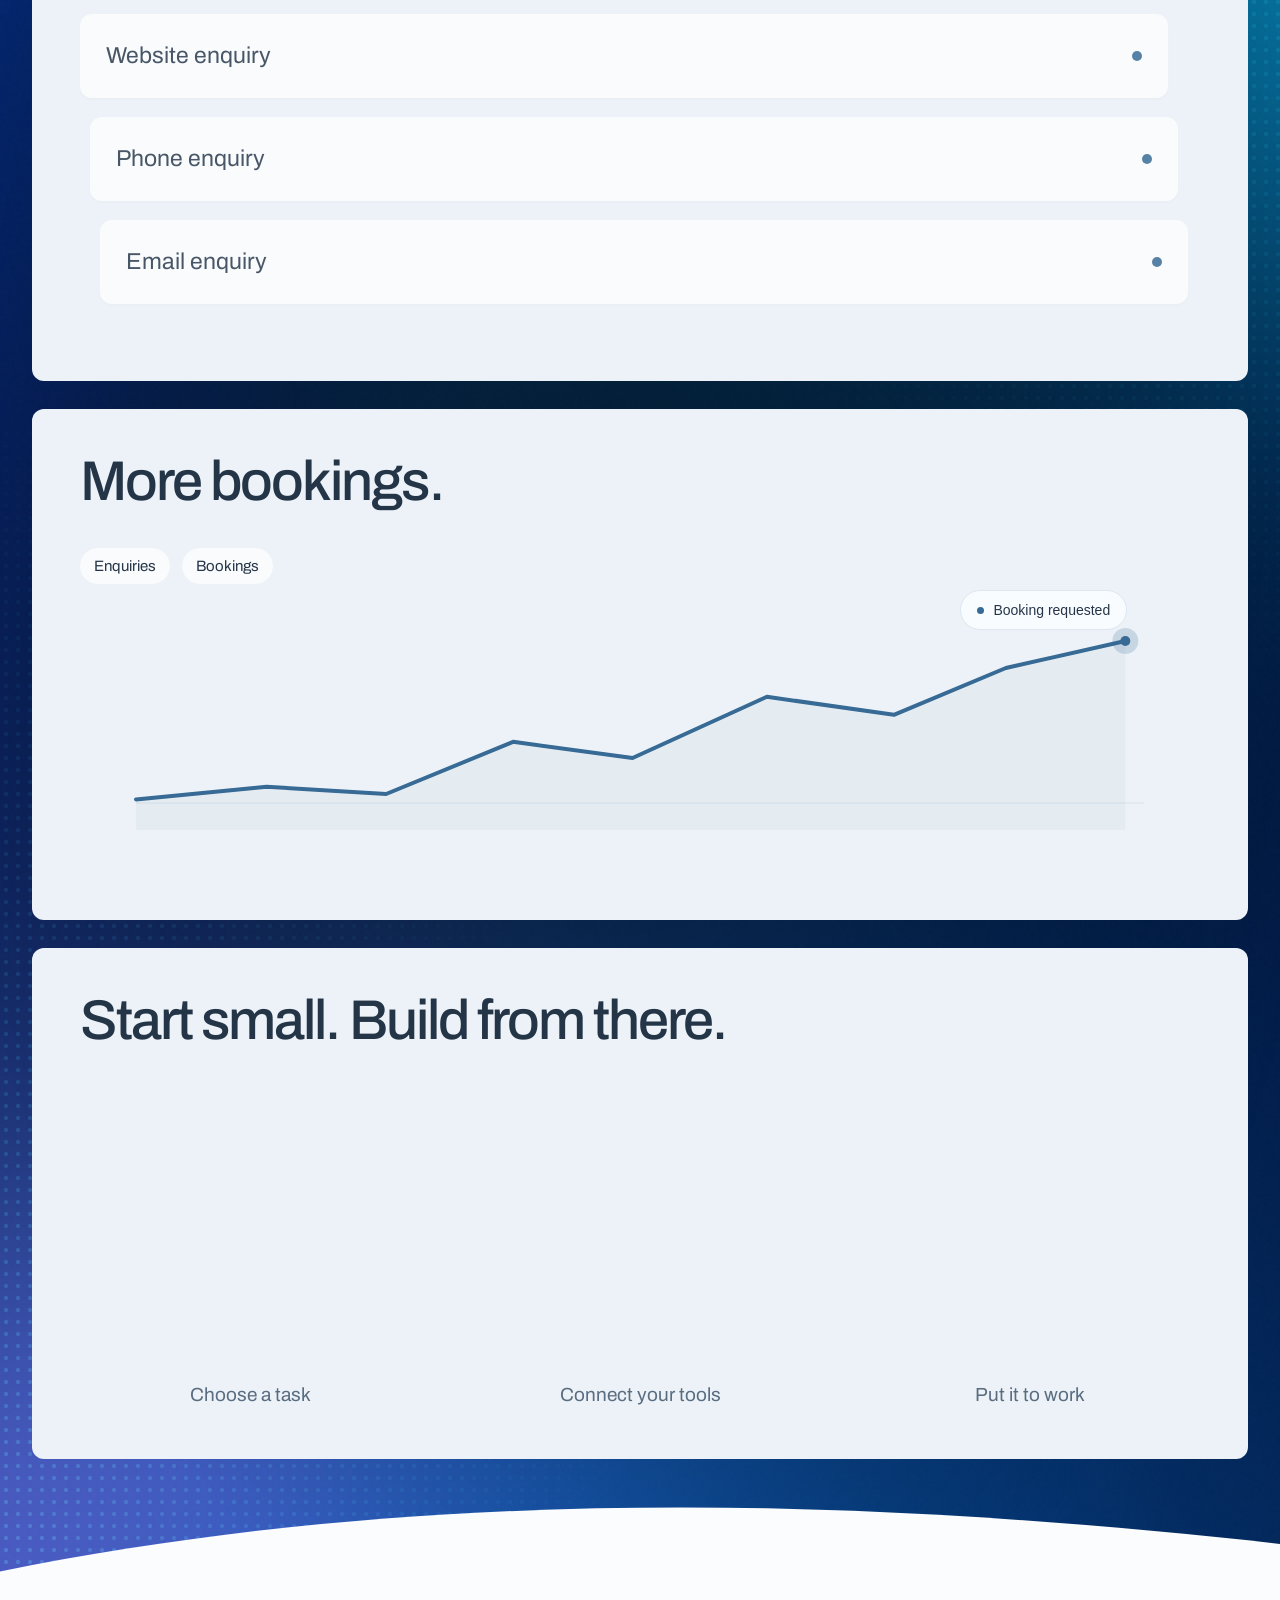
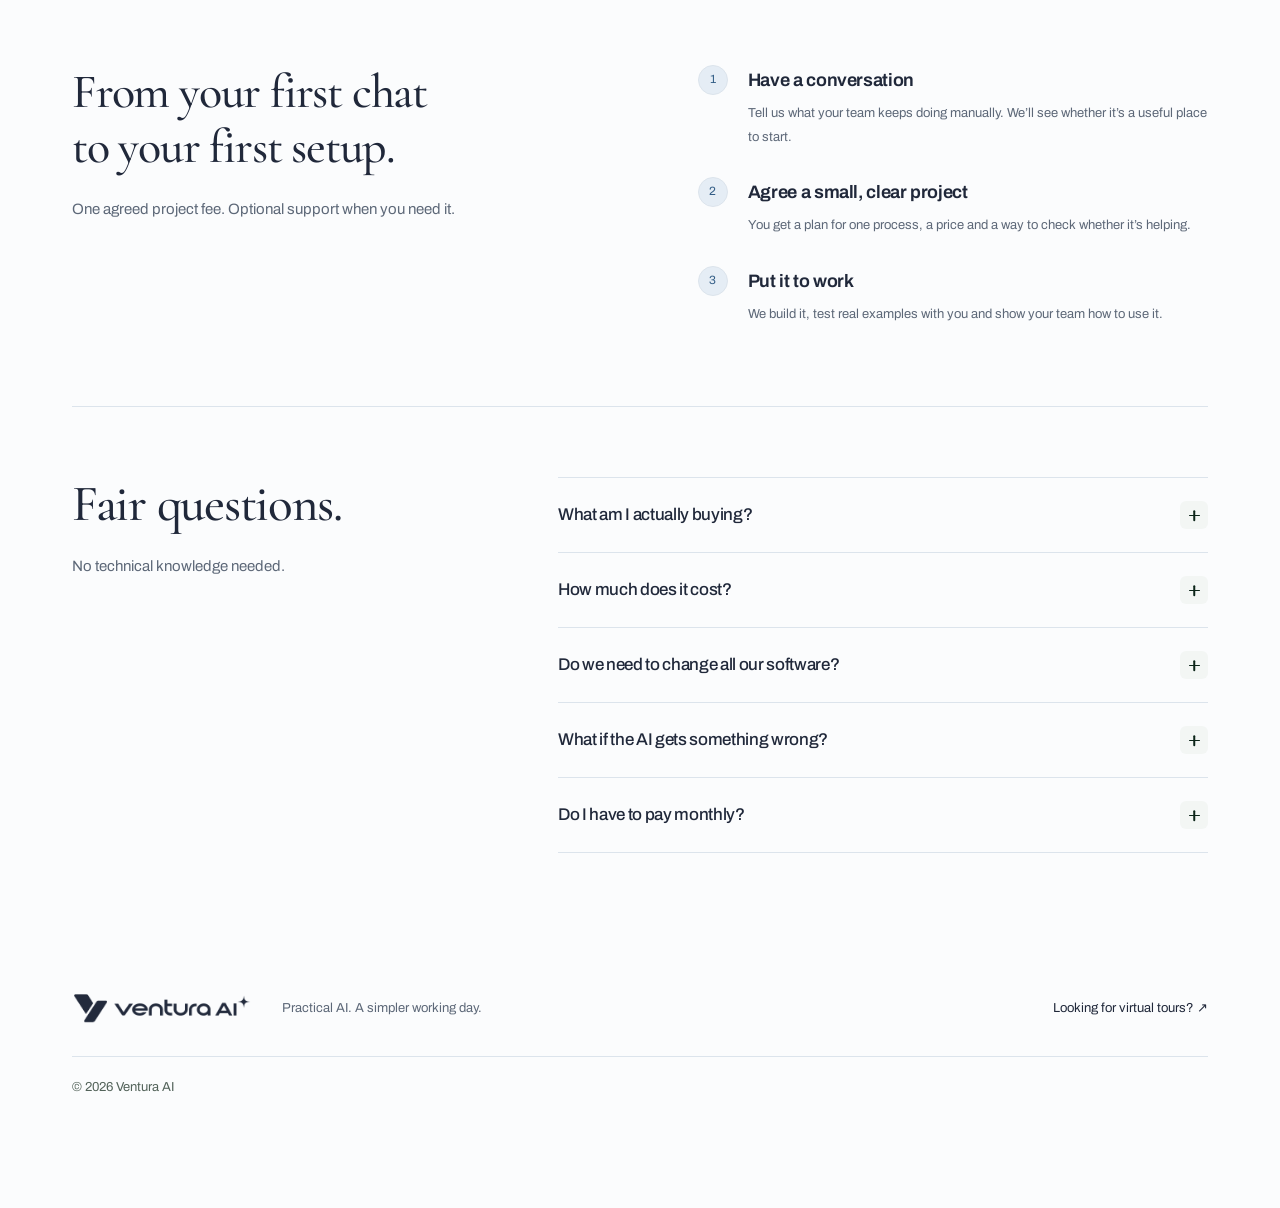
==== commit 42aa6d05: "Sync responsive typography, bridge and layout improvements" ====
--- a/preview/index.html
+++ b/preview/index.html
@@ -9,7 +9,7 @@
   <link rel="preconnect" href="https://fonts.googleapis.com"><link rel="preconnect" href="https://fonts.gstatic.com" crossorigin>
   <link href="https://fonts.googleapis.com/css2?family=Archivo:wght@400;450;500;600;650;700;750;800&family=Cormorant+Garamond:wght@400;500;600&display=swap" rel="stylesheet">
   <link rel="stylesheet" href="ventura-ai/css/style.css"><link rel="stylesheet" href="ventura-ai/css/refinements.css"><link rel="stylesheet" href="ventura-ai/css/studio.css"><link rel="stylesheet" href="ventura-ai/css/studio-motion.css"><link rel="stylesheet" href="ventura-ai/css/immersive.css"><script src="ventura-ai/js/main.js?v=clean-examples-1" defer></script>
-<link rel="stylesheet" href="ventura-ai/css/refined-controls.css"><link rel="stylesheet" href="ventura-ai/css/controls.css"><link rel="stylesheet" href="ventura-ai/css/hero-gradient.css?v=20260926-readable"><script src="ventura-ai/js/hero-gradient.js?v=sweep-texture-1" defer></script><link rel="stylesheet" href="ventura-ai/css/orb-pointer.css?v=20260926"><script src="ventura-ai/js/orb-pointer.js?v=20260926" defer></script><link rel="stylesheet" href="ventura-ai/css/example-disclosure.css?v=20260926-audit"><link rel="stylesheet" href="ventura-ai/css/benefit-cards.css?v=20260926"><script src="ventura-ai/js/benefit-cards.js?v=20260926" defer></script><link rel="stylesheet" href="ventura-ai/css/card-patterns.css"><link rel="stylesheet" href="approved-cards.css"><link rel="stylesheet" href="polish.css?v=bold-nav-1"><link rel="stylesheet" href="contact.css?v=bold-form-1"><link rel="stylesheet" href="workflow-sweep.css?v=clean-lower-1"><script src="workflow-sweep.js" defer></script><link rel="stylesheet" href="card-figures.css?v=hover-1"><script src="card-figures.js?v=labels-2" defer></script><link rel="stylesheet" href="responsive.css?v=booking-badge-1"><link rel="stylesheet" href="clean-examples.css?v=1"></head>
+<link rel="stylesheet" href="ventura-ai/css/refined-controls.css"><link rel="stylesheet" href="ventura-ai/css/controls.css"><link rel="stylesheet" href="ventura-ai/css/hero-gradient.css?v=20260926-readable"><script src="ventura-ai/js/hero-gradient.js?v=sweep-texture-1" defer></script><link rel="stylesheet" href="ventura-ai/css/orb-pointer.css?v=20260926"><script src="ventura-ai/js/orb-pointer.js?v=20260926" defer></script><link rel="stylesheet" href="ventura-ai/css/example-disclosure.css?v=20260926-audit"><link rel="stylesheet" href="ventura-ai/css/benefit-cards.css?v=20260926"><script src="ventura-ai/js/benefit-cards.js?v=20260926" defer></script><link rel="stylesheet" href="ventura-ai/css/card-patterns.css"><link rel="stylesheet" href="approved-cards.css"><link rel="stylesheet" href="polish.css?v=bold-nav-1"><link rel="stylesheet" href="contact.css?v=bold-form-1"><link rel="stylesheet" href="workflow-sweep.css?v=clean-lower-1"><script src="workflow-sweep.js" defer></script><link rel="stylesheet" href="card-figures.css?v=hover-1"><script src="card-figures.js?v=labels-2" defer></script><link rel="stylesheet" href="responsive.css?v=layouts-2"><link rel="stylesheet" href="clean-examples.css?v=1"></head>
 <body data-design="sweep" data-surface="immersive" data-finish="dots" data-gradient="blue" data-theme="blue">
 <a class="skip" href="#main">Skip to content</a>
 <header class="header wrap">
--- a/preview/responsive.css
+++ b/preview/responsive.css
@@ -125,3 +125,64 @@
 /* Keep the booking confirmation next to the completed graph. */
 html body .workflow-sweep .flow-booking .flow-status{top:64px;bottom:auto;right:6.5%;padding:10px 16px;border:1px solid #dce7f0;background:#f9fcff;font-family:"Helvetica Neue",Helvetica,Arial,sans-serif;font-size:14px;line-height:1.3;box-shadow:none}
 @media(max-width:760px){html body .workflow-sweep .flow-booking .flow-status{top:54px;right:4%;padding:8px 12px;font-size:12px}}
+
+/* Responsive finish: phone, tablet, laptop and wide desktop. */
+html body .bridge-left,html body .bridge-right{max-width:none;min-width:0}
+html body .case-tabs button{min-height:48px}
+html body .header .button.small{min-height:44px}
+html body .contact-row>*{min-width:0}
+html body .callback-form #email-fallback{overflow-wrap:anywhere}
+html body .workflow-sweep .examples-section.wrap{max-width:1440px}
+@media(min-width:761px) and (max-width:1100px){
+ html body .processing-bridge{gap:24px;padding:70px 0;min-height:260px}
+ html body .bridge-left,html body .bridge-right{font-size:clamp(32px,4vw,44px);white-space:nowrap}
+ html body .processing-ring{width:110px;height:110px;flex-shrink:0}
+ html body .callback-form input,html body .callback-form select{font-size:18px}
+ html body .case-tabs{gap:10px}
+ html body .case-tabs button{padding:12px 16px;font-size:13px;white-space:normal}
+}
+@media(max-width:760px){
+ html body .processing-bridge{gap:18px;padding:34px 0 40px}
+ html body .bridge-left,html body .bridge-right{font-size:clamp(30px,6vw,38px);line-height:1.15;text-align:center;white-space:nowrap}
+ html body .processing-ring{width:72px;height:72px}
+ html body .demo-intro h2,html body .art-section .heading h2{font-size:clamp(38px,8vw,56px)}
+ html body .demo-intro>p{max-width:36ch;margin-inline:auto}
+ html body .callback-heading h2{font-size:clamp(34px,7vw,48px)}
+ html body .process .section-heading h2,html body .faq-section h2{font-size:clamp(34px,7vw,44px)}
+ html body .workflow-sweep .example-copy h3{font-size:clamp(28px,6.5vw,36px);overflow-wrap:normal}
+ html body .art-section .card-stat-value{font-size:clamp(54px,17vw,72px)}
+ html body .art-section .card-copy h2{font-size:clamp(32px,8vw,42px)}
+}
+@media(min-width:541px) and (max-width:760px){
+ html body .processing-bridge{flex-direction:row;justify-content:space-between;gap:14px;padding:46px 0;min-height:190px}
+ html body .bridge-left,html body .bridge-right{font-size:clamp(26px,4.5vw,34px)}
+ html body .processing-ring{width:70px;height:70px}
+ html body .art-section .art-card{padding:22px;min-height:430px}
+ html body .art-section .card-stat-value{font-size:56px}
+ html body .art-section .card-copy h2{font-size:32px}
+ html body .case-tabs{display:grid;grid-template-columns:repeat(3,minmax(0,1fr))}
+ html body .case-tabs button{font-size:12px;padding:12px 10px;height:100%}
+}
+@media(max-width:380px){
+ html body .wrap,html body .art-section,html body .callback-section{width:calc(100% - 32px)}
+ html body .header .ai-brand{width:162px}
+ html body .header .button{padding:10px 12px;font-size:12px}
+ html body .mobile-jumps{gap:18px}
+ html body .hero h1{font-size:clamp(42px,13vw,49px)}
+ html body .hero .eyebrow{font-size:11px}
+ html body .hero .intro{font-size:15px}
+ html body .callback-panel{padding:26px 20px}
+ html body .art-section .art-card{padding:24px;min-height:420px}
+ html body .workflow-sweep .example-row{padding:26px 18px 20px}
+ html body #example-detail .demo-top{flex-direction:column;gap:10px}
+ html body #example-detail .demo-top,html body #example-detail .demo-body{padding-inline:20px}
+ html body #example-detail .detail-grid>div{grid-template-columns:72px minmax(0,1fr);gap:10px}
+ html body #example-detail .progress{gap:8px;padding-inline:20px}
+}
+@media(max-height:600px) and (min-width:541px) and (max-width:1100px){
+ html body .hero{padding-top:36px;padding-bottom:90px;min-height:0}
+ html body .hero h1{font-size:clamp(52px,7vw,76px);margin-block:24px}
+ html body .orb-stage .liquid-orb{width:200px;height:200px}
+}
+
+html body .header nav a,html body .mobile-jumps a{display:inline-flex;align-items:center;min-height:44px}
